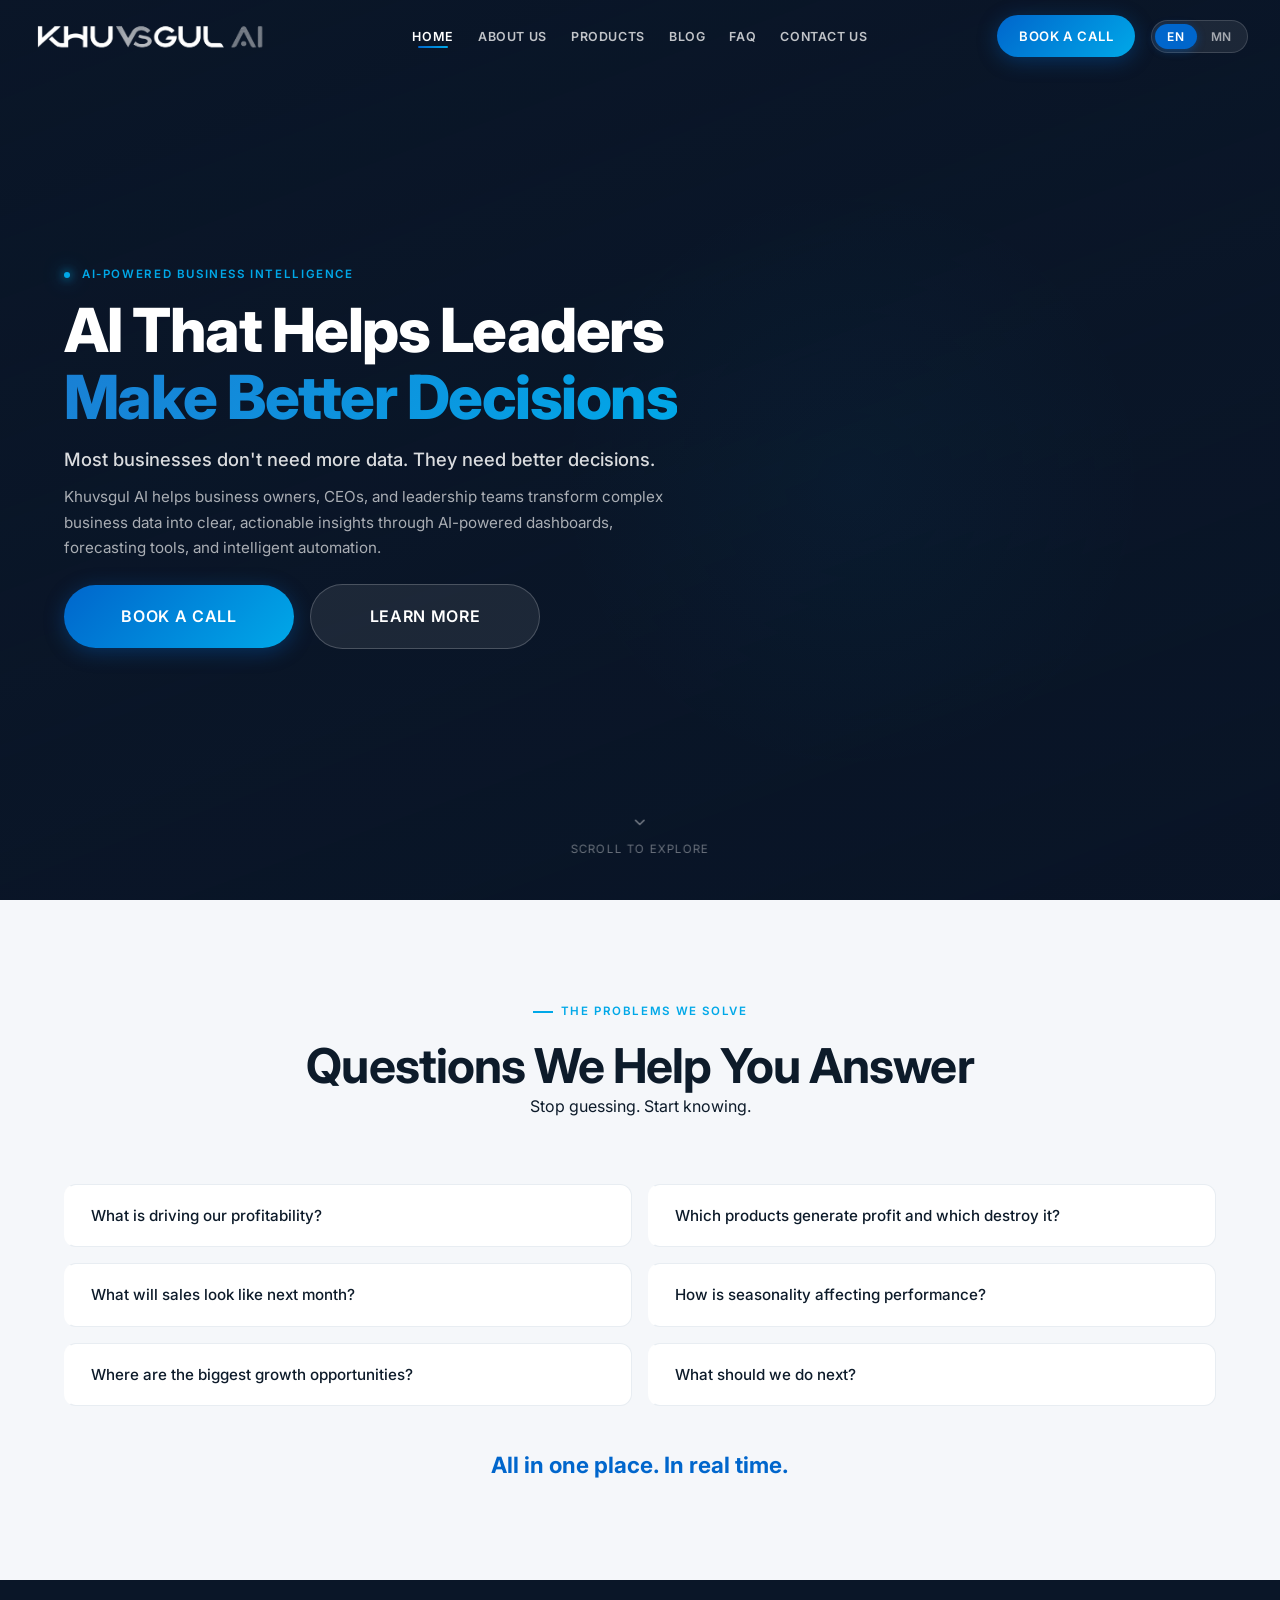
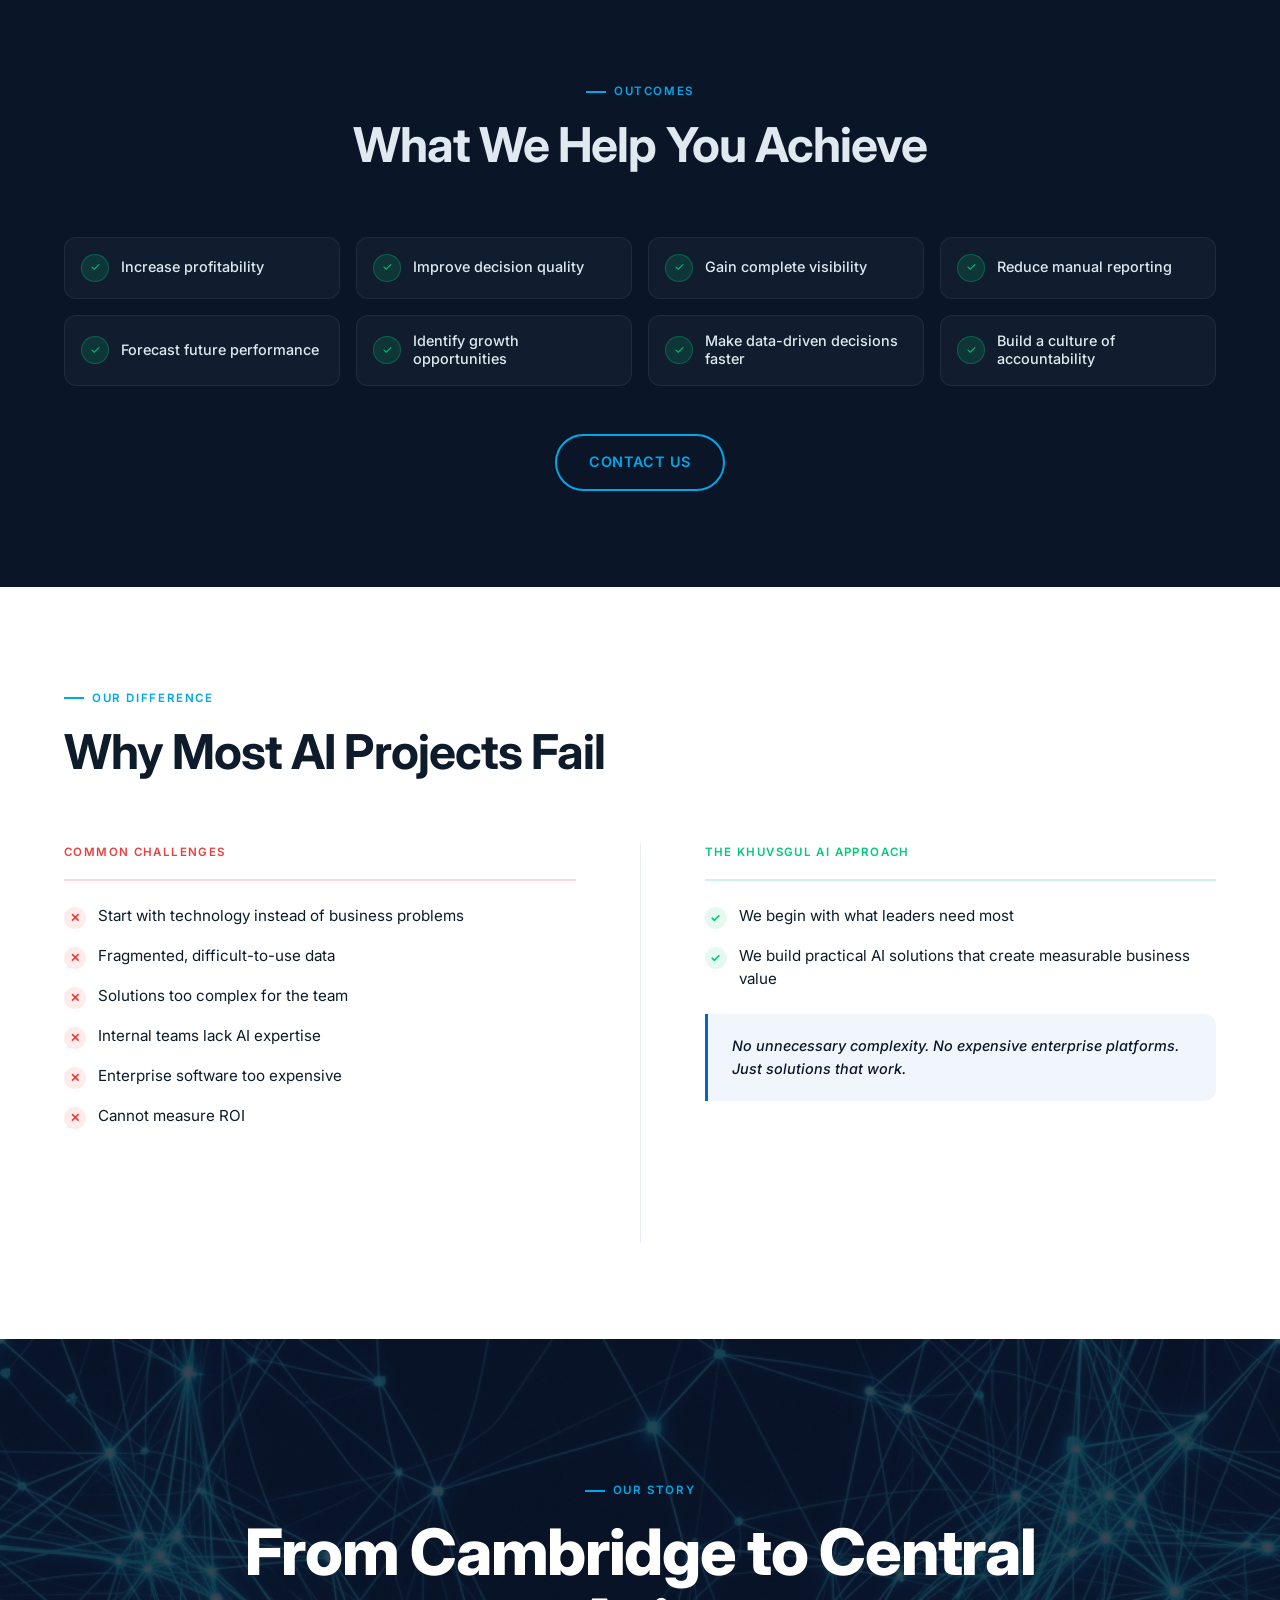
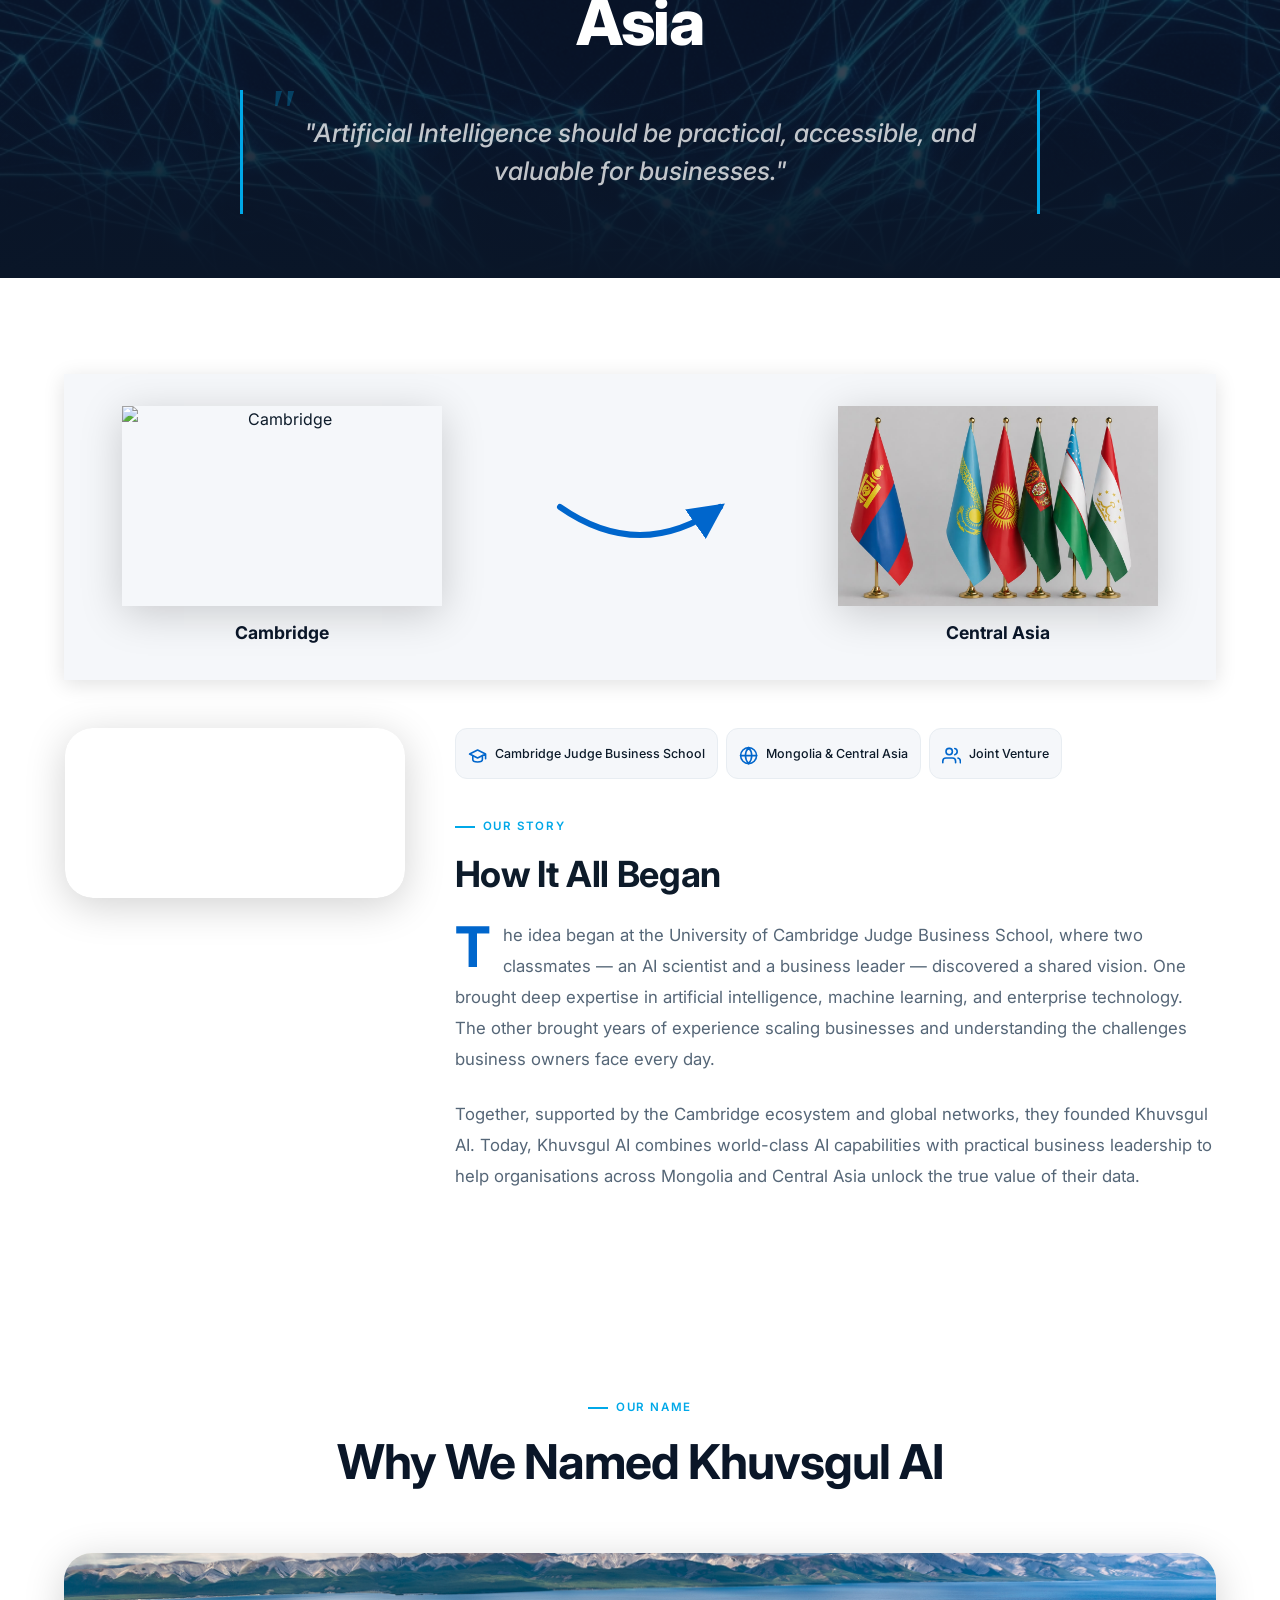
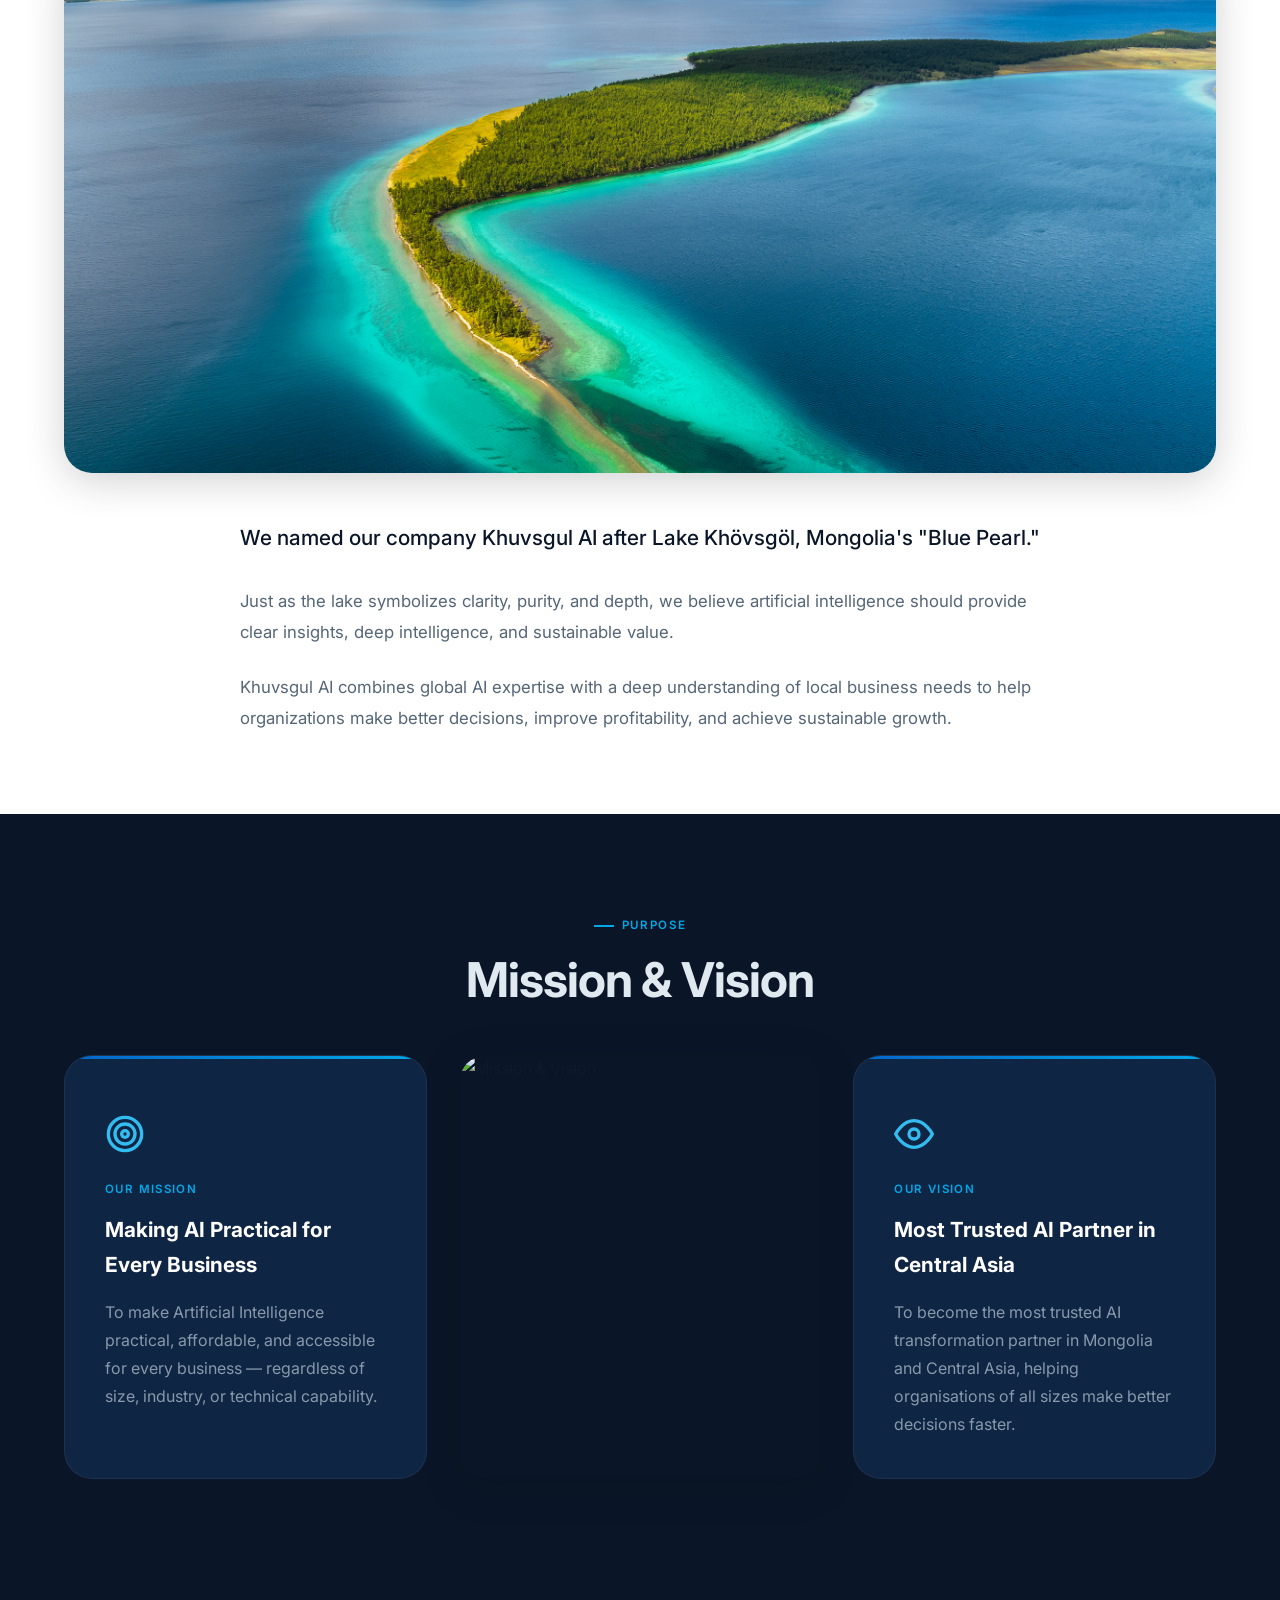
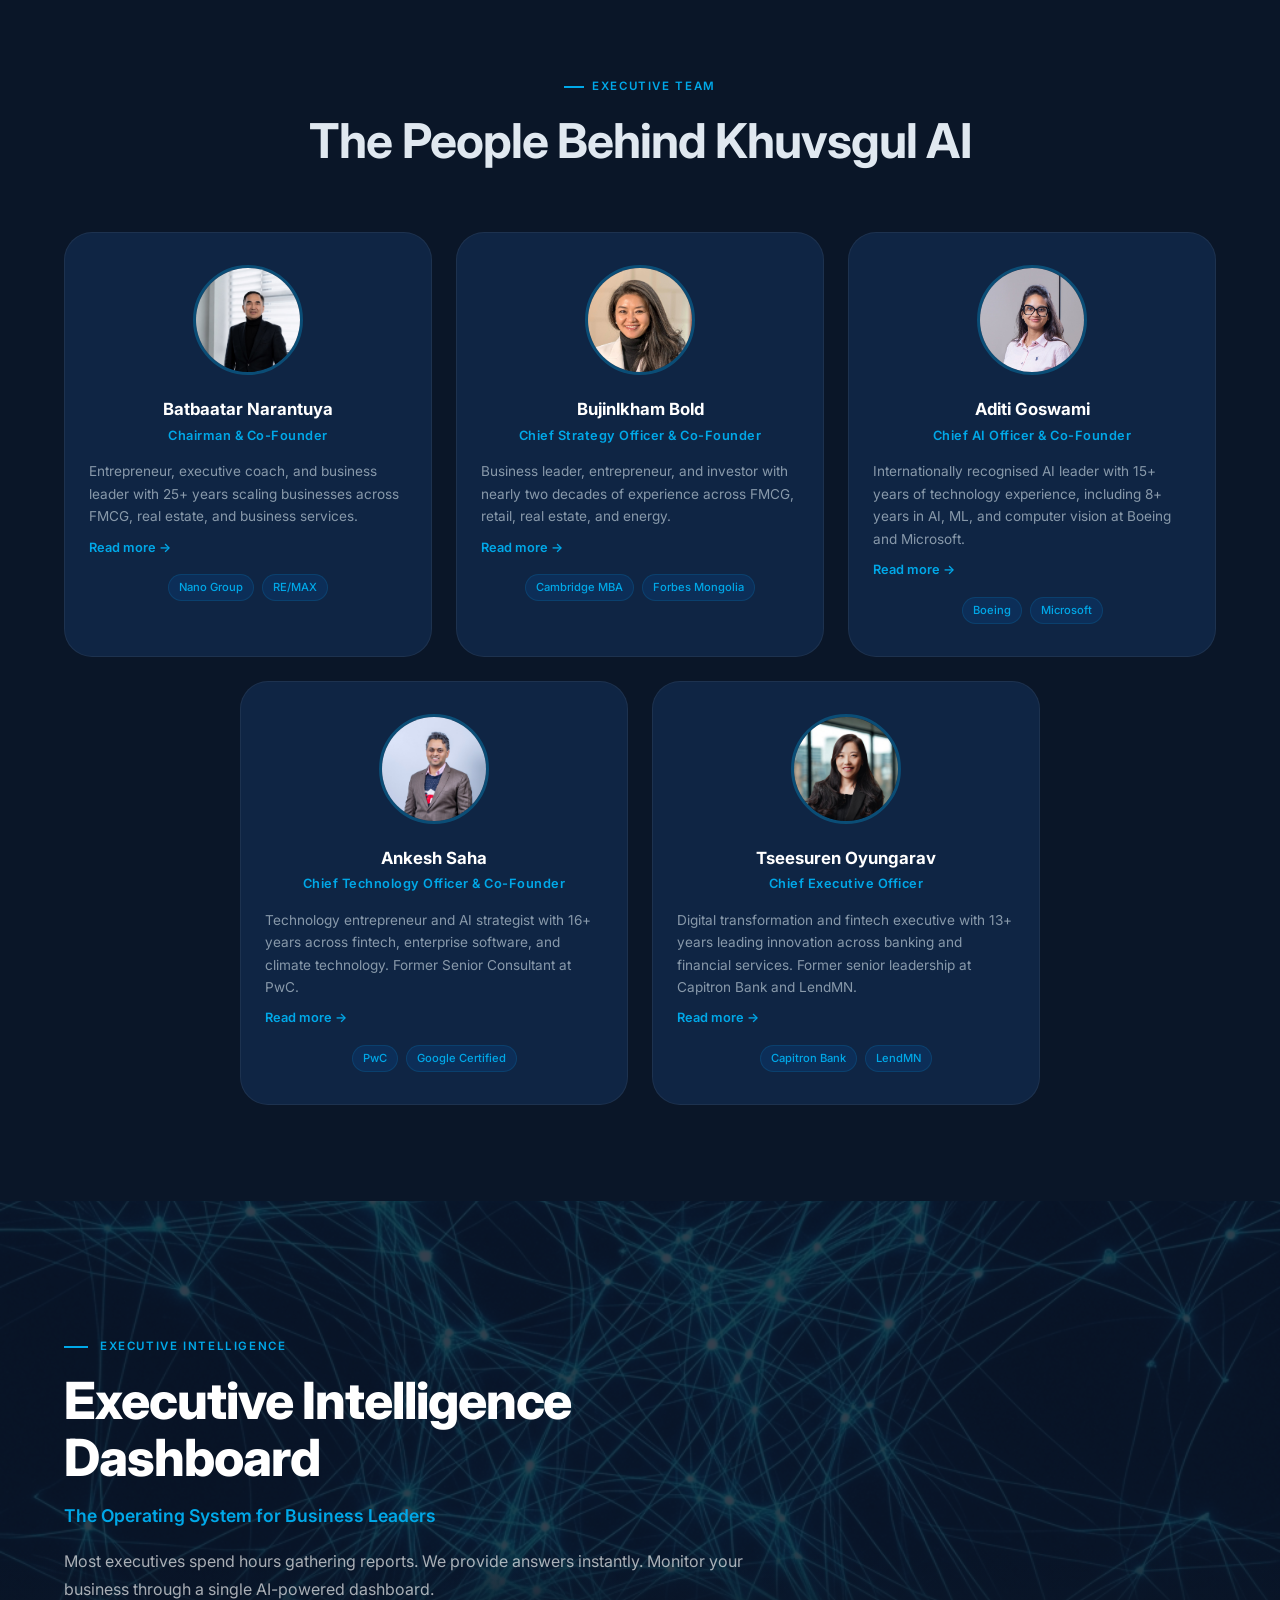
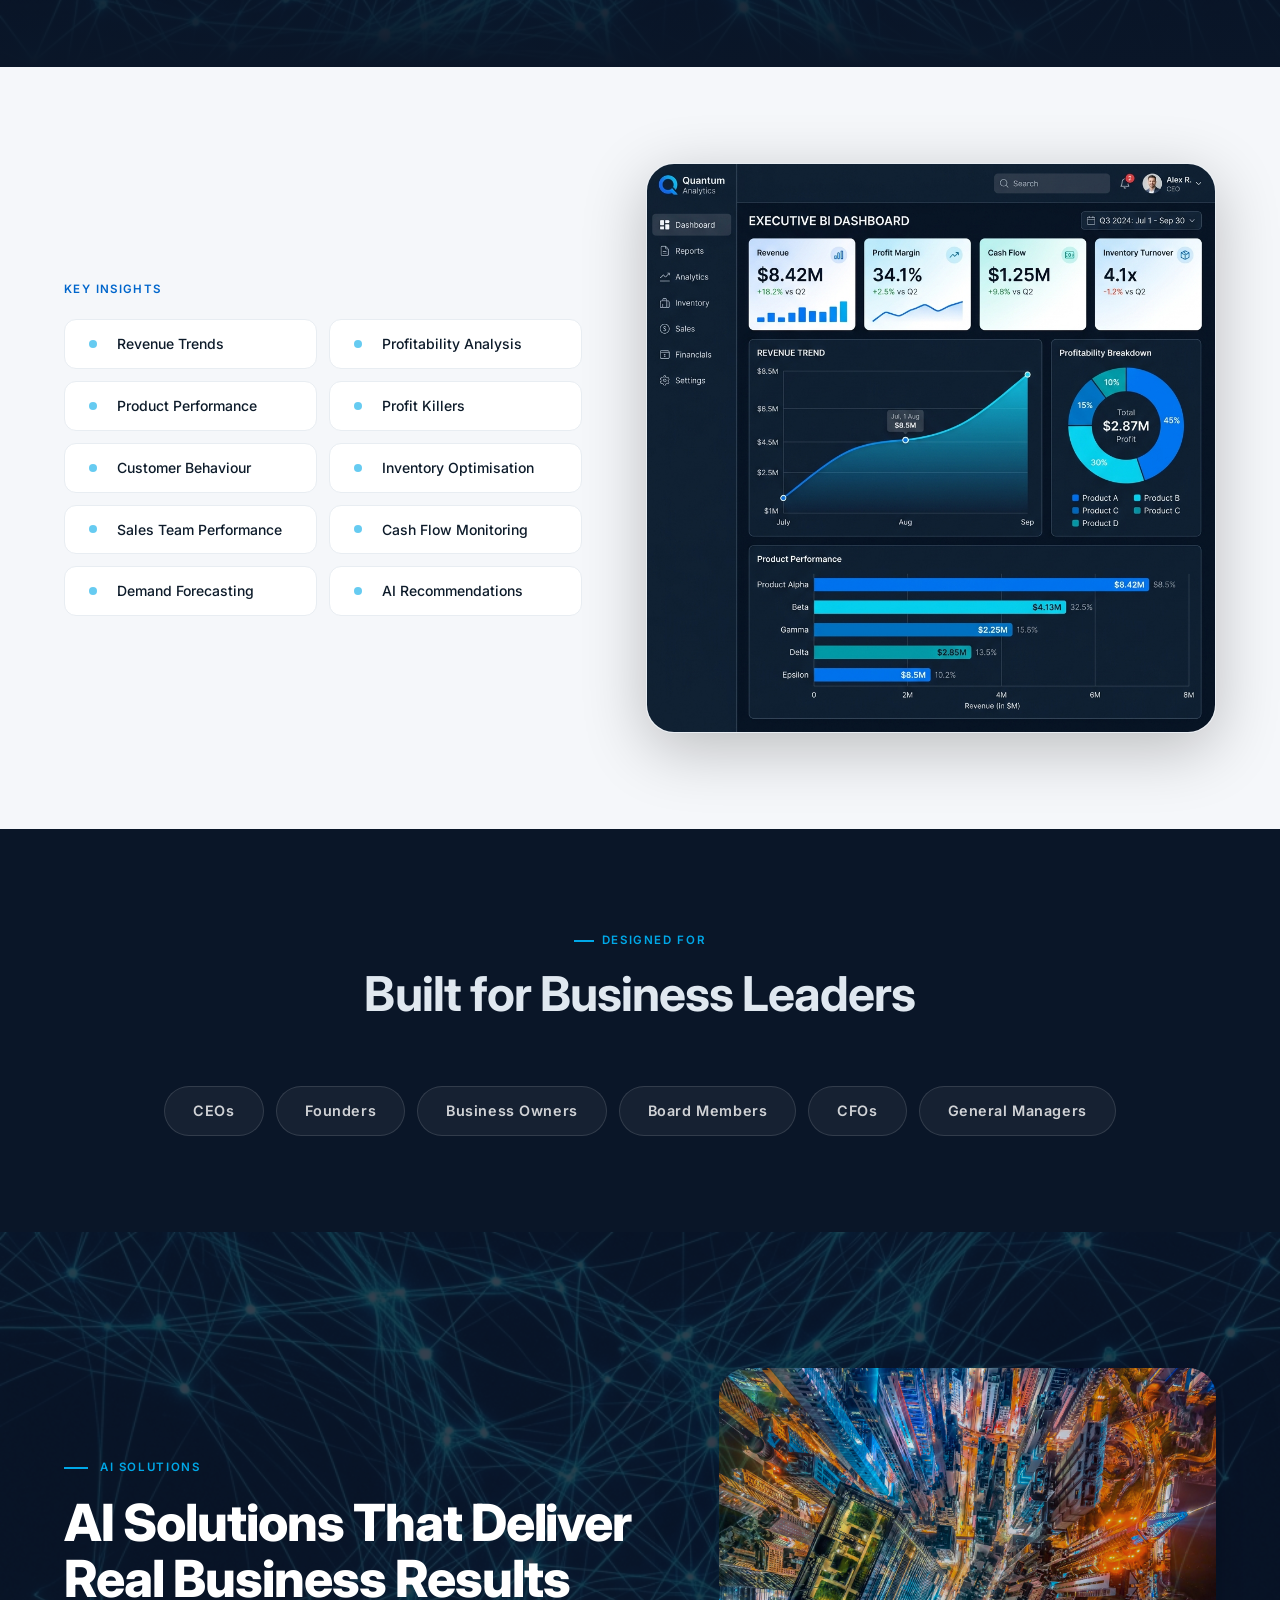
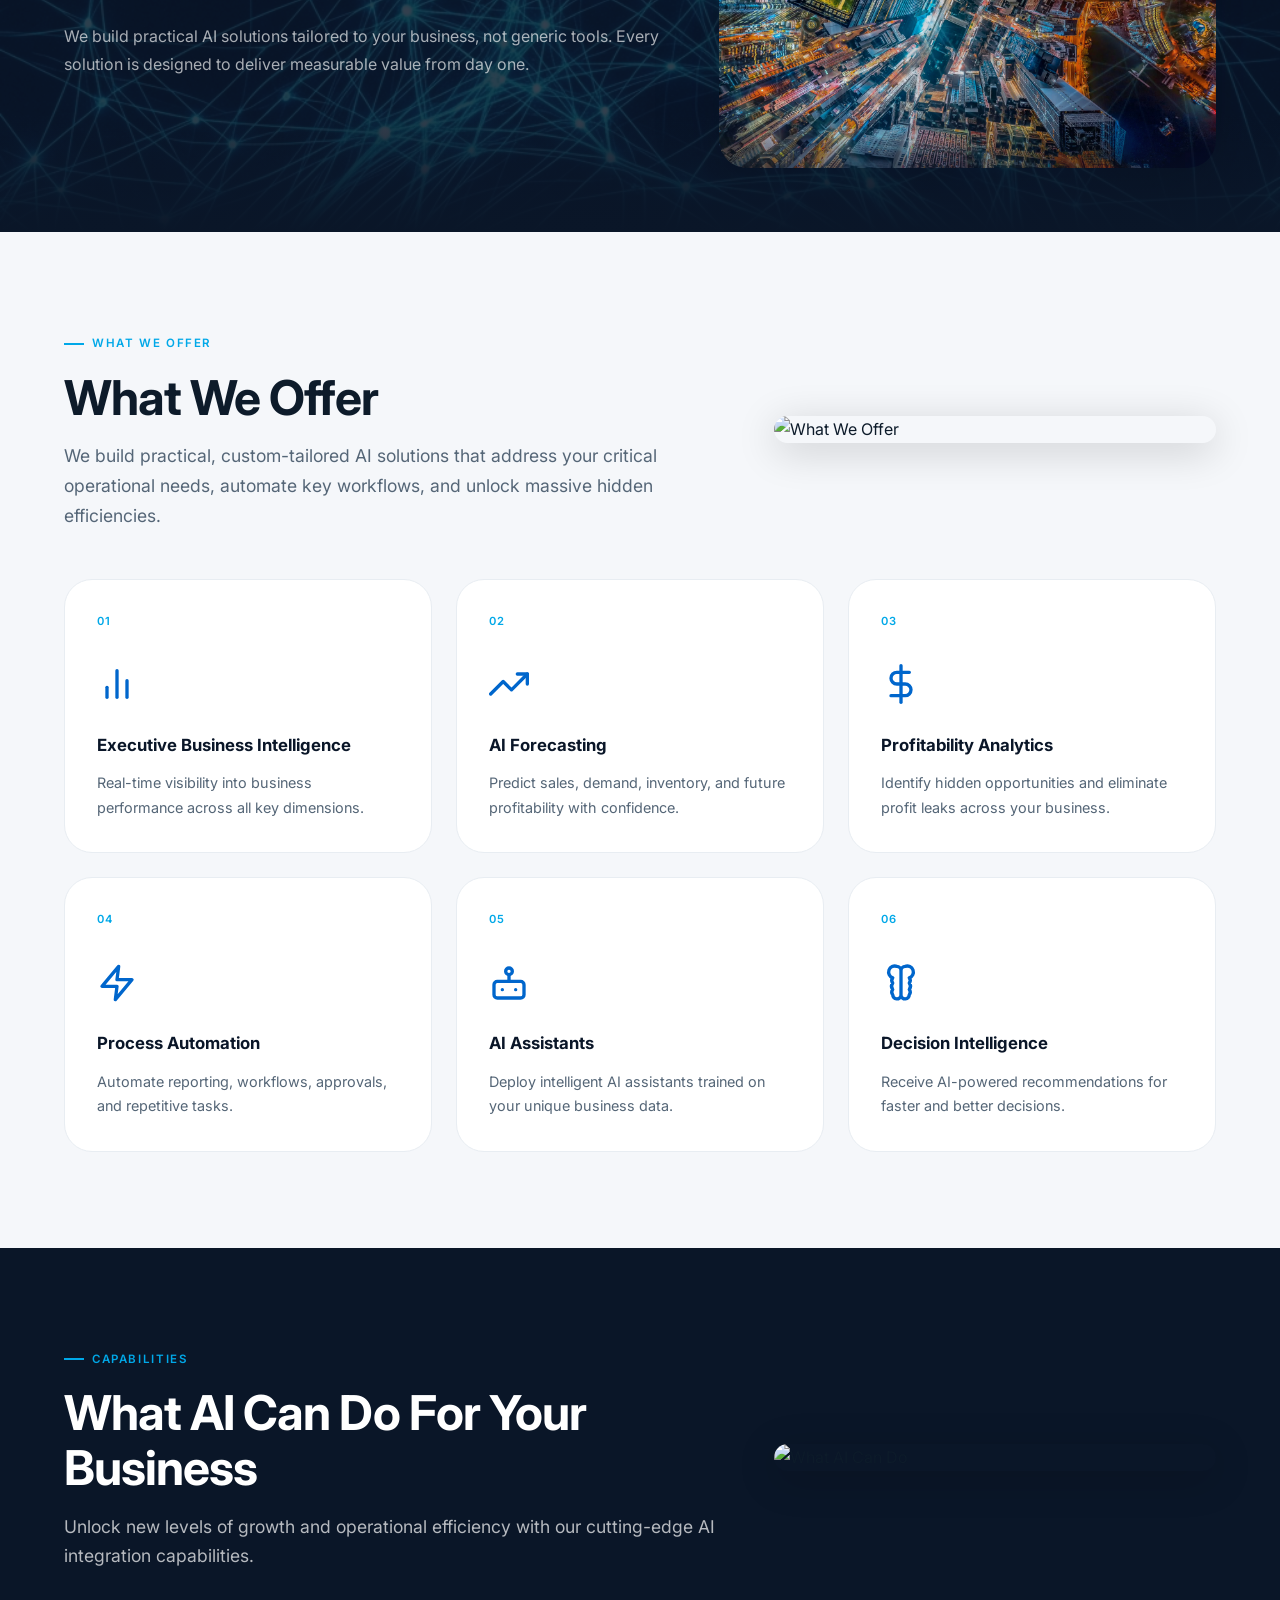
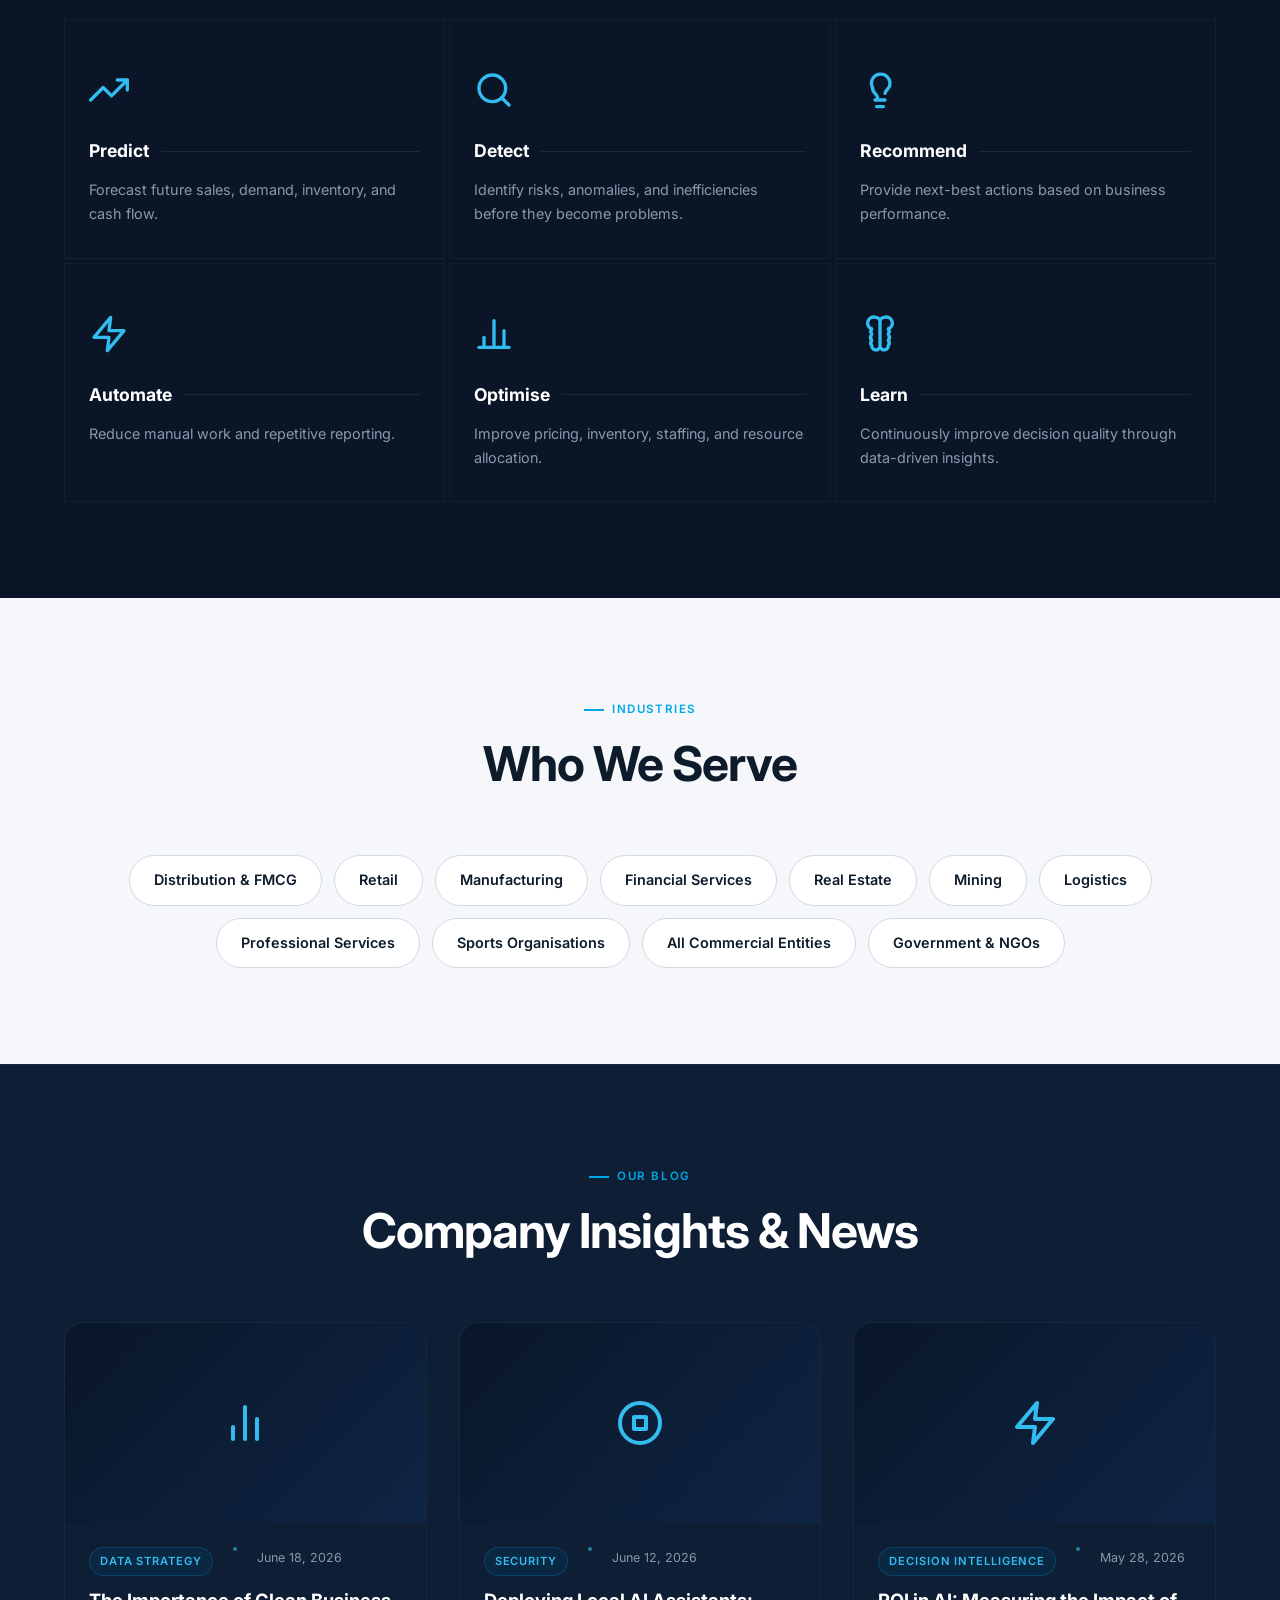
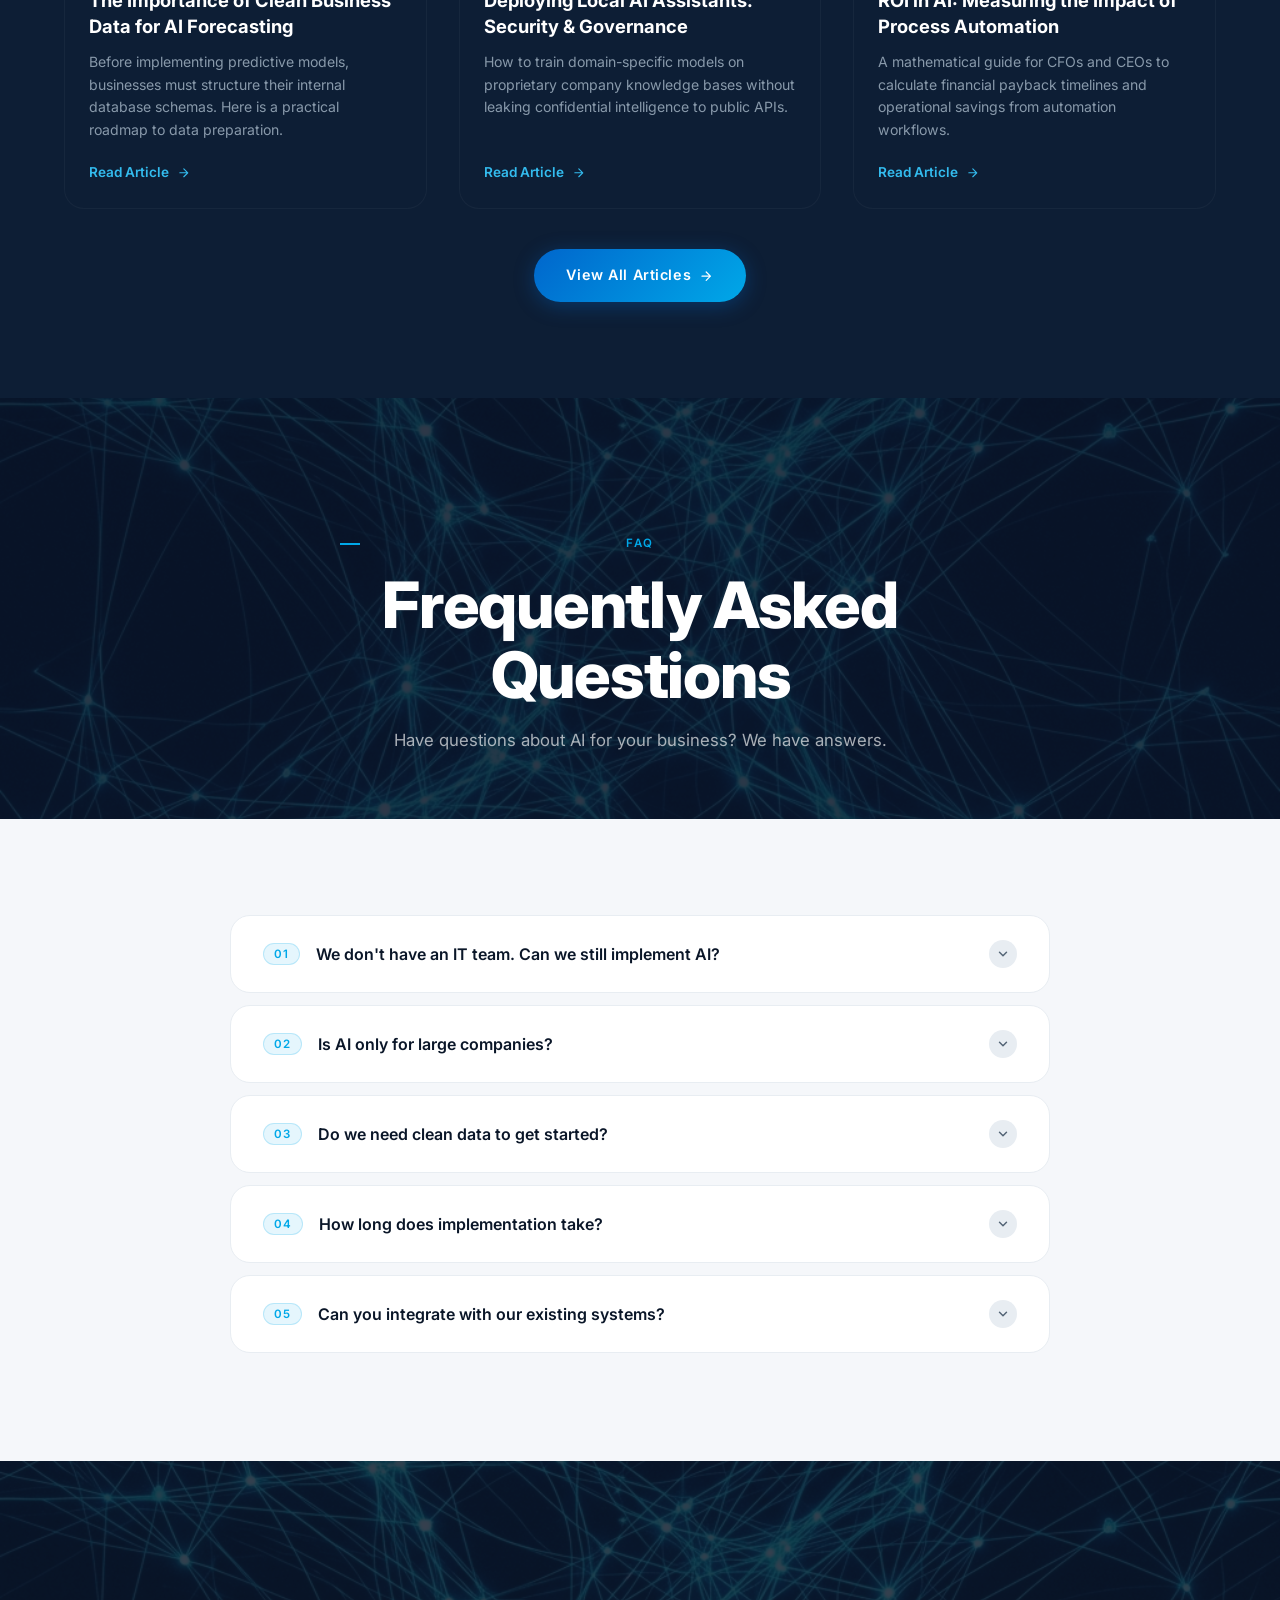
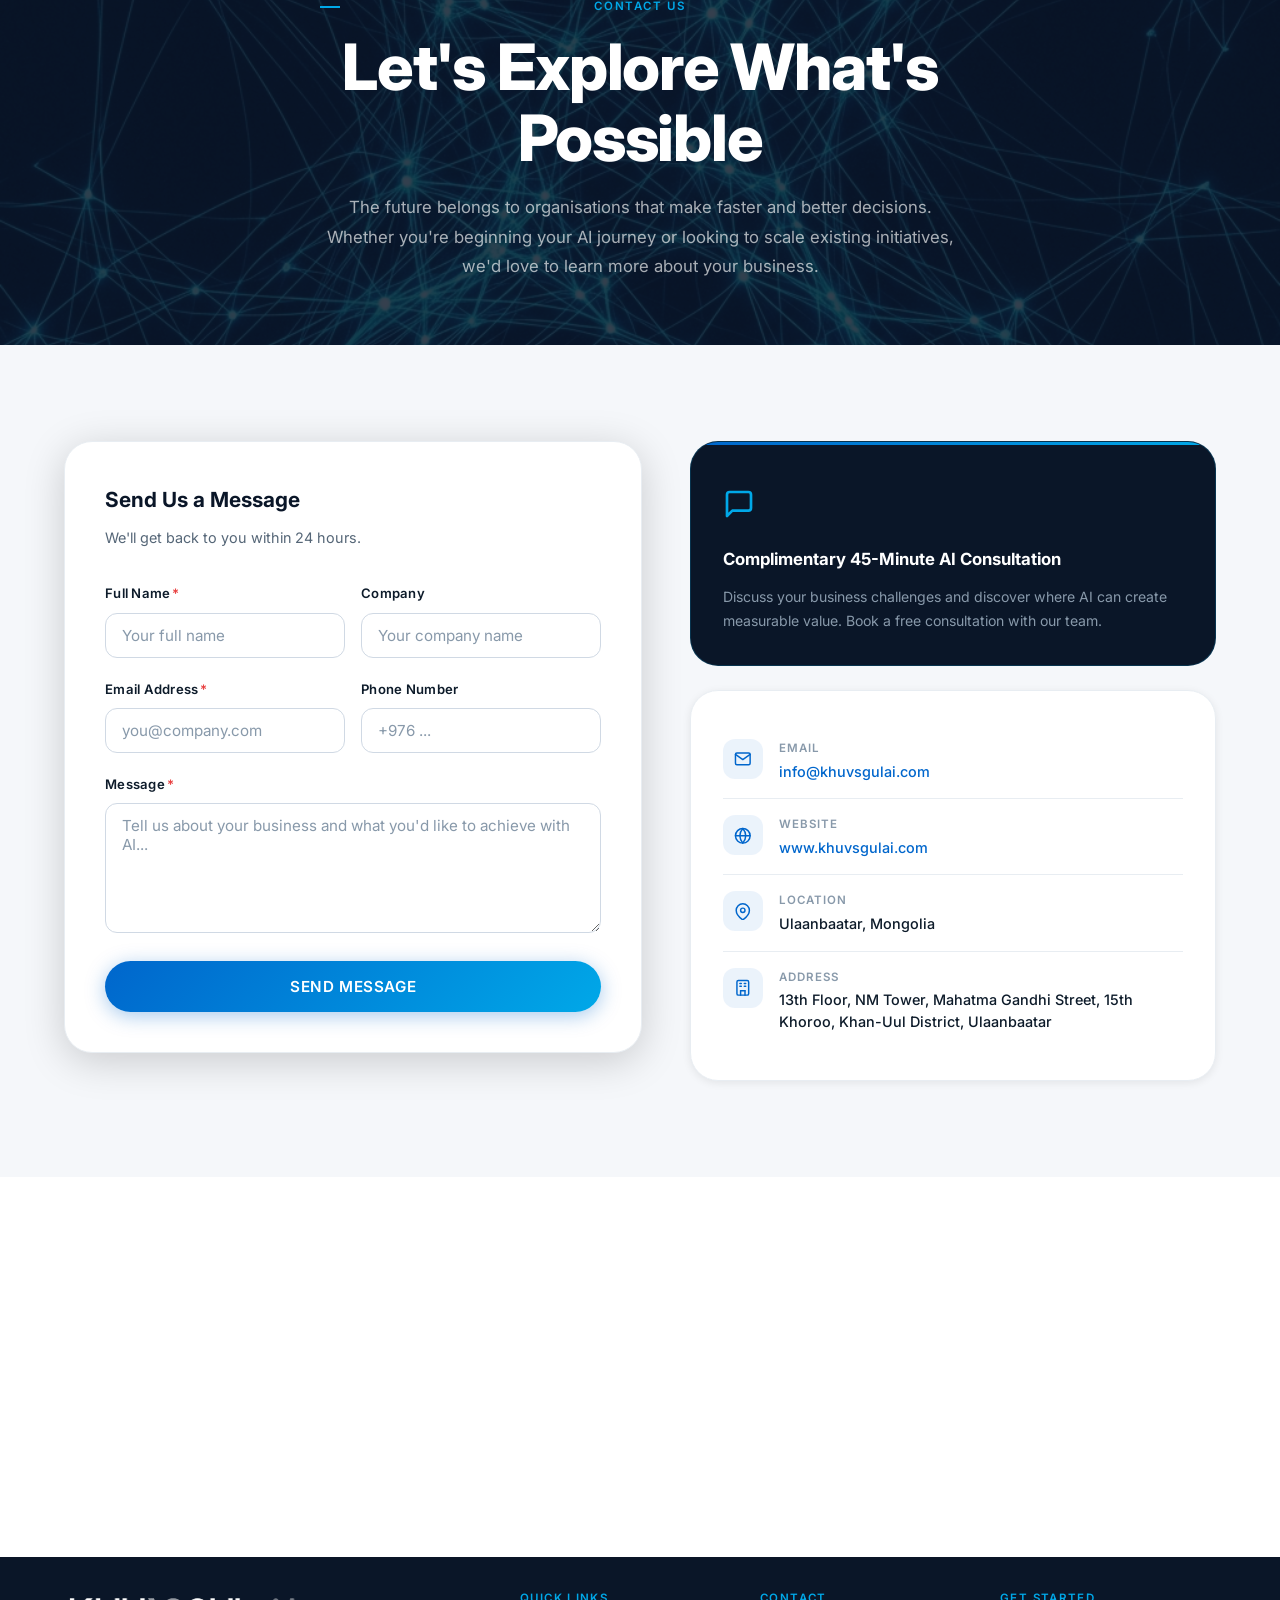
==== index.html @ 86adbc8b "new section updated" ====
<!DOCTYPE html>
<html lang="en">

<head>
  <meta charset="UTF-8" />
  <meta name="viewport" content="width=device-width, initial-scale=1.0" />
  <title>Khuvsgul AI — AI That Helps Leaders Make Better Decisions</title>
  <meta name="description"
    content="Khuvsgul AI helps business owners, CEOs, and leadership teams transform complex data into clear, actionable insights through AI-powered dashboards, forecasting tools, and intelligent automation." />
  <meta property="og:title" content="Khuvsgul AI — AI That Helps Leaders Make Better Decisions" />
  <meta property="og:description"
    content="AI-powered business intelligence for Mongolia and Central Asia. Executive dashboards, forecasting, and process automation." />
  <meta property="og:image" content="assets/images/og-image.png" />
  <meta property="og:url" content="https://khuvsgulai.mn/" />
  <meta property="og:type" content="website" />
  <meta name="twitter:card" content="summary_large_image" />
  <link rel="canonical" href="https://khuvsgulai.mn/" />
  <link rel="icon" type="image/png" href="assets/images/logo.png" />
  <link rel="preconnect" href="https://fonts.googleapis.com" />
  <link rel="preconnect" href="https://fonts.gstatic.com" crossorigin />
  <link href="https://fonts.googleapis.com/css2?family=Inter:wght@300;400;500;600;700;800;900&display=swap"
    rel="stylesheet" />
  <link rel="stylesheet" href="css/style.css" />
  <link rel="stylesheet" href="css/nav.css" />
  <link rel="stylesheet" href="css/animations.css" />
  <link rel="stylesheet" href="css/pages/home.css" />
  <link rel="stylesheet" href="css/pages/about.css" />
  <link rel="stylesheet" href="css/pages/products.css" />
  <link rel="stylesheet" href="css/pages/faq.css" />
  <link rel="stylesheet" href="css/pages/contact.css" />
  <link rel="stylesheet" href="css/pages/blog.css" />
  <style>
    /* ── Single-page scroll tweaks ─────────────────────────── */
    html {
      scroll-behavior: smooth;
    }

    /* Offset anchors so sticky nav doesn't cover headings */
    :target {
      scroll-margin-top: calc(var(--nav-height) + 16px);
    }

    /* Section scroll-margin for all sections */
    section[id] {
      scroll-margin-top: var(--nav-height);
    }

    /* Scroll-spy active link override */
    .nav__link.spy-active,
    .nav__drawer-link.spy-active {
      color: var(--white);
    }

    .nav__link.spy-active::after {
      transform: scaleX(1);
    }

    /* Remove page-hero forced height on sub-sections since they're in-page */
    #about.about-hero,
    #products.page-hero,
    #solutions.page-hero,
    #faq.faq-hero,
    #contact.contact-hero {
      min-height: unset;
      padding-top: calc(var(--nav-height) + var(--space-16));
      padding-bottom: var(--space-16);
    }

    /* Team grid bottom margin inside single page */
    .team-grid-bottom {
      margin-top: var(--space-6);
    }

    /* Contact map full-width */
    .map-section iframe {
      width: 100%;
      height: 380px;
      display: block;
      border: none;
    }
  </style>
</head>

<body>

  <!-- Skip to content -->
  <a href="#home" class="skip-link">Skip to main content</a>

  <!-- ═══════════════════════════════════════════════════════════
     NAVIGATION  (sticky, scroll-spy highlights active section)
═══════════════════════════════════════════════════════════════ -->
  <nav class="nav scrolled" id="main-nav" role="navigation" aria-label="Main navigation">
    <div class="nav__inner">
      <a href="#home" class="nav__logo" aria-label="Khuvsgul AI — back to top">
        <img src="assets/images/logo.png" alt="Khuvsgul AI" class="nav__logo-img" width="140" height="38" />
      </a>

      <ul class="nav__links" role="list">
        <li><a href="#home" class="nav__link spy-active" data-section="home" data-i18n="nav.home">HOME</a></li>
        <li><a href="#about" class="nav__link" data-section="about" data-i18n="nav.about">ABOUT US</a></li>
        <li><a href="#products" class="nav__link" data-section="products" data-i18n="nav.products">PRODUCTS</a></li>
        <li><a href="#blog" class="nav__link" data-section="blog" data-i18n="nav.blog">BLOG</a></li>
        <li><a href="#faq" class="nav__link" data-section="faq" data-i18n="nav.faq">FAQ</a></li>
        <li><a href="#contact" class="nav__link" data-section="contact" data-i18n="nav.contact">CONTACT US</a></li>
      </ul>

      <div class="nav__controls">
        <!-- INSERT CALENDLY LINK BELOW IF NEEDED -->
        <a href="#contact" class="btn btn--primary btn--sm" data-i18n="cta.book-demo">BOOK A CALL</a>
        <div class="lang-toggle" role="group" aria-label="Language selection">
          <button class="lang-btn active" data-lang="en">EN</button>
          <button class="lang-btn" data-lang="mn">MN</button>
        </div>
        <button class="nav__hamburger" id="hamburger" aria-label="Open menu" aria-expanded="false"
          aria-controls="nav-drawer">
          <span></span><span></span><span></span>
        </button>
      </div>
    </div>
  </nav>

  <!-- Mobile Drawer -->
  <div class="nav__drawer" id="nav-drawer" role="dialog" aria-label="Mobile navigation" aria-modal="true">
    <nav class="nav__drawer-links" aria-label="Mobile navigation links">
      <a href="#home" class="nav__drawer-link" data-section="home" data-i18n="nav.home">HOME</a>
      <a href="#about" class="nav__drawer-link" data-section="about" data-i18n="nav.about">ABOUT US</a>
      <a href="#products" class="nav__drawer-link" data-section="products" data-i18n="nav.products">PRODUCTS</a>
      <a href="#blog" class="nav__drawer-link" data-section="blog" data-i18n="nav.blog">BLOG</a>
      <a href="#faq" class="nav__drawer-link" data-section="faq" data-i18n="nav.faq">FAQ</a>
      <a href="#contact" class="nav__drawer-link" data-section="contact" data-i18n="nav.contact">CONTACT US</a>
    </nav>
    <div class="nav__drawer-footer">
      <!-- INSERT CALENDLY LINK BELOW IF NEEDED -->
      <a href="#contact" class="btn btn--primary btn--sm" data-i18n="cta.book-demo">BOOK A CALL</a>
      <div class="lang-toggle" role="group">
        <button class="lang-btn active" data-lang="en">EN</button>
        <button class="lang-btn" data-lang="mn">MN</button>
      </div>
    </div>
  </div>

  <!-- ═══════════════════════════════════════════════════════════
     MAIN — All sections stacked, each with an id for scroll nav
═══════════════════════════════════════════════════════════════ -->
  <main id="main-content">

    <!-- ─────────────────────────────────────────────────────────
     §1  HOME / HERO
───────────────────────────────────────────────────────────── -->
    <section class="hero" id="home" aria-label="Home hero">
      <canvas id="particle-canvas" aria-hidden="true"></canvas>
      <div class="hero__bg" aria-hidden="true">
        <video autoplay loop muted playsinline class="hero__video-bg">
          <source src="assets/videos/khuvsgul-lake-bg.mp4" type="video/mp4" />
        </video>
      </div>
      <div class="hero__overlay" aria-hidden="true"></div>
      <div class="hero__glow" aria-hidden="true"></div>

      <div class="container">
        <div class="hero__content">
          <div class="hero__eyebrow hero-animate hero-animate-1">
            <div class="glow-dot" aria-hidden="true"></div>
            <span class="hero__eyebrow-text" data-i18n="home.hero.eyebrow">AI-Powered Business Intelligence</span>
          </div>

          <h1 class="hero__headline hero-animate hero-animate-2">
            <span data-i18n="home.hero.headline1">AI That Helps Leaders</span><br />
            <span class="highlight" data-i18n="home.hero.headline2">Make Better Decisions</span>
          </h1>

          <p class="hero__sub hero-animate hero-animate-3" data-i18n="home.hero.sub">
            Most businesses don't need more data. They need better decisions.
          </p>

          <p class="hero__body hero-animate hero-animate-4" data-i18n="home.hero.body">
            Khuvsgul AI helps business owners, CEOs, and leadership teams transform complex business data into clear,
            actionable insights through AI-powered dashboards, forecasting tools, and intelligent automation.
          </p>

          <div class="hero__cta hero-animate hero-animate-5">
            <!-- INSERT CALENDLY LINK BELOW IF NEEDED -->
            <a href="#contact" class="btn btn--primary btn--lg" data-i18n="home.hero.cta1">BOOK A CALL</a>
            <a href="#about" class="btn btn--ghost-light btn--lg" data-i18n="home.hero.cta2">LEARN MORE</a>
          </div>
        </div>
      </div>

      <a href="#problems" class="hero__scroll scroll-indicator" aria-label="Scroll down">
        <svg viewBox="0 0 24 24" fill="none" aria-hidden="true">
          <path d="M7 10l5 5 5-5" stroke-width="2" stroke-linecap="round" stroke-linejoin="round" />
        </svg>
        <span data-i18n="home.hero.scroll">Scroll to explore</span>
      </a>
    </section>

    <!-- ─────────────────────────────────────────────────────────
     §2  PROBLEMS WE SOLVE
───────────────────────────────────────────────────────────── -->
    <section class="section questions-section" id="problems" aria-labelledby="questions-heading">
      <div class="container">
        <div class="section-header--center reveal">
          <span class="section-label" data-i18n="home.q.label">THE PROBLEMS WE SOLVE</span>
          <h2 class="heading-1" id="questions-heading" data-i18n="home.q.title">Questions We Help You Answer</h2>
          <p data-i18n="home.q.sub">Stop guessing. Start knowing.</p>
        </div>

        <div class="questions-grid">
          <div class="question-card reveal delay-1">
            <span class="question-card__text" data-i18n="home.q.1">What is driving our profitability?</span>
            <svg class="question-card__arrow" width="16" height="16" viewBox="0 0 24 24" fill="none"
              stroke="currentColor" stroke-width="2.5" aria-hidden="true">
              <path d="M5 12h14M12 5l7 7-7 7" />
            </svg>
          </div>
          <div class="question-card reveal delay-2">
            <span class="question-card__text" data-i18n="home.q.2">Which products generate profit and which destroy
              it?</span>
            <svg class="question-card__arrow" width="16" height="16" viewBox="0 0 24 24" fill="none"
              stroke="currentColor" stroke-width="2.5" aria-hidden="true">
              <path d="M5 12h14M12 5l7 7-7 7" />
            </svg>
          </div>
          <div class="question-card reveal delay-3">
            <span class="question-card__text" data-i18n="home.q.3">What will sales look like next month?</span>
            <svg class="question-card__arrow" width="16" height="16" viewBox="0 0 24 24" fill="none"
              stroke="currentColor" stroke-width="2.5" aria-hidden="true">
              <path d="M5 12h14M12 5l7 7-7 7" />
            </svg>
          </div>
          <div class="question-card reveal delay-4">
            <span class="question-card__text" data-i18n="home.q.4">How is seasonality affecting performance?</span>
            <svg class="question-card__arrow" width="16" height="16" viewBox="0 0 24 24" fill="none"
              stroke="currentColor" stroke-width="2.5" aria-hidden="true">
              <path d="M5 12h14M12 5l7 7-7 7" />
            </svg>
          </div>
          <div class="question-card reveal delay-5">
            <span class="question-card__text" data-i18n="home.q.5">Where are the biggest growth opportunities?</span>
            <svg class="question-card__arrow" width="16" height="16" viewBox="0 0 24 24" fill="none"
              stroke="currentColor" stroke-width="2.5" aria-hidden="true">
              <path d="M5 12h14M12 5l7 7-7 7" />
            </svg>
          </div>
          <div class="question-card reveal delay-6">
            <span class="question-card__text" data-i18n="home.q.6">What should we do next?</span>
            <svg class="question-card__arrow" width="16" height="16" viewBox="0 0 24 24" fill="none"
              stroke="currentColor" stroke-width="2.5" aria-hidden="true">
              <path d="M5 12h14M12 5l7 7-7 7" />
            </svg>
          </div>
        </div>

        <p class="questions-tagline reveal">
          <span data-i18n="home.q.tagline">All in one place.</span>
          <span class="text-blue" data-i18n="home.q.tagline2"> In real time.</span>
        </p>
      </div>
    </section>

    <!-- ─────────────────────────────────────────────────────────
     §3  ACHIEVEMENTS
───────────────────────────────────────────────────────────── -->
    <section class="section achievements-section bg-dark" aria-labelledby="achieve-heading">
      <div class="container">
        <div class="section-header--center reveal" style="color: var(--text-light);">
          <span class="section-label" data-i18n="home.achieve.label">OUTCOMES</span>
          <h2 class="heading-1" id="achieve-heading" data-i18n="home.achieve.title">What We Help You Achieve</h2>
        </div>
        <div class="achievements-grid">
          <div class="achievement-item reveal delay-1">
            <div class="achievement-check" aria-hidden="true">✓</div><span class="achievement-text"
              data-i18n="home.achieve.1">Increase profitability</span>
          </div>
          <div class="achievement-item reveal delay-2">
            <div class="achievement-check" aria-hidden="true">✓</div><span class="achievement-text"
              data-i18n="home.achieve.2">Improve decision quality</span>
          </div>
          <div class="achievement-item reveal delay-3">
            <div class="achievement-check" aria-hidden="true">✓</div><span class="achievement-text"
              data-i18n="home.achieve.3">Gain complete visibility</span>
          </div>
          <div class="achievement-item reveal delay-4">
            <div class="achievement-check" aria-hidden="true">✓</div><span class="achievement-text"
              data-i18n="home.achieve.4">Reduce manual reporting</span>
          </div>
          <div class="achievement-item reveal delay-5">
            <div class="achievement-check" aria-hidden="true">✓</div><span class="achievement-text"
              data-i18n="home.achieve.5">Forecast future performance</span>
          </div>
          <div class="achievement-item reveal delay-6">
            <div class="achievement-check" aria-hidden="true">✓</div><span class="achievement-text"
              data-i18n="home.achieve.6">Identify growth opportunities</span>
          </div>
          <div class="achievement-item reveal delay-7">
            <div class="achievement-check" aria-hidden="true">✓</div><span class="achievement-text"
              data-i18n="home.achieve.7">Make data-driven decisions faster</span>
          </div>
          <div class="achievement-item reveal delay-8">
            <div class="achievement-check" aria-hidden="true">✓</div><span class="achievement-text"
              data-i18n="home.achieve.8">Build a culture of accountability</span>
          </div>
        </div>
        <div class="text-center" style="margin-top:var(--space-12);">
          <a href="#contact" class="btn btn--outline" data-i18n="home.achieve.cta">CONTACT US</a>
        </div>
      </div>
    </section>

    <!-- ─────────────────────────────────────────────────────────
     §4  WHY AI FAILS
───────────────────────────────────────────────────────────── -->
    <section class="section why-fail-section" aria-labelledby="fail-heading">
      <div class="container">
        <div class="section-header reveal">
          <span class="section-label" data-i18n="home.fail.label">OUR DIFFERENCE</span>
          <h2 class="heading-1" id="fail-heading" data-i18n="home.fail.title">Why Most AI Projects Fail</h2>
        </div>
        <div class="why-fail-grid">
          <div class="reveal-left">
            <div class="why-fail-col__label problem" data-i18n="home.fail.col1">Common Challenges</div>
            <ul class="fail-list" role="list">
              <li class="fail-item">
                <div class="fail-icon x" aria-hidden="true">✕</div><span data-i18n="home.fail.p1">Start with technology
                  instead of business problems</span>
              </li>
              <li class="fail-item">
                <div class="fail-icon x" aria-hidden="true">✕</div><span data-i18n="home.fail.p2">Fragmented,
                  difficult-to-use data</span>
              </li>
              <li class="fail-item">
                <div class="fail-icon x" aria-hidden="true">✕</div><span data-i18n="home.fail.p3">Solutions too complex
                  for the team</span>
              </li>
              <li class="fail-item">
                <div class="fail-icon x" aria-hidden="true">✕</div><span data-i18n="home.fail.p4">Internal teams lack AI
                  expertise</span>
              </li>
              <li class="fail-item">
                <div class="fail-icon x" aria-hidden="true">✕</div><span data-i18n="home.fail.p5">Enterprise software
                  too expensive</span>
              </li>
              <li class="fail-item">
                <div class="fail-icon x" aria-hidden="true">✕</div><span data-i18n="home.fail.p6">Cannot measure
                  ROI</span>
              </li>
            </ul>
          </div>
          <div class="why-fail-divider" aria-hidden="true"></div>
          <div class="reveal-right">
            <div class="why-fail-col__label solution" data-i18n="home.fail.col2">The Khuvsgul AI Approach</div>
            <ul class="fail-list" role="list">
              <li class="fail-item">
                <div class="fail-icon check" aria-hidden="true">✓</div><span data-i18n="home.fail.s1">We begin with what
                  leaders need most</span>
              </li>
              <li class="fail-item">
                <div class="fail-icon check" aria-hidden="true">✓</div><span data-i18n="home.fail.s2">We build practical
                  AI solutions that create measurable business value</span>
              </li>
            </ul>
            <blockquote class="why-fail-statement" data-i18n="home.fail.s3">No unnecessary complexity. No expensive
              enterprise platforms. Just solutions that work.</blockquote>
          </div>
        </div>
      </div>
    </section>

    <!-- ─────────────────────────────────────────────────────────
     §5  ABOUT US
───────────────────────────────────────────────────────────── -->
    <section class="about-hero" id="about" aria-label="About us">
      <div class="container">
        <div class="about-hero__content">
          <span class="section-label reveal" style="justify-content:center;" data-i18n="about.origin.label">OUR
            STORY</span>
          <h2 class="heading-display about-hero__headline reveal" data-i18n="about.hero.headline">From Cambridge to
            Central Asia</h2>
          <blockquote class="about-hero__pullquote reveal" data-i18n="about.hero.pullquote">"Artificial Intelligence
            should be practical, accessible, and valuable for businesses."</blockquote>
        </div>
      </div>
    </section>

    <section class="section origin-section" aria-labelledby="origin-heading">
      <div class="container">
        <!-- Prominent Full-Width Journey Visual (100% width) -->
        <div class="origin-journey-banner reveal">
          <div class="journey-visual">
            <div class="journey-node">
              <img src="assets/images/about/cambridge.jpg" alt="Cambridge" class="journey-img" />
              <span class="journey-label" data-i18n="about.origin.journey.cambridge">Cambridge</span>
            </div>
            <div class="journey-connector">
              <!-- Curved dashed arrow representing the journey -->
              <svg viewBox="0 0 100 40" class="journey-arrow-svg">
                <defs>
                  <marker id="arrowhead" markerWidth="6" markerHeight="6" refX="5" refY="3" orient="auto">
                    <path d="M0,0 L6,3 L0,6 Z" fill="var(--blue-500)" />
                  </marker>
                </defs>
                <path d="M10,10 Q50,38 90,10" fill="none" stroke="var(--blue-500)" stroke-width="3" stroke-linecap="round" marker-end="url(#arrowhead)" />
              </svg>
            </div>
            <div class="journey-node">
              <img src="assets/images/about/central-asia.jpg" alt="Central Asia" class="journey-img" />
              <span class="journey-label" data-i18n="about.origin.journey.centralasia">Central Asia</span>
            </div>
          </div>
        </div>

        <div class="origin-inner">
          <div class="origin-media reveal-left">
            <!-- Autoplay & Looping Video Player (Original Quality) -->
            <div class="origin-video-container">
              <video class="origin-video" autoplay loop muted playsinline>
                <source src="assets/videos/cambridge-video.mp4" type="video/mp4" />
                Your browser does not support the video tag.
              </video>
            </div>
          </div>
          <div class="reveal-right">
            <div class="origin-badges-horizontal">
              <div class="origin-badge__item"><span class="icon"><svg class="svg-icon" viewBox="0 0 24 24"
                    aria-hidden="true">
                    <path d="M22 10v6M2 10l10-5 10 5-10 5z" />
                    <path d="M6 12v5c0 2 2 3 6 3s6-1 6-3v-5" />
                  </svg></span><span data-i18n="about.origin.badge1">Cambridge Judge Business School</span></div>
              <div class="origin-badge__item"><span class="icon"><svg class="svg-icon" viewBox="0 0 24 24"
                    aria-hidden="true">
                    <circle cx="12" cy="12" r="10" />
                    <path
                      d="M2 12h20M12 2a15.3 15.3 0 0 1 4 10 15.3 15.3 0 0 1-4 10 15.3 15.3 0 0 1-4-10 15.3 15.3 0 0 1 4-10z" />
                  </svg></span><span data-i18n="about.origin.badge2">Mongolia & Central Asia</span></div>
              <div class="origin-badge__item"><span class="icon"><svg class="svg-icon" viewBox="0 0 24 24"
                    aria-hidden="true">
                    <path d="M17 21v-2a4 4 0 0 0-4-4H5a4 4 0 0 0-4 4v2" />
                    <circle cx="9" cy="7" r="4" />
                    <path d="M23 21v-2a4 4 0 0 0-3-3.87M16 3.13a4 4 0 0 1 0 7.75" />
                  </svg></span><span data-i18n="about.origin.badge3">Joint Venture</span></div>
            </div>
            <span class="section-label" data-i18n="about.origin.label">OUR STORY</span>
            <h3 class="heading-2" id="origin-heading" style="margin-bottom:var(--space-6);"
              data-i18n="about.origin.title">How It All Began</h3>
            <div class="origin-prose">
              <p data-i18n="about.origin.p1">The idea began at the University of Cambridge Judge Business School, where
                two classmates — an AI scientist and a business leader — discovered a shared vision. One brought deep
                expertise in artificial intelligence, machine learning, and enterprise technology. The other brought
                years of experience scaling businesses and understanding the challenges business owners face every day.
              </p>
              <p data-i18n="about.origin.p2">Together, supported by the Cambridge ecosystem and global networks, they
                founded Khuvsgul AI. Today, Khuvsgul AI combines world-class AI capabilities with practical business
                leadership to help organisations across Mongolia and Central Asia unlock the true value of their data.
              </p>
            </div>
          </div>
        </div>
      </div>
    </section>

    <!-- Why We Named Khuvsgul AI -->
    <section class="section why-named-section" id="why-named" aria-labelledby="why-named-heading">
      <div class="container">
        <div class="why-named-inner">
          <div class="section-header--center reveal">
            <span class="section-label" style="justify-content: center;" data-i18n="about.named.label">OUR NAME</span>
            <h2 class="heading-1" id="why-named-heading" data-i18n="about.named.title" style="color: var(--navy-900);">Why We Named Khuvsgul AI</h2>
          </div>
          <div class="why-named-media reveal" style="margin-top: var(--space-8);">
            <img src="assets/images/about/khuvsgul-lake.jpg" alt="Lake Khuvsgul, Mongolia" class="why-named-image" />
          </div>
          <div class="why-named-prose reveal">
            <p data-i18n="about.named.p1">We named our company Khuvsgul AI after Lake Khövsgöl, Mongolia's "Blue Pearl."</p>
            <p data-i18n="about.named.p2">Just as the lake symbolizes clarity, purity, and depth, we believe artificial intelligence should provide clear insights, deep intelligence, and sustainable value.</p>
            <p data-i18n="about.named.p3">Khuvsgul AI combines global AI expertise with a deep understanding of local business needs to help organizations make better decisions, improve profitability, and achieve sustainable growth.</p>
          </div>
        </div>
      </div>
    </section>

    <!-- Mission & Vision -->
    <section class="section mission-section" aria-labelledby="mission-heading">
      <div class="container">
        <!-- Section Header Centered at Top -->
        <div class="section-header--center reveal" style="color:var(--text-light); text-align: center; margin-bottom: var(--space-12);">
          <span class="section-label" style="justify-content: center;" data-i18n="about.mission.label">PURPOSE</span>
          <h2 class="heading-1" id="mission-heading" data-i18n="about.mission.title">Mission & Vision</h2>
        </div>
        
        <!-- 3-Column Symmetric Grid -->
        <div class="mission-grid-layout">
          <!-- Card 1: Our Mission -->
          <div class="mission-card reveal-left">
            <div class="mission-card__icon" aria-hidden="true"><svg class="svg-icon" viewBox="0 0 24 24"
                aria-hidden="true">
                <circle cx="12" cy="12" r="10" />
                <circle cx="12" cy="12" r="6" />
                <circle cx="12" cy="12" r="2" />
              </svg></div>
            <div class="mission-card__label" data-i18n="about.mission.card1.label">OUR MISSION</div>
            <h3 class="mission-card__title" data-i18n="about.mission.card1.title">Making AI Practical for Every Business</h3>
            <p class="mission-card__text" data-i18n="about.mission.card1.text">To make Artificial Intelligence
              practical, affordable, and accessible for every business — regardless of size, industry, or technical
              capability.</p>
          </div>
          
          <!-- Center: High-Res Image -->
          <div class="mission-media-card reveal">
            <img src="assets/images/about/mission-vision.jpg" alt="Mission & Vision" class="mission-grid-image" />
          </div>
          
          <!-- Card 2: Our Vision -->
          <div class="mission-card reveal-right">
            <div class="mission-card__icon" aria-hidden="true"><svg class="svg-icon" viewBox="0 0 24 24"
                aria-hidden="true">
                <path d="M1 12s4-8 11-8 11 8 11 8-4 8-11 8-11-8-11-8z" />
                <circle cx="12" cy="12" r="3" />
              </svg></div>
            <div class="mission-card__label" data-i18n="about.mission.card2.label">OUR VISION</div>
            <h3 class="mission-card__title" data-i18n="about.mission.card2.title">Most Trusted AI Partner in Central Asia</h3>
            <p class="mission-card__text" data-i18n="about.mission.card2.text">To become the most trusted AI
              transformation partner in Mongolia and Central Asia, helping organisations of all sizes make better
              decisions faster.</p>
          </div>
        </div>
      </div>
    </section>

    <!-- Team -->
    <section class="section team-section" aria-labelledby="team-heading">
      <div class="container">
        <div class="section-header--center reveal" style="color:var(--text-light);">
          <span class="section-label" data-i18n="about.team.label">EXECUTIVE TEAM</span>
          <h2 class="heading-1" id="team-heading" data-i18n="about.team.title">The People Behind Khuvsgul AI</h2>
        </div>
        <div class="team-grid">
          <article class="team-card reveal delay-1">
            <div class="team-card__photo-wrap"><img src="assets/images/team/batbaatar.jpg" alt="Batbaatar Narantuya, Chairman"
                class="team-card__photo" width="110" height="110" loading="lazy" /></div>
            <h3 class="team-card__name" data-i18n="team.batbaatar.name">Batbaatar Narantuya</h3>
            <p class="team-card__title" data-i18n="team.batbaatar.title">Chairman & Co-Founder</p>
            <div class="team-card__bio">
              <span class="team-card__bio-short" data-i18n="team.batbaatar.short">Entrepreneur, executive coach, and
                business leader with 25+ years scaling businesses.</span>
              <span class="team-card__bio-full" data-i18n="team.batbaatar.full">As Chairman and Co-Founder of Nano
                Group, he successfully led the growth of multiple companies, including scaling Nano International more
                than 20x and helping build RE/MAX Mongolia into one of the largest RE/MAX regions in Asia-Pacific with
                more than 1,800 agents. He holds a Master's Degree in Applied Project Management from the University of
                Adelaide, Australia.</span>
              <button class="team-card__read-more" aria-expanded="false">Read more →</button>
            </div>
            <div class="team-card__badges"><span class="team-card__badge">Nano Group</span><span
                class="team-card__badge">RE/MAX</span></div>
          </article>
          <article class="team-card reveal delay-2">
            <div class="team-card__photo-wrap"><img src="assets/images/team/bujinlkham.jpg" alt="Bujinlkham Bold, CSO"
                class="team-card__photo team-card__photo--bujinlkham" width="110" height="110" loading="lazy" /></div>
            <h3 class="team-card__name" data-i18n="team.bujinlkham.name">Bujinlkham Bold</h3>
            <p class="team-card__title" data-i18n="team.bujinlkham.title">Chief Strategy Officer & Co-Founder</p>
            <div class="team-card__bio">
              <span class="team-card__bio-short" data-i18n="team.bujinlkham.short">Business leader, entrepreneur, and
                investor with nearly two decades of experience.</span>
              <span class="team-card__bio-full" data-i18n="team.bujinlkham.full">CEO & Co-Founder of Nano Group and
                Co-Regional Owner of RE/MAX Mongolia. Recognized among Forbes Mongolia's Top 50 Women Entrepreneurs.
                Executive MBA candidate at Cambridge Judge Business School.</span>
              <button class="team-card__read-more" aria-expanded="false">Read more →</button>
            </div>
            <div class="team-card__badges"><span class="team-card__badge">Cambridge MBA</span><span
                class="team-card__badge">Forbes Mongolia</span></div>
          </article>
          <article class="team-card reveal delay-3">
            <div class="team-card__photo-wrap"><img src="assets/images/team/aditi.jpg" alt="Aditi Goswami, CAIO"
                class="team-card__photo team-card__photo--aditi" width="110" height="110" loading="lazy" /></div>
            <h3 class="team-card__name" data-i18n="team.aditi.name">Aditi Goswami</h3>
            <p class="team-card__title" data-i18n="team.aditi.title">Chief AI Officer & Co-Founder</p>
            <div class="team-card__bio">
              <span class="team-card__bio-short" data-i18n="team.aditi.short">Internationally recognised AI leader with
                15+ years at Boeing and Microsoft.</span>
              <span class="team-card__bio-full" data-i18n="team.aditi.full">Former Machine Learning Lead at Boeing; AI &
                Azure Engineer at Microsoft. Master's in Artificial Intelligence with Distinction from the University of
                St Andrews. Executive MBA candidate at Cambridge Judge Business School.</span>
              <button class="team-card__read-more" aria-expanded="false">Read more →</button>
            </div>
            <div class="team-card__badges"><span class="team-card__badge">Boeing</span><span
                class="team-card__badge">Microsoft</span></div>
          </article>
        </div>
        <div class="team-grid-bottom">
          <article class="team-card reveal delay-4">
            <div class="team-card__photo-wrap"><img src="assets/images/team/ankesh.jpg" alt="Ankesh Saha, CTO"
                class="team-card__photo" width="110" height="110" loading="lazy" /></div>
            <h3 class="team-card__name" data-i18n="team.ankesh.name">Ankesh Saha</h3>
            <p class="team-card__title" data-i18n="team.ankesh.title">Chief Technology Officer & Co-Founder</p>
            <div class="team-card__bio">
              <span class="team-card__bio-short" data-i18n="team.ankesh.short">Technology entrepreneur with 16+ years in
                fintech and enterprise software. Former Senior Consultant at PwC.</span>
              <span class="team-card__bio-full" data-i18n="team.ankesh.full">Google Certified Data Analyst and B.Tech
                (Honours) from NIT India. Leads technology strategy, platform architecture, and product innovation at
                Khuvsgul AI.</span>
              <button class="team-card__read-more" aria-expanded="false">Read more →</button>
            </div>
            <div class="team-card__badges"><span class="team-card__badge">PwC</span><span
                class="team-card__badge">Google Certified</span></div>
          </article>
          <article class="team-card reveal delay-5">
            <div class="team-card__photo-wrap"><img src="assets/images/team/tseesuren.jpg" alt="Tseesuren Oyungarav, CEO"
                class="team-card__photo" width="110" height="110" loading="lazy" /></div>
            <h3 class="team-card__name" data-i18n="team.tseesuren.name">Tseesuren Oyungarav</h3>
            <p class="team-card__title" data-i18n="team.tseesuren.title">Chief Executive Officer</p>
            <div class="team-card__bio">
              <span class="team-card__bio-short" data-i18n="team.tseesuren.short">Digital transformation executive with
                13+ years in banking and fintech. Former senior leadership at Capitron Bank and LendMN.</span>
              <span class="team-card__bio-full" data-i18n="team.tseesuren.full">Master's in Economics from Saitama
                University, Japan. Combines strategic vision and operational excellence to help organisations unlock the
                full value of AI.</span>
              <button class="team-card__read-more" aria-expanded="false">Read more →</button>
            </div>
            <div class="team-card__badges"><span class="team-card__badge">Capitron Bank</span><span
                class="team-card__badge">LendMN</span></div>
          </article>
        </div>
      </div>
    </section>

    <!-- ─────────────────────────────────────────────────────────
     §6  PRODUCTS
───────────────────────────────────────────────────────────── -->
    <section class="page-hero" id="products" aria-label="Products">
      <div class="container">
        <div class="page-hero__content">
          <div class="page-hero__label reveal" data-i18n="products.hero.label">EXECUTIVE INTELLIGENCE</div>
          <h2 class="page-hero__headline reveal" data-i18n="products.hero.headline">Executive Intelligence Dashboard
          </h2>
          <p class="page-hero__sub reveal" data-i18n="products.hero.sub">The Operating System for Business Leaders</p>
          <p class="page-hero__body reveal" data-i18n="products.hero.body">Most executives spend hours gathering
            reports. We provide answers instantly. Monitor your business through a single AI-powered dashboard.</p>
        </div>
      </div>
    </section>

    <section class="section features-section" aria-labelledby="features-heading">
      <div class="container">
        <div class="features-layout">
          <div>
            <div class="features-list-title reveal" data-i18n="products.features.title">Key Insights</div>
            <div class="features-grid">
              <div class="feature-badge reveal delay-1"><span class="dot"></span><span data-i18n="products.f1">Revenue
                  Trends</span></div>
              <div class="feature-badge reveal delay-2"><span class="dot"></span><span
                  data-i18n="products.f2">Profitability Analysis</span></div>
              <div class="feature-badge reveal delay-3"><span class="dot"></span><span data-i18n="products.f3">Product
                  Performance</span></div>
              <div class="feature-badge reveal delay-4"><span class="dot"></span><span data-i18n="products.f4">Profit
                  Killers</span></div>
              <div class="feature-badge reveal delay-5"><span class="dot"></span><span data-i18n="products.f5">Customer
                  Behaviour</span></div>
              <div class="feature-badge reveal delay-6"><span class="dot"></span><span data-i18n="products.f6">Inventory
                  Optimisation</span></div>
              <div class="feature-badge reveal delay-1"><span class="dot"></span><span data-i18n="products.f7">Sales
                  Team Performance</span></div>
              <div class="feature-badge reveal delay-2"><span class="dot"></span><span data-i18n="products.f8">Cash Flow
                  Monitoring</span></div>
              <div class="feature-badge reveal delay-3"><span class="dot"></span><span data-i18n="products.f9">Demand
                  Forecasting</span></div>
              <div class="feature-badge reveal delay-4"><span class="dot"></span><span data-i18n="products.f10">AI
                  Recommendations</span></div>
            </div>
          </div>
          <div class="reveal-right">
            <img src="assets/images/solutions/dashboard-mockup.png" alt="Khuvsgul AI Executive Intelligence Dashboard"
              class="features-image float-anim" width="600" height="420" loading="lazy" />
          </div>
        </div>
      </div>
    </section>

    <section class="section designed-for-section" aria-labelledby="for-heading">
      <div class="container text-center">
        <div class="section-header--center reveal" style="color:var(--text-light);">
          <span class="section-label" data-i18n="products.for.label">DESIGNED FOR</span>
          <h2 class="heading-1" id="for-heading" data-i18n="products.for.title">Built for Business Leaders</h2>
        </div>
        <div class="designed-for-pills reveal">
          <span class="designed-for-pill" data-i18n="products.for.1">CEOs</span>
          <span class="designed-for-pill" data-i18n="products.for.2">Founders</span>
          <span class="designed-for-pill" data-i18n="products.for.3">Business Owners</span>
          <span class="designed-for-pill" data-i18n="products.for.4">Board Members</span>
          <span class="designed-for-pill" data-i18n="products.for.5">CFOs</span>
          <span class="designed-for-pill" data-i18n="products.for.6">General Managers</span>
        </div>
      </div>
    </section>

    <!-- ─────────────────────────────────────────────────────────
     §7  SOLUTIONS
───────────────────────────────────────────────────────────── -->
    <section class="page-hero" id="solutions" aria-label="Solutions">
      <div class="container">
        <div class="page-hero__layout">
          <div class="page-hero__content">
            <div class="page-hero__label reveal" data-i18n="solutions.hero.label">AI SOLUTIONS</div>
            <h2 class="page-hero__headline reveal" data-i18n="solutions.hero.headline">AI Solutions That Deliver Real
              Business Results</h2>
            <p class="page-hero__body reveal" data-i18n="solutions.hero.body">We build practical AI solutions tailored to
              your business, not generic tools. Every solution is designed to deliver measurable value from day one.</p>
          </div>
          <div class="page-hero__media reveal-right">
            <img src="assets/images/solutions/tech.jpg" alt="AI Technology" class="page-hero__image" />
          </div>
        </div>
      </div>
    </section>

    <section class="section bg-light" aria-labelledby="solutions-heading">
      <div class="container">
        <!-- New Non-Shrinked Header Layout: Title/Text on Left, Image on Right -->
        <div class="solutions-header-block reveal">
          <div class="solutions-header-text">
            <span class="section-label" data-i18n="solutions.cards.title">WHAT WE OFFER</span>
            <h2 class="heading-1" id="solutions-heading" data-i18n="solutions.cards.title">What We Offer</h2>
            <p class="solutions-header-desc" data-i18n="solutions.cards.desc">We build practical, custom-tailored AI solutions that address your critical operational needs, automate key workflows, and unlock massive hidden efficiencies.</p>
          </div>
          <div class="solutions-header-media">
            <img src="assets/images/solutions/what-we-offer.jpg" alt="What We Offer" class="solutions-header-image" />
          </div>
        </div>
        
        <!-- Full-Width spacious 3-column cards grid -->
        <div class="solutions-grid">
          <article class="solution-card reveal delay-1">
            <div class="solution-card__number">01</div><span class="solution-card__icon"><svg class="svg-icon"
                viewBox="0 0 24 24" aria-hidden="true">
                <line x1="18" y1="20" x2="18" y2="10" />
                <line x1="12" y1="20" x2="12" y2="4" />
                <line x1="6" y1="20" x2="6" y2="14" />
              </svg></span>
            <h3 class="solution-card__title" data-i18n="solutions.c1.title">Executive Business Intelligence</h3>
            <p class="solution-card__desc" data-i18n="solutions.c1.desc">Real-time visibility into business performance
              across all key dimensions.</p>
          </article>
          <article class="solution-card reveal delay-2">
            <div class="solution-card__number">02</div><span class="solution-card__icon"><svg class="svg-icon"
                viewBox="0 0 24 24" aria-hidden="true">
                <path d="M23 6l-9.5 9.5-5-5L1 18" />
                <path d="M17 6h6v6" />
              </svg></span>
            <h3 class="solution-card__title" data-i18n="solutions.c2.title">AI Forecasting</h3>
            <p class="solution-card__desc" data-i18n="solutions.c2.desc">Predict sales, demand, inventory, and future
              profitability with confidence.</p>
          </article>
          <article class="solution-card reveal delay-3">
            <div class="solution-card__number">03</div><span class="solution-card__icon"><svg class="svg-icon"
                viewBox="0 0 24 24" aria-hidden="true">
                <line x1="12" y1="1" x2="12" y2="23" />
                <path d="M17 5H9.5a3.5 3.5 0 0 0 0 7h5a3.5 3.5 0 0 1 0 7H6" />
              </svg></span>
            <h3 class="solution-card__title" data-i18n="solutions.c3.title">Profitability Analytics</h3>
            <p class="solution-card__desc" data-i18n="solutions.c3.desc">Identify hidden opportunities and eliminate
              profit leaks across your business.</p>
          </article>
          <article class="solution-card reveal delay-4">
            <div class="solution-card__number">04</div><span class="solution-card__icon"><svg class="svg-icon"
                viewBox="0 0 24 24" aria-hidden="true">
                <polygon points="13 2 3 14 12 14 11 22 21 10 12 10 13 2" />
              </svg></span>
            <h3 class="solution-card__title" data-i18n="solutions.c4.title">Process Automation</h3>
            <p class="solution-card__desc" data-i18n="solutions.c4.desc">Automate reporting, workflows, approvals, and
              repetitive tasks.</p>
          </article>
          <article class="solution-card reveal delay-5">
            <div class="solution-card__number">05</div><span class="solution-card__icon"><svg class="svg-icon"
                viewBox="0 0 24 24" aria-hidden="true">
                <rect x="3" y="11" width="18" height="10" rx="2" />
                <circle cx="12" cy="5" r="2" />
                <path d="M12 7v4M8 16h.01M16 16h.01" />
              </svg></span>
            <h3 class="solution-card__title" data-i18n="solutions.c5.title">AI Assistants</h3>
            <p class="solution-card__desc" data-i18n="solutions.c5.desc">Deploy intelligent AI assistants trained on
              your unique business data.</p>
          </article>
          <article class="solution-card reveal delay-6">
            <div class="solution-card__number">06</div><span class="solution-card__icon"><svg class="svg-icon"
                viewBox="0 0 24 24" aria-hidden="true">
                <path
                  d="M9.5 2A2.5 2.5 0 0 1 12 4.5v15a2.5 2.5 0 0 1-4.96-.44 2.5 2.5 0 0 1 0-3.12 3 3 0 0 1 0-3.88 2.5 2.5 0 0 1 0-3.12A2.5 2.5 0 0 1 9.5 2zM14.5 2A2.5 2.5 0 0 0 12 4.5v15a2.5 2.5 0 0 0 4.96-.44 2.5 2.5 0 0 0 0-3.12 3 3 0 0 0 0-3.88 2.5 2.5 0 0 0 0-3.12A2.5 2.5 0 0 0 14.5 2z" />
              </svg></span>
            <h3 class="solution-card__title" data-i18n="solutions.c6.title">Decision Intelligence</h3>
            <p class="solution-card__desc" data-i18n="solutions.c6.desc">Receive AI-powered recommendations for faster
              and better decisions.</p>
          </article>
        </div>
      </div>
    </section>

    <section class="section what-ai-section" aria-labelledby="ai-heading">
      <div class="container">
        <!-- New Non-Shrinked Header Layout: Title/Text on Left, Image on Right -->
        <div class="what-ai-header-block reveal">
          <div class="what-ai-header-text">
            <span class="section-label" data-i18n="solutions.ai.label">CAPABILITIES</span>
            <h2 class="heading-1" id="ai-heading" data-i18n="solutions.ai.title" style="color: var(--white);">What AI Can Do For Your Business</h2>
            <p class="what-ai-header-desc" data-i18n="solutions.ai.desc">Unlock new levels of growth and operational efficiency with our cutting-edge AI integration capabilities.</p>
          </div>
          <div class="what-ai-header-media">
            <img src="assets/images/solutions/what-ai-can-do.jpg" alt="What AI Can Do" class="what-ai-header-image" />
          </div>
        </div>
        
        <!-- Full-Width spacious 3-column items grid -->
        <div class="what-ai-grid">
          <div class="what-ai-item reveal delay-1"><span class="what-ai-item__icon"><svg class="svg-icon"
                viewBox="0 0 24 24" aria-hidden="true">
                <path d="M23 6l-9.5 9.5-5-5L1 18" />
                <path d="M17 6h6v6" />
              </svg></span>
            <div class="what-ai-item__verb" data-i18n="solutions.ai.1.verb">Predict</div>
            <p class="what-ai-item__desc" data-i18n="solutions.ai.1.desc">Forecast future sales, demand, inventory, and
              cash flow.</p>
          </div>
          <div class="what-ai-item reveal delay-2"><span class="what-ai-item__icon"><svg class="svg-icon"
                viewBox="0 0 24 24" aria-hidden="true">
                <circle cx="11" cy="11" r="8" />
                <line x1="21" y1="21" x2="16.65" y2="16.65" />
              </svg></span>
            <div class="what-ai-item__verb" data-i18n="solutions.ai.2.verb">Detect</div>
            <p class="what-ai-item__desc" data-i18n="solutions.ai.2.desc">Identify risks, anomalies, and inefficiencies
              before they become problems.</p>
          </div>
          <div class="what-ai-item reveal delay-3"><span class="what-ai-item__icon"><svg class="svg-icon"
                viewBox="0 0 24 24" aria-hidden="true">
                <path
                  d="M15 14c.2-1 .7-1.7 1.5-2.5 1-.9 1.5-2.2 1.5-3.5A5.5 5.5 0 0 0 12.5 2.5a5.5 5.5 0 0 0-5 8c0 1.3.5 2.6 1.5 3.5.8.8 1.3 1.5 1.5 2.5M9 18h6M10 22h4" />
              </svg></span>
            <div class="what-ai-item__verb" data-i18n="solutions.ai.3.verb">Recommend</div>
            <p class="what-ai-item__desc" data-i18n="solutions.ai.3.desc">Provide next-best actions based on business
              performance.</p>
          </div>
          <div class="what-ai-item reveal delay-4"><span class="what-ai-item__icon"><svg class="svg-icon"
                viewBox="0 0 24 24" aria-hidden="true">
                <polygon points="13 2 3 14 12 14 11 22 21 10 12 10 13 2" />
              </svg></span>
            <div class="what-ai-item__verb" data-i18n="solutions.ai.4.verb">Automate</div>
            <p class="what-ai-item__desc" data-i18n="solutions.ai.4.desc">Reduce manual work and repetitive reporting.
            </p>
          </div>
          <div class="what-ai-item reveal delay-5"><span class="what-ai-item__icon"><svg class="svg-icon"
                viewBox="0 0 24 24" aria-hidden="true">
                <line x1="18" y1="20" x2="18" y2="10" />
                <line x1="12" y1="20" x2="12" y2="4" />
                <line x1="6" y1="20" x2="6" y2="14" />
                <path d="M3 20h18" />
              </svg></span>
            <div class="what-ai-item__verb" data-i18n="solutions.ai.5.verb">Optimise</div>
            <p class="what-ai-item__desc" data-i18n="solutions.ai.5.desc">Improve pricing, inventory, staffing, and
              resource allocation.</p>
          </div>
          <div class="what-ai-item reveal delay-6"><span class="what-ai-item__icon"><svg class="svg-icon"
                viewBox="0 0 24 24" aria-hidden="true">
                <path
                  d="M9.5 2A2.5 2.5 0 0 1 12 4.5v15a2.5 2.5 0 0 1-4.96-.44 2.5 2.5 0 0 1 0-3.12 3 3 0 0 1 0-3.88 2.5 2.5 0 0 1 0-3.12A2.5 2.5 0 0 1 9.5 2zM14.5 2A2.5 2.5 0 0 0 12 4.5v15a2.5 2.5 0 0 0 4.96-.44 2.5 2.5 0 0 0 0-3.12 3 3 0 0 0 0-3.88 2.5 2.5 0 0 0 0-3.12A2.5 2.5 0 0 0 14.5 2z" />
              </svg></span>
            <div class="what-ai-item__verb" data-i18n="solutions.ai.6.verb">Learn</div>
            <p class="what-ai-item__desc" data-i18n="solutions.ai.6.desc">Continuously improve decision quality through
              data-driven insights.</p>
          </div>
        </div>
      </div>
    </section>

    <section class="section serve-section" aria-labelledby="serve-heading">
      <div class="container text-center">
        <div class="section-header--center reveal">
          <span class="section-label" data-i18n="solutions.serve.label">INDUSTRIES</span>
          <h2 class="heading-1" id="serve-heading" data-i18n="solutions.serve.title">Who We Serve</h2>
        </div>
        <div class="serve-tags reveal">
          <span class="serve-tag" data-i18n="solutions.serve.1">Distribution & FMCG</span>
          <span class="serve-tag" data-i18n="solutions.serve.2">Retail</span>
          <span class="serve-tag" data-i18n="solutions.serve.3">Manufacturing</span>
          <span class="serve-tag" data-i18n="solutions.serve.4">Financial Services</span>
          <span class="serve-tag" data-i18n="solutions.serve.5">Real Estate</span>
          <span class="serve-tag" data-i18n="solutions.serve.6">Mining</span>
          <span class="serve-tag" data-i18n="solutions.serve.7">Logistics</span>
          <span class="serve-tag" data-i18n="solutions.serve.8">Professional Services</span>
          <span class="serve-tag" data-i18n="solutions.serve.9">Sports Organisations</span>
          <span class="serve-tag" data-i18n="solutions.serve.10">All Commercial Entities</span>
          <span class="serve-tag" data-i18n="solutions.serve.11">Government & NGOs</span>
        </div>
      </div>
    </section>

    <!-- ─────────────────────────────────────────────────────────
     §7.5  BLOG PREVIEW
───────────────────────────────────────────────────────────── -->
    <section class="section bg-dark-2" id="blog" aria-labelledby="blog-section-heading"
      style="border-top: 1px solid rgba(255, 255, 255, 0.03);">
      <div class="container">
        <div class="section-header--center reveal">
          <span class="section-label" data-i18n="blog.label">OUR BLOG</span>
          <h2 class="heading-1" id="blog-section-heading" data-i18n="blog.title" style="color:var(--white);">Company
            Insights & News</h2>
        </div>

        <div class="recent-grid" style="margin-top: var(--space-8);">
          <!-- Post 1 -->
          <article class="blog-card reveal delay-1">
            <div class="blog-card__image">
              <div class="blog-card__image-placeholder"></div>
              <svg class="svg-icon" viewBox="0 0 24 24" fill="none" style="stroke: var(--cyan-300);">
                <line x1="18" y1="20" x2="18" y2="10" />
                <line x1="12" y1="20" x2="12" y2="4" />
                <line x1="6" y1="20" x2="6" y2="14" />
              </svg>
            </div>
            <div class="blog-card__content">
              <div class="blog-card__meta">
                <span class="blog-badge" style="margin-bottom:0;" data-i18n="blog.post1.cat">DATA STRATEGY</span>
                <span class="dot"></span>
                <span data-i18n="blog.post1.date">June 18, 2026</span>
              </div>
              <h3 class="blog-card__title"><a href="blog/post/index.html" data-i18n="blog.post1.title">The Importance of
                  Clean Business Data for AI Forecasting</a></h3>
              <p class="blog-card__desc" data-i18n="blog.post1.desc">Before implementing predictive models, businesses
                must structure their internal database schemas. Here is a practical roadmap to data preparation.</p>
              <a href="blog/post/index.html" class="blog-card__link">
                <span data-i18n="blog.read-more">Read Article</span>
                <svg class="svg-icon" width="16" height="16" viewBox="0 0 24 24" fill="none">
                  <path d="M5 12h14M12 5l7 7-7 7" />
                </svg>
              </a>
            </div>
          </article>

          <!-- Post 2 -->
          <article class="blog-card reveal delay-2">
            <div class="blog-card__image">
              <div class="blog-card__image-placeholder"></div>
              <svg class="svg-icon" viewBox="0 0 24 24" fill="none" style="stroke: var(--cyan-300);">
                <circle cx="12" cy="12" r="10" />
                <rect x="9" y="9" width="6" height="6" />
              </svg>
            </div>
            <div class="blog-card__content">
              <div class="blog-card__meta">
                <span class="blog-badge" style="margin-bottom:0;" data-i18n="blog.post2.cat">SECURITY</span>
                <span class="dot"></span>
                <span data-i18n="blog.post2.date">June 12, 2026</span>
              </div>
              <h3 class="blog-card__title"><a href="blog/post/index.html" data-i18n="blog.post2.title">Deploying Local
                  AI Assistants: Security & Governance</a></h3>
              <p class="blog-card__desc" data-i18n="blog.post2.desc">How to train domain-specific models on proprietary
                company knowledge bases without leaking confidential intelligence to public APIs.</p>
              <a href="blog/post/index.html" class="blog-card__link">
                <span data-i18n="blog.read-more">Read Article</span>
                <svg class="svg-icon" width="16" height="16" viewBox="0 0 24 24" fill="none">
                  <path d="M5 12h14M12 5l7 7-7 7" />
                </svg>
              </a>
            </div>
          </article>

          <!-- Post 3 -->
          <article class="blog-card reveal delay-3">
            <div class="blog-card__image">
              <div class="blog-card__image-placeholder"></div>
              <svg class="svg-icon" viewBox="0 0 24 24" fill="none" style="stroke: var(--cyan-300);">
                <polygon points="13 2 3 14 12 14 11 22 21 10 12 10 13 2" />
              </svg>
            </div>
            <div class="blog-card__content">
              <div class="blog-card__meta">
                <span class="blog-badge" style="margin-bottom:0;" data-i18n="blog.post3.cat">DECISION
                  INTELLIGENCE</span>
                <span class="dot"></span>
                <span data-i18n="blog.post3.date">May 28, 2026</span>
              </div>
              <h3 class="blog-card__title"><a href="blog/post/index.html" data-i18n="blog.post3.title">ROI in AI:
                  Measuring the Impact of Process Automation</a></h3>
              <p class="blog-card__desc" data-i18n="blog.post3.desc">A mathematical guide for CFOs and CEOs to calculate
                financial payback timelines and operational savings from automation workflows.</p>
              <a href="blog/post/index.html" class="blog-card__link">
                <span data-i18n="blog.read-more">Read Article</span>
                <svg class="svg-icon" width="16" height="16" viewBox="0 0 24 24" fill="none">
                  <path d="M5 12h14M12 5l7 7-7 7" />
                </svg>
              </a>
            </div>
          </article>
        </div>

        <div class="text-center" style="margin-top: var(--space-10);">
          <a href="blog/index.html" class="btn btn--primary">
            <span data-i18n="blog.view-all">View All Articles</span>
            <svg class="svg-icon" width="16" height="16" viewBox="0 0 24 24" fill="none"
              style="stroke: currentColor; stroke-width: 2;">
              <path d="M5 12h14M12 5l7 7-7 7" />
            </svg>
          </a>
        </div>
      </div>
    </section>

    <!-- ─────────────────────────────────────────────────────────
     §8  FAQ
───────────────────────────────────────────────────────────── -->
    <section class="faq-hero" id="faq" aria-label="FAQ hero">
      <div class="container">
        <div class="faq-hero__content">
          <span class="section-label reveal" style="display:block;text-align:center;padding-left:0;"
            data-i18n="faq.label">FAQ</span>
          <h2 class="heading-display reveal" data-i18n="faq.hero.headline">Frequently Asked Questions</h2>
          <p class="reveal" data-i18n="faq.hero.sub">Have questions about AI for your business? We have answers.</p>
        </div>
      </div>
    </section>

    <section class="section faq-section" aria-labelledby="faq-heading">
      <div class="container">
        <div class="faq-wrapper" role="list">
          <div class="faq-item reveal delay-1" role="listitem">
            <button class="faq-question" type="button">
              <span class="faq-question__number" aria-hidden="true">01</span>
              <span class="faq-question__text" data-i18n="faq.q1">We don't have an IT team. Can we still implement
                AI?</span>
              <span class="faq-chevron" aria-hidden="true"><svg viewBox="0 0 24 24">
                  <path d="M6 9l6 6 6-6" />
                </svg></span>
            </button>
            <div class="faq-answer">
              <div class="faq-answer__inner">
                <p class="faq-answer__lead" data-i18n="faq.a1.lead">Absolutely.</p>
                <p class="faq-answer__body" data-i18n="faq.a1.body">Many of our clients have no in-house IT department.
                  We manage the entire implementation process and provide ongoing support, ensuring your team can use
                  the solution with confidence from day one.</p>
              </div>
            </div>
          </div>
          <div class="faq-item reveal delay-2" role="listitem">
            <button class="faq-question" type="button">
              <span class="faq-question__number" aria-hidden="true">02</span>
              <span class="faq-question__text" data-i18n="faq.q2">Is AI only for large companies?</span>
              <span class="faq-chevron" aria-hidden="true"><svg viewBox="0 0 24 24">
                  <path d="M6 9l6 6 6-6" />
                </svg></span>
            </button>
            <div class="faq-answer">
              <div class="faq-answer__inner">
                <p class="faq-answer__lead" data-i18n="faq.a2.lead">No.</p>
                <p class="faq-answer__body" data-i18n="faq.a2.body">Our solutions are specifically designed to be
                  affordable and practical for SMEs as well as larger organisations. Enterprise AI should not be limited
                  to large corporations — our pricing reflects that.</p>
              </div>
            </div>
          </div>
          <div class="faq-item reveal delay-3" role="listitem">
            <button class="faq-question" type="button">
              <span class="faq-question__number" aria-hidden="true">03</span>
              <span class="faq-question__text" data-i18n="faq.q3">Do we need clean data to get started?</span>
              <span class="faq-chevron" aria-hidden="true"><svg viewBox="0 0 24 24">
                  <path d="M6 9l6 6 6-6" />
                </svg></span>
            </button>
            <div class="faq-answer">
              <div class="faq-answer__inner">
                <p class="faq-answer__lead" data-i18n="faq.a3.lead">Not necessarily.</p>
                <p class="faq-answer__body" data-i18n="faq.a3.body">Most businesses have imperfect data. We help
                  organise and prepare it for meaningful analysis. We don't need all your data — just the key data
                  points needed for decision-making.</p>
              </div>
            </div>
          </div>
          <div class="faq-item reveal delay-4" role="listitem">
            <button class="faq-question" type="button">
              <span class="faq-question__number" aria-hidden="true">04</span>
              <span class="faq-question__text" data-i18n="faq.q4">How long does implementation take?</span>
              <span class="faq-chevron" aria-hidden="true"><svg viewBox="0 0 24 24">
                  <path d="M6 9l6 6 6-6" />
                </svg></span>
            </button>
            <div class="faq-answer">
              <div class="faq-answer__inner">
                <p class="faq-answer__lead" data-i18n="faq.a4.lead">4–8 weeks.</p>
                <p class="faq-answer__body" data-i18n="faq.a4.body">Most dashboard solutions can be deployed within 4–8
                  weeks. More complex implementations may take longer, but we always aim to deliver value as quickly as
                  possible.</p>
              </div>
            </div>
          </div>
          <div class="faq-item reveal delay-5" role="listitem">
            <button class="faq-question" type="button">
              <span class="faq-question__number" aria-hidden="true">05</span>
              <span class="faq-question__text" data-i18n="faq.q5">Can you integrate with our existing systems?</span>
              <span class="faq-chevron" aria-hidden="true"><svg viewBox="0 0 24 24">
                  <path d="M6 9l6 6 6-6" />
                </svg></span>
            </button>
            <div class="faq-answer">
              <div class="faq-answer__inner">
                <p class="faq-answer__lead" data-i18n="faq.a5.lead">Yes.</p>
                <p class="faq-answer__body" data-i18n="faq.a5.body">We work with ERP, accounting software, CRM, POS,
                  Excel, and custom-built systems. Our team handles the technical integration so you don't have to.</p>
              </div>
            </div>
          </div>
        </div>
      </div>
    </section>

    <!-- ─────────────────────────────────────────────────────────
     §9  CONTACT US
───────────────────────────────────────────────────────────── -->
    <section class="contact-hero" id="contact" aria-label="Contact hero">
      <div class="container">
        <div class="contact-hero__content">
          <span class="section-label reveal" style="display:block;text-align:center;padding-left:0;"
            data-i18n="nav.contact">CONTACT US</span>
          <h2 class="heading-display reveal" data-i18n="contact.hero.headline">Let's Explore What's Possible</h2>
          <p class="reveal" data-i18n="contact.hero.body">The future belongs to organisations that make faster and
            better decisions. Whether you're beginning your AI journey or looking to scale existing initiatives, we'd
            love to learn more about your business.</p>
        </div>
      </div>
    </section>

    <section class="section contact-section" aria-labelledby="contact-form-heading">
      <div class="container">
        <div class="contact-grid">
          <div class="reveal-left">
            <div class="contact-form-card">
              <h2 class="form-title" id="contact-form-heading" data-i18n="contact.form.title">Send Us a Message</h2>
              <p class="form-subtitle" data-i18n="contact.form.sub">We'll get back to you within 24 hours.</p>
              <div class="form-success" id="form-success" role="alert" aria-live="polite">
                <div class="form-success__icon" aria-hidden="true"><svg class="svg-icon" viewBox="0 0 24 24"
                    aria-hidden="true">
                    <path d="M22 11.08V12a10 10 0 1 1-5.93-9.14" />
                    <polyline points="22 4 12 14.01 9 11.01" />
                  </svg></div>
                <h3 class="form-success__title" data-i18n="contact.success.title">Message Sent!</h3>
                <p class="form-success__body" data-i18n="contact.success.body">Thank you for reaching out. We'll be in
                  touch within 24 hours.</p>
              </div>
              <!-- Replace YOUR_FORM_ID with your Formspree endpoint -->
              <form id="contact-form-el" novalidate>
                <!-- Sleek inline error notification -->
                <div class="form-error-banner" id="form-error-banner" role="alert" aria-live="assertive"
                  style="display:none; align-items:center; gap:var(--space-3); background:rgba(235,87,87,0.1); border:1px solid #EB5757; padding:var(--space-3) var(--space-4); border-radius:var(--radius-md); color:#EB5757; margin-bottom:var(--space-4); font-size:0.9rem;">
                  <span style="font-size:1.1rem; line-height:1;">⚠️</span>
                  <span id="form-error-msg" data-i18n="contact.error.message">Something went wrong. Please email us at
                    info@khuvsgulai.com</span>
                </div>
                <div class="form-row">
                  <div class="form-group">
                    <label class="form-label" for="field-name"><span data-i18n="contact.form.name">Full Name</span><span
                        class="required">*</span></label>
                    <input type="text" id="field-name" name="name" class="form-input" required autocomplete="name"
                      placeholder="Your full name" data-i18n-attr="placeholder" data-i18n="contact.form.ph.name" />
                    <p class="form-error-msg" id="err-name">Please enter your full name.</p>
                  </div>
                  <div class="form-group">
                    <label class="form-label" for="field-company"><span
                        data-i18n="contact.form.company">Company</span></label>
                    <input type="text" id="field-company" name="company" class="form-input" autocomplete="organization"
                      placeholder="Your company name" data-i18n-attr="placeholder"
                      data-i18n="contact.form.ph.company" />
                  </div>
                </div>
                <div class="form-row">
                  <div class="form-group">
                    <label class="form-label" for="field-email"><span data-i18n="contact.form.email">Email
                        Address</span><span class="required">*</span></label>
                    <input type="email" id="field-email" name="email" class="form-input" required autocomplete="email"
                      placeholder="you@company.com" data-i18n-attr="placeholder" data-i18n="contact.form.ph.email" />
                    <p class="form-error-msg" id="err-email">Please enter a valid email address.</p>
                  </div>
                  <div class="form-group">
                    <label class="form-label" for="field-phone"><span data-i18n="contact.form.phone">Phone
                        Number</span></label>
                    <input type="tel" id="field-phone" name="phone" class="form-input" autocomplete="tel"
                      placeholder="+976 ..." data-i18n-attr="placeholder" data-i18n="contact.form.ph.phone" />
                  </div>
                </div>
                <div class="form-group">
                  <label class="form-label" for="field-message"><span
                      data-i18n="contact.form.message">Message</span><span class="required">*</span></label>
                  <textarea id="field-message" name="message" class="form-textarea" required rows="5"
                    placeholder="Tell us about your business and what you'd like to achieve with AI..."
                    data-i18n-attr="placeholder" data-i18n="contact.form.ph.message"></textarea>
                  <p class="form-error-msg" id="err-message">Please enter your message.</p>
                </div>
                <input type="text" name="_gotcha" style="display:none;" tabindex="-1" autocomplete="off" />
                <button type="submit" class="btn btn--primary form-submit" id="btn-submit"
                  data-i18n="contact.form.submit">SEND MESSAGE</button>
              </form>
            </div>
          </div>

          <div class="contact-aside reveal-right">
            <div class="consult-card">
              <div class="consult-card__icon" aria-hidden="true"><svg class="svg-icon" viewBox="0 0 24 24"
                  aria-hidden="true">
                  <path d="M21 15a2 2 0 0 1-2 2H7l-4 4V5a2 2 0 0 1 2-2h14a2 2 0 0 1 2 2z" />
                </svg></div>
              <h3 class="consult-card__title" data-i18n="contact.consult.title">Complimentary 45-Minute AI Consultation
              </h3>
              <p class="consult-card__text" data-i18n="contact.consult.text">Discuss your business challenges and
                discover where AI can create measurable value.</p>
            </div>
            <div class="contact-details-card">
              <div class="contact-detail-item">
                <div class="contact-detail-item__icon" aria-hidden="true"><svg class="svg-icon" viewBox="0 0 24 24"
                    aria-hidden="true">
                    <path d="M4 4h16c1.1 0 2 .9 2 2v12c0 1.1-.9 2-2 2H4c-1.1 0-2-.9-2-2V6c0-1.1.9-2 2-2z" />
                    <polyline points="22,6 12,13 2,6" />
                  </svg></div>
                <div>
                  <div class="contact-detail-item__label">Email</div>
                  <div class="contact-detail-item__value"><a href="mailto:info@khuvsgulai.com"
                      data-i18n="contact.details.email">info@khuvsgulai.com</a></div>
                </div>
              </div>
              <div class="contact-detail-item">
                <div class="contact-detail-item__icon" aria-hidden="true"><svg class="svg-icon" viewBox="0 0 24 24"
                    aria-hidden="true">
                    <circle cx="12" cy="12" r="10" />
                    <path
                      d="M2 12h20M12 2a15.3 15.3 0 0 1 4 10 15.3 15.3 0 0 1-4 10 15.3 15.3 0 0 1-4-10 15.3 15.3 0 0 1 4-10z" />
                  </svg></div>
                <div>
                  <div class="contact-detail-item__label">Website</div>
                  <div class="contact-detail-item__value"><a href="https://www.khuvsgulai.com" target="_blank"
                      rel="noopener">www.khuvsgulai.com</a></div>
                </div>
              </div>
              <div class="contact-detail-item">
                <div class="contact-detail-item__icon" aria-hidden="true"><svg class="svg-icon" viewBox="0 0 24 24"
                    aria-hidden="true">
                    <path d="M21 10c0 7-9 13-9 13s-9-6-9-13a9 9 0 0 1 18 0z" />
                    <circle cx="12" cy="10" r="3" />
                  </svg></div>
                <div>
                  <div class="contact-detail-item__label">Location</div>
                  <div class="contact-detail-item__value" data-i18n="contact.details.city">Ulaanbaatar, Mongolia</div>
                </div>
              </div>
              <div class="contact-detail-item">
                <div class="contact-detail-item__icon" aria-hidden="true"><svg class="svg-icon" viewBox="0 0 24 24"
                    aria-hidden="true">
                    <rect x="4" y="2" width="16" height="20" rx="2" ry="2" />
                    <line x1="9" y1="22" x2="9" y2="16" />
                    <line x1="15" y1="22" x2="15" y2="16" />
                    <line x1="9" y1="16" x2="15" y2="16" />
                    <path d="M8 6h2M14 6h2M8 10h2M14 10h2" />
                  </svg></div>
                <div>
                  <div class="contact-detail-item__label">Address</div>
                  <div class="contact-detail-item__value" data-i18n="contact.details.address">13th Floor, NM Tower,
                    Mahatma Gandhi Street, Khan-Uul District, Ulaanbaatar</div>
                </div>
              </div>
            </div>
          </div>
        </div>
      </div>
    </section>

    <div class="map-section">
      <iframe
        src="https://www.google.com/maps/embed?pb=!1m18!1m12!1m3!1d2675.1!2d106.9178!3d47.8864!2m3!1f0!2f0!3f0!3m2!1i1024!2i768!4f13.1!3m3!1m2!1s0x5d9693f6b6b6b6b6%3A0x1234567890!2sKhan-Uul+District%2C+Ulaanbaatar!5e0!3m2!1sen!2smn!4v1234567890"
        title="Khuvsgul AI — NM Tower, Ulaanbaatar" loading="lazy" referrerpolicy="no-referrer-when-downgrade"></iframe>
    </div>

  </main>

  <!-- ═══════════════════════════════════════════════════════════
     FOOTER
═══════════════════════════════════════════════════════════════ -->
  <footer class="bg-dark site-footer" role="contentinfo">
    <div class="container">
      <div class="footer-grid">
        <div>
          <a href="#home"><img src="assets/images/logo.png" alt="Khuvsgul AI" class="nav__logo-img" height="36"
              loading="lazy" /></a>
          <p style="font-size:0.88rem;color:var(--text-muted-dark);margin-top:var(--space-4);max-width:280px;line-height:1.7;"
            data-i18n="footer.tagline">AI doesn't replace leaders. It empowers them to make better decisions.</p>
        </div>
        <div>
          <div
            style="font-size:0.72rem;font-weight:600;letter-spacing:0.12em;text-transform:uppercase;color:var(--cyan-400);margin-bottom:var(--space-5);"
            data-i18n="footer.links">Quick Links</div>
          <ul style="display:flex;flex-direction:column;gap:var(--space-3);">
            <li><a href="#home" style="font-size:0.88rem;color:rgba(255,255,255,0.6);transition:color 0.2s;"
                data-i18n="nav.home">HOME</a></li>
            <li><a href="#about" style="font-size:0.88rem;color:rgba(255,255,255,0.6);transition:color 0.2s;"
                data-i18n="nav.about">ABOUT US</a></li>
            <li><a href="#products" style="font-size:0.88rem;color:rgba(255,255,255,0.6);transition:color 0.2s;"
                data-i18n="nav.products">PRODUCTS</a></li>
            <li><a href="#solutions" style="font-size:0.88rem;color:rgba(255,255,255,0.6);transition:color 0.2s;"
                data-i18n="nav.solutions">SOLUTIONS</a></li>
            <li><a href="#blog" style="font-size:0.88rem;color:rgba(255,255,255,0.6);transition:color 0.2s;"
                data-i18n="nav.blog">BLOG</a></li>
            <li><a href="#faq" style="font-size:0.88rem;color:rgba(255,255,255,0.6);transition:color 0.2s;"
                data-i18n="nav.faq">FAQ</a></li>
            <li><a href="#contact" style="font-size:0.88rem;color:rgba(255,255,255,0.6);transition:color 0.2s;"
                data-i18n="nav.contact">CONTACT US</a></li>
          </ul>
        </div>
        <div>
          <div
            style="font-size:0.72rem;font-weight:600;letter-spacing:0.12em;text-transform:uppercase;color:var(--cyan-400);margin-bottom:var(--space-5);"
            data-i18n="footer.contact-title">Contact</div>
          <ul style="display:flex;flex-direction:column;gap:var(--space-3);">
            <li><a href="mailto:info@khuvsgulai.com"
                style="font-size:0.88rem;color:rgba(255,255,255,0.6);">info@khuvsgulai.com</a></li>
            <li><a href="https://www.khuvsgulai.com"
                style="font-size:0.88rem;color:rgba(255,255,255,0.6);">www.khuvsgulai.com</a></li>
            <li style="font-size:0.88rem;color:rgba(255,255,255,0.5);" data-i18n="contact.details.city">Ulaanbaatar,
              Mongolia</li>
          </ul>
        </div>
        <div>
          <div
            style="font-size:0.72rem;font-weight:600;letter-spacing:0.12em;text-transform:uppercase;color:var(--cyan-400);margin-bottom:var(--space-5);">
            Get Started</div>
          <!-- INSERT CALENDLY LINK BELOW IF NEEDED -->
          <a href="#contact" class="btn btn--primary btn--sm" style="width:100%;justify-content:center;"
            data-i18n="cta.book-demo">BOOK A CALL</a>
        </div>
      </div>
      <div class="footer-bottom">
        <p style="font-size:0.8rem;color:rgba(255,255,255,0.3);">
          &copy; <span class="footer-year">2025</span> <span data-i18n="footer.copyright">Khuvsgul AI. All rights
            reserved.</span>
        </p>
        <p style="font-size:0.8rem;color:rgba(255,255,255,0.3);">khuvsgulai.mn</p>
      </div>
    </div>
  </footer>

  <!-- ═══════════════════════════════════════════════════════════
     SCRIPTS
═══════════════════════════════════════════════════════════════ -->
  <script src="js/lang.js"></script>
  <script src="js/particles.js"></script>
  <script src="js/faq.js"></script>
  <script src="js/main.js"></script>
  <script>
    /* ── Scroll-spy: highlight the active nav link as user scrolls ── */
    (function scrollSpy() {
      const sections = ['home', 'problems', 'about', 'products', 'solutions', 'blog', 'faq', 'contact'];
      // Map sections to nav links (problems section → "home" is still selected, about → about, etc.)
      const sectionToNav = {
        home: 'home', problems: 'home',
        about: 'about', origin: 'about',
        products: 'products',
        solutions: 'products',
        blog: 'blog',
        faq: 'faq',
        contact: 'contact'
      };

      const navLinks = document.querySelectorAll('.nav__link[data-section], .nav__drawer-link[data-section]');

      function setActive(sectionId) {
        const navKey = sectionToNav[sectionId] ?? sectionId;
        navLinks.forEach(link => {
          const isActive = link.dataset.section === navKey;
          link.classList.toggle('spy-active', isActive);
        });
      }

      const observer = new IntersectionObserver((entries) => {
        entries.forEach(entry => {
          if (entry.isIntersecting) {
            setActive(entry.target.id);
          }
        });
      }, {
        rootMargin: '-30% 0px -60% 0px',  // triggers when section is ~40% visible
        threshold: 0
      });

      // Observe all sections that have an id matching nav sections
      document.querySelectorAll('section[id]').forEach(sec => observer.observe(sec));
    })();

    /* ── Contact form submission (Formspree) ── */
    document.addEventListener('DOMContentLoaded', () => {
      const form = document.getElementById('contact-form-el');
      const success = document.getElementById('form-success');
      const btn = document.getElementById('btn-submit');
      if (!form) return;

      form.addEventListener('submit', (e) => {
        e.preventDefault();
        const errorBanner = document.getElementById('form-error-banner');
        if (errorBanner) errorBanner.style.display = 'none';
        let valid = true;

        ['name', 'email', 'message'].forEach(f => {
          const el = form.elements[f];
          const err = document.getElementById(`err-${f}`);
          if (!el?.value.trim()) {
            el?.classList.add('error'); err?.classList.add('visible'); valid = false;
          } else {
            el?.classList.remove('error'); err?.classList.remove('visible');
          }
        });

        const emailEl = form.elements['email'];
        if (emailEl?.value && !/^[^\s@]+@[^\s@]+\.[^\s@]+$/.test(emailEl.value)) {
          emailEl.classList.add('error');
          document.getElementById('err-email')?.classList.add('visible');
          valid = false;
        }

        if (!valid) return;

        // Use mailto submission fallback
        const name = form.elements['name']?.value || '';
        const company = form.elements['company']?.value || '';
        const email = form.elements['email']?.value || '';
        const phone = form.elements['phone']?.value || '';
        const message = form.elements['message']?.value || '';

        const subject = encodeURIComponent(`Khuvsgul AI Contact Request from ${name}`);
        let bodyText = `Name: ${name}\n`;
        if (company) bodyText += `Company: ${company}\n`;
        bodyText += `Email: ${email}\n`;
        if (phone) bodyText += `Phone: ${phone}\n`;
        bodyText += `\nMessage:\n${message}`;
        const body = encodeURIComponent(bodyText);

        window.location.href = `mailto:info@khuvsgulai.com?subject=${subject}&body=${body}`;

        // Display success panel
        form.style.display = 'none';
        success.classList.add('visible');
      });

      form.querySelectorAll('.form-input, .form-textarea').forEach(el => {
        el.addEventListener('input', () => {
          el.classList.remove('error');
          document.getElementById(`err-${el.name}`)?.classList.remove('visible');
        });
      });
    });
  </script>
</body>

</html>
---- css/style.css ----
/* ============================================================
   KHUVSGUL AI — GLOBAL DESIGN SYSTEM
   style.css
   ============================================================ */

/* ── Google Fonts ─────────────────────────────────────────── */
@import url('https://fonts.googleapis.com/css2?family=Inter:wght@300;400;500;600;700;800;900&display=swap');

/* ── CSS Custom Properties ────────────────────────────────── */
:root {
  /* Colors */
  --navy-900:    #0A1628;
  --navy-800:    #0D1E35;
  --navy-700:    #0F2544;
  --navy-600:    #142d52;
  --blue-600:    #0055AA;
  --blue-500:    #0066CC;
  --blue-400:    #1a7fd4;
  --cyan-400:    #00A8E8;
  --cyan-300:    #33BCEF;
  --cyan-200:    #7DDEF8;
  --cyan-glow:   rgba(0,168,232,0.25);
  --white:       #FFFFFF;
  --offwhite:    #F5F7FA;
  --gray-100:    #E8EDF2;
  --gray-200:    #D0D9E4;
  --gray-400:    #8899AA;
  --gray-600:    #556677;
  --text-dark:   #0D1B2A;
  --text-light:  #E0E8F0;
  --text-muted-dark: #8899AA;
  --text-muted-light: #667788;
  --danger:      #E84040;
  --success:     #00C97A;

  /* Typography */
  --font-base:   'Inter', -apple-system, BlinkMacSystemFont, 'Segoe UI', sans-serif;
  --fw-regular:  400;
  --fw-medium:   500;
  --fw-semibold: 600;
  --fw-bold:     700;
  --fw-extrabold:800;

  /* Spacing */
  --space-1:  4px;
  --space-2:  8px;
  --space-3:  12px;
  --space-4:  16px;
  --space-5:  20px;
  --space-6:  24px;
  --space-8:  32px;
  --space-10: 40px;
  --space-12: 48px;
  --space-16: 64px;
  --space-20: 80px;
  --space-24: 96px;
  --space-32: 128px;

  /* Border Radius */
  --radius-sm:  6px;
  --radius-md:  12px;
  --radius-lg:  20px;
  --radius-xl:  28px;
  --radius-full:9999px;

  /* Shadows */
  --shadow-sm:  0 2px 8px rgba(0,0,0,0.08);
  --shadow-md:  0 4px 20px rgba(0,0,0,0.12);
  --shadow-lg:  0 8px 40px rgba(0,0,0,0.18);
  --shadow-xl:  0 16px 64px rgba(0,0,0,0.24);
  --shadow-blue:0 0 30px rgba(0,168,232,0.3);
  --shadow-blue-sm: 0 0 15px rgba(0,168,232,0.2);

  /* Transitions */
  --transition-fast: 150ms cubic-bezier(0.4,0,0.2,1);
  --transition-base: 250ms cubic-bezier(0.4,0,0.2,1);
  --transition-slow: 400ms cubic-bezier(0.4,0,0.2,1);

  /* Layout */
  --container-max: 1200px;
  --container-wide: 1400px;
  --section-py: var(--space-24);

  /* Nav */
  --nav-height: 72px;
}

/* ── Reset & Base ─────────────────────────────────────────── */
*, *::before, *::after {
  box-sizing: border-box;
  margin: 0;
  padding: 0;
}

html {
  font-size: 16px;
  scroll-behavior: smooth;
  -webkit-text-size-adjust: 100%;
}

section[id] {
  scroll-margin-top: calc(var(--nav-height) + 12px);
}

body {
  font-family: var(--font-base);
  font-weight: var(--fw-regular);
  color: var(--text-dark);
  background: var(--white);
  line-height: 1.7;
  overflow-x: hidden;
  -webkit-font-smoothing: antialiased;
  -moz-osx-font-smoothing: grayscale;
}

img, video {
  max-width: 100%;
  height: auto;
  display: block;
}

.svg-icon {
  width: 1em;
  height: 1em;
  display: inline-block;
  fill: none;
  stroke: currentColor;
  stroke-width: 2;
  stroke-linecap: round;
  stroke-linejoin: round;
  vertical-align: middle;
}

a {
  color: inherit;
  text-decoration: none;
  transition: color var(--transition-fast);
}

button {
  font-family: var(--font-base);
  cursor: pointer;
  border: none;
  background: none;
}

ul, ol {
  list-style: none;
}

/* ── Skip Link (Accessibility) ────────────────────────────── */
.skip-link {
  position: absolute;
  top: -100px;
  left: 16px;
  background: var(--blue-500);
  color: var(--white);
  padding: 8px 16px;
  border-radius: var(--radius-sm);
  font-weight: var(--fw-semibold);
  z-index: 9999;
  transition: top var(--transition-fast);
}
.skip-link:focus {
  top: 16px;
}

/* ── Layout Utilities ─────────────────────────────────────── */
.container {
  width: 100%;
  max-width: var(--container-max);
  margin: 0 auto;
  padding: 0 var(--space-6);
}

.container--wide {
  max-width: var(--container-wide);
}

.section {
  padding: var(--section-py) 0;
}

.section--sm {
  padding: var(--space-16) 0;
}

.section--lg {
  padding: var(--space-32) 0;
}

/* Backgrounds */
.bg-dark    { background: var(--navy-900); color: var(--text-light); }
.bg-dark-2  { background: var(--navy-800); color: var(--text-light); }
.bg-dark-3  { background: var(--navy-700); color: var(--text-light); }
.bg-light   { background: var(--offwhite); }
.bg-white   { background: var(--white); }
.bg-gradient-dark {
  background: linear-gradient(135deg, var(--navy-900) 0%, var(--navy-700) 100%);
  color: var(--text-light);
}
.bg-gradient-dark-blue {
  background: linear-gradient(135deg, var(--navy-900) 0%, #0a2040 60%, #0d2d5a 100%);
  color: var(--text-light);
}

/* Grid */
.grid-2 {
  display: grid;
  grid-template-columns: repeat(2, 1fr);
  gap: var(--space-8);
}
.grid-3 {
  display: grid;
  grid-template-columns: repeat(3, 1fr);
  gap: var(--space-6);
}
.grid-4 {
  display: grid;
  grid-template-columns: repeat(4, 1fr);
  gap: var(--space-6);
}
.grid-auto {
  display: grid;
  grid-template-columns: repeat(auto-fill, minmax(280px, 1fr));
  gap: var(--space-6);
}

/* Flex utilities */
.flex        { display: flex; }
.flex-center { display: flex; align-items: center; justify-content: center; }
.flex-between{ display: flex; align-items: center; justify-content: space-between; }
.flex-col    { flex-direction: column; }
.gap-2       { gap: var(--space-2); }
.gap-3       { gap: var(--space-3); }
.gap-4       { gap: var(--space-4); }
.gap-6       { gap: var(--space-6); }
.gap-8       { gap: var(--space-8); }

/* Text alignment */
.text-center  { text-align: center; }
.text-left    { text-align: left; }
.text-right   { text-align: right; }

/* ── Typography ───────────────────────────────────────────── */
.heading-display {
  font-size: clamp(2.5rem, 5vw, 4rem);
  font-weight: var(--fw-extrabold);
  line-height: 1.1;
  letter-spacing: -0.02em;
}

.heading-1 {
  font-size: clamp(2rem, 4vw, 3rem);
  font-weight: var(--fw-bold);
  line-height: 1.15;
  letter-spacing: -0.02em;
}

.heading-2 {
  font-size: clamp(1.5rem, 3vw, 2.25rem);
  font-weight: var(--fw-bold);
  line-height: 1.2;
  letter-spacing: -0.01em;
}

.heading-3 {
  font-size: clamp(1.2rem, 2vw, 1.6rem);
  font-weight: var(--fw-semibold);
  line-height: 1.3;
}

.heading-4 {
  font-size: 1.1rem;
  font-weight: var(--fw-semibold);
  line-height: 1.4;
}

.body-lg {
  font-size: 1.125rem;
  line-height: 1.75;
}

.body-md {
  font-size: 1rem;
  line-height: 1.7;
}

.body-sm {
  font-size: 0.875rem;
  line-height: 1.6;
}

.label {
  font-size: 0.75rem;
  font-weight: var(--fw-semibold);
  letter-spacing: 0.12em;
  text-transform: uppercase;
}

.text-accent  { color: var(--cyan-400); }
.text-blue    { color: var(--blue-500); }
.text-muted   { color: var(--gray-600); }
.text-muted-light { color: var(--gray-400); }
.text-white   { color: var(--white); }

/* Section label */
.section-label {
  display: inline-block;
  font-size: 0.72rem;
  font-weight: var(--fw-semibold);
  letter-spacing: 0.14em;
  text-transform: uppercase;
  color: var(--cyan-400);
  margin-bottom: var(--space-4);
  position: relative;
  padding-left: 28px;
}
.section-label::before {
  content: '';
  position: absolute;
  left: 0;
  top: 50%;
  transform: translateY(-50%);
  width: 20px;
  height: 2px;
  background: var(--cyan-400);
}

/* ── Buttons ──────────────────────────────────────────────── */
.btn {
  display: inline-flex;
  align-items: center;
  justify-content: center;
  gap: var(--space-2);
  padding: 14px 32px;
  border-radius: var(--radius-full);
  font-size: 0.9rem;
  font-weight: var(--fw-semibold);
  letter-spacing: 0.04em;
  transition: all var(--transition-base);
  white-space: nowrap;
  position: relative;
  overflow: hidden;
}

.btn--primary {
  background: linear-gradient(135deg, var(--blue-500), var(--cyan-400));
  color: var(--white);
  box-shadow: 0 4px 20px rgba(0,102,204,0.35);
}
.btn--primary:hover {
  transform: translateY(-2px);
  box-shadow: 0 8px 32px rgba(0,102,204,0.5), 0 0 20px rgba(0,168,232,0.3);
}
.btn--primary:active {
  transform: translateY(0);
}

.btn--outline {
  background: transparent;
  border: 2px solid var(--cyan-400);
  color: var(--cyan-400);
}
.btn--outline:hover {
  background: var(--cyan-400);
  color: var(--navy-900);
  transform: translateY(-2px);
  box-shadow: var(--shadow-blue-sm);
}

.btn--ghost-light {
  background: rgba(255,255,255,0.08);
  border: 1px solid rgba(255,255,255,0.2);
  color: var(--white);
  backdrop-filter: blur(8px);
}
.btn--ghost-light:hover {
  background: rgba(255,255,255,0.15);
  border-color: rgba(255,255,255,0.4);
  transform: translateY(-2px);
}

.btn--sm {
  padding: 10px 22px;
  font-size: 0.82rem;
}

.btn--lg {
  padding: 18px 42px;
  font-size: 1rem;
}

/* Ripple inner element */
.btn::after {
  content: '';
  position: absolute;
  inset: 0;
  background: rgba(255,255,255,0);
  transition: background var(--transition-fast);
}
.btn:hover::after {
  background: rgba(255,255,255,0.04);
}

/* ── Cards ────────────────────────────────────────────────── */
.card {
  background: var(--white);
  border-radius: var(--radius-lg);
  padding: var(--space-8);
  box-shadow: var(--shadow-md);
  transition: transform var(--transition-base), box-shadow var(--transition-base);
}
.card:hover {
  transform: translateY(-4px);
  box-shadow: var(--shadow-lg);
}

.dark-card {
  background: var(--navy-700);
  border: 1px solid rgba(255,255,255,0.06);
  border-radius: var(--radius-lg);
  padding: var(--space-8);
  transition: transform var(--transition-base), border-color var(--transition-base), box-shadow var(--transition-base);
}
.dark-card:hover {
  transform: translateY(-4px);
  border-color: var(--cyan-400);
  box-shadow: 0 0 20px rgba(0,168,232,0.15);
}

.glass-card {
  background: rgba(255,255,255,0.06);
  backdrop-filter: blur(16px);
  -webkit-backdrop-filter: blur(16px);
  border: 1px solid rgba(255,255,255,0.12);
  border-radius: var(--radius-lg);
  padding: var(--space-8);
  transition: border-color var(--transition-base), box-shadow var(--transition-base);
}
.glass-card:hover {
  border-color: rgba(0,168,232,0.4);
  box-shadow: 0 0 25px rgba(0,168,232,0.12);
}

.glass-card--light {
  background: rgba(255,255,255,0.7);
  backdrop-filter: blur(16px);
  border: 1px solid rgba(0,102,204,0.12);
  border-radius: var(--radius-lg);
  padding: var(--space-8);
  box-shadow: var(--shadow-sm);
}

/* ── Badge / Pill ─────────────────────────────────────────── */
.badge {
  display: inline-flex;
  align-items: center;
  padding: 6px 14px;
  border-radius: var(--radius-full);
  font-size: 0.82rem;
  font-weight: var(--fw-medium);
  transition: all var(--transition-fast);
}

.badge--blue {
  background: rgba(0,102,204,0.12);
  color: var(--blue-500);
  border: 1px solid rgba(0,102,204,0.2);
}
.badge--blue:hover {
  background: var(--blue-500);
  color: var(--white);
}

.badge--cyan {
  background: rgba(0,168,232,0.12);
  color: var(--cyan-400);
  border: 1px solid rgba(0,168,232,0.2);
}

.badge--dark {
  background: var(--navy-700);
  color: var(--text-light);
  border: 1px solid rgba(255,255,255,0.08);
}
.badge--dark:hover {
  background: var(--blue-500);
  border-color: var(--blue-500);
}

.badge--light {
  background: var(--gray-100);
  color: var(--text-dark);
  border: 1px solid var(--gray-200);
}

/* ── Section Header ───────────────────────────────────────── */
.section-header {
  margin-bottom: var(--space-16);
}

.section-header--center {
  text-align: center;
  max-width: 680px;
  margin: 0 auto var(--space-16);
}

.section-header p {
  margin-top: var(--space-4);
  color: var(--gray-600);
  font-size: 1.05rem;
}

.section-header.dark p {
  color: var(--text-muted-dark);
}

/* ── Divider ──────────────────────────────────────────────── */
.divider {
  width: 60px;
  height: 3px;
  background: linear-gradient(90deg, var(--blue-500), var(--cyan-400));
  border-radius: var(--radius-full);
  margin: var(--space-4) 0;
}

.divider--center {
  margin: var(--space-4) auto;
}

/* ── CTA Strip ────────────────────────────────────────────── */
.cta-strip {
  padding: var(--space-20) 0;
  background: linear-gradient(135deg, var(--navy-900), var(--navy-700));
  text-align: center;
}

.cta-strip .heading-2 {
  color: var(--white);
  margin-bottom: var(--space-4);
}

.cta-strip p {
  color: var(--text-muted-dark);
  margin-bottom: var(--space-8);
  font-size: 1.05rem;
}

.cta-strip .btn-group {
  display: flex;
  gap: var(--space-4);
  justify-content: center;
  flex-wrap: wrap;
}

/* ── Icon circle ──────────────────────────────────────────── */
.icon-circle {
  width: 56px;
  height: 56px;
  border-radius: var(--radius-full);
  background: rgba(0,168,232,0.12);
  border: 1px solid rgba(0,168,232,0.25);
  display: flex;
  align-items: center;
  justify-content: center;
  font-size: 1.5rem;
  flex-shrink: 0;
  transition: background var(--transition-base);
}

.icon-circle--lg {
  width: 72px;
  height: 72px;
  font-size: 2rem;
}

/* ── Glow Elements ────────────────────────────────────────── */
.glow-dot {
  width: 6px;
  height: 6px;
  background: var(--cyan-400);
  border-radius: 50%;
  box-shadow: 0 0 10px var(--cyan-400), 0 0 20px var(--cyan-400);
}

/* ── Site Footer ──────────────────────────────────────────── */
.site-footer {
  padding: var(--space-8) 0 var(--space-6);
}

.footer-grid {
  display: grid;
  grid-template-columns: 2fr 1fr 1fr 1fr;
  gap: var(--space-6);
  margin-bottom: var(--space-6);
}

.footer-bottom {
  border-top: 1px solid rgba(255, 255, 255, 0.06);
  padding-top: var(--space-4);
  display: flex;
  align-items: center;
  justify-content: space-between;
  flex-wrap: wrap;
  gap: var(--space-4);
}

/* ── Responsive ───────────────────────────────────────────── */
@media (max-width: 1024px) {
  :root {
    --section-py: var(--space-20);
  }
  .grid-4 {
    grid-template-columns: repeat(2, 1fr);
  }
}

@media (max-width: 768px) {
  :root {
    --section-py: var(--space-16);
  }
  .grid-2,
  .grid-3 {
    grid-template-columns: 1fr;
  }
  .grid-4 {
    grid-template-columns: repeat(2, 1fr);
  }
  .container {
    padding: 0 var(--space-5);
  }
  .btn--lg {
    padding: 14px 28px;
    font-size: 0.9rem;
  }
  .footer-grid {
    grid-template-columns: 1fr 1fr;
    gap: var(--space-8);
  }
}

@media (max-width: 480px) {
  .grid-4 {
    grid-template-columns: 1fr;
  }
  .footer-grid {
    grid-template-columns: 1fr;
    gap: var(--space-6);
  }
}

/* ── Print ────────────────────────────────────────────────── */
@media (prefers-reduced-motion: reduce) {
  *, *::before, *::after {
    animation-duration: 0.01ms !important;
    transition-duration: 0.01ms !important;
  }
}
---- css/nav.css ----
/* ============================================================
   NAVIGATION
   nav.css
   ============================================================ */

/* ── Nav Shell ────────────────────────────────────────────── */
.nav {
  position: fixed;
  top: 0;
  left: 0;
  right: 0;
  z-index: 1000;
  height: var(--nav-height);
  display: flex;
  align-items: center;
  transition: background var(--transition-base), box-shadow var(--transition-base);
}

.nav.scrolled {
  background: var(--navy-900);
  backdrop-filter: blur(20px);
  -webkit-backdrop-filter: blur(20px);
  box-shadow: 0 1px 0 rgba(255, 255, 255, 0.05), 0 8px 24px rgba(0, 0, 0, 0.3);
}

.nav__inner {
  display: flex;
  align-items: center;
  justify-content: space-between;
  width: 100%;
  max-width: 1440px;
  margin: 0 auto;
  padding: 0 var(--space-8);
}

/* ── Logo ─────────────────────────────────────────────────── */
.nav__logo {
  display: flex;
  align-items: center;
  gap: var(--space-3);
  text-decoration: none;
  flex: 1;
  justify-content: flex-start;
}

.nav__logo-img {
  height: 38px;
  width: auto;
  object-fit: contain;
  filter: brightness(0) invert(1);
}

.nav__logo-text {
  display: flex;
  flex-direction: column;
  line-height: 1;
}

.nav__logo-name {
  font-size: 1.15rem;
  font-weight: var(--fw-bold);
  color: var(--white);
  letter-spacing: -0.01em;
}

.nav__logo-name span {
  color: var(--cyan-400);
}

.nav__logo-tagline {
  font-size: 0.62rem;
  color: var(--gray-400);
  letter-spacing: 0.08em;
  text-transform: uppercase;
  margin-top: 1px;
}

/* ── Links ────────────────────────────────────────────────── */
.nav__links {
  display: flex;
  align-items: center;
  gap: 18px;
}

.nav__link {
  position: relative;
  padding: 8px 14px;
  font-size: 0.82rem;
  font-weight: var(--fw-semibold);
  letter-spacing: 0.05em;
  color: rgba(255, 255, 255, 0.75);
  text-transform: uppercase;
  transition: color var(--transition-fast);
  border-radius: var(--radius-sm);
  line-height: 1.25;
  text-align: center;
}

.nav__link::after {
  content: '';
  position: absolute;
  bottom: 2px;
  left: 14px;
  right: 14px;
  height: 2px;
  background: linear-gradient(90deg, var(--blue-500), var(--cyan-400));
  border-radius: var(--radius-full);
  transform: scaleX(0);
  transition: transform var(--transition-base);
}

.nav__link:hover,
.nav__link.active {
  color: var(--white);
}

.nav__link:hover::after,
.nav__link.active::after {
  transform: scaleX(1);
}

/* ── Right Controls ───────────────────────────────────────── */
.nav__controls {
  display: flex;
  align-items: center;
  gap: var(--space-4);
  flex: 1;
  justify-content: flex-end;
}

/* ── Language Toggle ──────────────────────────────────────── */
.lang-toggle {
  display: flex;
  align-items: center;
  background: rgba(255, 255, 255, 0.08);
  border: 1px solid rgba(255, 255, 255, 0.15);
  border-radius: var(--radius-full);
  padding: 3px;
  gap: 2px;
}

.lang-btn {
  padding: 5px 12px;
  border-radius: var(--radius-full);
  font-size: 0.75rem;
  font-weight: var(--fw-semibold);
  letter-spacing: 0.06em;
  color: rgba(255, 255, 255, 0.6);
  cursor: pointer;
  transition: all var(--transition-fast);
  border: none;
  background: none;
}

.lang-btn.active {
  background: var(--blue-500);
  color: var(--white);
  box-shadow: 0 2px 8px rgba(0, 102, 204, 0.4);
}

.lang-btn:hover:not(.active) {
  color: var(--white);
  background: rgba(255, 255, 255, 0.1);
}

/* ── Hamburger ────────────────────────────────────────────── */
.nav__hamburger {
  display: none;
  flex-direction: column;
  justify-content: center;
  gap: 5px;
  width: 36px;
  height: 36px;
  cursor: pointer;
  padding: 4px;
  background: none;
  border: none;
}

.nav__hamburger span {
  display: block;
  height: 2px;
  background: var(--white);
  border-radius: var(--radius-full);
  transition: all var(--transition-base);
  transform-origin: center;
}

.nav__hamburger.open span:nth-child(1) {
  transform: translateY(7px) rotate(45deg);
}

.nav__hamburger.open span:nth-child(2) {
  opacity: 0;
  transform: scaleX(0);
}

.nav__hamburger.open span:nth-child(3) {
  transform: translateY(-7px) rotate(-45deg);
}

/* ── Mobile Drawer ────────────────────────────────────────── */
.nav__drawer {
  display: none;
  position: fixed;
  top: var(--nav-height);
  left: 0;
  right: 0;
  bottom: 0;
  background: rgba(10, 22, 40, 0.97);
  backdrop-filter: blur(24px);
  -webkit-backdrop-filter: blur(24px);
  z-index: 999;
  flex-direction: column;
  padding: var(--space-8) var(--space-6) var(--space-12);
  opacity: 0;
  transform: translateY(-10px);
  transition: opacity var(--transition-base), transform var(--transition-base);
  pointer-events: none;
  overflow-y: auto;
}

.nav__drawer.open {
  opacity: 1;
  transform: translateY(0);
  pointer-events: all;
}

.nav__drawer-links {
  display: flex;
  flex-direction: column;
  gap: var(--space-2);
  flex: 1;
}

.nav__drawer-link {
  padding: var(--space-4) var(--space-4);
  font-size: 1rem;
  font-weight: var(--fw-semibold);
  letter-spacing: 0.06em;
  text-transform: uppercase;
  color: rgba(255, 255, 255, 0.75);
  border-radius: var(--radius-md);
  transition: background var(--transition-fast), color var(--transition-fast);
  border-bottom: 1px solid rgba(255, 255, 255, 0.05);
}

.nav__drawer-link:hover,
.nav__drawer-link.active {
  background: rgba(0, 168, 232, 0.1);
  color: var(--white);
  padding-left: var(--space-5);
}

.nav__drawer-footer {
  padding-top: var(--space-8);
  border-top: 1px solid rgba(255, 255, 255, 0.08);
  display: flex;
  align-items: center;
  justify-content: space-between;
}

.nav__drawer-footer .lang-toggle {
  border-color: rgba(255, 255, 255, 0.2);
}

/* ── Body push-down for fixed nav ─────────────────────────── */
.nav-spacer {
  height: var(--nav-height);
}

/* ── Responsive ───────────────────────────────────────────── */
@media (min-width: 1025px) and (max-width: 1280px) {
  .nav__links {
    gap: 8px;
  }

  .nav__link {
    padding: 6px 8px;
    font-size: 0.78rem;
  }
}

@media (max-width: 1024px) {
  .nav__links {
    display: none;
  }

  .nav__controls .btn {
    display: none;
  }

  .nav__hamburger {
    display: flex;
  }

  .nav__drawer {
    display: flex;
  }
}

@media (max-width: 480px) {
  .nav__inner {
    padding: 0 var(--space-4);
  }

  .nav__logo-tagline {
    display: none;
  }
}
---- css/animations.css ----
/* ============================================================
   ANIMATIONS & SCROLL REVEAL
   animations.css
   ============================================================ */

/* ── Scroll Reveal Base ───────────────────────────────────── */
.reveal {
  opacity: 0;
  transform: translateY(28px);
  transition: opacity 0.65s cubic-bezier(0.4, 0, 0.2, 1),
    transform 0.65s cubic-bezier(0.4, 0, 0.2, 1);
}

.reveal.visible {
  opacity: 1;
  transform: none;
}

.reveal-left {
  opacity: 0;
  transform: translateX(-32px);
  transition: opacity 0.65s cubic-bezier(0.4, 0, 0.2, 1),
    transform 0.65s cubic-bezier(0.4, 0, 0.2, 1);
}

.reveal-left.visible {
  opacity: 1;
  transform: none;
}

.reveal-right {
  opacity: 0;
  transform: translateX(32px);
  transition: opacity 0.65s cubic-bezier(0.4, 0, 0.2, 1),
    transform 0.65s cubic-bezier(0.4, 0, 0.2, 1);
}

.reveal-right.visible {
  opacity: 1;
  transform: none;
}

.reveal-scale {
  opacity: 0;
  transform: scale(0.92);
  transition: opacity 0.6s cubic-bezier(0.4, 0, 0.2, 1),
    transform 0.6s cubic-bezier(0.4, 0, 0.2, 1);
}

.reveal-scale.visible {
  opacity: 1;
  transform: none;
}

/* Stagger delays */
.delay-1 {
  transition-delay: 80ms;
}

.delay-2 {
  transition-delay: 160ms;
}

.delay-3 {
  transition-delay: 240ms;
}

.delay-4 {
  transition-delay: 320ms;
}

.delay-5 {
  transition-delay: 400ms;
}

.delay-6 {
  transition-delay: 480ms;
}

.delay-7 {
  transition-delay: 560ms;
}

.delay-8 {
  transition-delay: 640ms;
}

/* ── Hero Entrance ────────────────────────────────────────── */
@keyframes heroFadeUp {
  from {
    opacity: 0;
    transform: translateY(40px);
  }

  to {
    opacity: 1;
    transform: translateY(0);
  }
}

@keyframes heroFadeIn {
  from {
    opacity: 0;
  }

  to {
    opacity: 1;
  }
}

.hero-animate {
  animation: heroFadeUp 0.9s cubic-bezier(0.4, 0, 0.2, 1) both;
}

.hero-animate-1 {
  animation-delay: 0.1s;
}

.hero-animate-2 {
  animation-delay: 0.25s;
}

.hero-animate-3 {
  animation-delay: 0.4s;
}

.hero-animate-4 {
  animation-delay: 0.55s;
}

.hero-animate-5 {
  animation-delay: 0.7s;
}

/* ── Pulse Glow (CTA buttons) ─────────────────────────────── */
@keyframes pulseGlow {

  0%,
  100% {
    box-shadow: 0 4px 20px rgba(0, 102, 204, 0.35), 0 0 0 0 rgba(0, 168, 232, 0);
  }

  50% {
    box-shadow: 0 4px 20px rgba(0, 102, 204, 0.35), 0 0 0 8px rgba(0, 168, 232, 0.08);
  }
}

.btn--primary {
  animation: pulseGlow 3s ease-in-out infinite;
}

.btn--primary:hover {
  animation: none;
}

/* ── Floating (dashboard mockup) ──────────────────────────── */
@keyframes floatY {

  0%,
  100% {
    transform: translate3d(0, 0, 0);
  }

  50% {
    transform: translate3d(0, -10px, 0);
  }
}

.float-anim {
  animation: floatY 16s ease-in-out infinite;
  will-change: transform;
  backface-visibility: hidden;
  -webkit-backface-visibility: hidden;
  transform: translate3d(0, 0, 0);
  transform-style: preserve-3d;
}

/* ── Scroll Chevron Bounce ────────────────────────────────── */
@keyframes bounceDown {

  0%,
  100% {
    transform: translate3d(-50%, 0, 0);
    opacity: 0.6;
  }

  50% {
    transform: translate3d(-50%, 8px, 0);
    opacity: 1;
  }
}

.scroll-indicator {
  animation: bounceDown 8s ease-in-out infinite;
  will-change: transform;
  backface-visibility: hidden;
  -webkit-backface-visibility: hidden;
  transform: translate3d(-50%, 0, 0);
  transform-style: preserve-3d;
}

.scroll-indicator span,
.scroll-indicator svg {
  display: inline-block;
  will-change: transform;
  transform: translate3d(0, 0, 0);
  -webkit-font-smoothing: antialiased;
  -moz-osx-font-smoothing: grayscale;
  backface-visibility: hidden;
  -webkit-backface-visibility: hidden;
}

/* ── Timeline Step Reveal ─────────────────────────────────── */
@keyframes stepPop {
  from {
    opacity: 0;
    transform: scale(0.7);
  }

  to {
    opacity: 1;
    transform: scale(1);
  }
}

/* ── Shimmer (loading skeleton) ───────────────────────────── */
@keyframes shimmer {
  0% {
    background-position: -200% 0;
  }

  100% {
    background-position: 200% 0;
  }
}

.shimmer {
  background: linear-gradient(90deg,
      rgba(255, 255, 255, 0.04) 0%,
      rgba(255, 255, 255, 0.12) 50%,
      rgba(255, 255, 255, 0.04) 100%);
  background-size: 200% 100%;
  animation: shimmer 2s linear infinite;
}

/* ── Particle Canvas ──────────────────────────────────────── */
#particle-canvas {
  position: absolute;
  inset: 0;
  width: 100%;
  height: 100%;
  pointer-events: none;
  display: none;
  opacity: 0.5;
  z-index: 2;
  /* above overlay (z:1), below content (z:3) */
}

/* ── Glow border rotate (section accents) ─────────────────── */
@keyframes rotateBorder {
  to {
    background-position: 300% center;
  }
}

.border-glow-anim {
  background: linear-gradient(90deg,
      var(--blue-500),
      var(--cyan-400),
      var(--blue-500));
  background-size: 200% auto;
  animation: rotateBorder 3s linear infinite;
}

/* ── Number Counter (stats) ───────────────────────────────── */
@keyframes countUp {
  from {
    opacity: 0;
    transform: translateY(20px);
  }

  to {
    opacity: 1;
    transform: translateY(0);
  }
}

/* ── Typing cursor for hero headline ──────────────────────── */
@keyframes blink {

  0%,
  100% {
    opacity: 1;
  }

  50% {
    opacity: 0;
  }
}
---- css/pages/home.css ----
/* ============================================================
   HOME PAGE STYLES
   css/pages/home.css
   ============================================================ */

/* ── Hero ─────────────────────────────────────────────────── */
.hero {
  position: relative;
  min-height: 100vh;
  display: flex;
  align-items: center;
  background: var(--navy-900);
  overflow: hidden;
  padding-top: calc(var(--nav-height) + var(--space-4));
  padding-bottom: calc(var(--space-10) + 40px);
}

/* Full-bleed background image/video — covers every pixel */
.hero__bg {
  position: absolute;
  inset: 0;
  width: 100%;
  height: 100%;
  overflow: hidden;
  z-index: 0;
}

.hero__video-bg {
  width: 100%;
  height: 100%;
  object-fit: cover;
  opacity: 0.80;
}

/* Subtle gradient overlay so text stays readable */
.hero__overlay {
  position: absolute;
  inset: 0;
  z-index: 1;
  background: linear-gradient(
    160deg,
    rgba(10,22,40,0.40) 0%,
    rgba(10,22,40,0.15) 55%,
    rgba(8,18,36,0.30) 100%
  );
}

.hero__glow {
  position: absolute;
  top: 20%;
  right: 10%;
  width: 600px;
  height: 600px;
  background: radial-gradient(circle, rgba(0,168,232,0.04) 0%, transparent 70%);
  pointer-events: none;
  z-index: 2;
}

.hero__content {
  position: relative;
  z-index: 3;   /* above bg, overlay, glow, and particle canvas */
  max-width: 780px;
}

.hero__eyebrow {
  display: inline-flex;
  align-items: center;
  gap: var(--space-3);
  margin-bottom: var(--space-3);
}

.hero__eyebrow-text {
  font-size: 0.72rem;
  font-weight: var(--fw-semibold);
  letter-spacing: 0.14em;
  text-transform: uppercase;
  color: var(--cyan-400);
}

.hero__headline {
  font-size: clamp(2.0rem, 4.8vw, 3.8rem);
  font-weight: var(--fw-extrabold);
  line-height: 1.1;
  letter-spacing: -0.025em;
  color: var(--white);
  margin-bottom: var(--space-4);
}

.hero__headline .highlight {
  background: linear-gradient(135deg, var(--blue-400), var(--cyan-400));
  -webkit-background-clip: text;
  -webkit-text-fill-color: transparent;
  background-clip: text;
}

.hero__sub {
  font-size: 1.15rem;
  font-weight: var(--fw-medium);
  color: rgba(255,255,255,0.85);
  margin-bottom: var(--space-3);
  line-height: 1.4;
}

.hero__body {
  font-size: 0.95rem;
  color: rgba(255,255,255,0.65);
  max-width: 620px;
  margin-bottom: var(--space-6);
  line-height: 1.65;
}

.hero__cta {
  display: flex;
  gap: var(--space-4);
  flex-wrap: wrap;
  align-items: center;
}

.hero__cta .btn {
  min-width: 230px;
}

.hero__scroll {
  position: absolute;
  bottom: var(--space-10);
  left: 50%;
  transform: translateX(-50%);
  z-index: 2;
  display: flex;
  flex-direction: column;
  align-items: center;
  gap: var(--space-2);
  color: rgba(255,255,255,0.4);
  font-size: 0.72rem;
  letter-spacing: 0.1em;
  text-transform: uppercase;
}

.hero__scroll svg {
  width: 20px;
  height: 20px;
  stroke: rgba(255,255,255,0.4);
}

/* ── Questions Section ────────────────────────────────────── */
.questions-section {
  background: var(--offwhite);
}

.questions-grid {
  display: grid;
  grid-template-columns: repeat(2, 1fr);
  gap: var(--space-4);
  margin-bottom: var(--space-10);
}

.question-card {
  background: var(--white);
  border: 1px solid var(--gray-100);
  border-radius: var(--radius-md);
  padding: var(--space-5) var(--space-6);
  display: flex;
  align-items: center;
  justify-content: space-between;
  gap: var(--space-4);
  transition: all var(--transition-base);
  cursor: default;
  border-left: 3px solid transparent;
}

.question-card:hover {
  border-left-color: var(--cyan-400);
  background: var(--white);
  box-shadow: var(--shadow-md);
  transform: translateX(4px);
}

.question-card__text {
  font-size: 0.95rem;
  font-weight: var(--fw-medium);
  color: var(--text-dark);
  line-height: 1.4;
}

.question-card__arrow {
  color: var(--blue-500);
  opacity: 0;
  transition: opacity var(--transition-fast), transform var(--transition-fast);
  flex-shrink: 0;
}

.question-card:hover .question-card__arrow {
  opacity: 1;
  transform: translateX(4px);
}

.questions-tagline {
  text-align: center;
  font-size: 1.4rem;
  font-weight: var(--fw-bold);
  color: var(--navy-900);
  margin-top: var(--space-6);
}

.questions-tagline span {
  color: var(--blue-500);
}

/* ── Achievements Section ─────────────────────────────────── */
.achievements-section {
  background: var(--navy-900);
}

.achievements-grid {
  display: grid;
  grid-template-columns: repeat(4, 1fr);
  gap: var(--space-4);
}

.achievement-item {
  display: flex;
  align-items: center;
  gap: var(--space-3);
  padding: var(--space-4);
  border-radius: var(--radius-md);
  background: rgba(255,255,255,0.03);
  border: 1px solid rgba(255,255,255,0.06);
  transition: background var(--transition-base), border-color var(--transition-base);
}

.achievement-item:hover {
  background: rgba(0,168,232,0.08);
  border-color: rgba(0,168,232,0.2);
}

.achievement-check {
  width: 28px;
  height: 28px;
  border-radius: var(--radius-full);
  background: rgba(0,201,122,0.15);
  border: 1px solid rgba(0,201,122,0.3);
  display: flex;
  align-items: center;
  justify-content: center;
  flex-shrink: 0;
  font-size: 0.75rem;
  color: var(--success);
}

.achievement-text {
  font-size: 0.9rem;
  font-weight: var(--fw-medium);
  color: var(--text-light);
  line-height: 1.3;
}

/* ── Why Fail Section ─────────────────────────────────────── */
.why-fail-section {
  background: var(--white);
}

.why-fail-grid {
  display: grid;
  grid-template-columns: 1fr 1px 1fr;
  gap: 0 var(--space-16);
  align-items: start;
}

.why-fail-divider {
  background: var(--gray-100);
  align-self: stretch;
  min-height: 400px;
}

.why-fail-col__label {
  font-size: 0.72rem;
  font-weight: var(--fw-semibold);
  letter-spacing: 0.12em;
  text-transform: uppercase;
  margin-bottom: var(--space-6);
  padding-bottom: var(--space-4);
  border-bottom: 2px solid var(--gray-100);
}

.why-fail-col__label.problem {
  color: var(--danger);
  border-bottom-color: rgba(232,64,64,0.2);
}

.why-fail-col__label.solution {
  color: var(--success);
  border-bottom-color: rgba(0,201,122,0.2);
}

.fail-list {
  display: flex;
  flex-direction: column;
  gap: var(--space-4);
}

.fail-item {
  display: flex;
  align-items: flex-start;
  gap: var(--space-3);
  font-size: 0.95rem;
  color: var(--text-dark);
  line-height: 1.5;
}

.fail-icon {
  width: 22px;
  height: 22px;
  border-radius: var(--radius-full);
  display: flex;
  align-items: center;
  justify-content: center;
  font-size: 0.75rem;
  font-weight: var(--fw-bold);
  flex-shrink: 0;
  margin-top: 2px;
}

.fail-icon.x {
  background: rgba(232,64,64,0.1);
  color: var(--danger);
}

.fail-icon.check {
  background: rgba(0,201,122,0.1);
  color: var(--success);
}

.why-fail-statement {
  margin-top: var(--space-6);
  padding: var(--space-5) var(--space-6);
  background: rgba(0,102,204,0.06);
  border-left: 3px solid var(--blue-500);
  border-radius: 0 var(--radius-md) var(--radius-md) 0;
  font-size: 0.9rem;
  font-weight: var(--fw-medium);
  color: var(--navy-900);
  font-style: italic;
  line-height: 1.6;
}

/* ── Dashboard Demo Section ───────────────────────────────── */
.demo-section {
  background: linear-gradient(135deg, var(--navy-900) 0%, #0a2040 60%, #081830 100%);
  position: relative;
  overflow: hidden;
}

.demo-section::before {
  content: '';
  position: absolute;
  top: -100px;
  right: -100px;
  width: 500px;
  height: 500px;
  background: radial-gradient(circle, rgba(0,168,232,0.12) 0%, transparent 70%);
  pointer-events: none;
}

.demo-grid {
  display: grid;
  grid-template-columns: 1fr 1.2fr;
  gap: var(--space-16);
  align-items: center;
}

.demo-content .section-label {
  color: var(--cyan-400);
}

.demo-content .heading-2 {
  color: var(--white);
  margin: var(--space-4) 0;
}

.demo-content > p {
  color: var(--text-muted-dark);
  margin-bottom: var(--space-8);
  font-size: 1rem;
}

.demo-pills {
  display: flex;
  flex-wrap: wrap;
  gap: var(--space-2);
  margin-bottom: var(--space-10);
}

.demo-pill {
  padding: 6px 14px;
  border-radius: var(--radius-full);
  font-size: 0.78rem;
  font-weight: var(--fw-medium);
  background: rgba(0,168,232,0.12);
  border: 1px solid rgba(0,168,232,0.25);
  color: var(--cyan-400);
}

.demo-image-wrap {
  position: relative;
}

.demo-image-glow {
  position: absolute;
  inset: -20px;
  background: radial-gradient(ellipse at center, rgba(0,102,204,0.25) 0%, transparent 70%);
  pointer-events: none;
}

.demo-image {
  border-radius: var(--radius-xl);
  box-shadow: 0 20px 80px rgba(0,0,0,0.5), 0 0 40px rgba(0,168,232,0.2);
  position: relative;
  z-index: 1;
  border: 1px solid rgba(255,255,255,0.06);
}

/* ── Responsive ───────────────────────────────────────────── */
@media (max-width: 1024px) {
  .demo-grid {
    grid-template-columns: 1fr;
    gap: var(--space-12);
  }
  .demo-image-wrap {
    order: -1;
  }
  .achievements-grid {
    grid-template-columns: repeat(2, 1fr);
  }
}

@media (max-width: 768px) {
  .hero__headline {
    font-size: clamp(2rem, 8vw, 3rem);
  }
  .hero__sub {
    font-size: 1.05rem;
  }
  .hero__body {
    font-size: 0.95rem;
  }
  .questions-grid {
    grid-template-columns: 1fr;
  }
  .why-fail-grid {
    grid-template-columns: 1fr;
    gap: var(--space-10);
  }
  .why-fail-divider {
    display: none;
  }
  .achievements-grid {
    grid-template-columns: 1fr 1fr;
  }
}

@media (max-width: 480px) {
  .hero__cta {
    flex-direction: column;
    align-items: stretch;
  }
  .achievements-grid {
    grid-template-columns: 1fr;
  }
}
---- css/pages/about.css ----
/* ============================================================
   ABOUT PAGE STYLES
   css/pages/about.css
   ============================================================ */

/* ── About Hero ───────────────────────────────────────────── */
.about-hero {
  background: var(--navy-900);
  min-height: 60vh;
  display: flex;
  align-items: center;
  position: relative;
  overflow: hidden;
}

.about-hero::before {
  content: '';
  position: absolute;
  inset: 0;
  background-image: url('../../assets/images/hero-bg.png');
  background-size: cover;
  background-position: center top;
  opacity: 0.2;
}

.about-hero::after {
  content: '';
  position: absolute;
  bottom: 0;
  left: 0;
  right: 0;
  height: 200px;
  background: linear-gradient(to bottom, transparent, var(--navy-900));
}

.about-hero__content {
  position: relative;
  z-index: 2;
  text-align: center;
  max-width: 800px;
  margin: 0 auto;
}

.about-hero__headline {
  color: var(--white);
  margin-bottom: var(--space-8);
}

.about-hero__pullquote {
  font-size: clamp(1.15rem, 2.5vw, 1.6rem);
  font-weight: var(--fw-medium);
  color: rgba(255, 255, 255, 0.75);
  font-style: italic;
  line-height: 1.5;
  padding: var(--space-6) var(--space-8);
  border-left: 3px solid var(--cyan-400);
  border-right: 3px solid var(--cyan-400);
  text-align: center;
  position: relative;
}

.about-hero__pullquote::before {
  content: '"';
  position: absolute;
  top: -10px;
  left: var(--space-6);
  font-size: 4rem;
  color: var(--cyan-400);
  opacity: 0.3;
  font-family: Georgia, serif;
  line-height: 1;
}

/* ── Origin Story ─────────────────────────────────────────── */
.origin-section {
  background: var(--white);
}

.origin-inner {
  display: grid;
  grid-template-columns: 0.9fr 2fr;
  gap: var(--space-12);
  align-items: flex-start;
}

.origin-media {
  width: 100%;
}

.origin-image {
  width: 100%;
  max-height: 520px;
  object-fit: cover;
  border-radius: var(--radius-xl);
  box-shadow: var(--shadow-lg);
  transition: transform var(--transition-base);
}

.origin-image:hover {
  transform: scale(1.02);
}

.origin-badges-horizontal {
  display: flex;
  flex-wrap: nowrap;
  gap: var(--space-2);
  margin-bottom: var(--space-8);
  width: 100%;
}

.origin-badge__item {
  display: flex;
  align-items: center;
  gap: var(--space-2);
  padding: var(--space-2) var(--space-3);
  background: var(--offwhite);
  border-radius: var(--radius-md);
  border: 1px solid var(--gray-100);
  font-size: 0.78rem;
  font-weight: var(--fw-medium);
  color: var(--text-dark);
  white-space: nowrap;
}

.origin-badge__item .icon {
  font-size: 1.2rem;
  color: var(--blue-500);
}

.origin-prose {
  font-size: 1.05rem;
  line-height: 1.85;
  color: var(--gray-600);
}

.origin-prose p {
  margin-bottom: var(--space-6);
}

.origin-prose p:first-child::first-letter {
  font-size: 3.5rem;
  font-weight: var(--fw-bold);
  color: var(--blue-500);
  float: left;
  margin: 4px var(--space-3) 0 0;
  line-height: 0.85;
}

/* ── Mission & Vision ─────────────────────────────────────── */
.mission-section {
  background: var(--navy-900);
}

.mission-cards {
  display: grid;
  grid-template-columns: repeat(2, 1fr);
  gap: var(--space-8);
}

.mission-card {
  background: var(--navy-700);
  border: 1px solid rgba(255, 255, 255, 0.06);
  border-radius: var(--radius-xl);
  padding: var(--space-10);
  position: relative;
  overflow: hidden;
  transition: border-color var(--transition-base), box-shadow var(--transition-base);
}

.mission-card:hover {
  border-color: rgba(0, 168, 232, 0.3);
  box-shadow: 0 0 30px rgba(0, 168, 232, 0.1);
}

.mission-card::before {
  content: '';
  position: absolute;
  top: 0;
  left: 0;
  right: 0;
  height: 3px;
  background: linear-gradient(90deg, var(--blue-500), var(--cyan-400));
}

.mission-card__icon {
  font-size: 2.5rem;
  margin-bottom: var(--space-4);
  color: var(--cyan-300);
}

.mission-card__icon svg {
  stroke: var(--cyan-300);
}

.mission-card__label {
  font-size: 0.72rem;
  font-weight: var(--fw-semibold);
  letter-spacing: 0.12em;
  text-transform: uppercase;
  color: var(--cyan-400);
  margin-bottom: var(--space-3);
}

.mission-card__title {
  font-size: 1.3rem;
  font-weight: var(--fw-bold);
  color: var(--white);
  margin-bottom: var(--space-4);
}

.mission-card__text {
  color: var(--text-muted-dark);
  line-height: 1.75;
  font-size: 1rem;
}

/* ── Why Choose ───────────────────────────────────────────── */
.why-choose-section {
  background: var(--offwhite);
}

.why-choose-grid {
  display: grid;
  grid-template-columns: repeat(auto-fill, minmax(300px, 1fr));
  gap: var(--space-6);
}

.why-card {
  background: var(--white);
  border: 1px solid var(--gray-100);
  border-radius: var(--radius-lg);
  padding: var(--space-8);
  transition: all var(--transition-base);
  position: relative;
}

.why-card:hover {
  transform: translateY(-4px);
  box-shadow: var(--shadow-lg);
  border-color: rgba(0, 102, 204, 0.15);
}

.why-card__icon {
  font-size: 2.2rem;
  margin-bottom: var(--space-4);
}

.why-card__title {
  font-size: 1rem;
  font-weight: var(--fw-bold);
  color: var(--navy-900);
  margin-bottom: var(--space-3);
  line-height: 1.3;
}

.why-card__text {
  font-size: 0.9rem;
  color: var(--gray-600);
  line-height: 1.7;
}

/* ── Team Section ─────────────────────────────────────────── */
.team-section {
  background: var(--navy-900);
}

.team-grid {
  display: grid;
  grid-template-columns: repeat(3, 1fr);
  gap: var(--space-6);
}

.team-grid-bottom {
  display: grid;
  grid-template-columns: repeat(2, 1fr);
  gap: var(--space-6);
  max-width: 800px;
  margin: var(--space-6) auto 0;
}

.team-card {
  background: var(--navy-700);
  border: 1px solid rgba(255, 255, 255, 0.06);
  border-radius: var(--radius-xl);
  padding: var(--space-8) var(--space-6);
  text-align: center;
  transition: all var(--transition-base);
  position: relative;
  overflow: hidden;
}

.team-card:hover {
  border-color: rgba(0, 168, 232, 0.25);
  box-shadow: 0 8px 40px rgba(0, 0, 0, 0.3), 0 0 20px rgba(0, 168, 232, 0.1);
  transform: translateY(-4px);
}

.team-card__photo-wrap {
  position: relative;
  width: 110px;
  height: 110px;
  margin: 0 auto var(--space-5);
  border-radius: var(--radius-full);
  border: 3px solid rgba(0, 168, 232, 0.3);
  overflow: hidden;
  transition: border-color var(--transition-base);
}

.team-card__photo {
  width: 100%;
  height: 100%;
  object-fit: cover;
  object-position: top;
  display: block;
}

.team-card__photo--bujinlkham {
  object-position: center 50%;
}

.team-card__photo--aditi {
  transform: scale(1.5);
  transform-origin: center 25%;
}

.team-card:hover .team-card__photo-wrap {
  border-color: var(--cyan-400);
}

.team-card__photo-ring {
  position: absolute;
  inset: -6px;
  border-radius: var(--radius-full);
  border: 1px solid rgba(0, 168, 232, 0.15);
  animation: rotateBorder 4s linear infinite;
}

.team-card__name {
  font-size: 1.05rem;
  font-weight: var(--fw-bold);
  color: var(--white);
  margin-bottom: var(--space-1);
}

.team-card__title {
  font-size: 0.8rem;
  font-weight: var(--fw-semibold);
  color: var(--cyan-400);
  letter-spacing: 0.04em;
  margin-bottom: var(--space-4);
  line-height: 1.3;
}

.team-card__bio {
  font-size: 0.85rem;
  color: var(--text-muted-dark);
  line-height: 1.65;
  text-align: left;
}

.team-card__bio-short {
  display: block;
}

.team-card__bio-full {
  display: none;
}

.team-card__bio-full.visible {
  display: block;
}

.team-card__read-more {
  display: inline-flex;
  align-items: center;
  gap: 4px;
  margin-top: var(--space-3);
  font-size: 0.8rem;
  font-weight: var(--fw-semibold);
  color: var(--cyan-400);
  cursor: pointer;
  background: none;
  border: none;
  transition: gap var(--transition-fast);
}

.team-card__read-more:hover {
  gap: 8px;
}

.team-card__badges {
  display: flex;
  flex-wrap: wrap;
  gap: var(--space-2);
  justify-content: center;
  margin-top: var(--space-4);
}

.team-card__badge {
  padding: 3px 10px;
  border-radius: var(--radius-full);
  font-size: 0.7rem;
  font-weight: var(--fw-medium);
  background: rgba(0, 102, 204, 0.15);
  color: var(--cyan-400);
  border: 1px solid rgba(0, 168, 232, 0.15);
}

.team-card__linkedin {
  position: absolute;
  top: var(--space-4);
  right: var(--space-4);
  width: 32px;
  height: 32px;
  border-radius: var(--radius-md);
  background: rgba(255, 255, 255, 0.05);
  border: 1px solid rgba(255, 255, 255, 0.1);
  display: flex;
  align-items: center;
  justify-content: center;
  color: rgba(255, 255, 255, 0.4);
  font-size: 0.85rem;
  transition: all var(--transition-fast);
}

.team-card__linkedin:hover {
  background: rgba(0, 119, 181, 0.3);
  color: var(--white);
  border-color: rgba(0, 119, 181, 0.5);
}

/* ── Approach Timeline ────────────────────────────────────── */
.approach-section {
  background: var(--offwhite);
}

.timeline {
  display: flex;
  align-items: flex-start;
  gap: 0;
  position: relative;
  margin-bottom: var(--space-12);
}

.timeline-step {
  flex: 1;
  display: flex;
  flex-direction: column;
  align-items: center;
  position: relative;
}

.timeline-step:not(:last-child)::after {
  content: '';
  position: absolute;
  top: 24px;
  left: 50%;
  right: -50%;
  height: 2px;
  background: linear-gradient(90deg, var(--cyan-400), rgba(0, 168, 232, 0.2));
}

.timeline-step__node {
  width: 48px;
  height: 48px;
  border-radius: var(--radius-full);
  background: linear-gradient(135deg, var(--blue-500), var(--cyan-400));
  display: flex;
  align-items: center;
  justify-content: center;
  font-size: 1rem;
  font-weight: var(--fw-extrabold);
  color: var(--white);
  position: relative;
  z-index: 1;
  box-shadow: 0 0 20px rgba(0, 168, 232, 0.4);
  margin-bottom: var(--space-5);
  flex-shrink: 0;
}

.timeline-step__content {
  text-align: center;
  padding: 0 var(--space-3);
}

.timeline-step__title {
  font-size: 0.9rem;
  font-weight: var(--fw-bold);
  color: var(--navy-900);
  margin-bottom: var(--space-2);
  line-height: 1.3;
}

.timeline-step__sub {
  font-size: 0.78rem;
  color: var(--gray-600);
  line-height: 1.4;
}

.timeline-callout {
  max-width: 600px;
  margin: 0 auto;
  text-align: center;
  padding: var(--space-6) var(--space-8);
  background: var(--white);
  border-radius: var(--radius-lg);
  border: 1px solid var(--gray-100);
  border-left: 4px solid var(--cyan-400);
  box-shadow: var(--shadow-sm);
}

.timeline-callout p {
  font-size: 1rem;
  font-weight: var(--fw-medium);
  color: var(--navy-900);
  font-style: italic;
}

/* ── Responsive ───────────────────────────────────────────── */
@media (max-width: 1024px) {
  .origin-inner {
    grid-template-columns: 1fr;
    gap: var(--space-8);
  }

  .origin-badges-horizontal {
    display: flex;
    flex-wrap: wrap;
    gap: var(--space-3);
  }

  .origin-badges-horizontal .origin-badge__item {
    flex: 1 1 45%;
  }

  .team-grid {
    grid-template-columns: repeat(2, 1fr);
  }
}

@media (max-width: 768px) {
  .origin-badges-horizontal {
    flex-direction: column;
    gap: var(--space-2);
  }

  .origin-badges-horizontal .origin-badge__item {
    width: 100%;
  }

  .mission-cards {
    grid-template-columns: 1fr;
  }

  .team-grid,
  .team-grid-bottom {
    grid-template-columns: 1fr;
    max-width: 400px;
    margin: 0 auto;
  }

  .team-grid-bottom {
    margin-top: 0;
  }

  .timeline {
    flex-direction: column;
    align-items: center;
    gap: var(--space-8);
  }

  .timeline-step {
    width: 100%;
    flex-direction: row;
    align-items: flex-start;
    gap: var(--space-5);
  }

  .timeline-step::after {
    display: none;
  }

  .timeline-step__content {
    text-align: left;
    padding: 0;
  }

  .timeline-step__node {
    margin-bottom: 0;
  }
}

/* ── Revisions & Enhancements (June 2026) ─────────────────── */

.origin-video {
  width: 100%;
  border-radius: var(--radius-xl);
  box-shadow: var(--shadow-lg);
  display: block;
}

.origin-subimage-wrap img {
  width: 100%;
  max-height: 250px;
  object-fit: cover;
  border-radius: var(--radius-xl);
  box-shadow: var(--shadow-md);
  transition: transform var(--transition-base);
}

.origin-subimage-wrap img:hover {
  transform: scale(1.02);
}

.why-named-section {
  background: var(--white);
  padding: var(--space-20) 0;
}

.why-named-image {
  width: 100%;
  max-height: 520px;
  object-fit: cover;
  border-radius: var(--radius-xl);
  box-shadow: var(--shadow-lg);
  transition: transform var(--transition-base);
}

.why-named-image:hover {
  transform: scale(1.01);
}

.why-named-prose {
  max-width: 800px;
  margin: var(--space-12) auto 0;
  text-align: left;
}

.why-named-prose p {
  font-size: 1.05rem;
  line-height: 1.85;
  color: var(--gray-600);
  margin-bottom: var(--space-6);
}

.why-named-prose p:last-child {
  margin-bottom: 0;
}

/* Premium Lead Paragraph Style (First sentence/paragraph) */
.why-named-prose p:first-child {
  font-size: 1.3rem;
  font-weight: var(--fw-medium);
  color: var(--navy-900);
  line-height: 1.6;
  margin-bottom: var(--space-8);
}

/* ── Cambridge Journey Visual (100% Horizontal Screen Width Banner) ── */
.origin-journey-banner {
  width: 100%;
  margin-bottom: var(--space-12);
}

.origin-video-container {
  width: 100%;
  max-width: 340px; /* Constrained vertical video player width inside columns */
  margin: 0 auto;
  border-radius: var(--radius-xl);
  overflow: hidden;
  box-shadow: var(--shadow-lg);
}

.origin-video {
  width: 100%;
  height: auto;
  display: block;
}

.journey-visual {
  display: flex;
  align-items: center;
  justify-content: space-between;
  background: var(--offwhite);
  padding: var(--space-8); /* Expanded padding for spacious feel */
  border-radius: var(--radius-2xl);
  border: 1px solid var(--gray-150);
  box-shadow: var(--shadow-md);
  width: 100%;
}

.journey-node {
  display: flex;
  flex-direction: column;
  align-items: center;
  gap: var(--space-3);
  flex: 1;
  text-align: center;
}

.journey-img {
  width: 100%;
  max-width: 320px; /* Significantly larger high-res images */
  height: 200px;    /* Taller height for landscape proportions */
  object-fit: cover;
  border-radius: var(--radius-2xl);
  box-shadow: var(--shadow-lg);
  transition: transform var(--transition-base);
}

.journey-img:hover {
  transform: scale(1.03);
}

.journey-label {
  font-size: 1.1rem; /* Bolder, larger labels */
  font-weight: var(--fw-bold);
  color: var(--navy-900);
}

.journey-connector {
  flex: 0.8;
  display: flex;
  align-items: center;
  justify-content: center;
  padding: 0 var(--space-6);
}

.journey-arrow-svg {
  width: 100%;
  max-width: 200px; /* Larger connecting dash curve arrow */
  height: auto;
  overflow: visible;
}

/* ── Redesigned Mission & Vision Grid (Symmetric 3-Column) ─ */
.mission-grid-layout {
  display: grid;
  grid-template-columns: 1fr 1fr 1fr;
  gap: var(--space-8);
  align-items: stretch;
}

.mission-media-card {
  height: 100%;
  display: flex;
  align-items: center;
  justify-content: center;
}

.mission-grid-image {
  width: 100%;
  height: 100%;
  min-height: 320px;
  object-fit: cover;
  border-radius: var(--radius-xl);
  box-shadow: var(--shadow-lg);
  transition: transform var(--transition-base);
}

.mission-grid-image:hover {
  transform: scale(1.01);
}

@media (max-width: 992px) {
  .mission-grid-layout {
    grid-template-columns: 1fr;
    gap: var(--space-6);
  }
  .mission-media-card {
    order: -1;
    height: 280px;
  }
  .mission-grid-image {
    min-height: 100%;
  }
}
---- css/pages/products.css ----
/* ============================================================
   PRODUCTS & SOLUTIONS PAGE STYLES
   css/pages/products.css
   ============================================================ */

/* ── Page Hero (reused for products + solutions) ──────────── */
.page-hero {
  background: var(--navy-900);
  min-height: auto;
  display: block;
  padding-top: calc(var(--nav-height) + var(--space-8));
  padding-bottom: var(--space-12);
  position: relative;
  overflow: hidden;
}

.page-hero::before {
  content: '';
  position: absolute;
  inset: 0;
  background-image: url('../../assets/images/hero-bg.png');
  background-size: cover;
  background-position: center;
  opacity: 0.18;
}

.page-hero::after {
  content: '';
  position: absolute;
  bottom: 0;
  left: 0;
  right: 0;
  height: 120px;
  background: linear-gradient(to bottom, transparent, var(--navy-900));
}

.page-hero__content {
  position: relative;
  z-index: 2;
  max-width: 700px;
}

.page-hero__label {
  font-size: 0.72rem;
  font-weight: var(--fw-semibold);
  letter-spacing: 0.14em;
  text-transform: uppercase;
  color: var(--cyan-400);
  margin-bottom: var(--space-4);
  display: flex;
  align-items: center;
  gap: var(--space-3);
}

.page-hero__label::before {
  content: '';
  width: 24px;
  height: 2px;
  background: var(--cyan-400);
}

.page-hero__headline {
  font-size: clamp(2rem, 4.5vw, 3.2rem);
  font-weight: var(--fw-extrabold);
  color: var(--white);
  line-height: 1.1;
  letter-spacing: -0.02em;
  margin-bottom: var(--space-4);
}

.page-hero__sub {
  font-size: 1.1rem;
  font-weight: var(--fw-semibold);
  color: var(--cyan-400);
  margin-bottom: var(--space-4);
}

.page-hero__body {
  font-size: 1rem;
  color: rgba(255,255,255,0.65);
  line-height: 1.75;
}

/* ── Dashboard Features Grid ──────────────────────────────── */
.features-section {
  background: var(--offwhite);
}

.features-layout {
  display: grid;
  grid-template-columns: 1fr 1.1fr;
  gap: var(--space-16);
  align-items: center;
}

.features-list-title {
  font-size: 0.72rem;
  font-weight: var(--fw-semibold);
  letter-spacing: 0.12em;
  text-transform: uppercase;
  color: var(--blue-500);
  margin-bottom: var(--space-5);
}

.features-grid {
  display: grid;
  grid-template-columns: repeat(2, 1fr);
  gap: var(--space-3);
}

.feature-badge {
  display: flex;
  align-items: center;
  gap: var(--space-3);
  padding: var(--space-3) var(--space-4);
  background: var(--white);
  border: 1px solid var(--gray-100);
  border-radius: var(--radius-md);
  font-size: 0.875rem;
  font-weight: var(--fw-medium);
  color: var(--text-dark);
  transition: all var(--transition-fast);
}

.feature-badge:hover {
  border-color: var(--cyan-400);
  background: rgba(0,168,232,0.04);
  color: var(--navy-900);
}

.feature-badge .dot {
  width: 8px;
  height: 8px;
  border-radius: 50%;
  background: var(--cyan-400);
  flex-shrink: 0;
}

.features-image {
  border-radius: var(--radius-xl);
  box-shadow: var(--shadow-xl);
  border: 1px solid var(--gray-100);
}

/* ── Designed For ─────────────────────────────────────────── */
.designed-for-section {
  background: var(--navy-900);
}

.designed-for-pills {
  display: flex;
  flex-wrap: wrap;
  gap: var(--space-3);
  justify-content: center;
  margin-top: var(--space-8);
}

.designed-for-pill {
  padding: 12px 28px;
  border-radius: var(--radius-full);
  font-size: 0.9rem;
  font-weight: var(--fw-semibold);
  letter-spacing: 0.04em;
  background: rgba(255,255,255,0.05);
  border: 1px solid rgba(255,255,255,0.12);
  color: rgba(255,255,255,0.8);
  transition: all var(--transition-base);
}

.designed-for-pill:hover {
  background: var(--blue-500);
  border-color: var(--blue-500);
  color: var(--white);
  transform: translateY(-2px);
  box-shadow: 0 4px 16px rgba(0,102,204,0.3);
}

/* ── Solution Cards ───────────────────────────────────────── */
.solutions-grid {
  display: grid;
  grid-template-columns: repeat(3, 1fr);
  gap: var(--space-6);
}

.solution-card {
  background: var(--white);
  border: 1px solid var(--gray-100);
  border-radius: var(--radius-xl);
  padding: var(--space-8);
  transition: all var(--transition-base);
  position: relative;
  overflow: hidden;
}

.solution-card::before {
  content: '';
  position: absolute;
  top: 0;
  left: 0;
  right: 0;
  height: 3px;
  background: linear-gradient(90deg, var(--blue-500), var(--cyan-400));
  transform: scaleX(0);
  transition: transform var(--transition-base);
}

.solution-card:hover {
  transform: translateY(-6px);
  box-shadow: var(--shadow-xl);
  border-color: rgba(0,102,204,0.15);
}

.solution-card:hover::before {
  transform: scaleX(1);
}

.solution-card__number {
  font-size: 0.7rem;
  font-weight: var(--fw-semibold);
  letter-spacing: 0.1em;
  color: var(--cyan-400);
  margin-bottom: var(--space-4);
}

.solution-card__icon {
  font-size: 2.5rem;
  margin-bottom: var(--space-4);
  display: block;
  color: var(--blue-500);
}

.solution-card__title {
  font-size: 1.05rem;
  font-weight: var(--fw-bold);
  color: var(--navy-900);
  margin-bottom: var(--space-3);
}

.solution-card__desc {
  font-size: 0.9rem;
  color: var(--gray-600);
  line-height: 1.7;
}

/* ── What AI Can Do ───────────────────────────────────────── */
.what-ai-section {
  background: var(--navy-900);
}

.what-ai-grid {
  display: grid;
  grid-template-columns: repeat(3, 1fr);
  gap: var(--space-1);
}

.what-ai-item {
  padding: var(--space-8) var(--space-6);
  border: 1px solid rgba(255,255,255,0.04);
  transition: all var(--transition-base);
  position: relative;
  overflow: hidden;
}

.what-ai-item::before {
  content: '';
  position: absolute;
  inset: 0;
  background: linear-gradient(135deg, rgba(0,168,232,0.05), transparent);
  opacity: 0;
  transition: opacity var(--transition-base);
}

.what-ai-item:hover {
  background: rgba(255,255,255,0.03);
  border-color: rgba(0,168,232,0.15);
}

.what-ai-item:hover::before {
  opacity: 1;
}

.what-ai-item__icon {
  font-size: 2.5rem;
  margin-bottom: var(--space-4);
  display: block;
  color: var(--cyan-300);
}

.what-ai-item__icon svg {
  stroke: var(--cyan-300);
}

.what-ai-item__verb {
  font-size: 1.1rem;
  font-weight: var(--fw-bold);
  color: var(--white);
  margin-bottom: var(--space-3);
  display: flex;
  align-items: center;
  gap: var(--space-3);
}

.what-ai-item__verb::after {
  content: '';
  flex: 1;
  height: 1px;
  background: rgba(255,255,255,0.08);
}

.what-ai-item__desc {
  font-size: 0.9rem;
  color: var(--text-muted-dark);
  line-height: 1.65;
}

/* ── Who We Serve ─────────────────────────────────────────── */
.serve-section {
  background: var(--offwhite);
}

.serve-tags {
  display: flex;
  flex-wrap: wrap;
  gap: var(--space-3);
  justify-content: center;
  margin-top: var(--space-8);
}

.serve-tag {
  padding: 12px 24px;
  border-radius: var(--radius-full);
  font-size: 0.9rem;
  font-weight: var(--fw-semibold);
  background: var(--white);
  border: 1.5px solid var(--gray-200);
  color: var(--text-dark);
  cursor: default;
  transition: all var(--transition-base);
}

.serve-tag:hover {
  background: var(--navy-900);
  border-color: var(--navy-900);
  color: var(--white);
  transform: translateY(-2px);
  box-shadow: var(--shadow-md);
}

/* ── Responsive ───────────────────────────────────────────── */
@media (max-width: 1024px) {
  .solutions-grid {
    grid-template-columns: repeat(2, 1fr);
  }
  .what-ai-grid {
    grid-template-columns: repeat(2, 1fr);
  }
  .features-layout {
    grid-template-columns: 1fr;
  }
  .features-image {
    order: -1;
  }
}

@media (max-width: 768px) {
  .solutions-grid {
    grid-template-columns: 1fr;
  }
  .what-ai-grid {
    grid-template-columns: 1fr;
  }
  .features-grid {
    grid-template-columns: 1fr;
  }
}

/* ── Solutions Revisions (June 2026) ───────────────────────── */

.page-hero__layout {
  display: grid;
  grid-template-columns: 1.1fr 0.9fr;
  gap: var(--space-12);
  align-items: center;
}

.page-hero__image {
  width: 100%;
  border-radius: var(--radius-xl);
  box-shadow: var(--shadow-xl);
  max-height: 400px;
  object-fit: cover;
}

.solutions-header-block {
  display: grid;
  grid-template-columns: 1.2fr 0.8fr;
  gap: var(--space-12);
  align-items: center;
  margin-bottom: var(--space-12);
}

.solutions-header-image {
  width: 100%;
  border-radius: var(--radius-xl);
  box-shadow: var(--shadow-lg);
  max-height: 280px;
  object-fit: cover;
  transition: transform var(--transition-base);
}

.solutions-header-image:hover {
  transform: scale(1.01);
}

.solutions-header-desc {
  font-size: 1.1rem;
  color: var(--gray-600);
  line-height: 1.7;
  margin-top: var(--space-4);
}

.what-ai-header-block {
  display: grid;
  grid-template-columns: 1.2fr 0.8fr;
  gap: var(--space-12);
  align-items: center;
  margin-bottom: var(--space-12);
}

.what-ai-header-image {
  width: 100%;
  border-radius: var(--radius-xl);
  box-shadow: var(--shadow-lg);
  max-height: 280px;
  object-fit: cover;
  transition: transform var(--transition-base);
}

.what-ai-header-image:hover {
  transform: scale(1.01);
}

.what-ai-header-desc {
  font-size: 1.1rem;
  color: rgba(255, 255, 255, 0.7);
  line-height: 1.7;
  margin-top: var(--space-4);
}

@media (max-width: 1024px) {
  .page-hero__layout,
  .solutions-header-block,
  .what-ai-header-block {
    grid-template-columns: 1fr;
    gap: var(--space-8);
  }
  .page-hero__media,
  .solutions-header-media,
  .what-ai-header-media {
    order: -1;
  }
  .page-hero__image,
  .solutions-header-image,
  .what-ai-header-image {
    max-height: 320px;
  }
}
---- css/pages/faq.css ----
/* ============================================================
   FAQ PAGE STYLES
   css/pages/faq.css
   ============================================================ */

.faq-hero {
  background: var(--navy-900);
  min-height: auto;
  display: block;
  padding-top: calc(var(--nav-height) + var(--space-8));
  padding-bottom: var(--space-12);
  position: relative;
  overflow: hidden;
}

.faq-hero::before {
  content: '';
  position: absolute;
  inset: 0;
  background-image: url('../../assets/images/hero-bg.png');
  background-size: cover;
  background-position: center;
  opacity: 0.15;
}

.faq-hero__content {
  position: relative;
  z-index: 1;
  text-align: center;
  max-width: 600px;
  margin: 0 auto;
}

.faq-hero__content h2 {
  color: var(--white);
  margin-bottom: var(--space-4);
}

.faq-hero__content p {
  color: rgba(255,255,255,0.65);
  font-size: 1.05rem;
}

/* ── Accordion ────────────────────────────────────────────── */
.faq-section {
  background: var(--offwhite);
}

.faq-wrapper {
  max-width: 820px;
  margin: 0 auto;
}

.faq-item {
  background: var(--white);
  border: 1px solid var(--gray-100);
  border-radius: var(--radius-lg);
  margin-bottom: var(--space-3);
  overflow: hidden;
  transition: box-shadow var(--transition-base), border-color var(--transition-base);
}

.faq-item.open {
  border-color: rgba(0,102,204,0.2);
  box-shadow: var(--shadow-md);
}

.faq-item.open .faq-question {
  border-bottom: 1px solid var(--gray-100);
  background: rgba(0,102,204,0.02);
}

.faq-question {
  width: 100%;
  display: flex;
  align-items: center;
  justify-content: space-between;
  gap: var(--space-4);
  padding: var(--space-6) var(--space-8);
  cursor: pointer;
  background: none;
  border: none;
  font-family: var(--font-base);
  text-align: left;
  transition: background var(--transition-fast);
}

.faq-question:hover {
  background: rgba(0,102,204,0.03);
}

.faq-question__text {
  font-size: 1rem;
  font-weight: var(--fw-semibold);
  color: var(--navy-900);
  line-height: 1.4;
  flex: 1;
}

.faq-question__number {
  font-size: 0.72rem;
  font-weight: var(--fw-semibold);
  letter-spacing: 0.08em;
  color: var(--cyan-400);
  background: rgba(0,168,232,0.1);
  border: 1px solid rgba(0,168,232,0.2);
  padding: 3px 10px;
  border-radius: var(--radius-full);
  flex-shrink: 0;
}

.faq-chevron {
  width: 28px;
  height: 28px;
  border-radius: var(--radius-full);
  background: var(--gray-100);
  border: none;
  display: flex;
  align-items: center;
  justify-content: center;
  flex-shrink: 0;
  transition: all var(--transition-base);
  color: var(--gray-600);
}

.faq-item.open .faq-chevron {
  background: var(--blue-500);
  color: var(--white);
  transform: rotate(180deg);
}

.faq-chevron svg {
  width: 14px;
  height: 14px;
  stroke: currentColor;
  stroke-width: 2.5;
  fill: none;
  stroke-linecap: round;
  stroke-linejoin: round;
}

.faq-answer {
  max-height: 0;
  overflow: hidden;
  transition: max-height 0.4s cubic-bezier(0.4,0,0.2,1);
}

.faq-item.open .faq-answer {
  max-height: 500px;
}

.faq-answer__inner {
  padding: var(--space-6) var(--space-8) var(--space-8);
  border-left: 3px solid var(--cyan-400);
  margin: 0 var(--space-4) var(--space-4);
  border-radius: 0 0 var(--radius-md) 0;
}

.faq-answer__lead {
  font-size: 1rem;
  font-weight: var(--fw-semibold);
  color: var(--blue-500);
  margin-bottom: var(--space-2);
}

.faq-answer__body {
  font-size: 0.95rem;
  color: var(--gray-600);
  line-height: 1.8;
}

/* ── Still have questions? ────────────────────────────────── */
.faq-cta {
  background: var(--navy-900);
}

/* ── Responsive ───────────────────────────────────────────── */
@media (max-width: 768px) {
  .faq-question {
    padding: var(--space-5) var(--space-5);
  }
  .faq-answer__inner {
    padding: var(--space-4) var(--space-5) var(--space-6);
    margin: 0 var(--space-3) var(--space-3);
  }
}
---- css/pages/contact.css ----
/* ============================================================
   CONTACT PAGE STYLES
   css/pages/contact.css
   ============================================================ */

/* ── Contact Hero ─────────────────────────────────────────── */
.contact-hero {
  background: var(--navy-900);
  min-height: 45vh;
  display: flex;
  align-items: center;
  position: relative;
  overflow: hidden;
}

.contact-hero::before {
  content: '';
  position: absolute;
  inset: 0;
  background-image: url('../../assets/images/hero-bg.png');
  background-size: cover;
  background-position: center;
  opacity: 0.18;
}

.contact-hero__content {
  position: relative;
  z-index: 1;
  text-align: center;
  max-width: 640px;
  margin: 0 auto;
}

.contact-hero__content h2 {
  color: var(--white);
  margin-bottom: var(--space-5);
}

.contact-hero__content p {
  color: rgba(255,255,255,0.65);
  font-size: 1.05rem;
  line-height: 1.75;
}

/* ── Contact Layout ───────────────────────────────────────── */
.contact-section {
  background: var(--offwhite);
}

.contact-grid {
  display: grid;
  grid-template-columns: 1.1fr 1fr;
  gap: var(--space-12);
  align-items: start;
}

/* ── Form ─────────────────────────────────────────────────── */
.contact-form-card {
  background: var(--white);
  border-radius: var(--radius-xl);
  padding: var(--space-10);
  box-shadow: var(--shadow-lg);
  border: 1px solid var(--gray-100);
}

.form-title {
  font-size: 1.3rem;
  font-weight: var(--fw-bold);
  color: var(--navy-900);
  margin-bottom: var(--space-2);
}

.form-subtitle {
  font-size: 0.9rem;
  color: var(--gray-600);
  margin-bottom: var(--space-8);
}

.form-row {
  display: grid;
  grid-template-columns: 1fr 1fr;
  gap: var(--space-4);
}

.form-group {
  margin-bottom: var(--space-5);
}

.form-label {
  display: block;
  font-size: 0.82rem;
  font-weight: var(--fw-semibold);
  color: var(--text-dark);
  margin-bottom: var(--space-2);
  letter-spacing: 0.02em;
}

.form-label .required {
  color: var(--danger);
  margin-left: 2px;
}

.form-input,
.form-textarea,
.form-select {
  width: 100%;
  padding: 12px 16px;
  border: 1.5px solid var(--gray-200);
  border-radius: var(--radius-md);
  font-family: var(--font-base);
  font-size: 0.95rem;
  color: var(--text-dark);
  background: var(--white);
  transition: border-color var(--transition-fast), box-shadow var(--transition-fast);
  outline: none;
  appearance: none;
}

.form-input:focus,
.form-textarea:focus,
.form-select:focus {
  border-color: var(--blue-500);
  box-shadow: 0 0 0 3px rgba(0,102,204,0.1);
}

.form-input::placeholder,
.form-textarea::placeholder {
  color: var(--gray-400);
}

.form-textarea {
  min-height: 130px;
  resize: vertical;
}

.form-input.error,
.form-textarea.error {
  border-color: var(--danger);
}

.form-error-msg {
  font-size: 0.78rem;
  color: var(--danger);
  margin-top: var(--space-1);
  display: none;
}

.form-error-msg.visible {
  display: block;
}

.form-submit {
  width: 100%;
  padding: 16px;
  font-size: 0.95rem;
  font-weight: var(--fw-semibold);
  letter-spacing: 0.04em;
}

/* Success state */
.form-success {
  display: none;
  text-align: center;
  padding: var(--space-12) var(--space-8);
}

.form-success.visible {
  display: block;
}

.form-success__icon {
  font-size: 3rem;
  margin-bottom: var(--space-4);
  color: var(--success);
}

.form-success__title {
  font-size: 1.2rem;
  font-weight: var(--fw-bold);
  color: var(--success);
  margin-bottom: var(--space-3);
}

.form-success__body {
  font-size: 0.95rem;
  color: var(--gray-600);
}

/* ── Right Column ─────────────────────────────────────────── */
.contact-aside {
  display: flex;
  flex-direction: column;
  gap: var(--space-6);
  position: sticky;
  top: calc(var(--nav-height) + var(--space-8));
}

/* ── Consultation Offer Card ──────────────────────────────── */
.consult-card {
  background: var(--navy-900);
  border-radius: var(--radius-xl);
  padding: var(--space-8);
  border: 1px solid rgba(0,168,232,0.2);
  position: relative;
  overflow: hidden;
}

.consult-card::before {
  content: '';
  position: absolute;
  top: 0;
  left: 0;
  right: 0;
  height: 3px;
  background: linear-gradient(90deg, var(--blue-500), var(--cyan-400));
}

.consult-card__icon {
  font-size: 2rem;
  margin-bottom: var(--space-4);
  color: var(--cyan-400);
}

.consult-card__title {
  font-size: 1.05rem;
  font-weight: var(--fw-bold);
  color: var(--white);
  margin-bottom: var(--space-3);
}

.consult-card__text {
  font-size: 0.88rem;
  color: var(--text-muted-dark);
  line-height: 1.7;
}

/* ── Contact Details Card ─────────────────────────────────── */
.contact-details-card {
  background: var(--white);
  border-radius: var(--radius-xl);
  padding: var(--space-8);
  box-shadow: var(--shadow-sm);
  border: 1px solid var(--gray-100);
}

.contact-detail-item {
  display: flex;
  align-items: flex-start;
  gap: var(--space-4);
  padding: var(--space-4) 0;
  border-bottom: 1px solid var(--gray-100);
}

.contact-detail-item:last-child {
  border-bottom: none;
}

.contact-detail-item__icon {
  width: 40px;
  height: 40px;
  border-radius: var(--radius-md);
  background: rgba(0,102,204,0.08);
  display: flex;
  align-items: center;
  justify-content: center;
  font-size: 1.1rem;
  flex-shrink: 0;
  color: var(--blue-500);
}

.contact-detail-item__label {
  font-size: 0.72rem;
  font-weight: var(--fw-semibold);
  letter-spacing: 0.08em;
  text-transform: uppercase;
  color: var(--gray-400);
  margin-bottom: 2px;
}

.contact-detail-item__value {
  font-size: 0.9rem;
  font-weight: var(--fw-medium);
  color: var(--text-dark);
  line-height: 1.5;
}

.contact-detail-item__value a {
  color: var(--blue-500);
  transition: color var(--transition-fast);
}

.contact-detail-item__value a:hover {
  color: var(--cyan-400);
}

/* ── Map ──────────────────────────────────────────────────── */
.map-section {
  padding: 0;
}

.map-section iframe {
  width: 100%;
  height: 400px;
  border: none;
  display: block;
}

/* ── Responsive ───────────────────────────────────────────── */
@media (max-width: 1024px) {
  .contact-grid {
    grid-template-columns: 1fr;
  }
  .contact-aside {
    position: static;
    flex-direction: row;
    flex-wrap: wrap;
  }
  .consult-card,
  .contact-details-card {
    flex: 1;
    min-width: 280px;
  }
}

@media (max-width: 768px) {
  .contact-form-card {
    padding: var(--space-6);
  }
  .form-row {
    grid-template-columns: 1fr;
  }
  .contact-aside {
    flex-direction: column;
  }
}
---- css/pages/blog.css ----
/* ============================================================
   BLOG STYLES — blog index & single post templates
   css/pages/blog.css
   ============================================================ */

/* ── Common Blog Elements ───────────────────────────────── */
.blog-hero {
  background: var(--navy-900);
  border-bottom: 1px solid rgba(255, 255, 255, 0.05);
  padding-top: calc(var(--nav-height) + var(--space-8));
}

.blog-badge {
  display: inline-block;
  padding: 4px 10px;
  background: rgba(0, 168, 232, 0.08);
  border: 1px solid rgba(0, 168, 232, 0.2);
  border-radius: var(--radius-full);
  color: var(--cyan-300);
  font-size: 0.7rem;
  font-weight: var(--fw-semibold);
  letter-spacing: 0.08em;
  text-transform: uppercase;
  margin-bottom: var(--space-4);
}

.dot {
  display: inline-block;
  width: 4px;
  height: 4px;
  background-color: var(--cyan-300);
  border-radius: var(--radius-full);
  opacity: 0.6;
  margin: 0 var(--space-2);
  flex-shrink: 0;
}

/* ── Blog Index layout ──────────────────────────────────── */
.featured-section {
  background: var(--navy-900);
  padding-bottom: var(--space-12);
}

.featured-card {
  display: grid;
  grid-template-columns: 1.2fr 1fr;
  gap: var(--space-8);
  background: var(--navy-800);
  border: 1px solid rgba(255, 255, 255, 0.05);
  border-radius: var(--radius-xl);
  overflow: hidden;
  position: relative;
  transition: border-color var(--transition-base), box-shadow var(--transition-base);
}

.featured-card:hover {
  border-color: rgba(0, 168, 232, 0.2);
  box-shadow: 0 0 30px rgba(0, 168, 232, 0.08);
}

.featured-card__image-container {
  min-height: 380px;
  background: linear-gradient(135deg, var(--navy-700) 0%, var(--navy-900) 100%);
  position: relative;
  overflow: hidden;
  display: flex;
  align-items: center;
  justify-content: center;
  border-right: 1px solid rgba(255, 255, 255, 0.03);
}

.featured-card__image-placeholder {
  position: absolute;
  inset: 0;
  opacity: 0.15;
  background-image: radial-gradient(var(--cyan-300) 1px, transparent 1px);
  background-size: 20px 20px;
}

.featured-card__image-graphic {
  position: relative;
  width: 140px;
  height: 140px;
  border-radius: 50%;
  background: linear-gradient(135deg, rgba(0, 102, 204, 0.2), rgba(0, 168, 232, 0.1));
  border: 1px solid rgba(0, 168, 232, 0.25);
  display: flex;
  align-items: center;
  justify-content: center;
  box-shadow: 0 0 40px rgba(0, 168, 232, 0.15);
}

.featured-card__image-graphic svg {
  width: 64px;
  height: 64px;
  stroke: var(--cyan-300);
}

.featured-card__content {
  padding: var(--space-8);
  display: flex;
  flex-direction: column;
  justify-content: center;
}

.featured-card__meta {
  font-size: 0.8rem;
  color: var(--gray-400);
  margin-bottom: var(--space-4);
  display: flex;
  gap: var(--space-4);
  align-items: center;
}

.featured-card__title {
  font-size: 1.8rem;
  font-weight: var(--fw-bold);
  color: var(--white);
  line-height: 1.3;
  margin-bottom: var(--space-4);
}

.featured-card__desc {
  color: var(--text-muted-dark);
  line-height: 1.7;
  font-size: 0.95rem;
  margin-bottom: var(--space-6);
}

/* Recent Grid */
.recent-grid {
  display: grid;
  grid-template-columns: repeat(3, 1fr);
  gap: var(--space-8);
}

.blog-card {
  background: var(--navy-800);
  border: 1px solid rgba(255, 255, 255, 0.04);
  border-radius: var(--radius-lg);
  overflow: hidden;
  display: flex;
  flex-direction: column;
  height: 100%;
  transition: transform var(--transition-base), border-color var(--transition-base), box-shadow var(--transition-base);
}

.blog-card:hover {
  transform: translateY(-4px);
  border-color: rgba(0, 168, 232, 0.25);
  box-shadow: 0 8px 30px rgba(0, 0, 0, 0.15);
}

.blog-card__image {
  height: 200px;
  background: linear-gradient(135deg, var(--navy-900) 0%, var(--navy-700) 100%);
  display: flex;
  align-items: center;
  justify-content: center;
  position: relative;
}

.blog-card__image-placeholder {
  position: absolute;
  inset: 0;
  opacity: 0.1;
  background-image: linear-gradient(0deg, transparent 24%, rgba(0,168,232,.05) 25%, rgba(0,168,232,.05) 26%, transparent 27%, transparent 74%, rgba(0,168,232,.05) 75%, rgba(0,168,232,.05) 76%, transparent 77%, transparent), linear-gradient(90deg, transparent 24%, rgba(0,168,232,.05) 25%, rgba(0,168,232,.05) 26%, transparent 27%, transparent 74%, rgba(0,168,232,.05) 75%, rgba(0,168,232,.05) 76%, transparent 77%, transparent);
  background-size: 30px 30px;
}

.blog-card__image svg {
  width: 48px;
  height: 48px;
  stroke: rgba(0, 168, 232, 0.4);
}

.blog-card__content {
  padding: var(--space-6);
  display: flex;
  flex-direction: column;
  flex: 1;
}

.blog-card__meta {
  font-size: 0.78rem;
  color: var(--gray-400);
  margin-bottom: var(--space-3);
  display: flex;
  gap: var(--space-3);
}

.blog-card__title {
  font-size: 1.15rem;
  font-weight: var(--fw-bold);
  color: var(--white);
  line-height: 1.4;
  margin-bottom: var(--space-3);
  flex: 0 0 auto;
}

.blog-card__desc {
  font-size: 0.88rem;
  color: var(--text-muted-dark);
  line-height: 1.6;
  margin-bottom: var(--space-5);
  flex: 1 1 auto;
}

.blog-card__link {
  font-size: 0.85rem;
  font-weight: var(--fw-semibold);
  color: var(--cyan-300);
  display: inline-flex;
  align-items: center;
  gap: var(--space-2);
  margin-top: auto;
}

.blog-card__link svg {
  transition: transform var(--transition-fast);
}

.blog-card:hover .blog-card__link svg {
  transform: translateX(4px);
}

/* ── Single Blog Post Layout ────────────────────────────── */
.post-section {
  background: var(--navy-900);
  padding-bottom: var(--space-20);
}

.post-container {
  max-width: 780px;
  margin: 0 auto;
}

.post-back-link {
  display: inline-flex;
  align-items: center;
  gap: var(--space-2);
  color: var(--gray-400);
  font-size: 0.9rem;
  margin-bottom: var(--space-8);
  transition: color var(--transition-fast);
}

.post-back-link:hover {
  color: var(--cyan-300);
}

.post-header {
  margin-bottom: var(--space-10);
}

.post-title {
  font-size: 2.5rem;
  font-weight: var(--fw-bold);
  color: var(--white);
  line-height: 1.25;
  margin-bottom: var(--space-6);
  letter-spacing: -0.02em;
}

.post-meta {
  display: flex;
  align-items: center;
  gap: var(--space-6);
  padding-bottom: var(--space-6);
  border-bottom: 1px solid rgba(255, 255, 255, 0.05);
}

.post-meta .blog-badge,
.featured-card__meta .blog-badge,
.blog-card__meta .blog-badge {
  margin-bottom: 0;
}

.post-author {
  display: flex;
  align-items: center;
  gap: var(--space-3);
}

.post-author__avatar {
  width: 44px;
  height: 44px;
  border-radius: 50%;
  background: var(--navy-700);
  overflow: hidden;
  border: 1px solid rgba(0, 168, 232, 0.2);
}

.post-author__info {
  display: flex;
  flex-direction: column;
}

.post-author__name {
  font-size: 0.88rem;
  font-weight: var(--fw-semibold);
  color: var(--white);
}

.post-author__role {
  font-size: 0.75rem;
  color: var(--gray-400);
}

.post-date-info {
  font-size: 0.82rem;
  color: var(--gray-400);
  margin-left: auto;
}

/* Post content typography styles (CMS-like markup) */
.post-content {
  font-size: 1.05rem;
  color: var(--text-light);
  line-height: 1.8;
}

.post-content p {
  margin-bottom: var(--space-6);
}

.post-content h2, .post-content h3 {
  color: var(--white);
  font-weight: var(--fw-bold);
  margin-top: var(--space-10);
  margin-bottom: var(--space-4);
  line-height: 1.3;
}

.post-content h2 {
  font-size: 1.65rem;
  border-bottom: 1px solid rgba(255, 255, 255, 0.03);
  padding-bottom: var(--space-2);
}

.post-content h3 {
  font-size: 1.3rem;
}

.post-content ul, .post-content ol {
  margin-bottom: var(--space-6);
  padding-left: var(--space-6);
}

.post-content li {
  margin-bottom: var(--space-2);
}

.post-content blockquote {
  border-left: 4px solid var(--cyan-300);
  background: rgba(0, 168, 232, 0.03);
  padding: var(--space-6) var(--space-8);
  border-radius: 0 var(--radius-md) var(--radius-md) 0;
  margin: var(--space-8) 0;
  font-style: italic;
  color: var(--white);
  font-size: 1.1rem;
}

.post-content blockquote p {
  margin-bottom: 0;
}

.post-content img {
  width: 100%;
  height: auto;
  border-radius: var(--radius-lg);
  border: 1px solid rgba(255, 255, 255, 0.05);
  margin: var(--space-8) 0;
}

.post-content code {
  font-family: monospace;
  background: rgba(255, 255, 255, 0.06);
  padding: 2px 6px;
  border-radius: var(--radius-sm);
  font-size: 0.9rem;
}

/* Post footer action block */
.post-footer-cta {
  margin-top: var(--space-16);
  padding: var(--space-10);
  background: linear-gradient(135deg, var(--navy-800) 0%, var(--navy-700) 100%);
  border: 1px solid rgba(0, 168, 232, 0.15);
  border-radius: var(--radius-xl);
  text-align: center;
  box-shadow: 0 10px 40px rgba(0, 0, 0, 0.15);
}

.post-footer-cta h3 {
  font-size: 1.4rem;
  font-weight: var(--fw-bold);
  color: var(--white);
  margin-bottom: var(--space-3);
}

.post-footer-cta p {
  font-size: 0.95rem;
  color: var(--text-muted-dark);
  margin-bottom: var(--space-6);
  max-width: 500px;
  margin-left: auto;
  margin-right: auto;
}

/* ── Responsive adjustments ────────────────────────────── */
@media (max-width: 1024px) {
  .featured-card {
    grid-template-columns: 1fr;
    gap: 0;
  }
  .featured-card__image-container {
    min-height: 260px;
  }
  .recent-grid {
    grid-template-columns: repeat(2, 1fr);
  }
}

@media (max-width: 768px) {
  .recent-grid {
    grid-template-columns: 1fr;
    gap: var(--space-6);
  }
  .post-title {
    font-size: 1.85rem;
  }
  .post-meta {
    flex-wrap: wrap;
    gap: var(--space-4);
  }
  .post-date-info {
    margin-left: 0;
    width: 100%;
  }
}
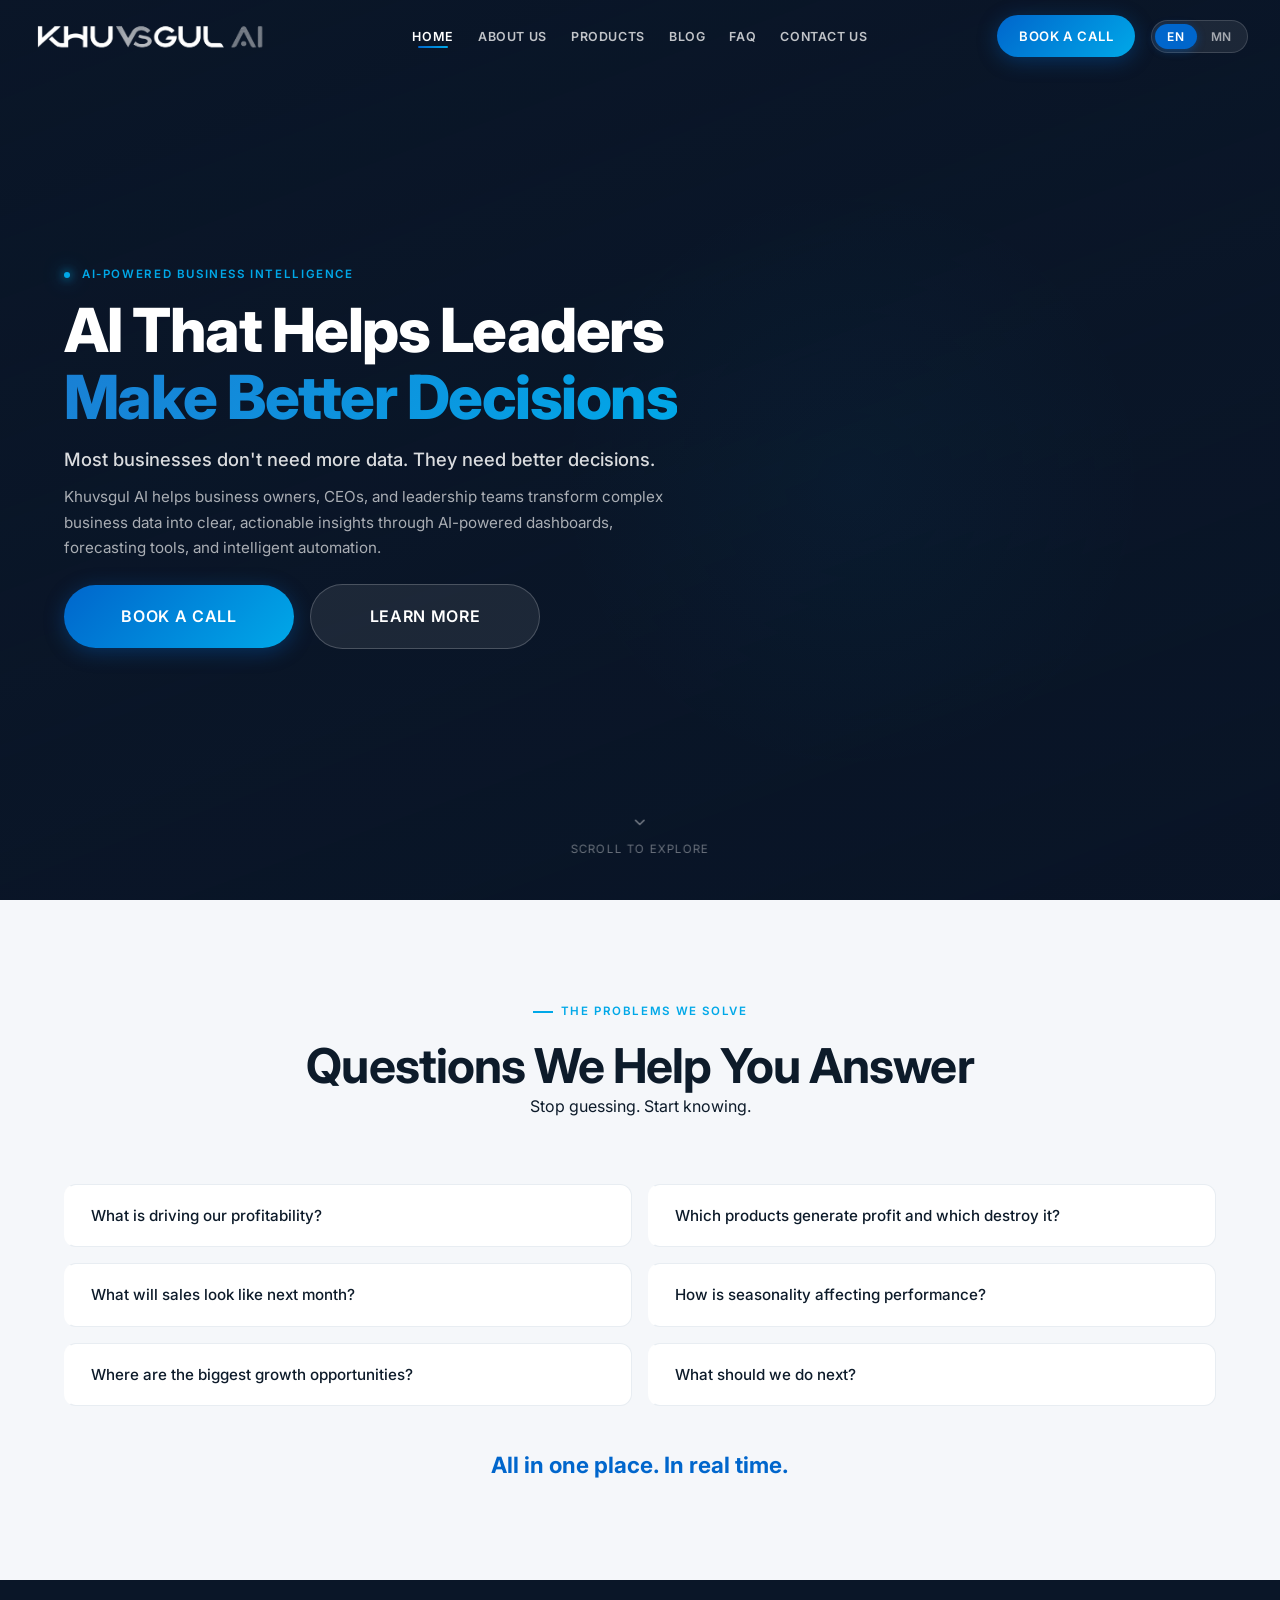
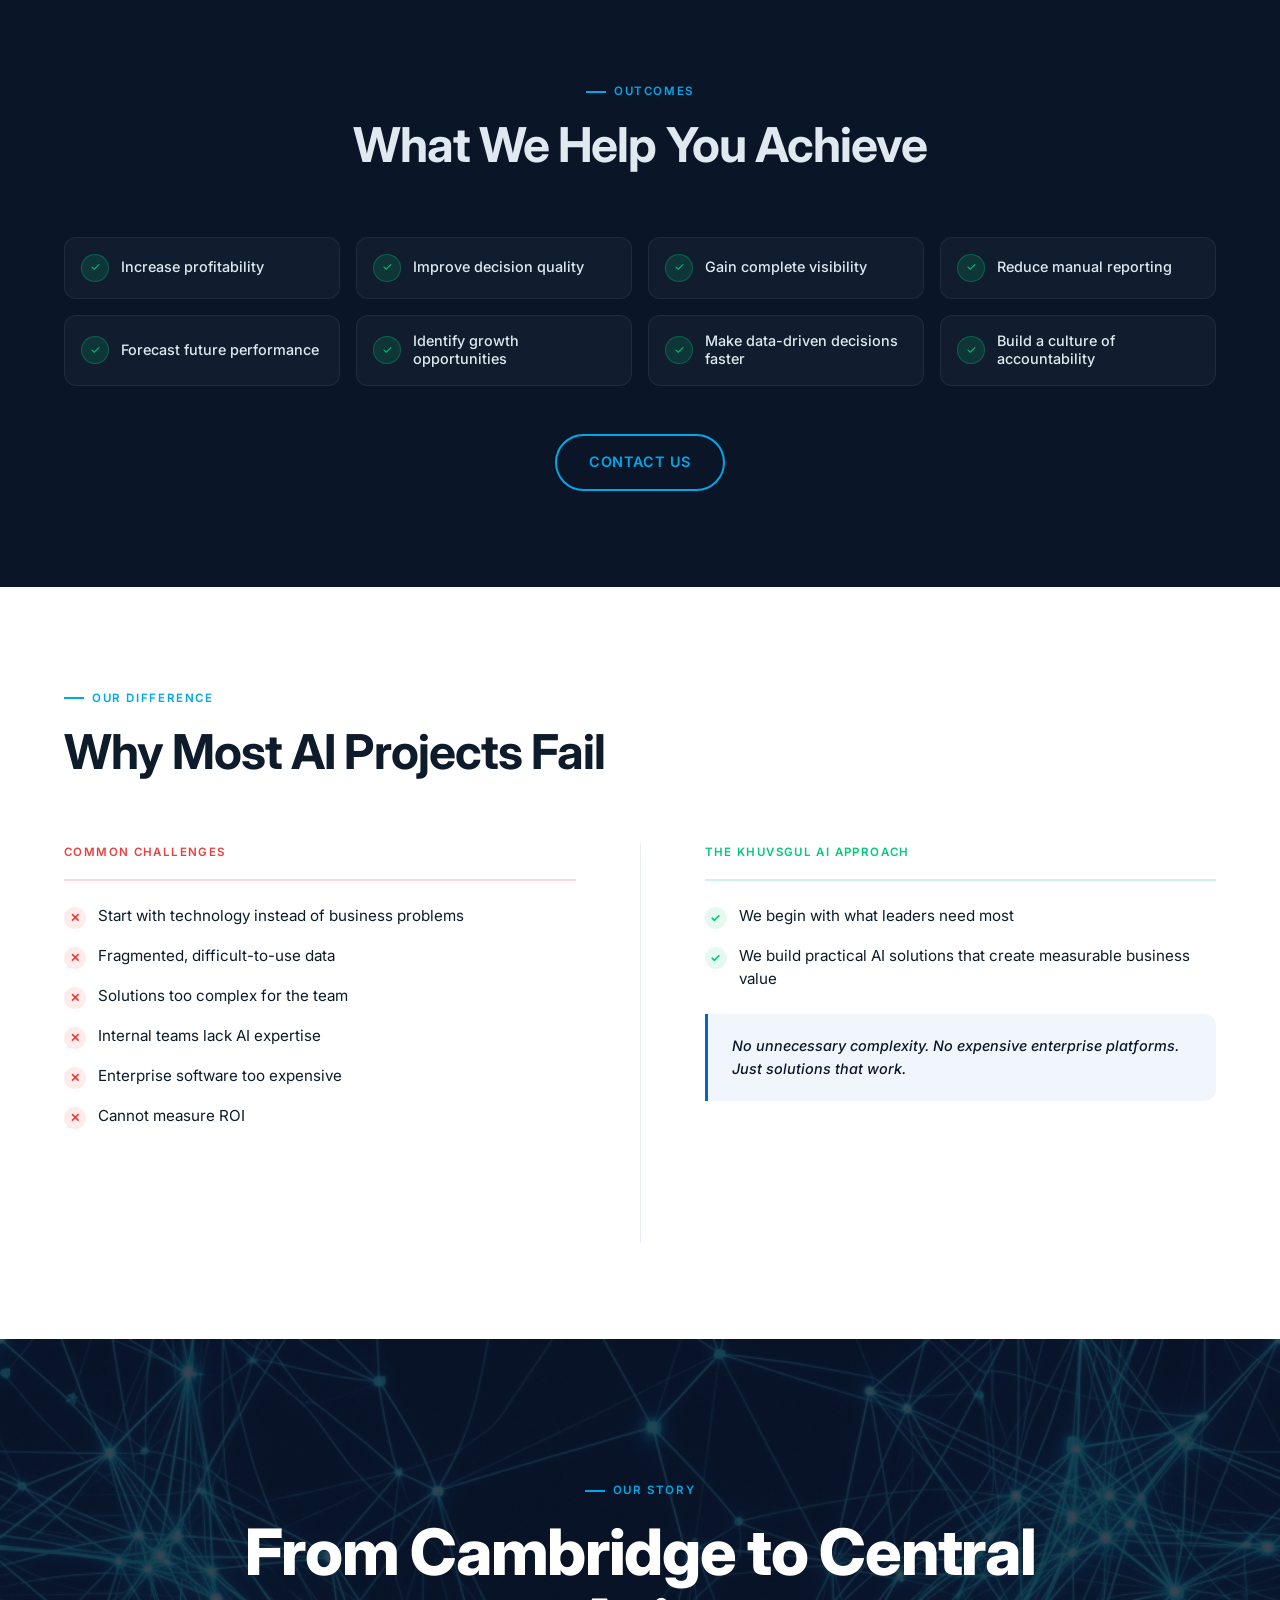
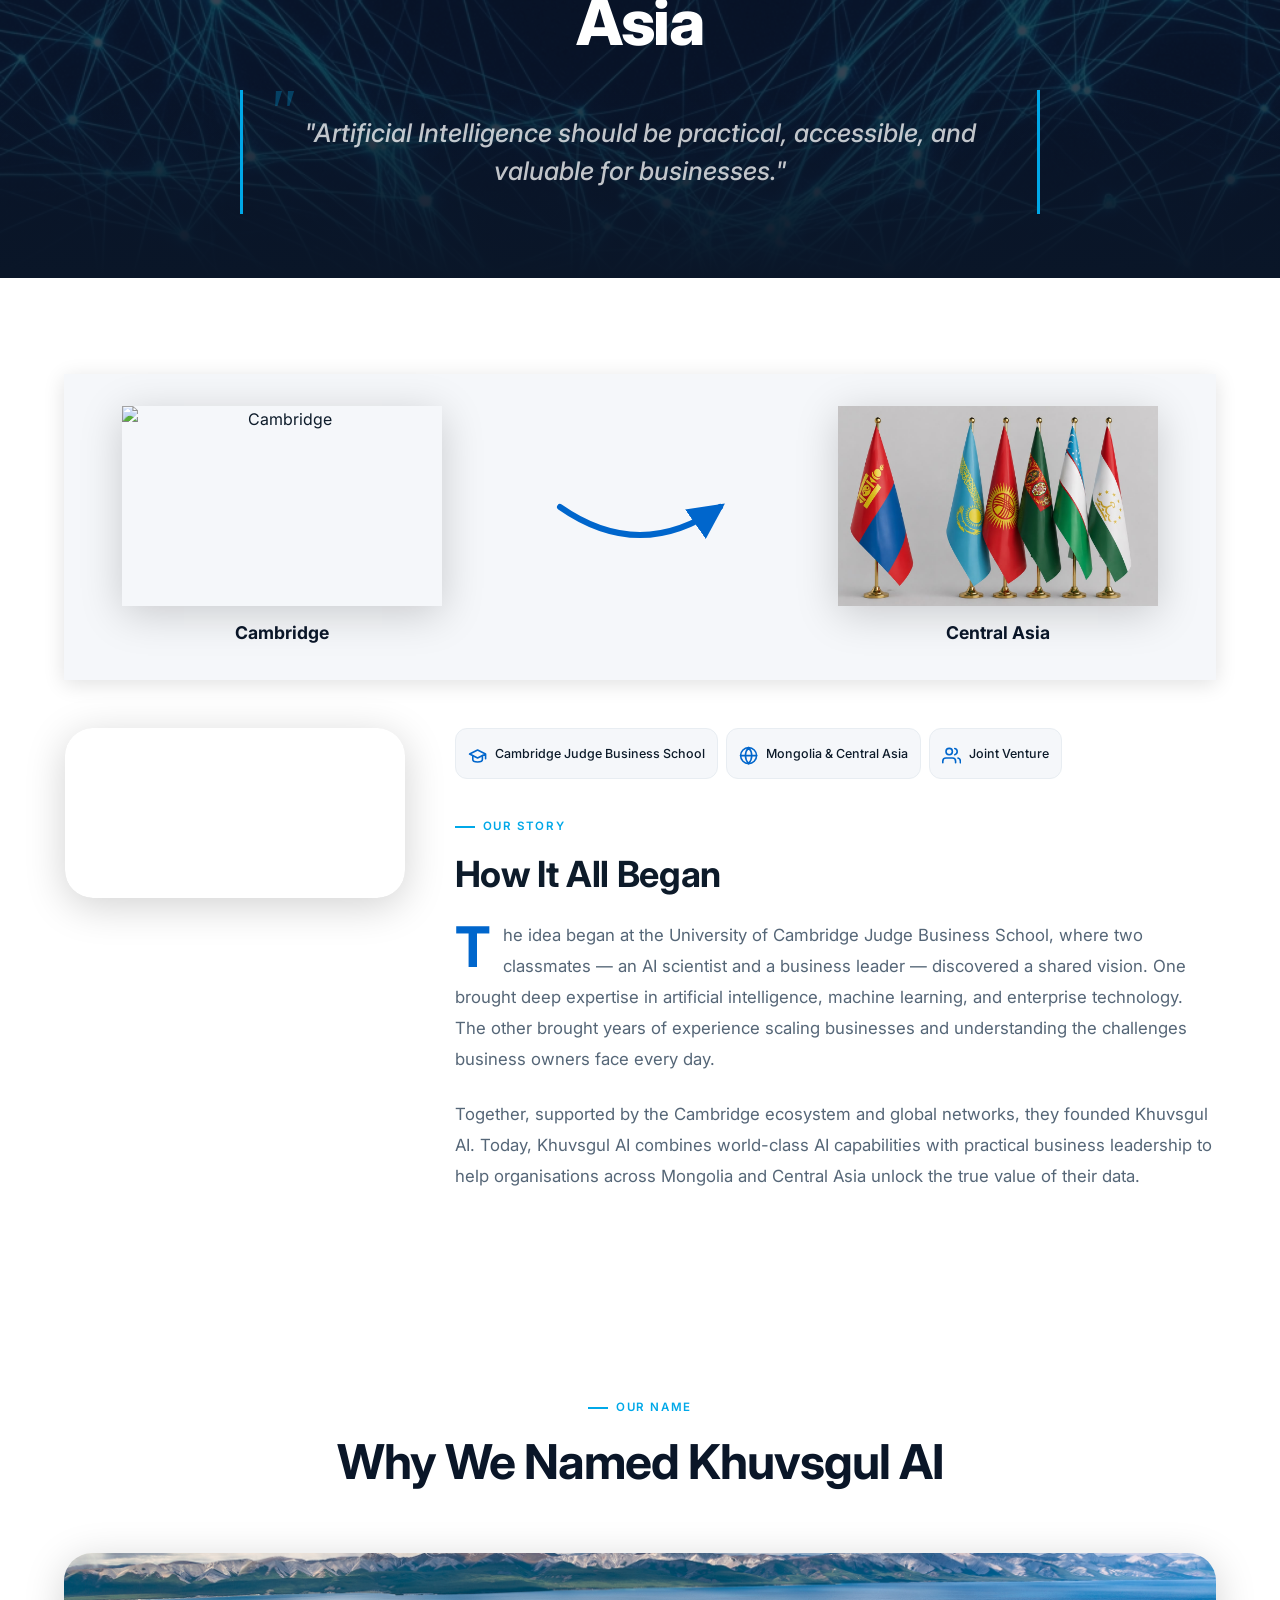
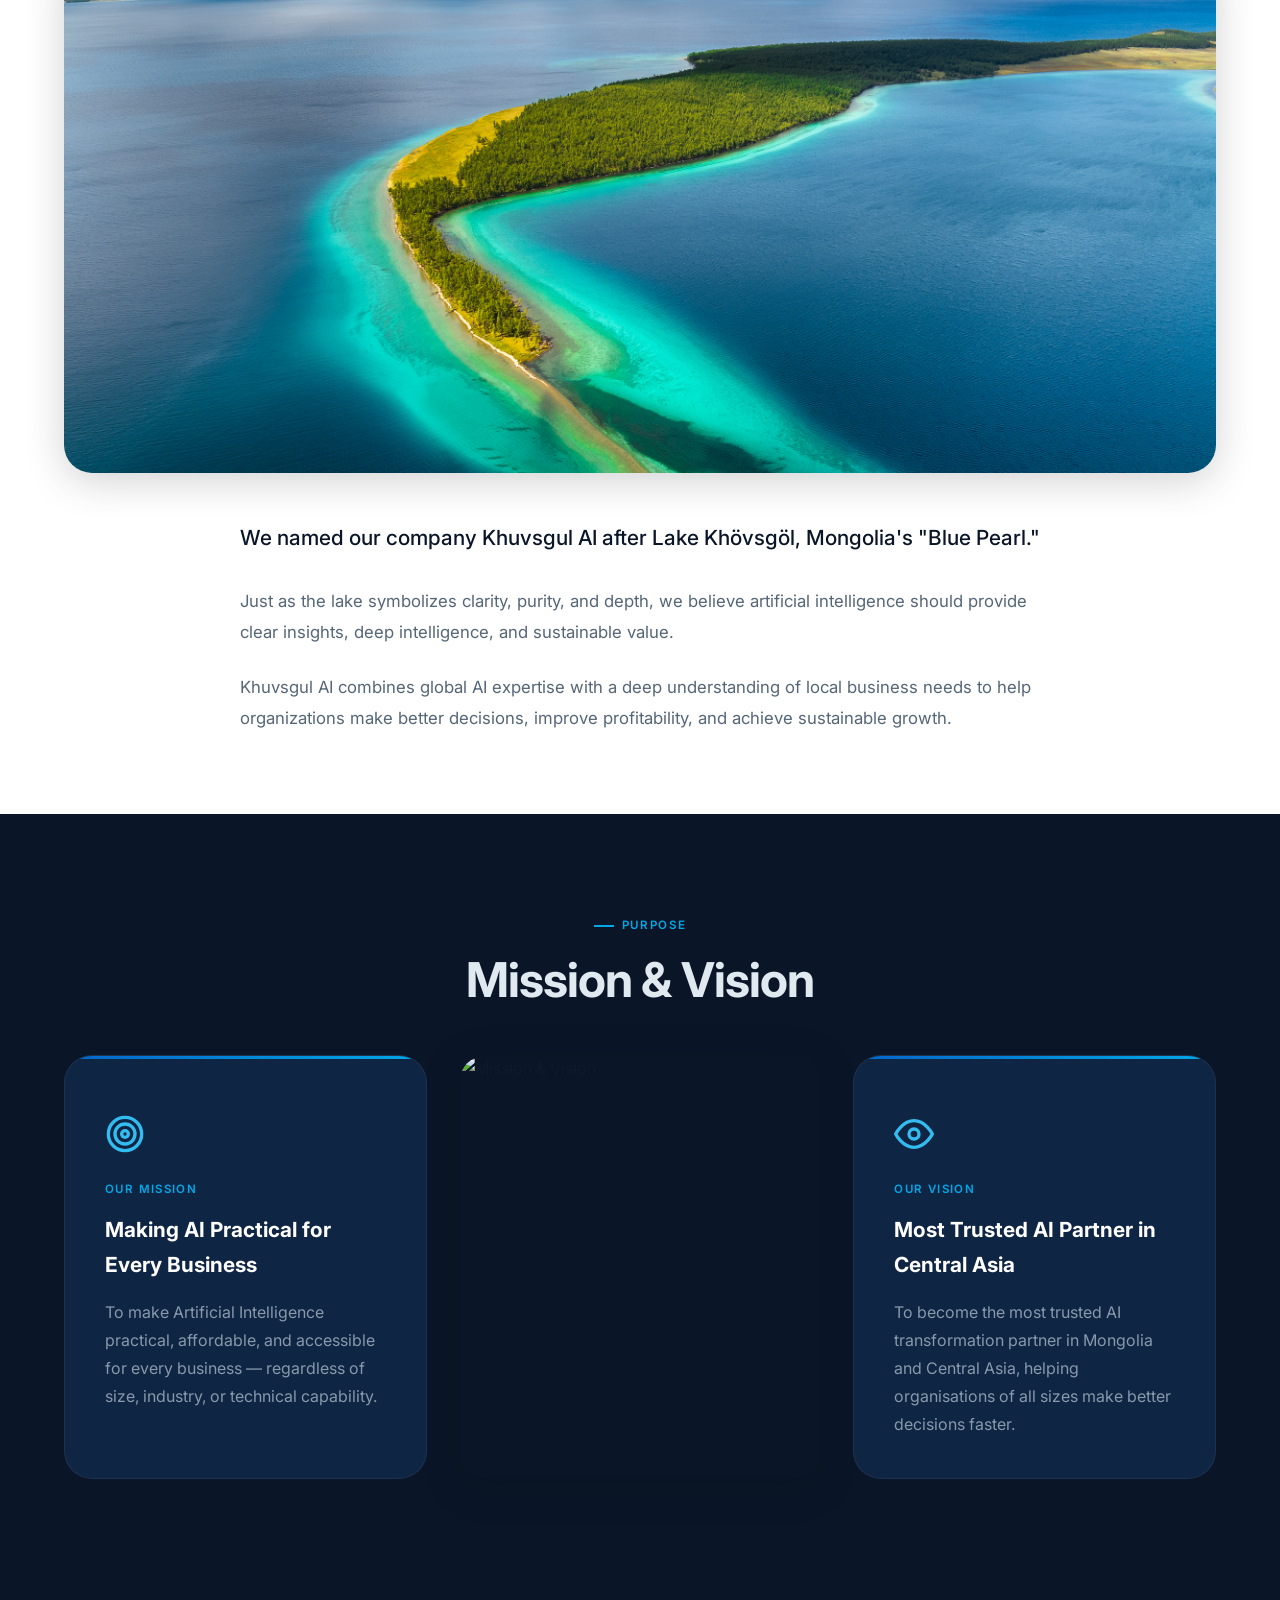
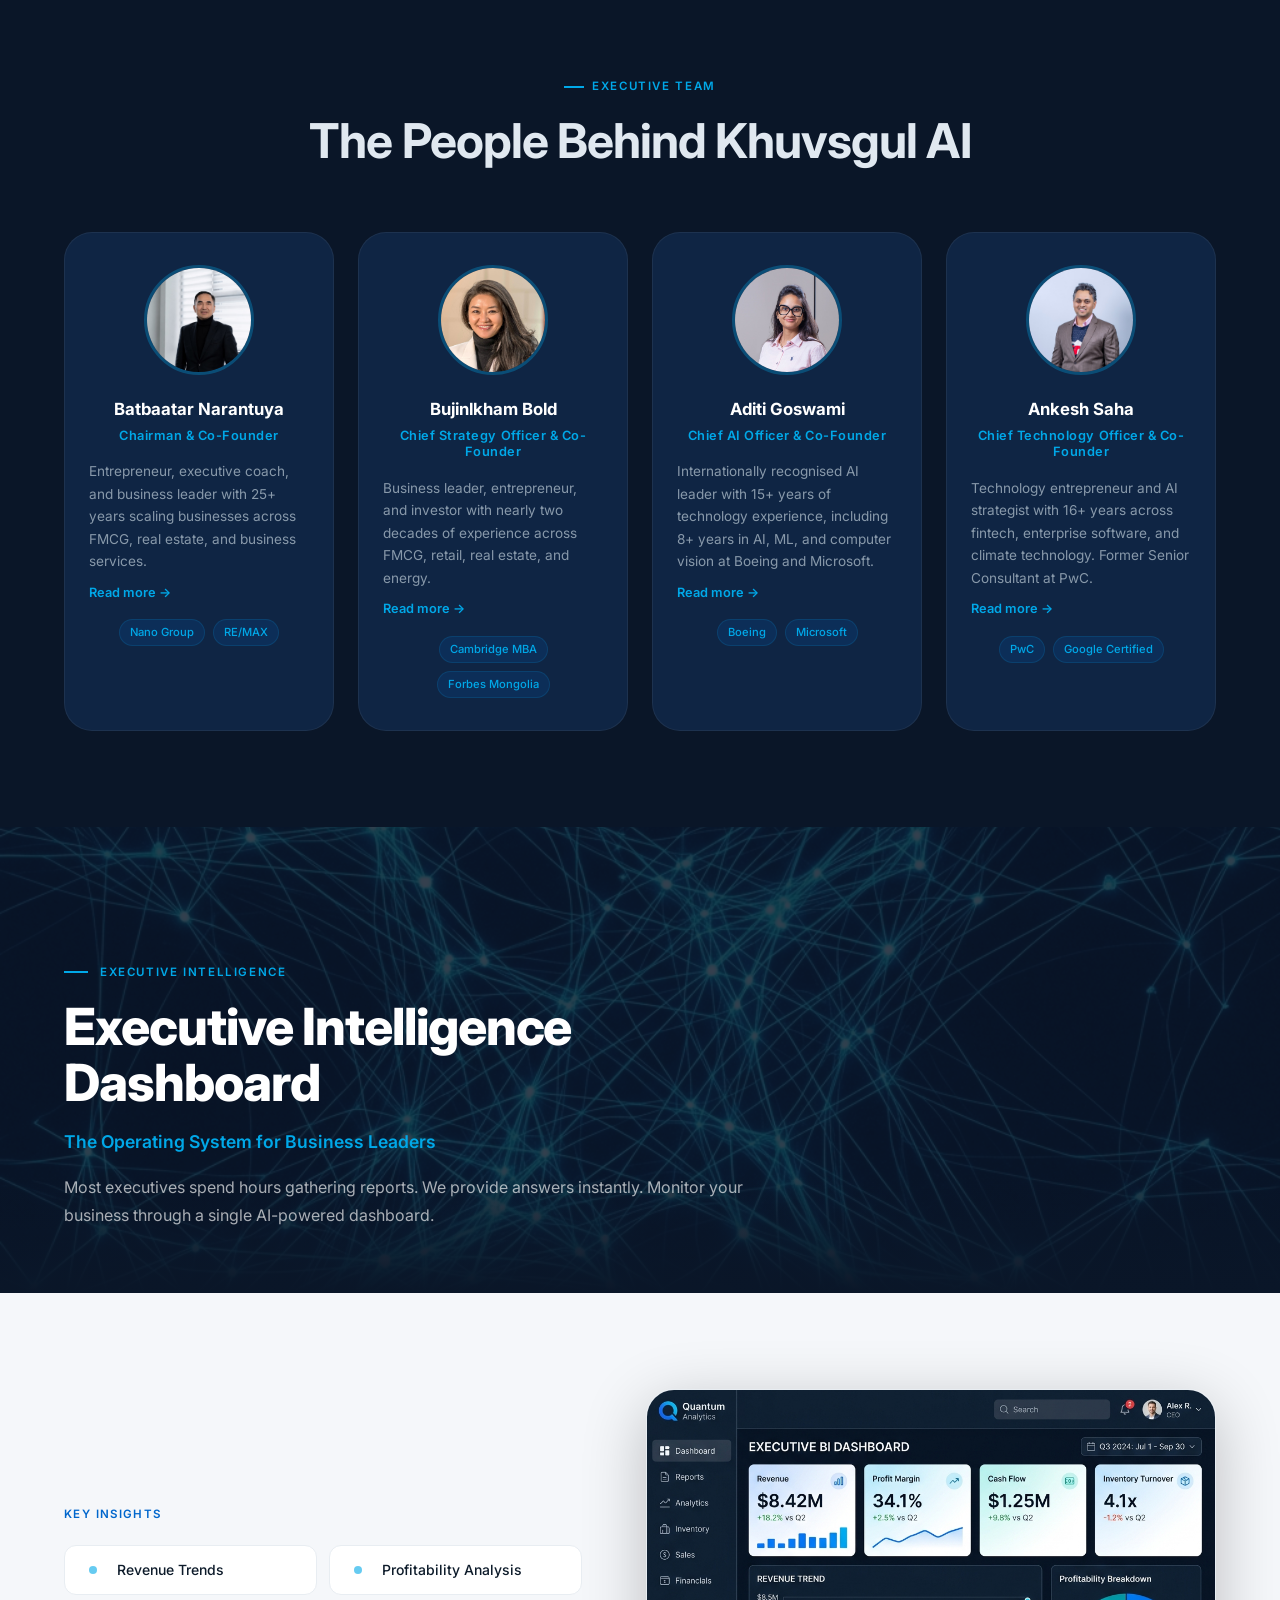
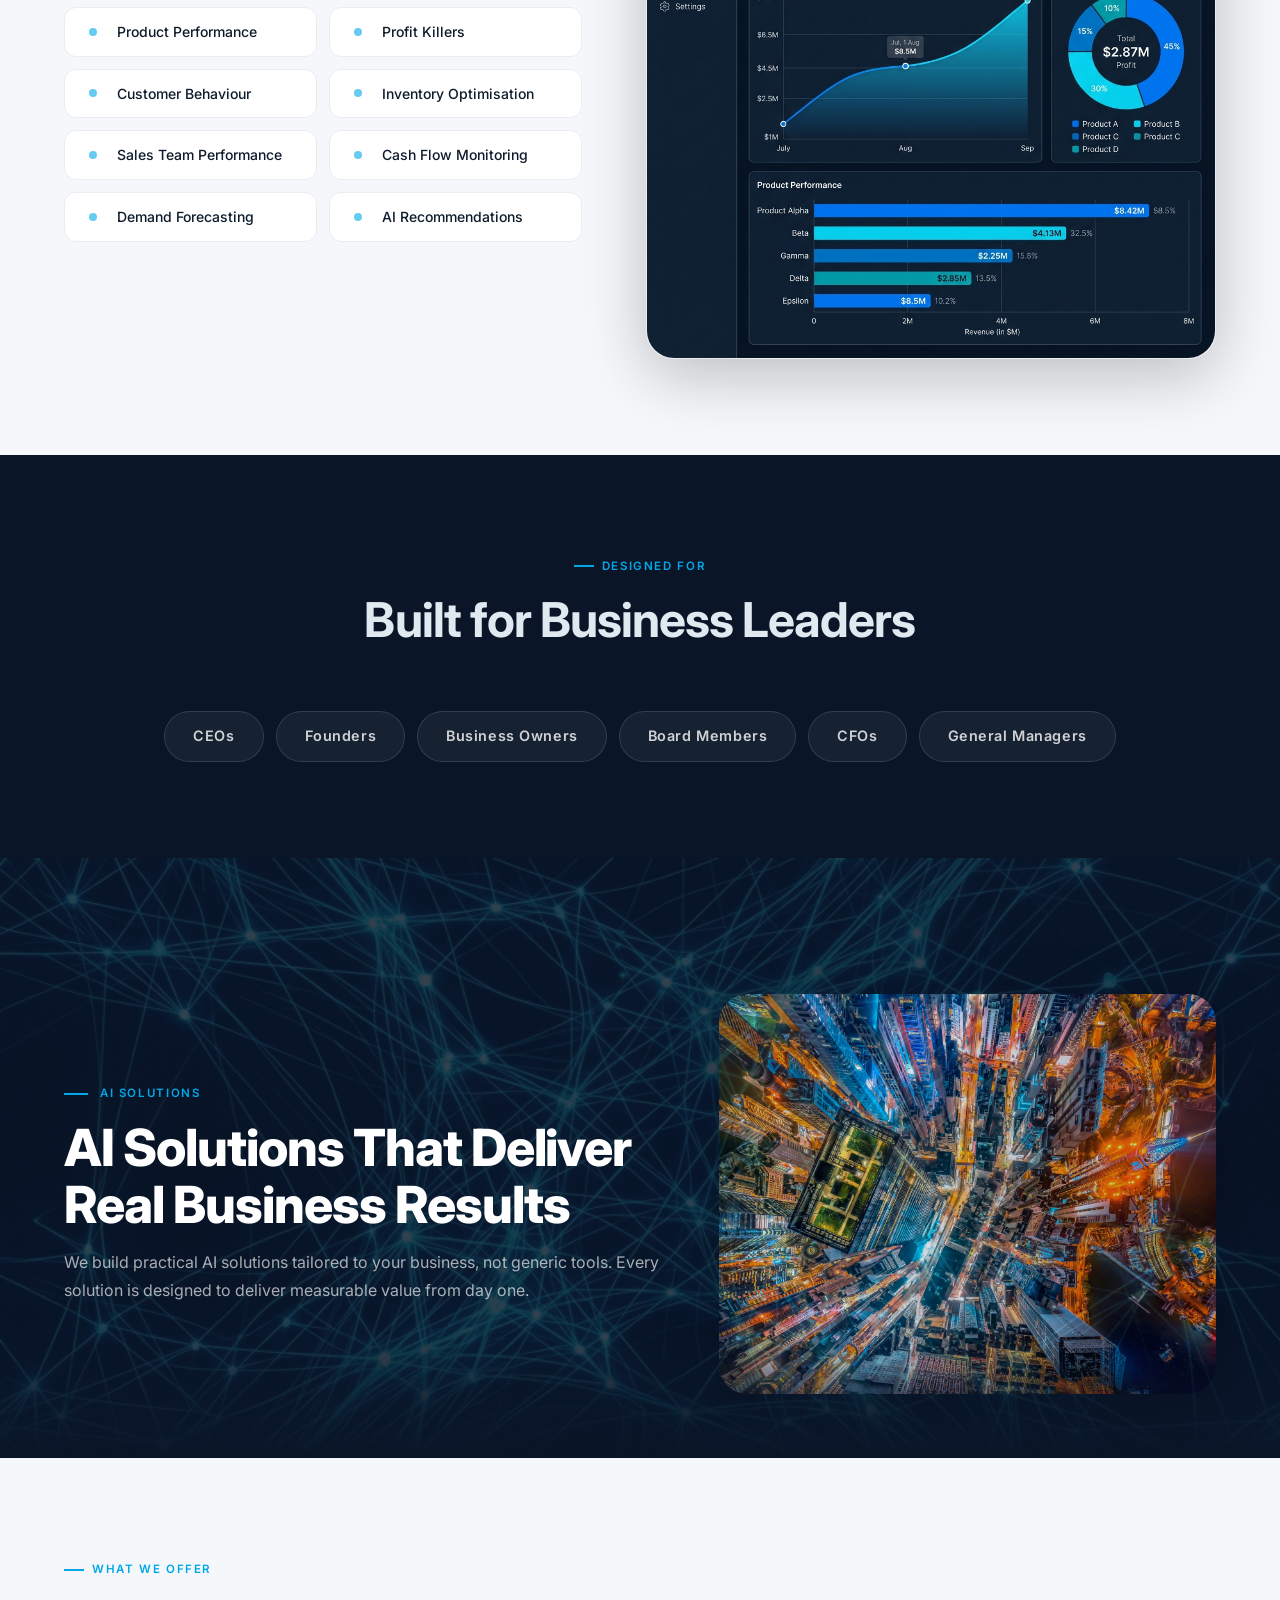
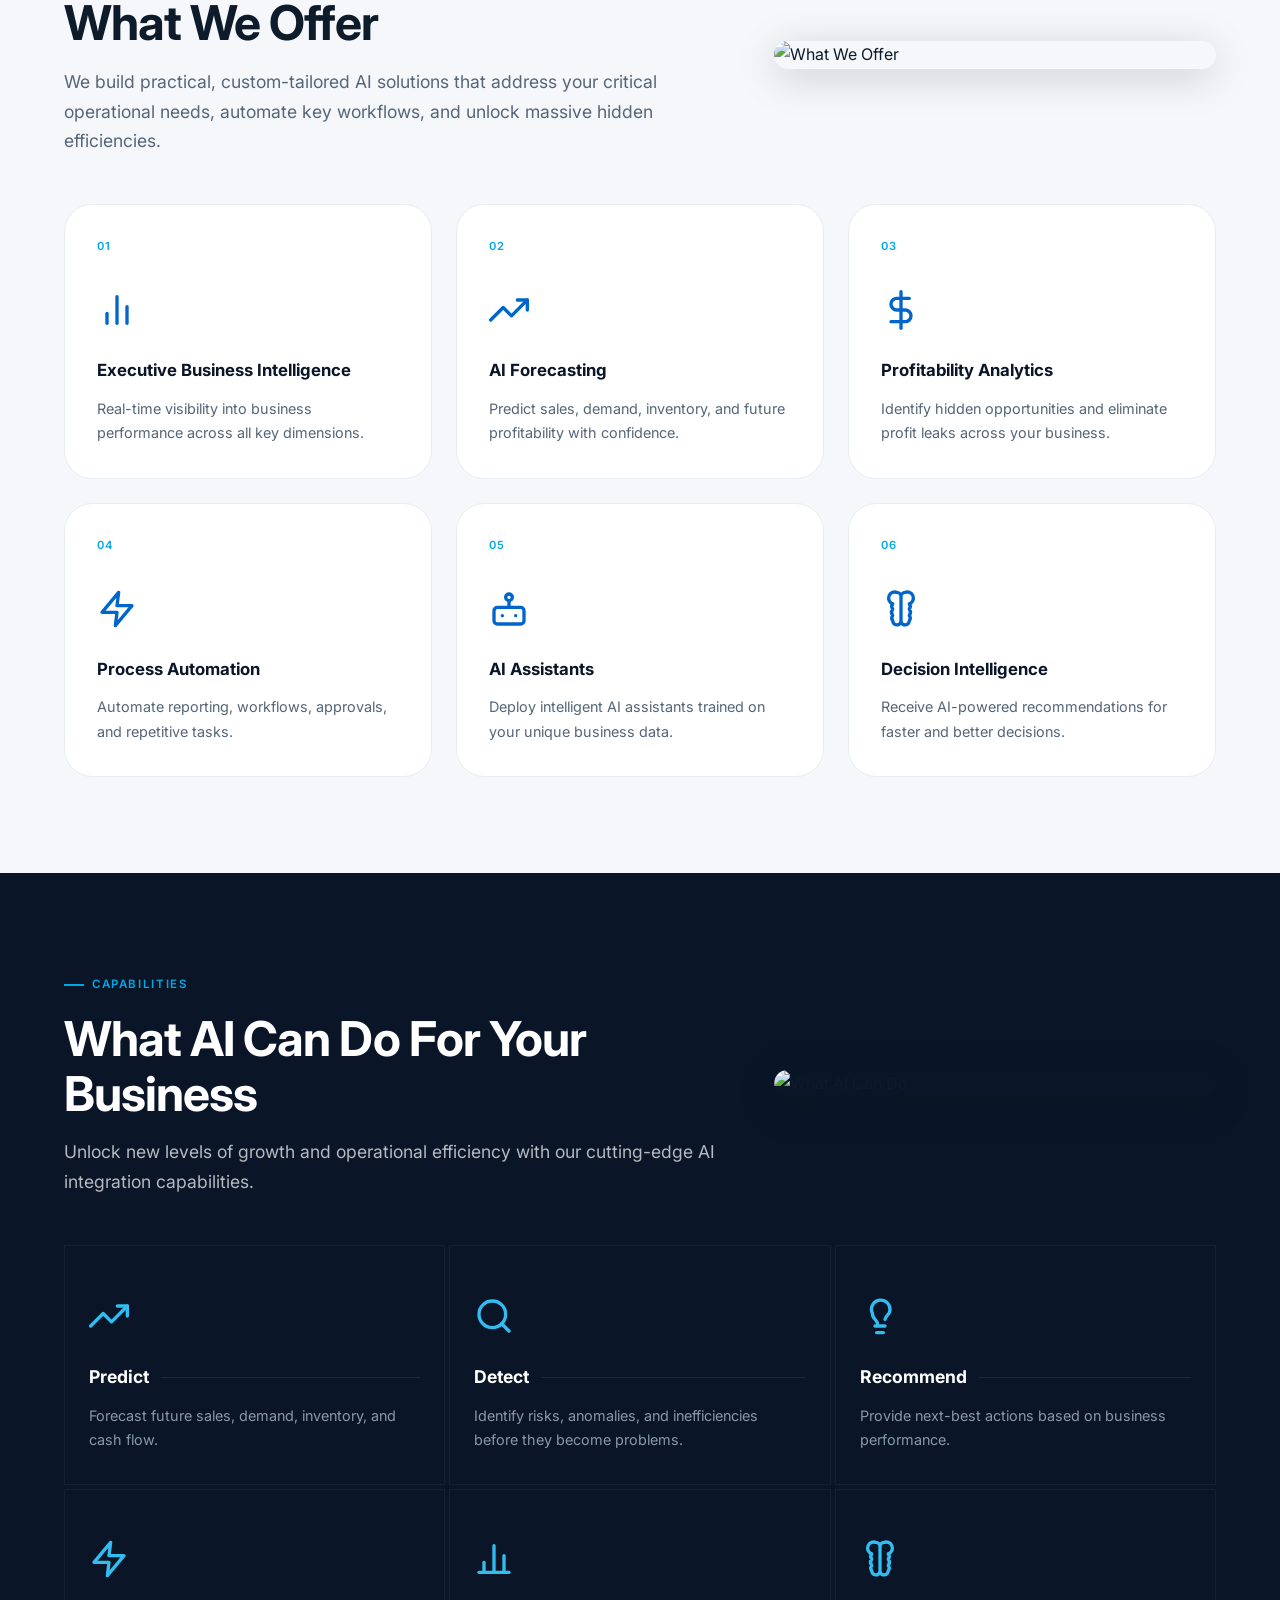
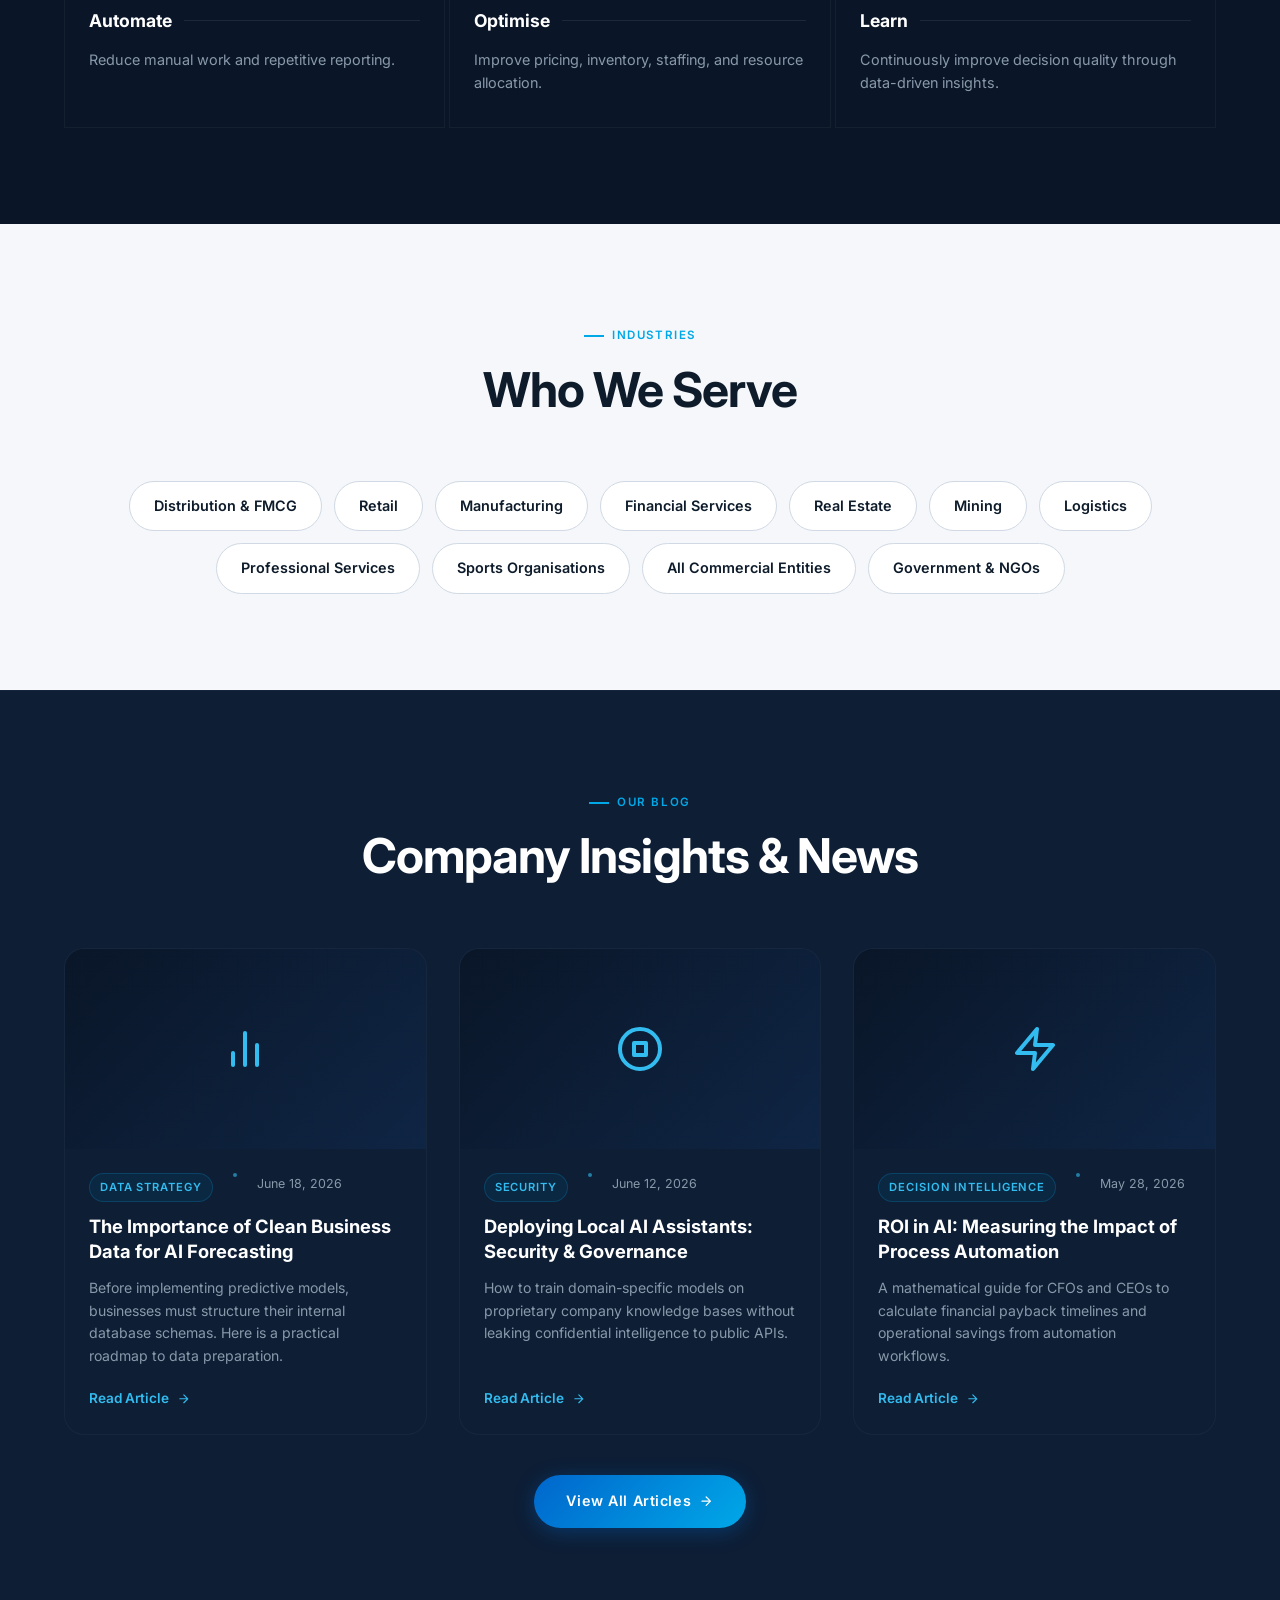
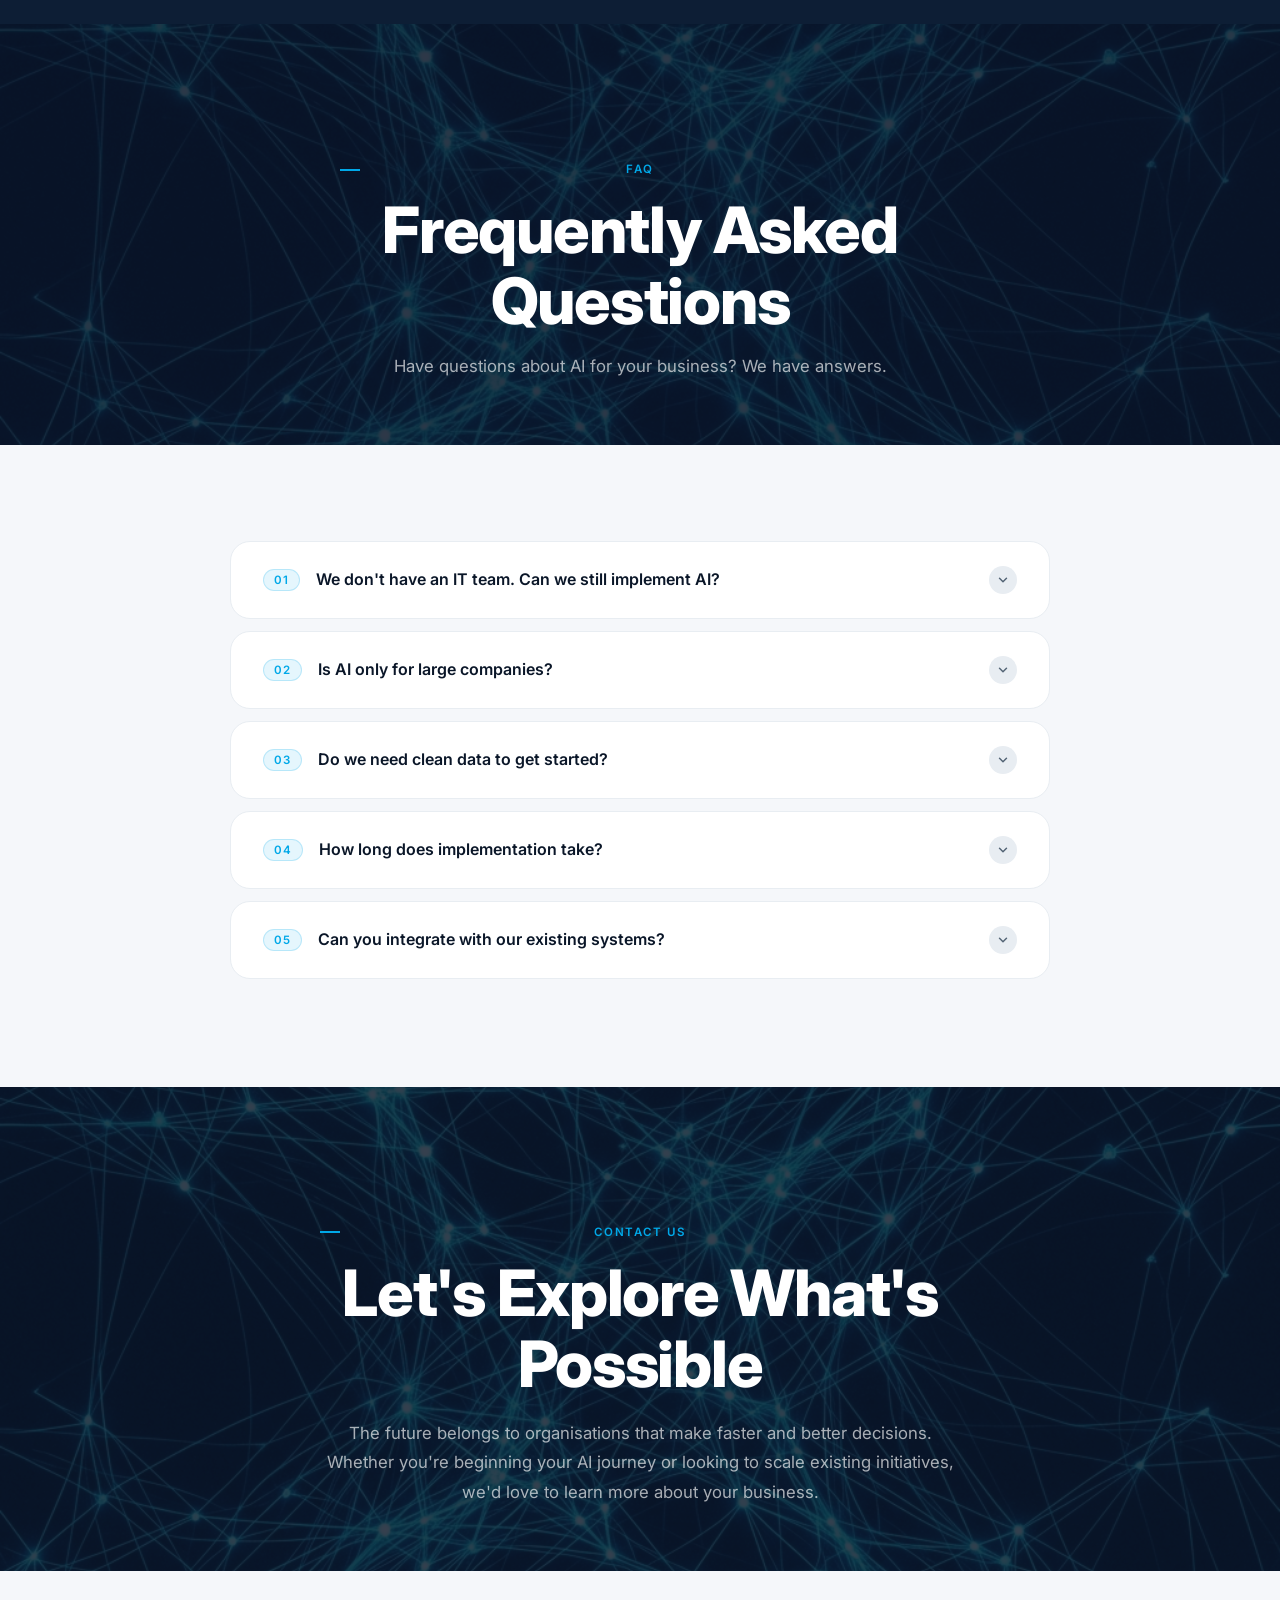
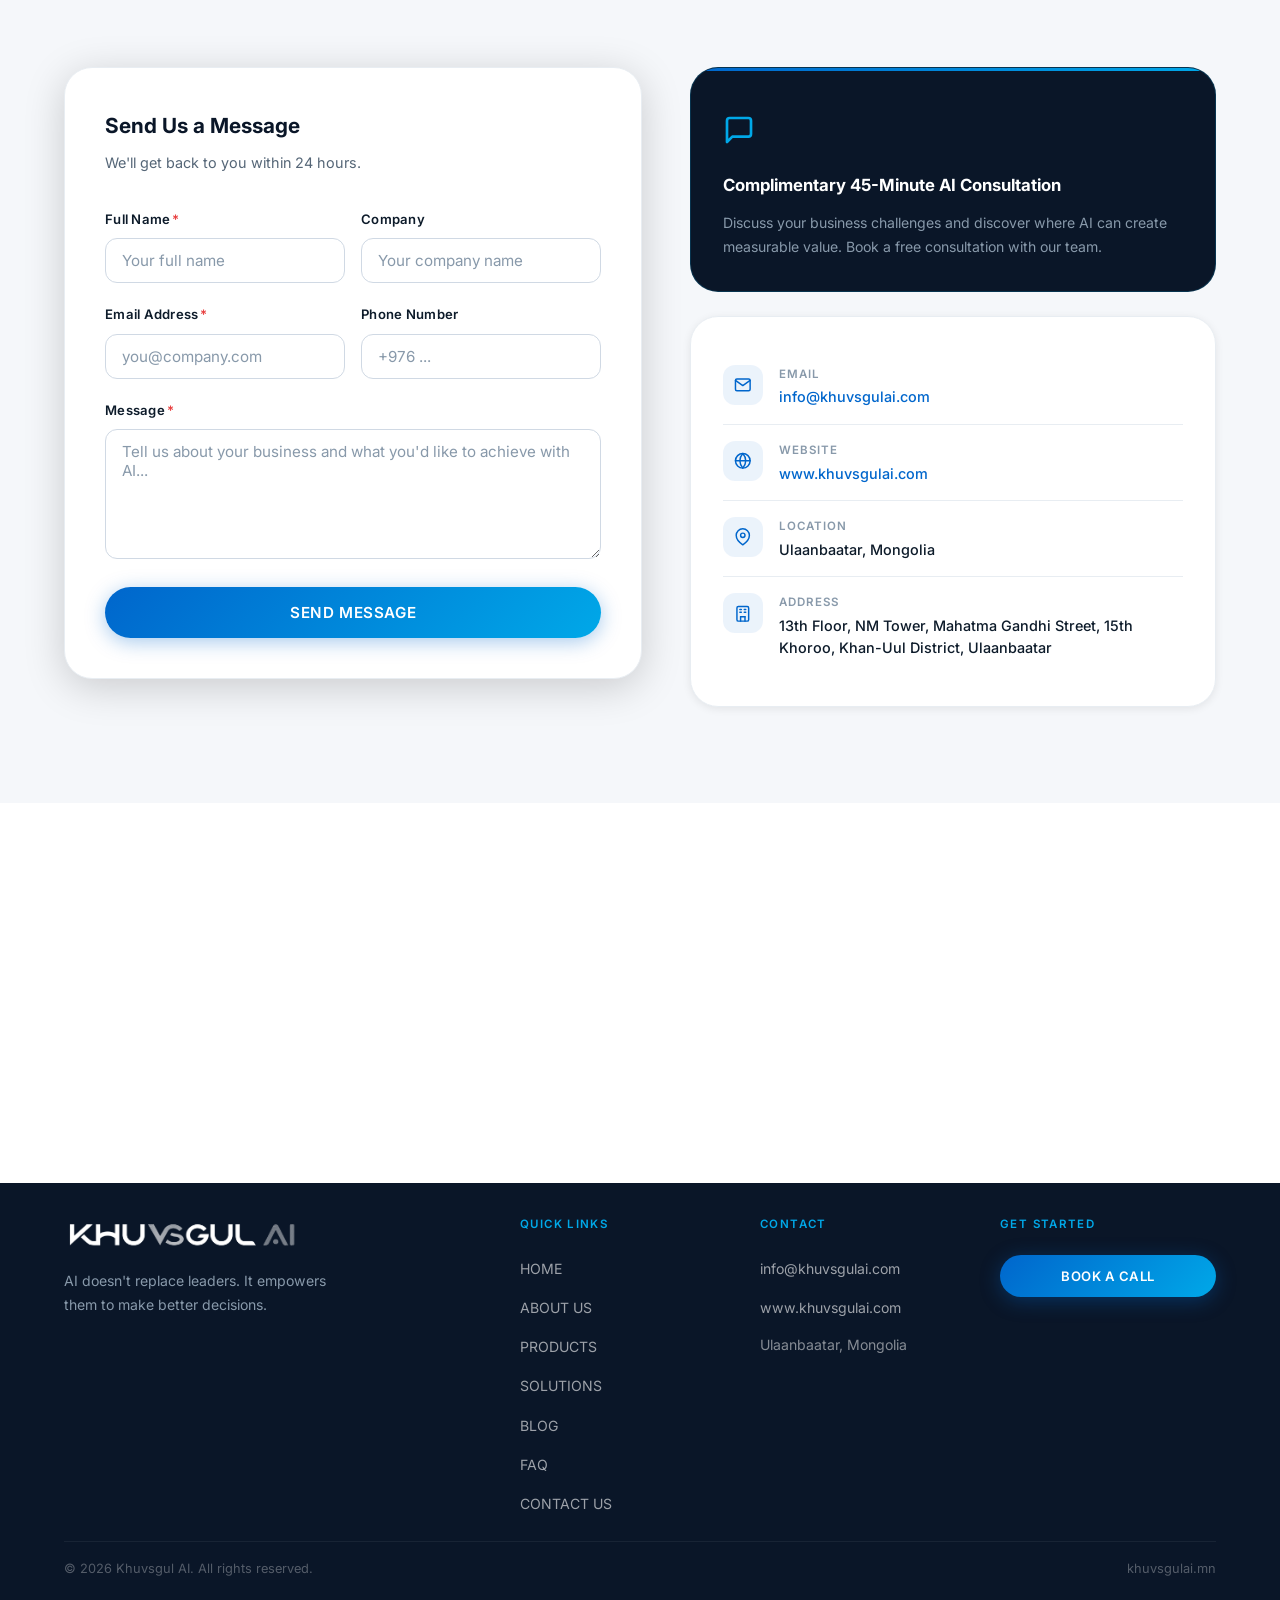
==== commit 7f361fff: "Update executive team: remove Tseesuren and align Ankesh inline" ====
--- a/index.html
+++ b/index.html
@@ -584,8 +584,6 @@
             <div class="team-card__badges"><span class="team-card__badge">Boeing</span><span
                 class="team-card__badge">Microsoft</span></div>
           </article>
-        </div>
-        <div class="team-grid-bottom">
           <article class="team-card reveal delay-4">
             <div class="team-card__photo-wrap"><img src="assets/images/team/ankesh.jpg" alt="Ankesh Saha, CTO"
                 class="team-card__photo" width="110" height="110" loading="lazy" /></div>
@@ -601,22 +599,6 @@
             </div>
             <div class="team-card__badges"><span class="team-card__badge">PwC</span><span
                 class="team-card__badge">Google Certified</span></div>
-          </article>
-          <article class="team-card reveal delay-5">
-            <div class="team-card__photo-wrap"><img src="assets/images/team/tseesuren.jpg" alt="Tseesuren Oyungarav, CEO"
-                class="team-card__photo" width="110" height="110" loading="lazy" /></div>
-            <h3 class="team-card__name" data-i18n="team.tseesuren.name">Tseesuren Oyungarav</h3>
-            <p class="team-card__title" data-i18n="team.tseesuren.title">Chief Executive Officer</p>
-            <div class="team-card__bio">
-              <span class="team-card__bio-short" data-i18n="team.tseesuren.short">Digital transformation executive with
-                13+ years in banking and fintech. Former senior leadership at Capitron Bank and LendMN.</span>
-              <span class="team-card__bio-full" data-i18n="team.tseesuren.full">Master's in Economics from Saitama
-                University, Japan. Combines strategic vision and operational excellence to help organisations unlock the
-                full value of AI.</span>
-              <button class="team-card__read-more" aria-expanded="false">Read more →</button>
-            </div>
-            <div class="team-card__badges"><span class="team-card__badge">Capitron Bank</span><span
-                class="team-card__badge">LendMN</span></div>
           </article>
         </div>
       </div>
--- a/css/pages/about.css
+++ b/css/pages/about.css
@@ -266,7 +266,7 @@
 
 .team-grid {
   display: grid;
-  grid-template-columns: repeat(3, 1fr);
+  grid-template-columns: repeat(4, 1fr);
   gap: var(--space-6);
 }
 
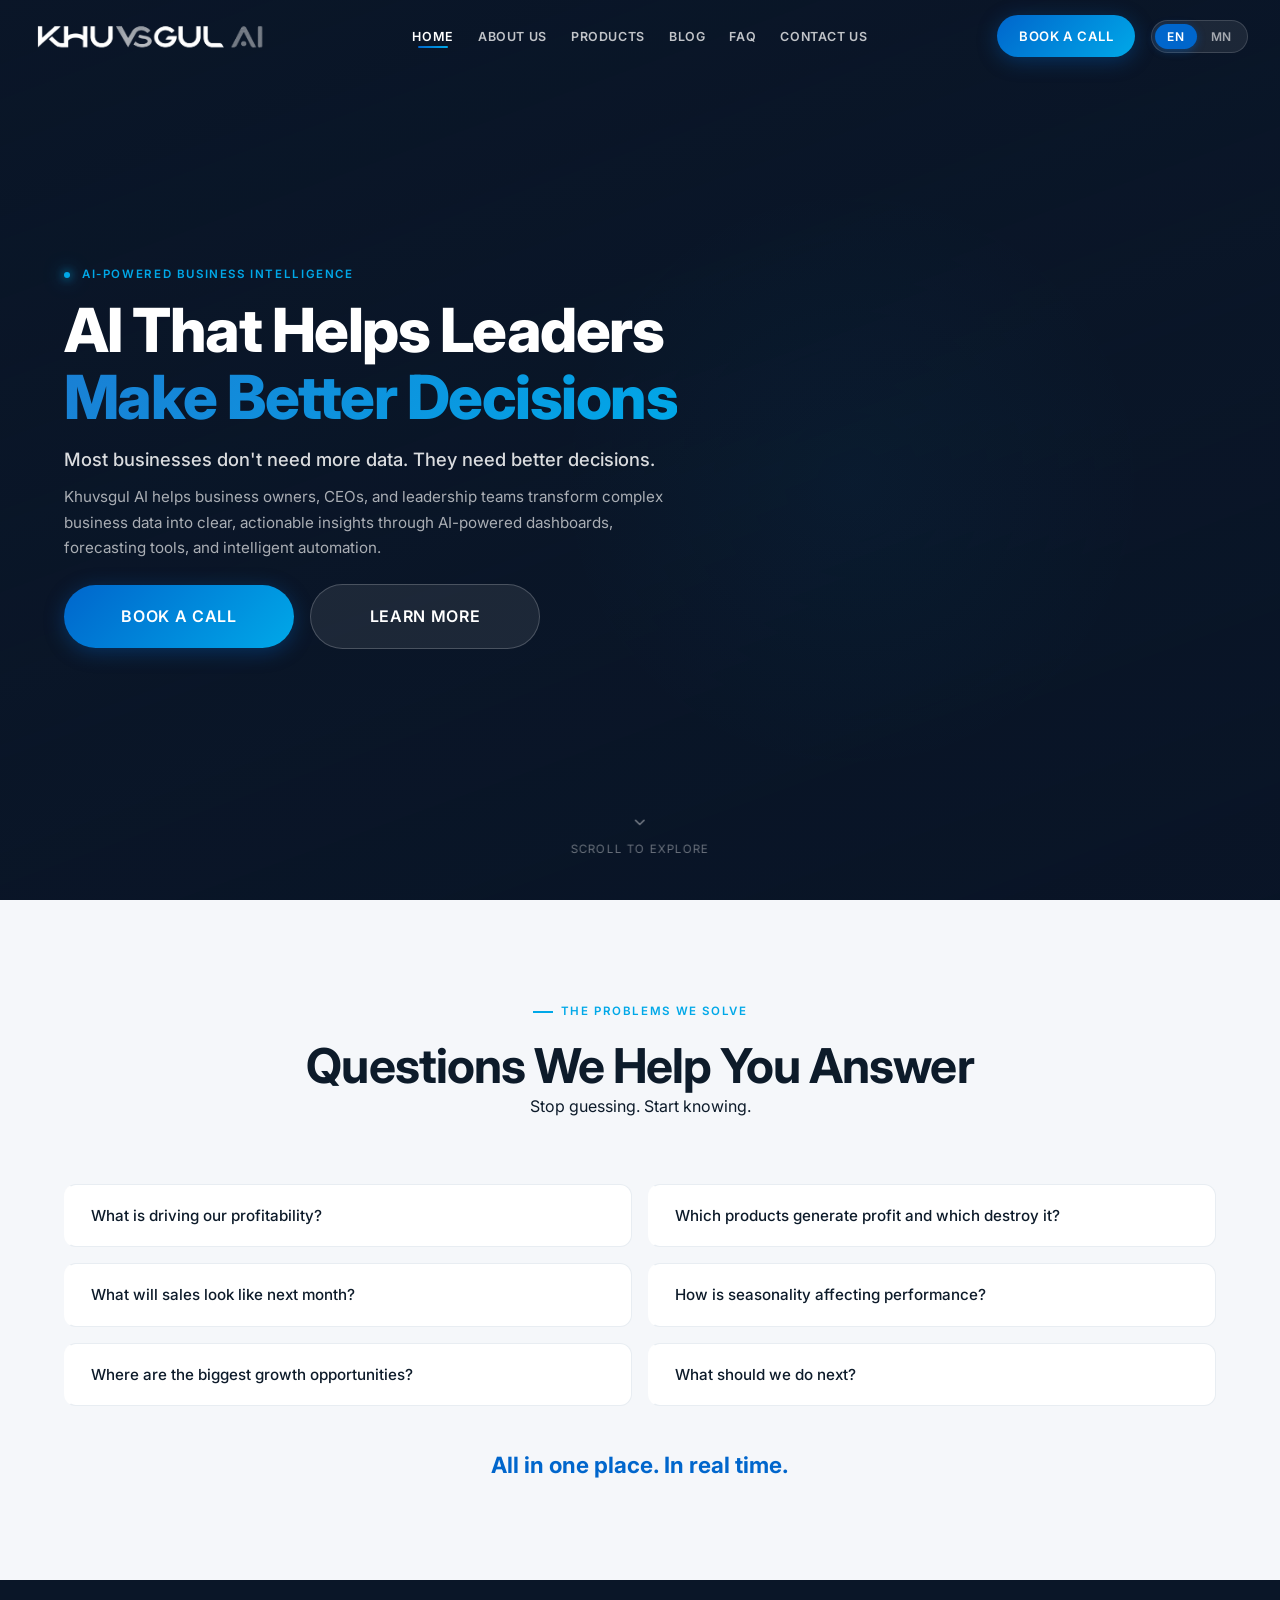
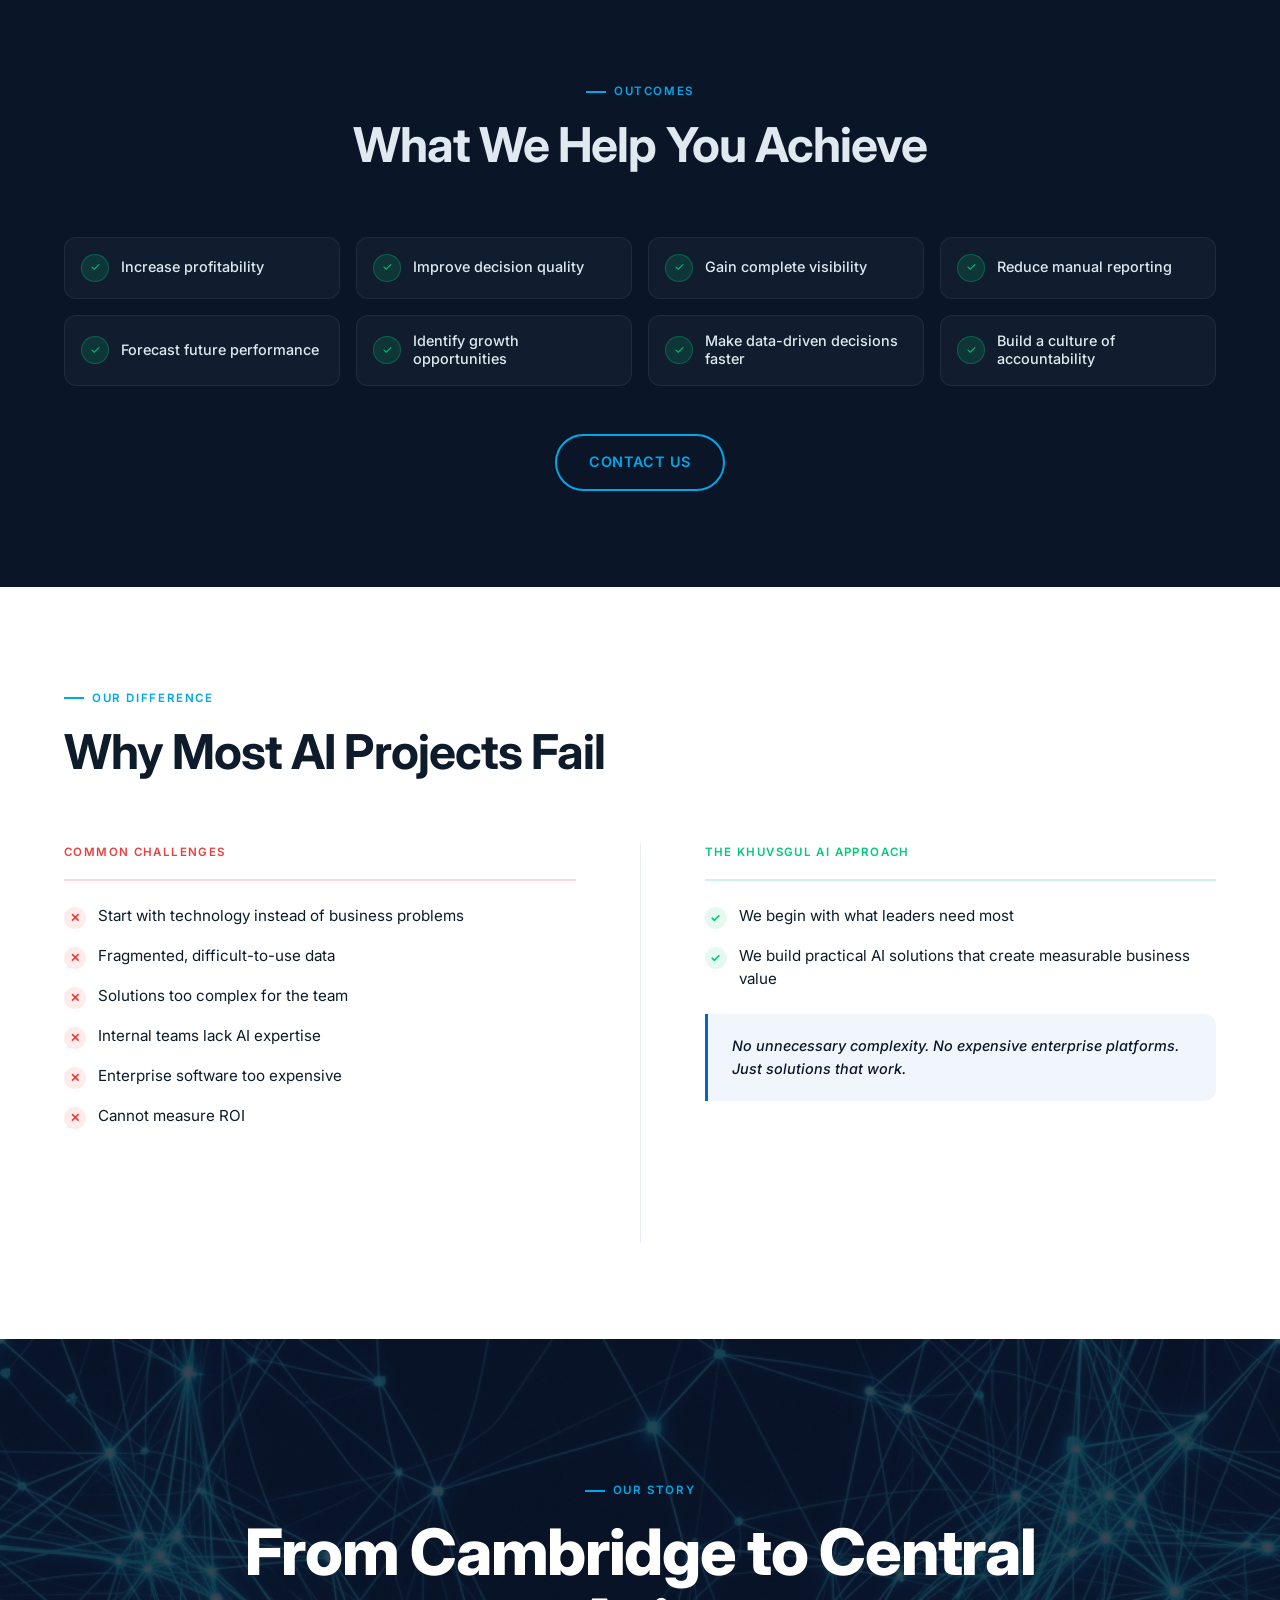
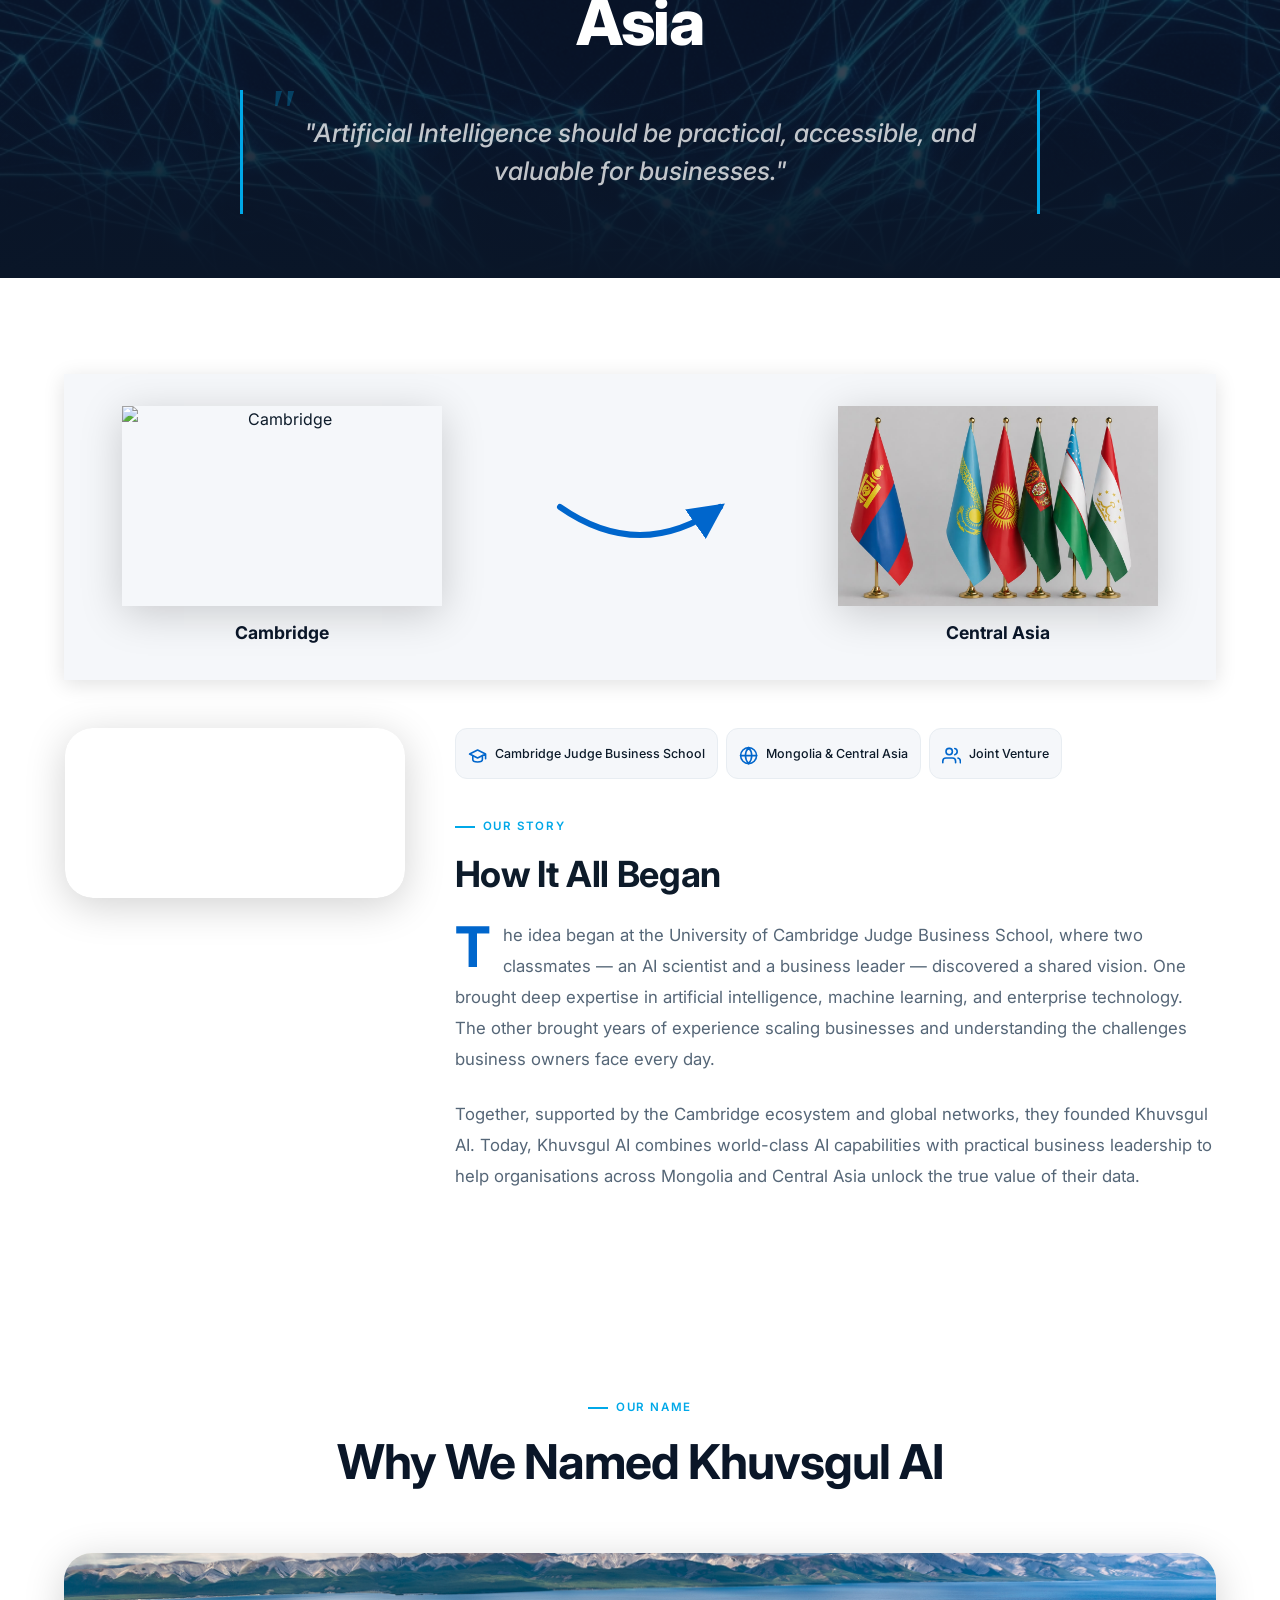
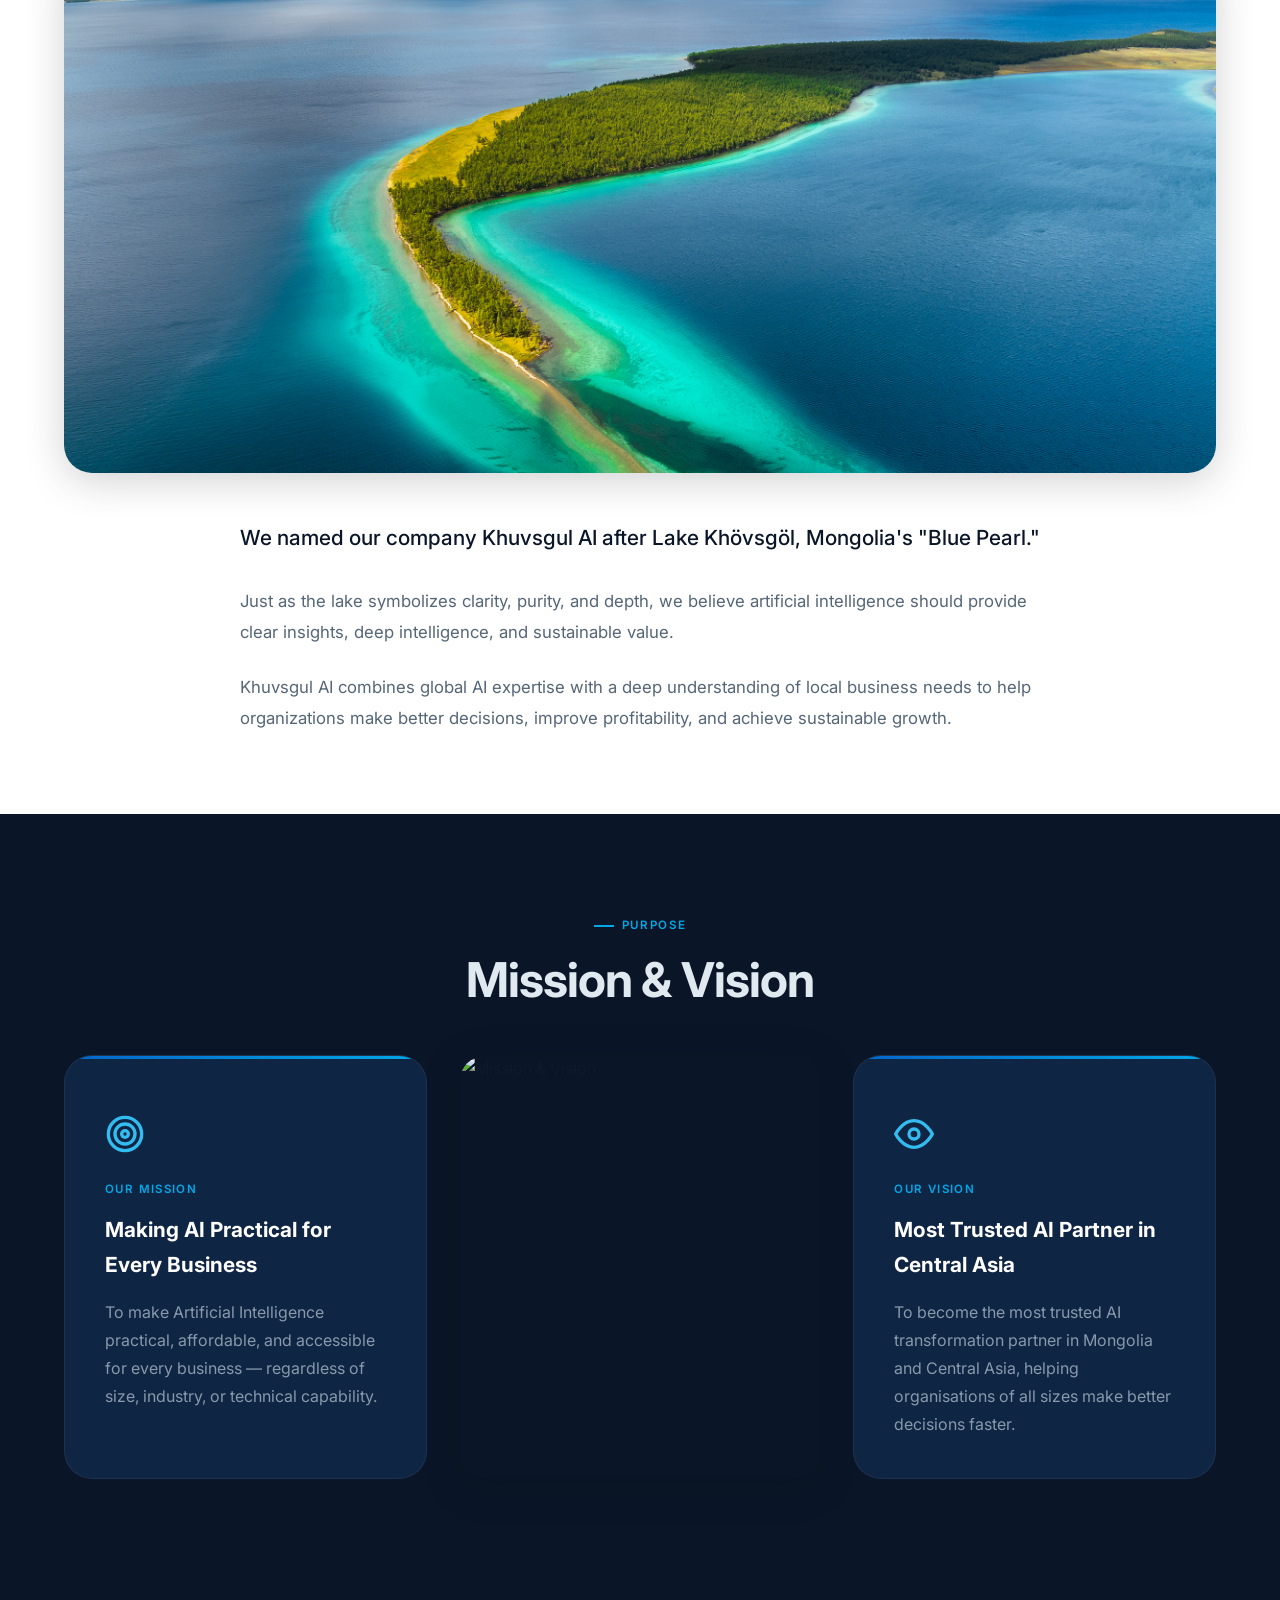
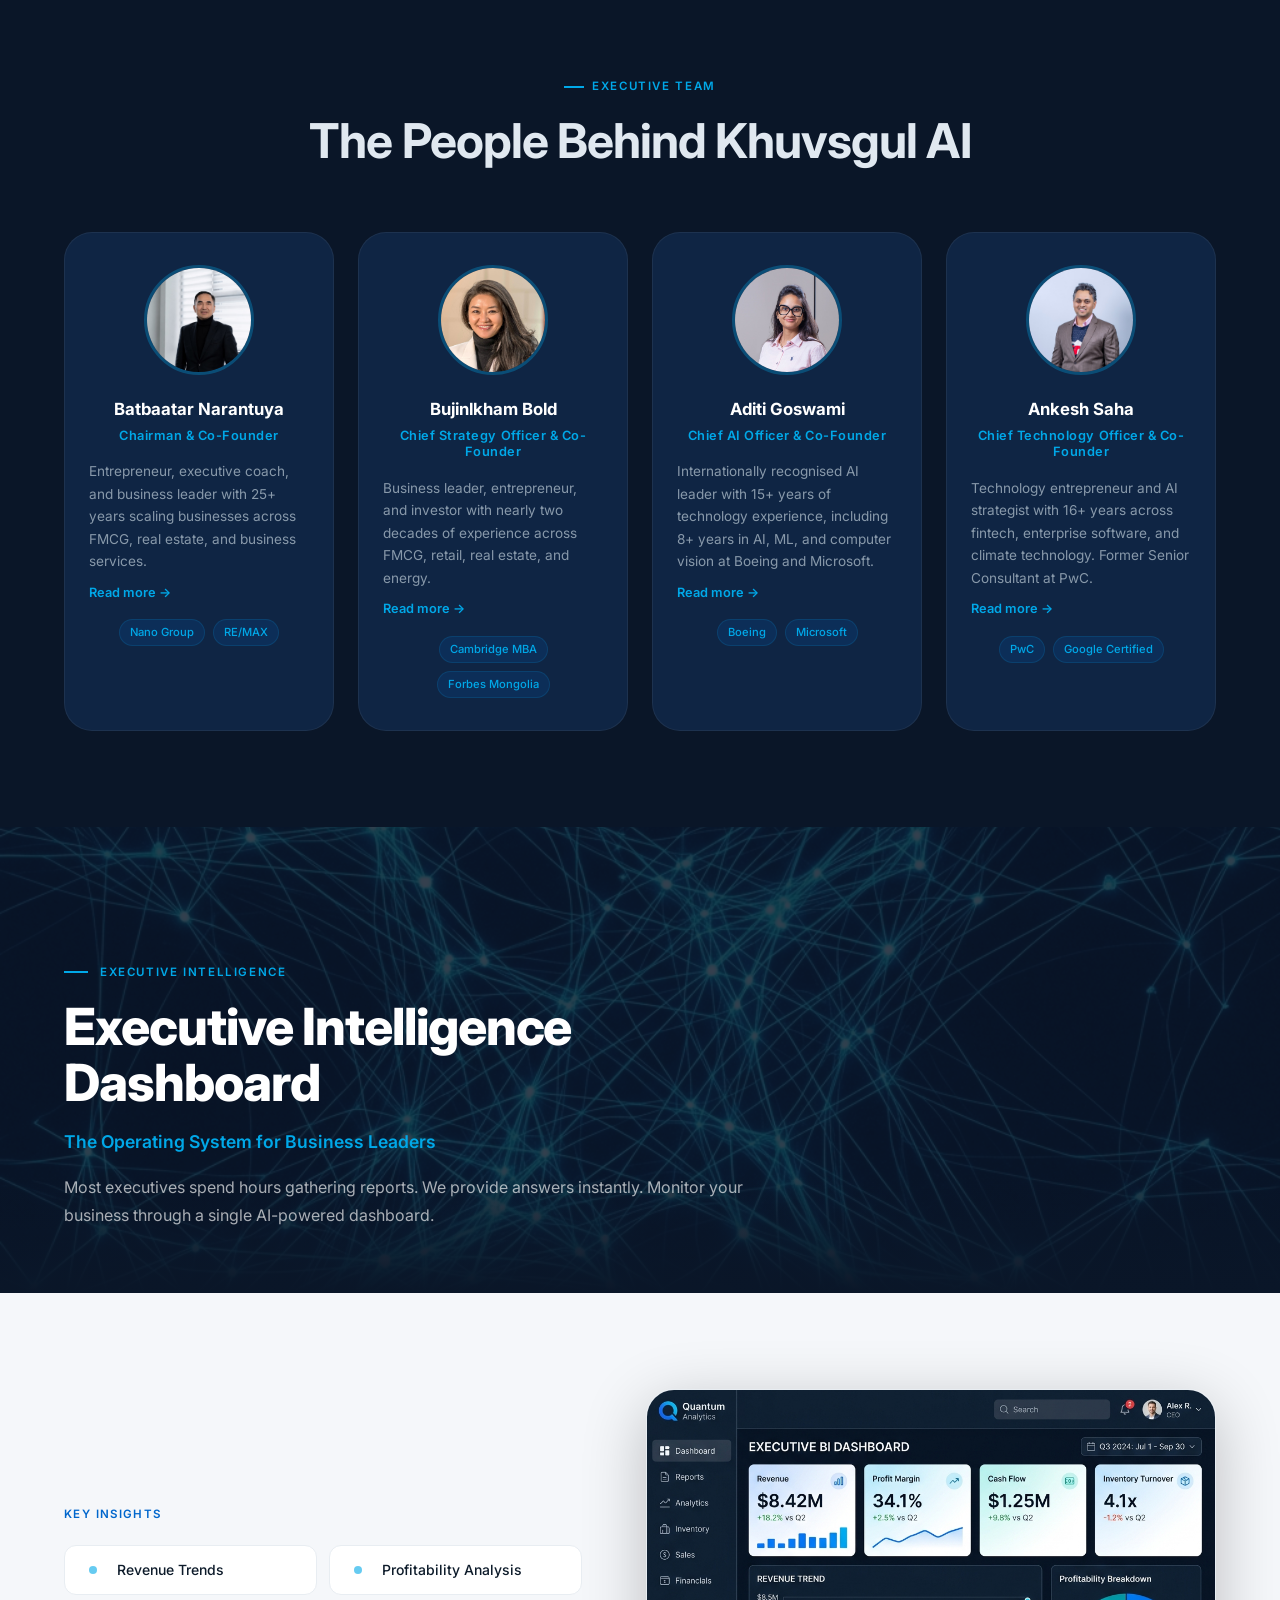
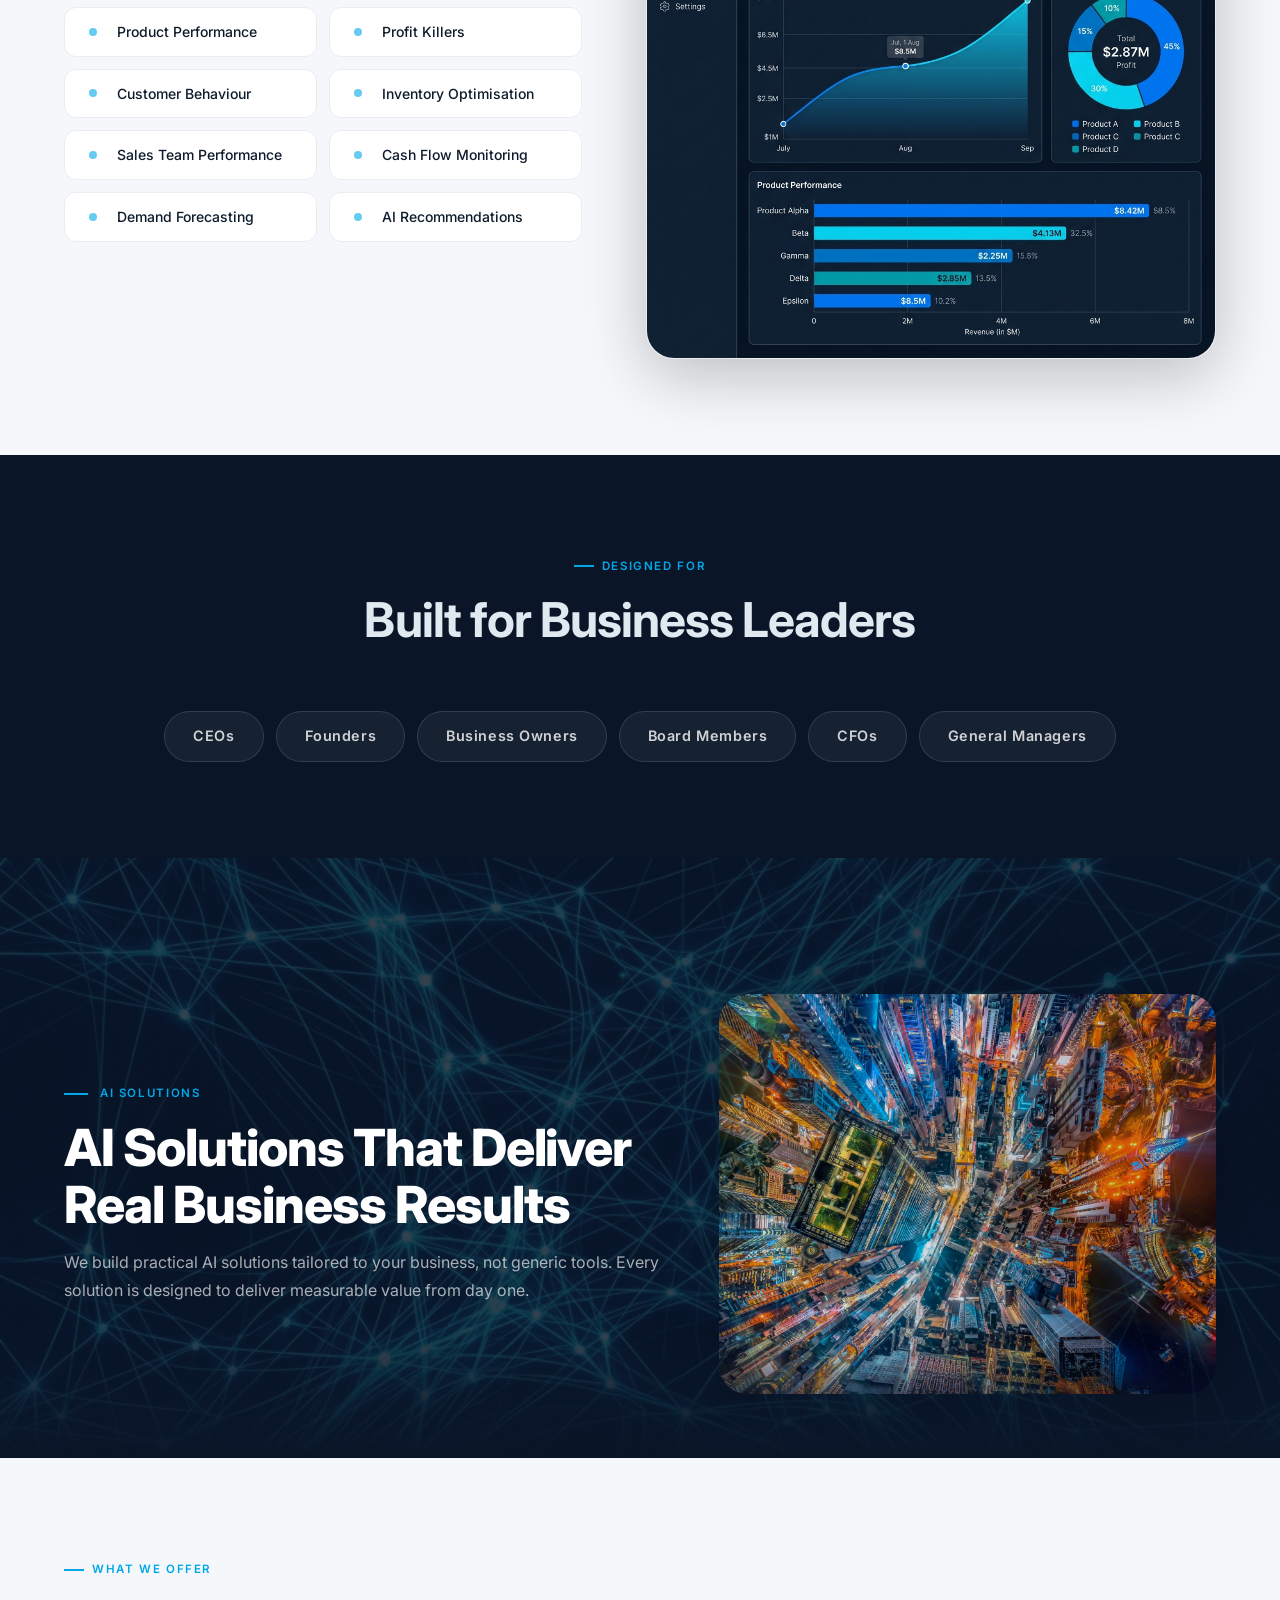
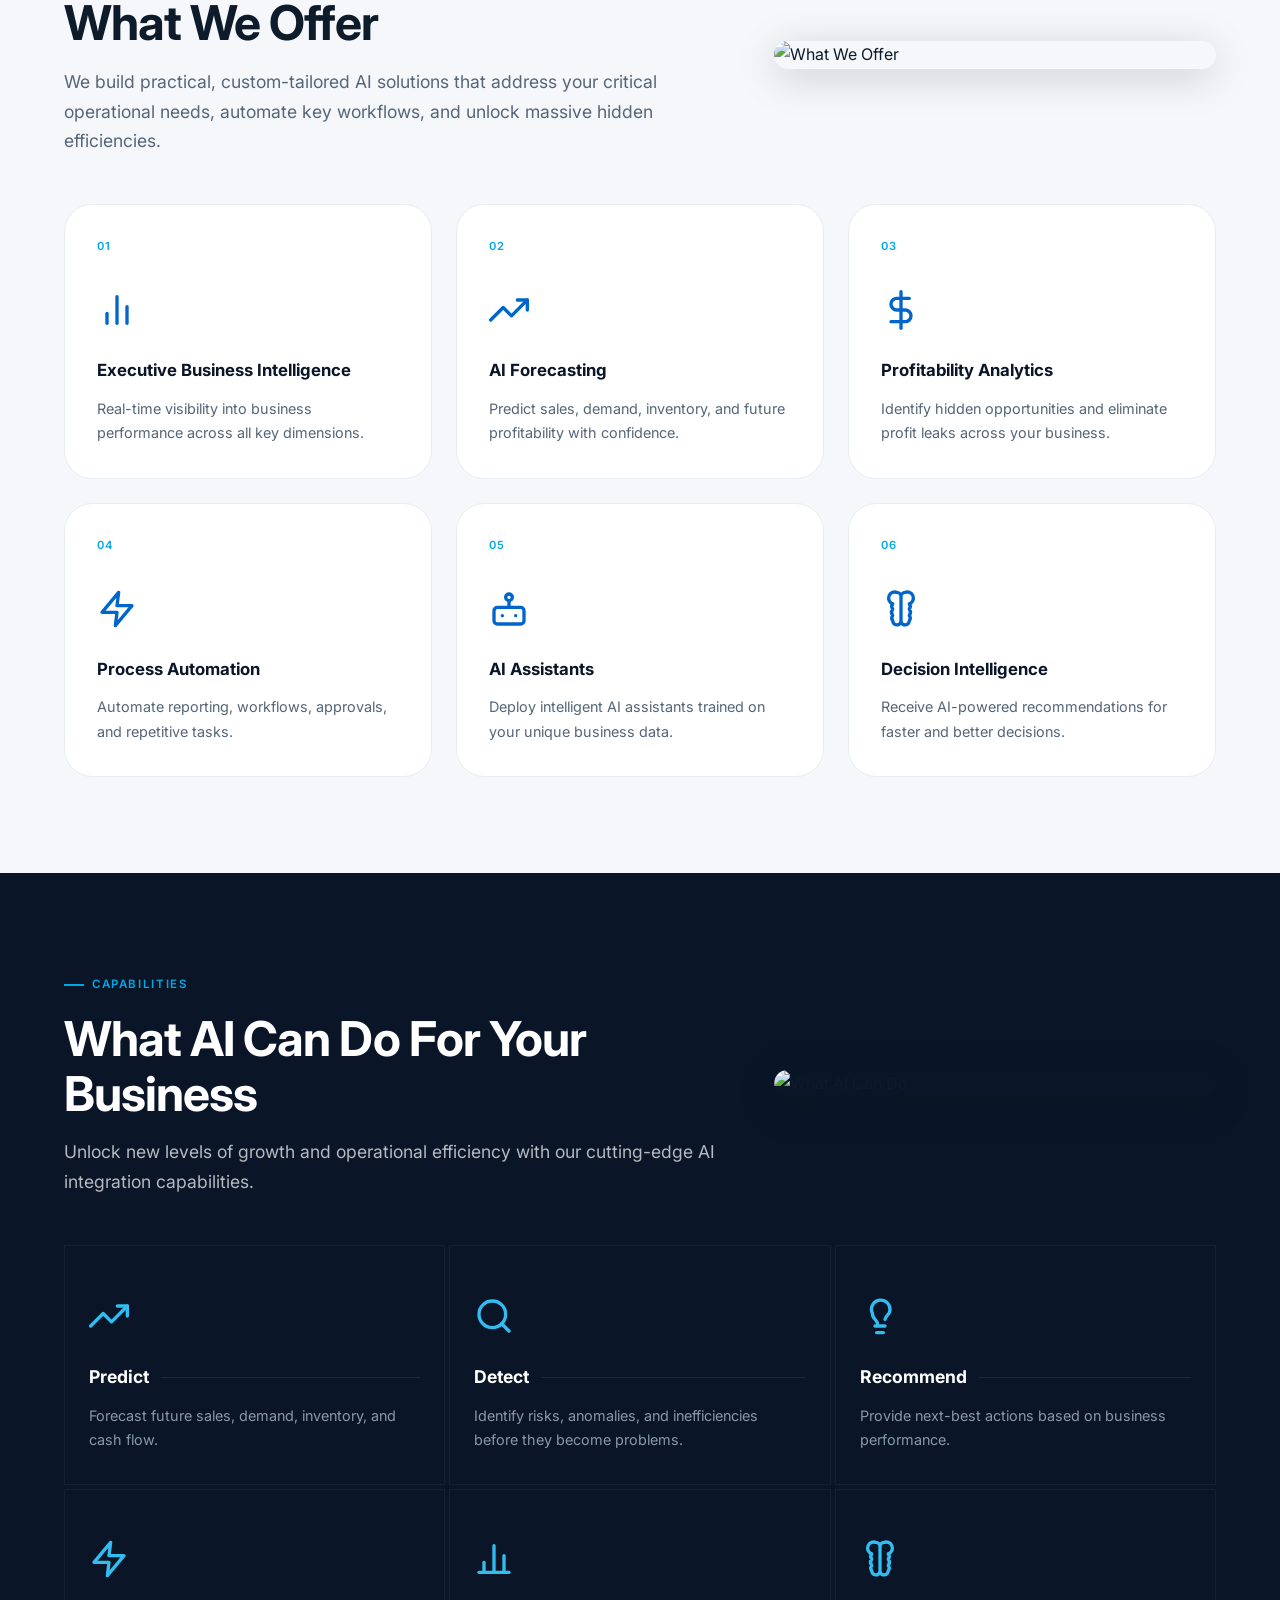
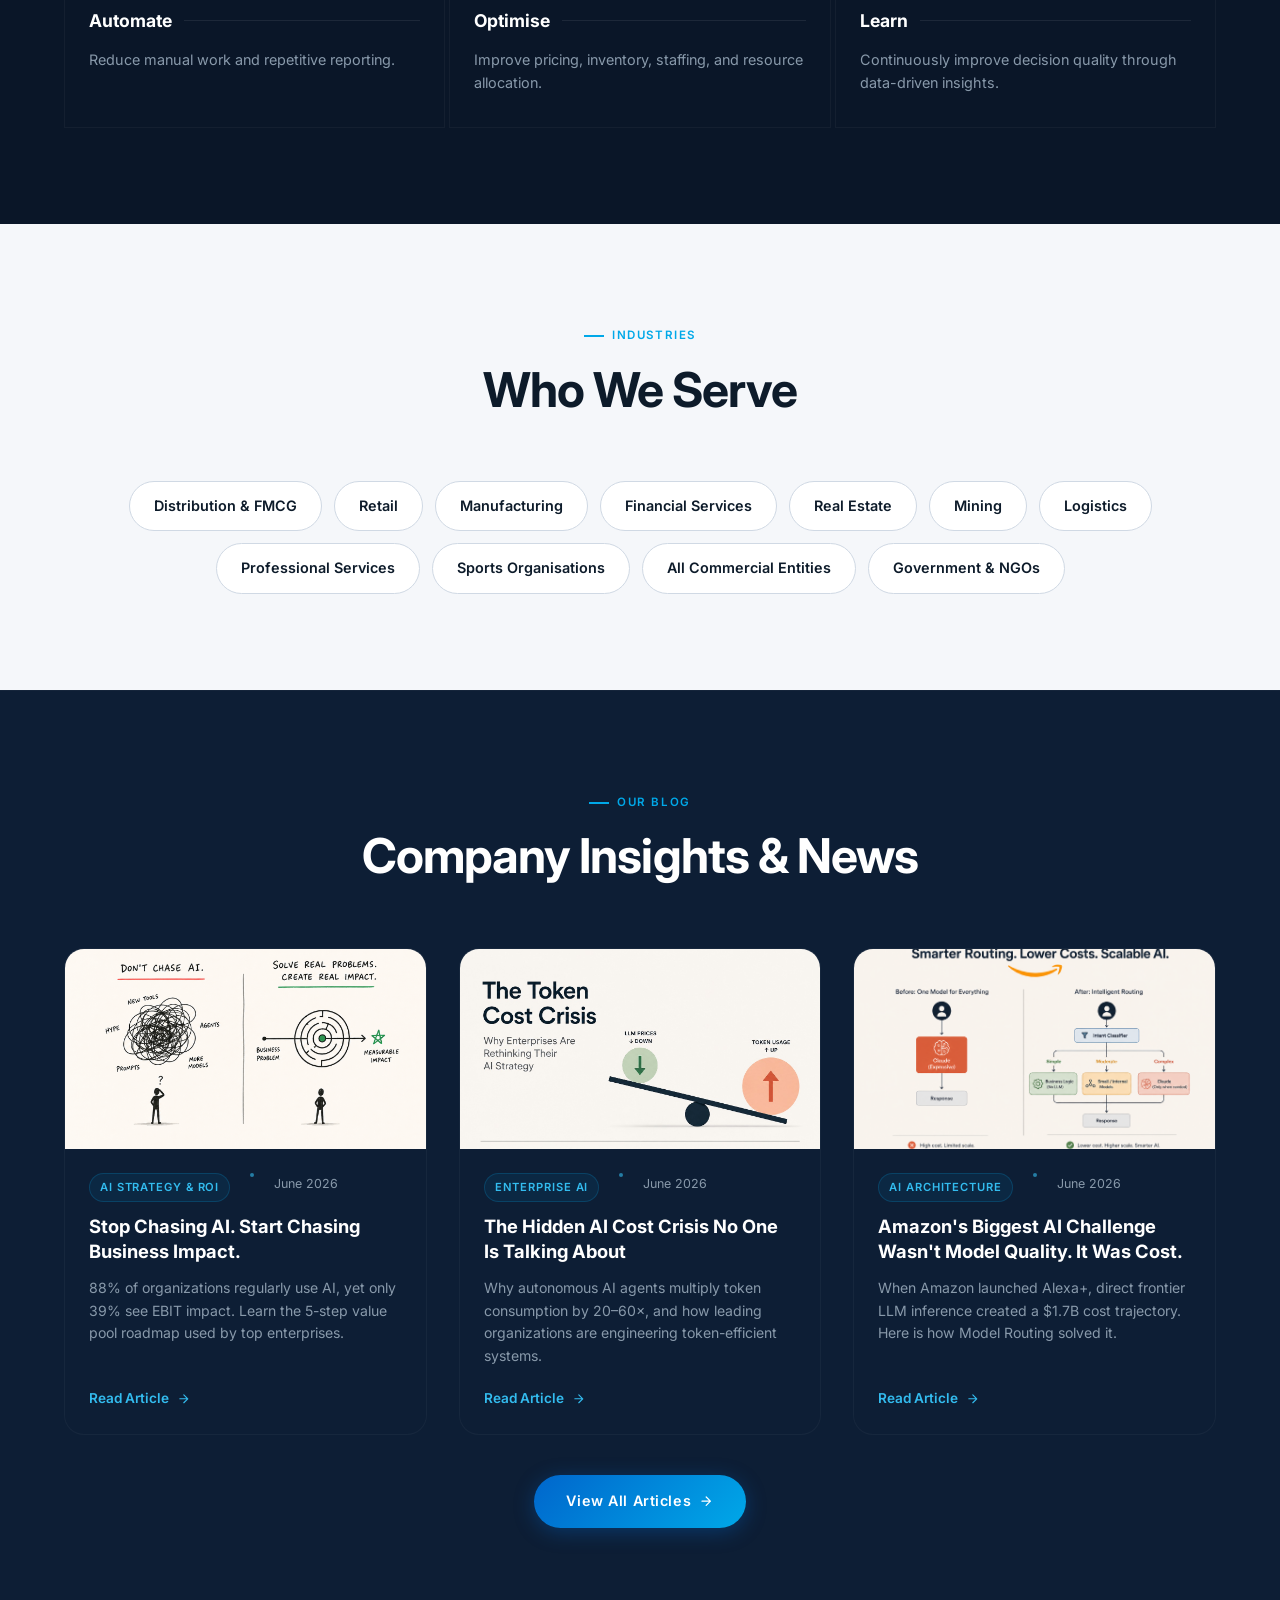
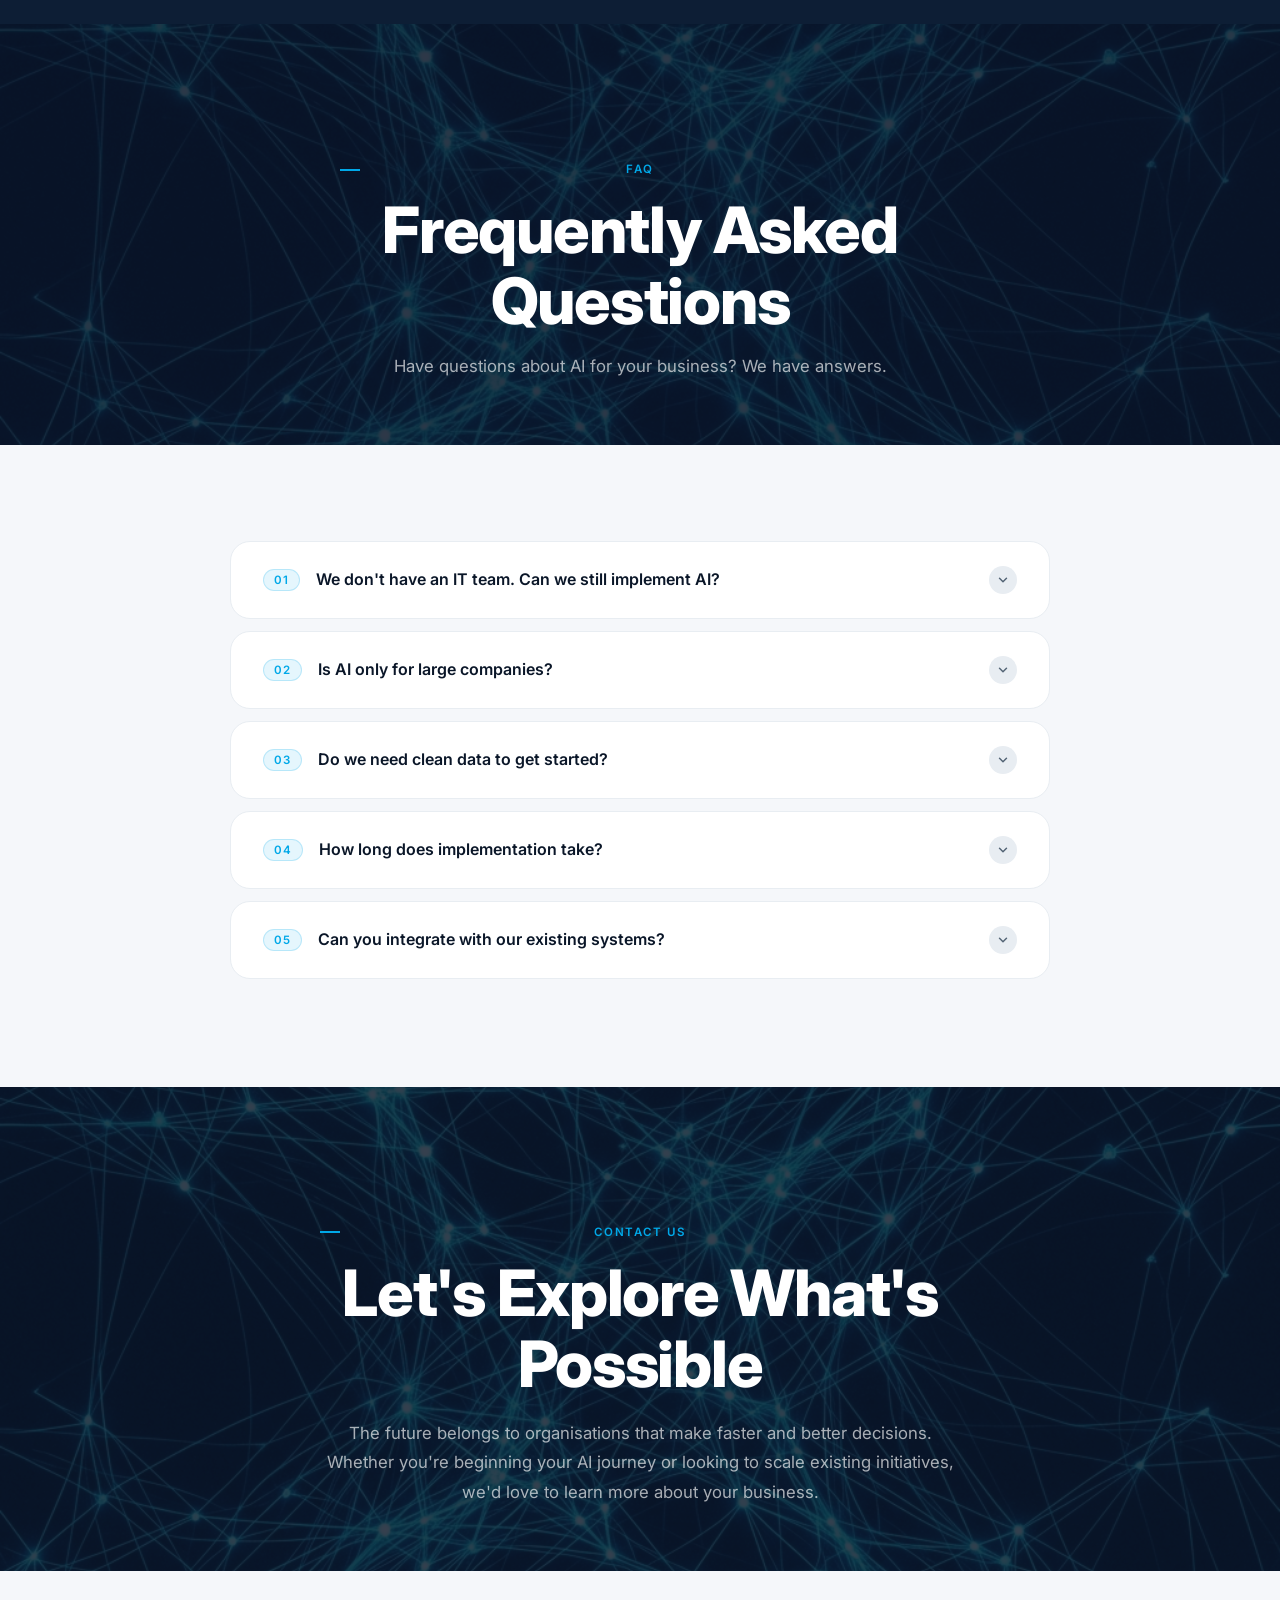
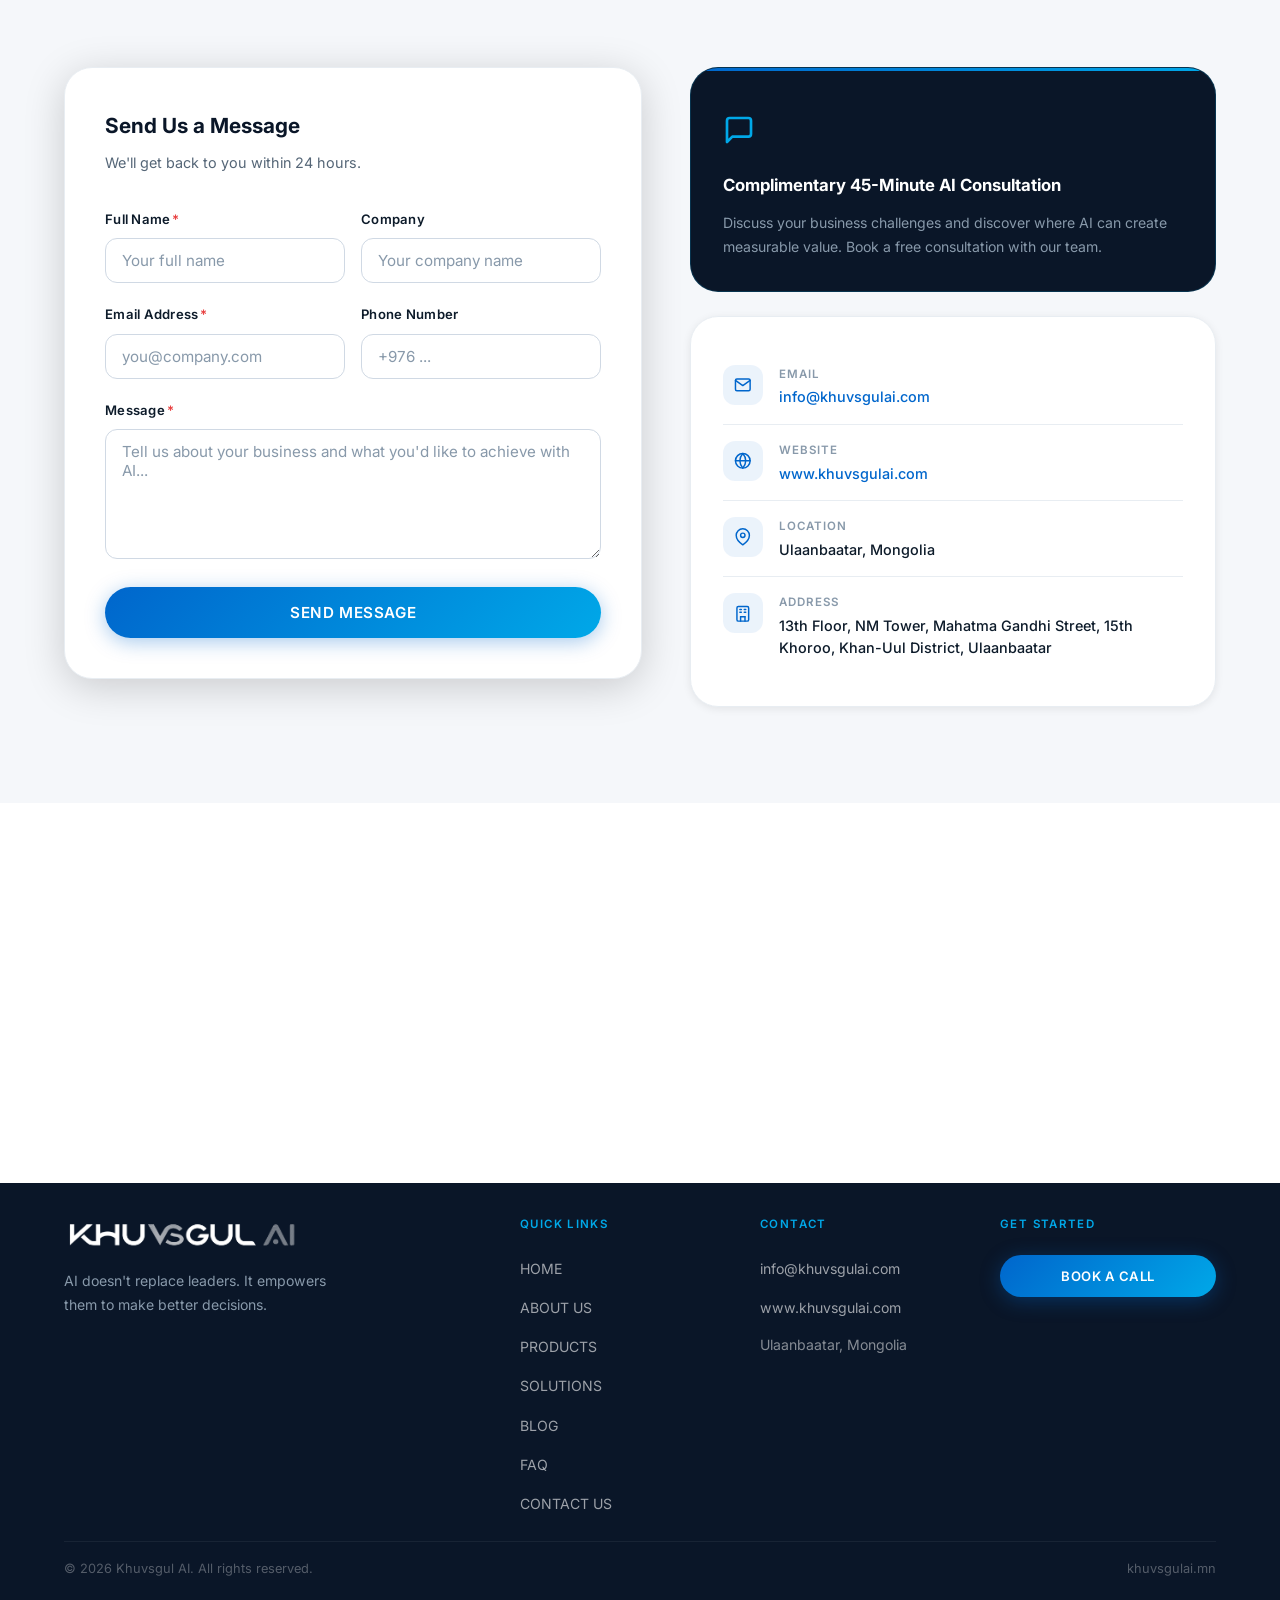
==== commit de530174: "feat(blog): publish 5 enterprise AI articles with images, responsive cards, and updated homepage pre" ====
--- a/index.html
+++ b/index.html
@@ -884,27 +884,20 @@
         </div>
 
         <div class="recent-grid" style="margin-top: var(--space-8);">
-          <!-- Post 1 -->
+          <!-- Post 5 (Flagship) -->
           <article class="blog-card reveal delay-1">
             <div class="blog-card__image">
-              <div class="blog-card__image-placeholder"></div>
-              <svg class="svg-icon" viewBox="0 0 24 24" fill="none" style="stroke: var(--cyan-300);">
-                <line x1="18" y1="20" x2="18" y2="10" />
-                <line x1="12" y1="20" x2="12" y2="4" />
-                <line x1="6" y1="20" x2="6" y2="14" />
-              </svg>
+              <img src="assets/images/blog/post-5.png" alt="Stop Chasing AI. Start Chasing Business Impact." />
             </div>
             <div class="blog-card__content">
               <div class="blog-card__meta">
-                <span class="blog-badge" style="margin-bottom:0;" data-i18n="blog.post1.cat">DATA STRATEGY</span>
+                <span class="blog-badge" style="margin-bottom:0;">AI STRATEGY & ROI</span>
                 <span class="dot"></span>
-                <span data-i18n="blog.post1.date">June 18, 2026</span>
+                <span>June 2026</span>
               </div>
-              <h3 class="blog-card__title"><a href="blog/post/index.html" data-i18n="blog.post1.title">The Importance of
-                  Clean Business Data for AI Forecasting</a></h3>
-              <p class="blog-card__desc" data-i18n="blog.post1.desc">Before implementing predictive models, businesses
-                must structure their internal database schemas. Here is a practical roadmap to data preparation.</p>
-              <a href="blog/post/index.html" class="blog-card__link">
+              <h3 class="blog-card__title"><a href="blog/stop-chasing-ai-start-chasing-business-impact/index.html">Stop Chasing AI. Start Chasing Business Impact.</a></h3>
+              <p class="blog-card__desc">88% of organizations regularly use AI, yet only 39% see EBIT impact. Learn the 5-step value pool roadmap used by top enterprises.</p>
+              <a href="blog/stop-chasing-ai-start-chasing-business-impact/index.html" class="blog-card__link">
                 <span data-i18n="blog.read-more">Read Article</span>
                 <svg class="svg-icon" width="16" height="16" viewBox="0 0 24 24" fill="none">
                   <path d="M5 12h14M12 5l7 7-7 7" />
@@ -913,26 +906,20 @@
             </div>
           </article>
 
-          <!-- Post 2 -->
+          <!-- Post 1 -->
           <article class="blog-card reveal delay-2">
             <div class="blog-card__image">
-              <div class="blog-card__image-placeholder"></div>
-              <svg class="svg-icon" viewBox="0 0 24 24" fill="none" style="stroke: var(--cyan-300);">
-                <circle cx="12" cy="12" r="10" />
-                <rect x="9" y="9" width="6" height="6" />
-              </svg>
+              <img src="assets/images/blog/post-1.jpg" alt="The Hidden AI Cost Crisis" />
             </div>
             <div class="blog-card__content">
               <div class="blog-card__meta">
-                <span class="blog-badge" style="margin-bottom:0;" data-i18n="blog.post2.cat">SECURITY</span>
+                <span class="blog-badge" style="margin-bottom:0;">ENTERPRISE AI</span>
                 <span class="dot"></span>
-                <span data-i18n="blog.post2.date">June 12, 2026</span>
+                <span>June 2026</span>
               </div>
-              <h3 class="blog-card__title"><a href="blog/post/index.html" data-i18n="blog.post2.title">Deploying Local
-                  AI Assistants: Security & Governance</a></h3>
-              <p class="blog-card__desc" data-i18n="blog.post2.desc">How to train domain-specific models on proprietary
-                company knowledge bases without leaking confidential intelligence to public APIs.</p>
-              <a href="blog/post/index.html" class="blog-card__link">
+              <h3 class="blog-card__title"><a href="blog/hidden-ai-cost-crisis/index.html">The Hidden AI Cost Crisis No One Is Talking About</a></h3>
+              <p class="blog-card__desc">Why autonomous AI agents multiply token consumption by 20–60×, and how leading organizations are engineering token-efficient systems.</p>
+              <a href="blog/hidden-ai-cost-crisis/index.html" class="blog-card__link">
                 <span data-i18n="blog.read-more">Read Article</span>
                 <svg class="svg-icon" width="16" height="16" viewBox="0 0 24 24" fill="none">
                   <path d="M5 12h14M12 5l7 7-7 7" />
@@ -941,26 +928,20 @@
             </div>
           </article>
 
-          <!-- Post 3 -->
+          <!-- Post 2 -->
           <article class="blog-card reveal delay-3">
             <div class="blog-card__image">
-              <div class="blog-card__image-placeholder"></div>
-              <svg class="svg-icon" viewBox="0 0 24 24" fill="none" style="stroke: var(--cyan-300);">
-                <polygon points="13 2 3 14 12 14 11 22 21 10 12 10 13 2" />
-              </svg>
+              <img src="assets/images/blog/post-2.png" alt="Amazon's AI Architecture Challenge" />
             </div>
             <div class="blog-card__content">
               <div class="blog-card__meta">
-                <span class="blog-badge" style="margin-bottom:0;" data-i18n="blog.post3.cat">DECISION
-                  INTELLIGENCE</span>
+                <span class="blog-badge" style="margin-bottom:0;">AI ARCHITECTURE</span>
                 <span class="dot"></span>
-                <span data-i18n="blog.post3.date">May 28, 2026</span>
+                <span>June 2026</span>
               </div>
-              <h3 class="blog-card__title"><a href="blog/post/index.html" data-i18n="blog.post3.title">ROI in AI:
-                  Measuring the Impact of Process Automation</a></h3>
-              <p class="blog-card__desc" data-i18n="blog.post3.desc">A mathematical guide for CFOs and CEOs to calculate
-                financial payback timelines and operational savings from automation workflows.</p>
-              <a href="blog/post/index.html" class="blog-card__link">
+              <h3 class="blog-card__title"><a href="blog/amazons-biggest-ai-challenge-cost/index.html">Amazon's Biggest AI Challenge Wasn't Model Quality. It Was Cost.</a></h3>
+              <p class="blog-card__desc">When Amazon launched Alexa+, direct frontier LLM inference created a $1.7B cost trajectory. Here is how Model Routing solved it.</p>
+              <a href="blog/amazons-biggest-ai-challenge-cost/index.html" class="blog-card__link">
                 <span data-i18n="blog.read-more">Read Article</span>
                 <svg class="svg-icon" width="16" height="16" viewBox="0 0 24 24" fill="none">
                   <path d="M5 12h14M12 5l7 7-7 7" />
--- a/css/pages/blog.css
+++ b/css/pages/blog.css
@@ -374,12 +374,73 @@
   margin: var(--space-8) 0;
 }
 
-.post-content code {
+.post-content table {
+  width: 100%;
+  border-collapse: collapse;
+  margin: var(--space-8) 0;
+  background: var(--navy-800);
+  border: 1px solid rgba(255, 255, 255, 0.08);
+  border-radius: var(--radius-md);
+  overflow: hidden;
+}
+
+.post-content th,
+.post-content td {
+  padding: 12px 16px;
+  text-align: left;
+  border-bottom: 1px solid rgba(255, 255, 255, 0.05);
+  font-size: 0.95rem;
+}
+
+.post-content th {
+  background: rgba(0, 168, 232, 0.1);
+  color: var(--cyan-300);
+  font-weight: var(--fw-semibold);
+  text-transform: uppercase;
+  font-size: 0.8rem;
+  letter-spacing: 0.05em;
+}
+
+.post-content tr:last-child td {
+  border-bottom: none;
+}
+
+.post-content tr:hover td {
+  background: rgba(255, 255, 255, 0.02);
+}
+
+.post-tags {
+  display: flex;
+  flex-wrap: wrap;
+  gap: var(--space-2);
+  margin-top: var(--space-8);
+  padding-top: var(--space-6);
+  border-top: 1px solid rgba(255, 255, 255, 0.06);
+}
+
+.post-tag {
+  display: inline-block;
+  padding: 4px 10px;
+  background: rgba(255, 255, 255, 0.04);
+  border: 1px solid rgba(255, 255, 255, 0.08);
+  border-radius: var(--radius-full);
+  color: var(--text-muted-dark);
+  font-size: 0.75rem;
   font-family: monospace;
-  background: rgba(255, 255, 255, 0.06);
-  padding: 2px 6px;
-  border-radius: var(--radius-sm);
-  font-size: 0.9rem;
+}
+
+.featured-card__image-container img,
+.blog-card__image img {
+  width: 100%;
+  height: 100%;
+  object-fit: cover;
+  display: block;
+  transition: transform var(--transition-base);
+}
+
+.featured-card:hover .featured-card__image-container img,
+.blog-card:hover .blog-card__image img {
+  transform: scale(1.04);
 }
 
 /* Post footer action block */
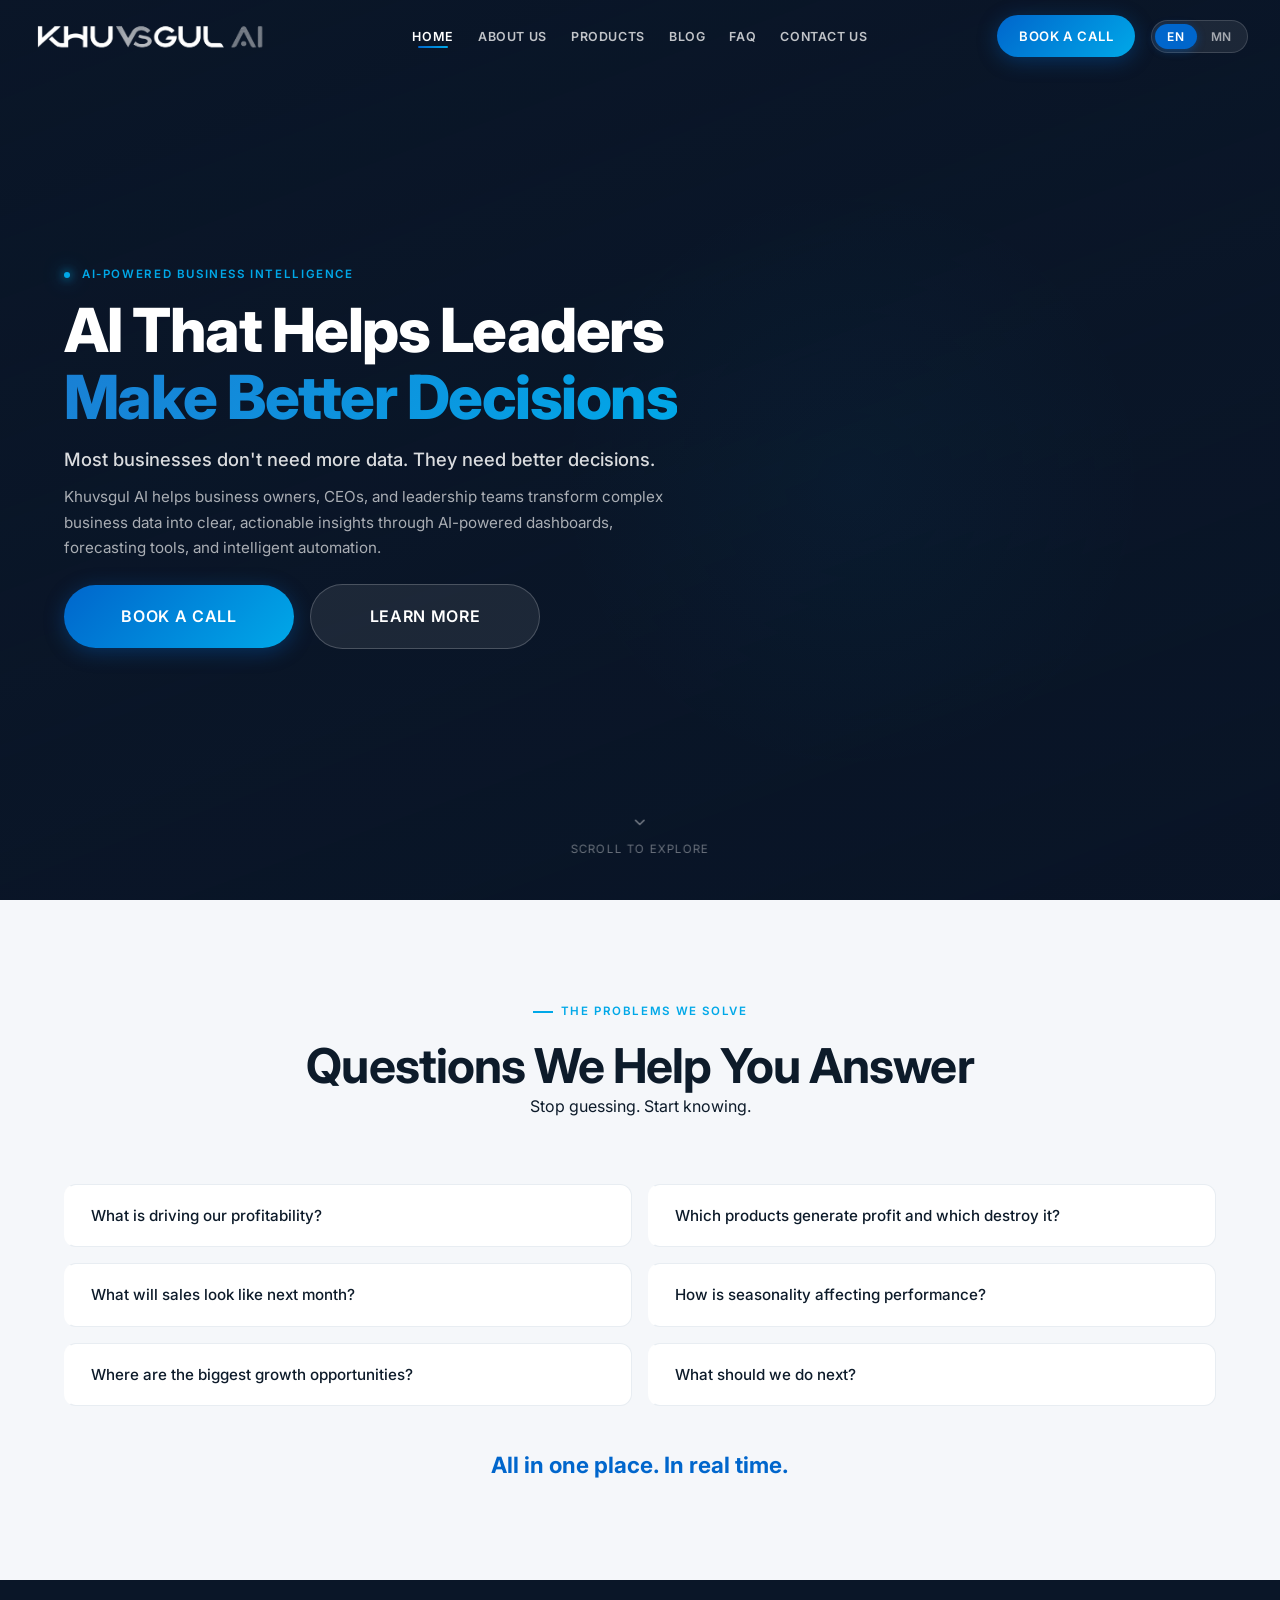
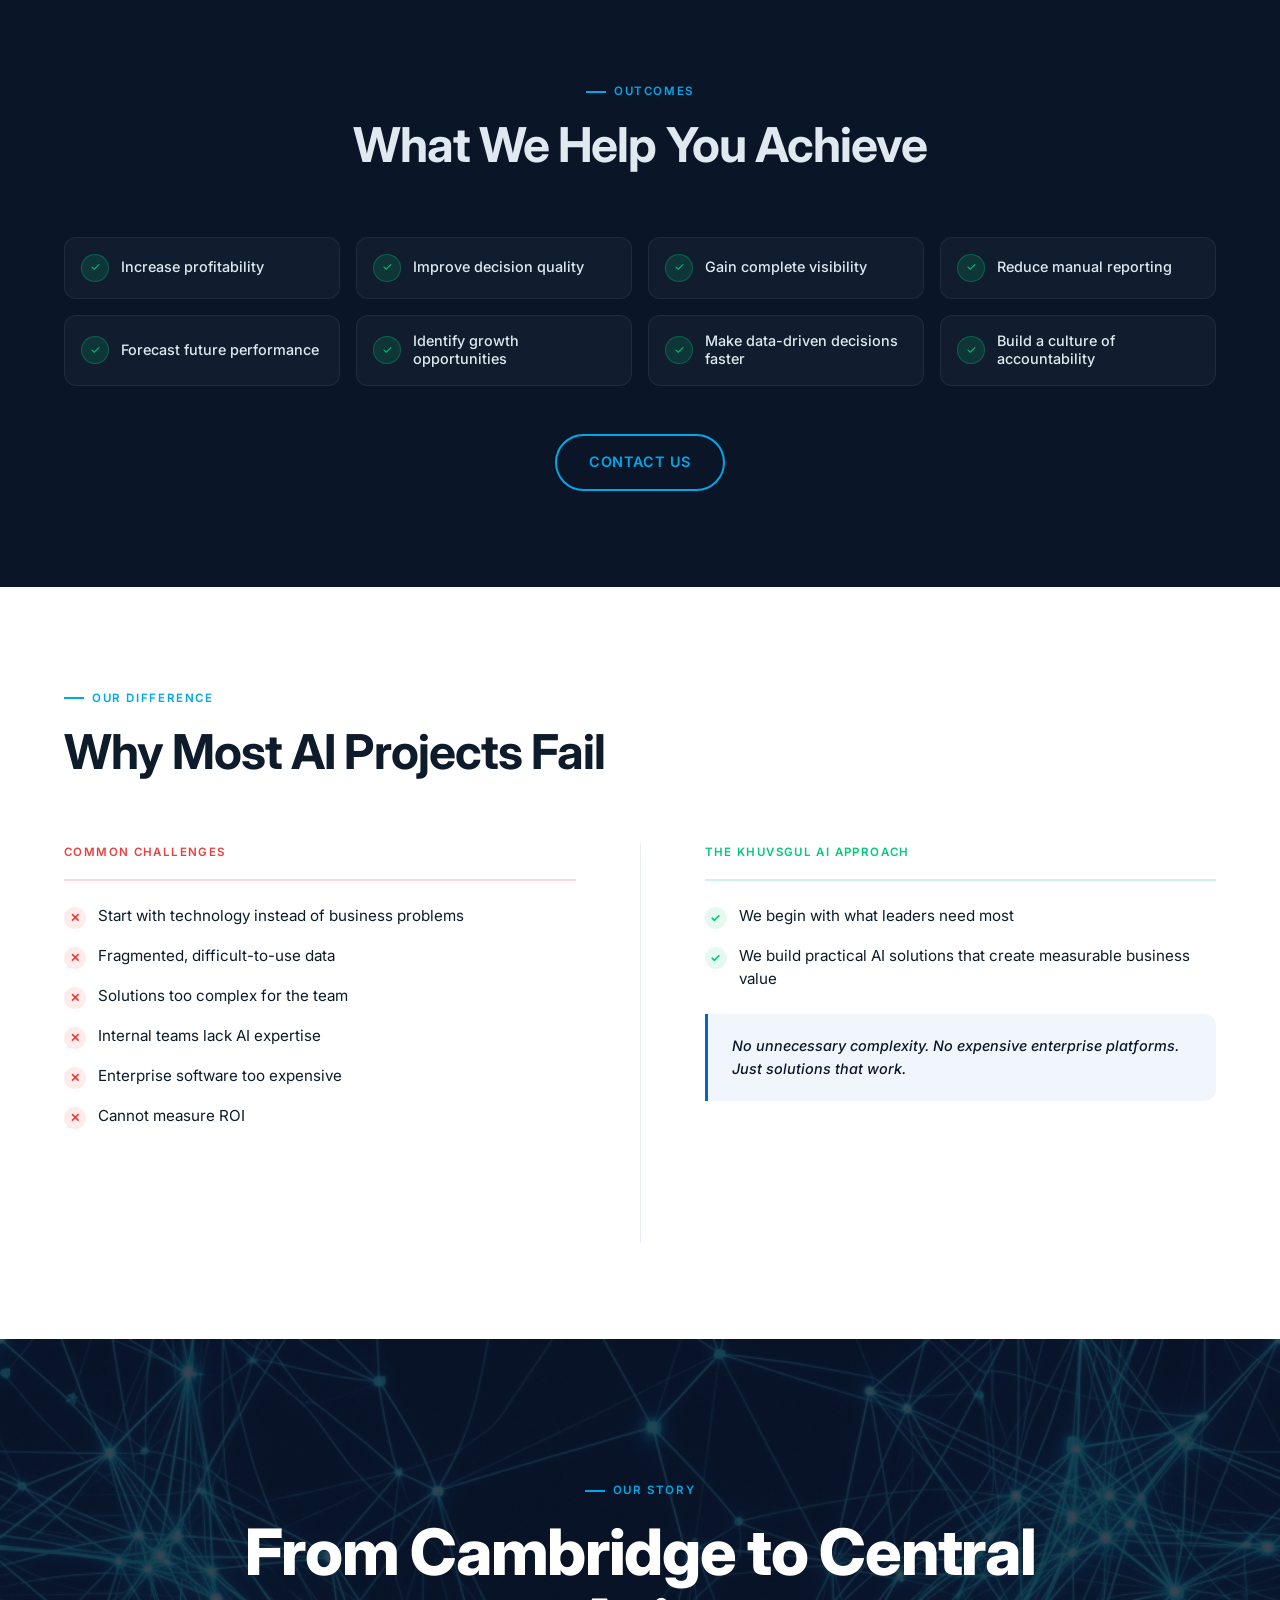
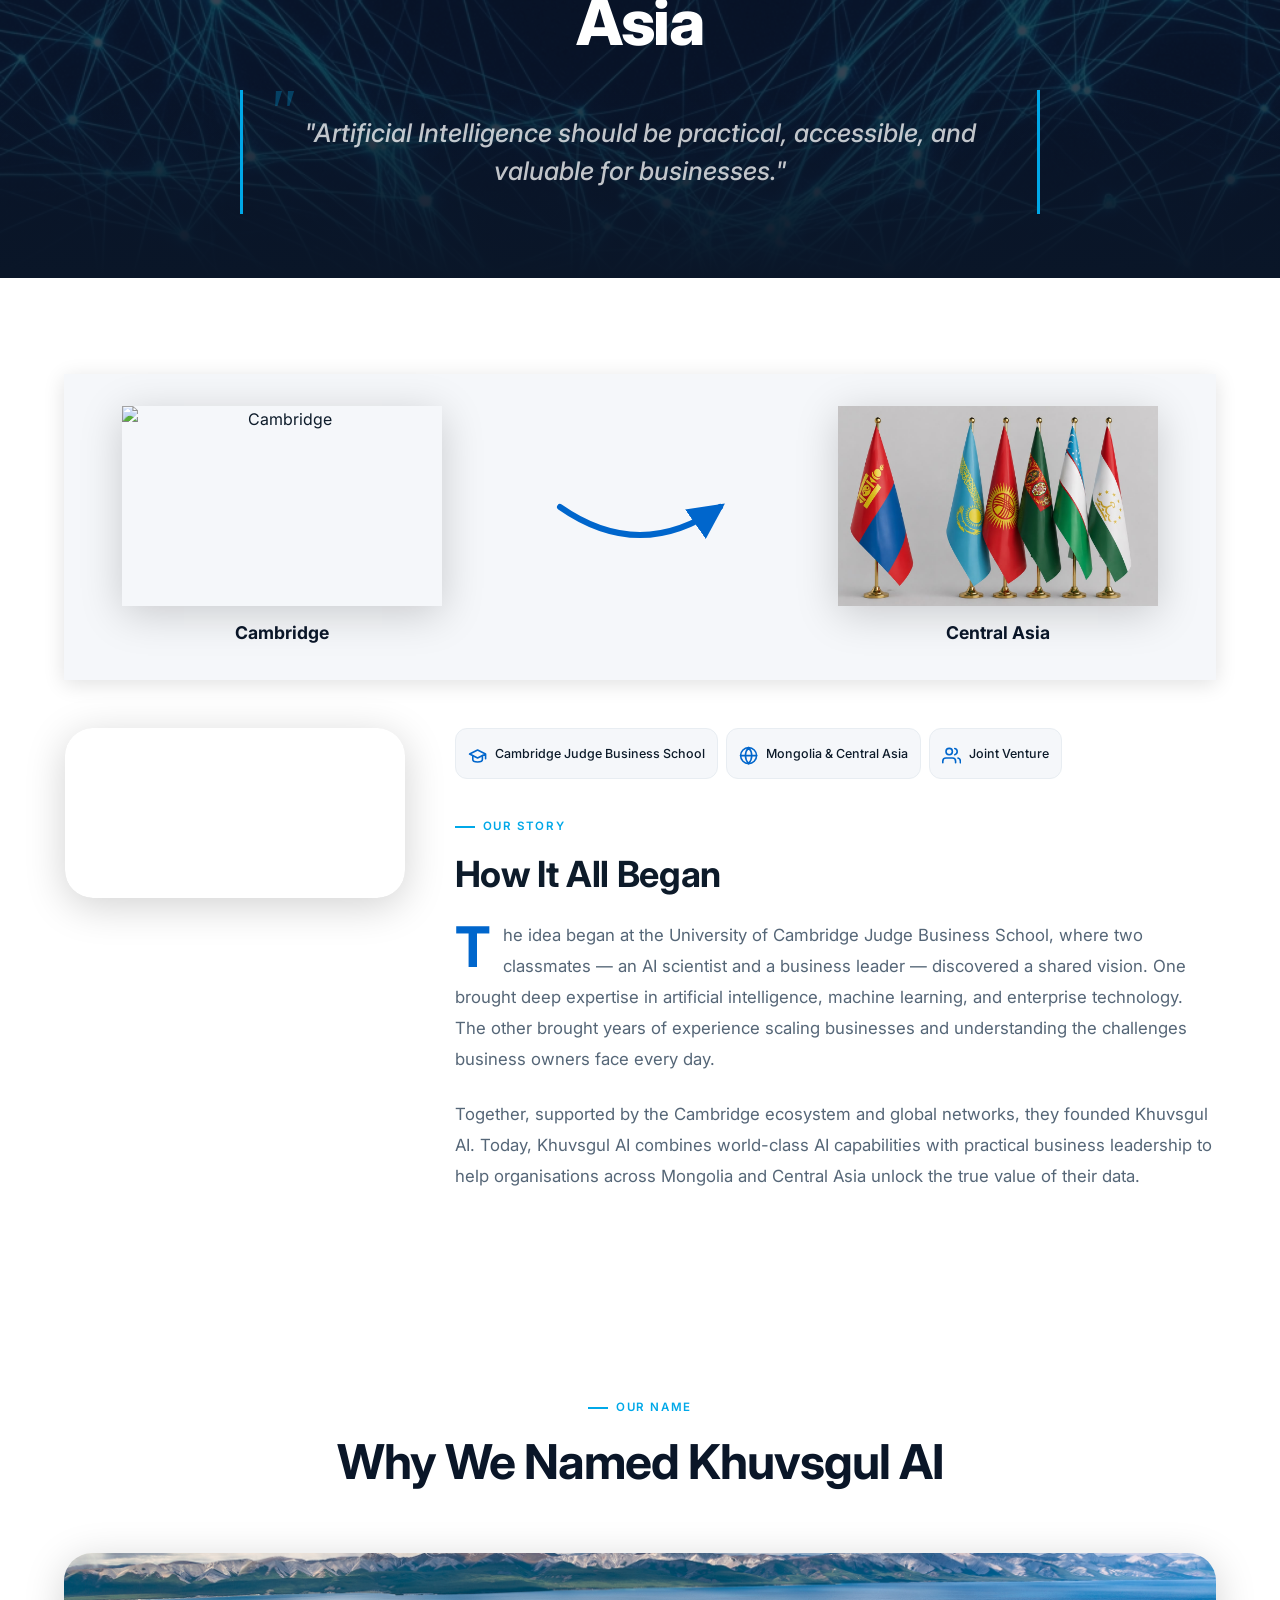
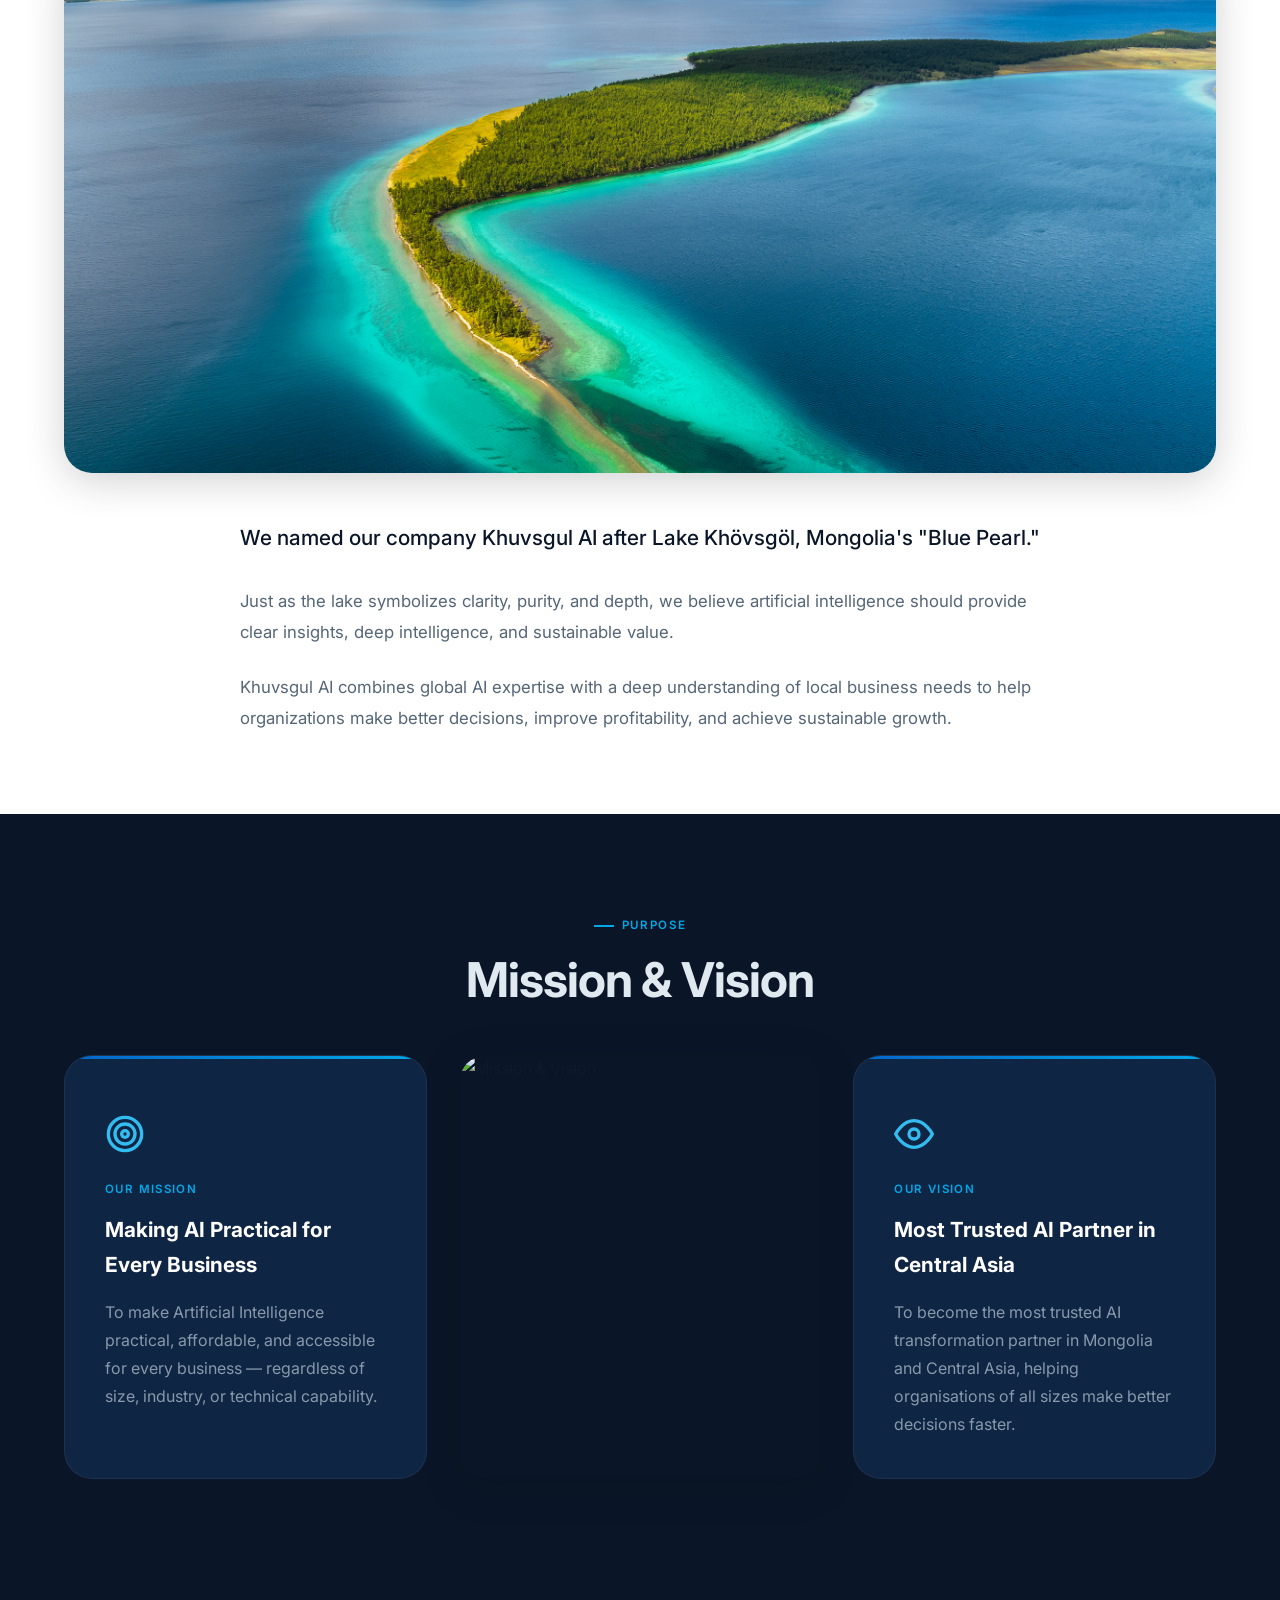
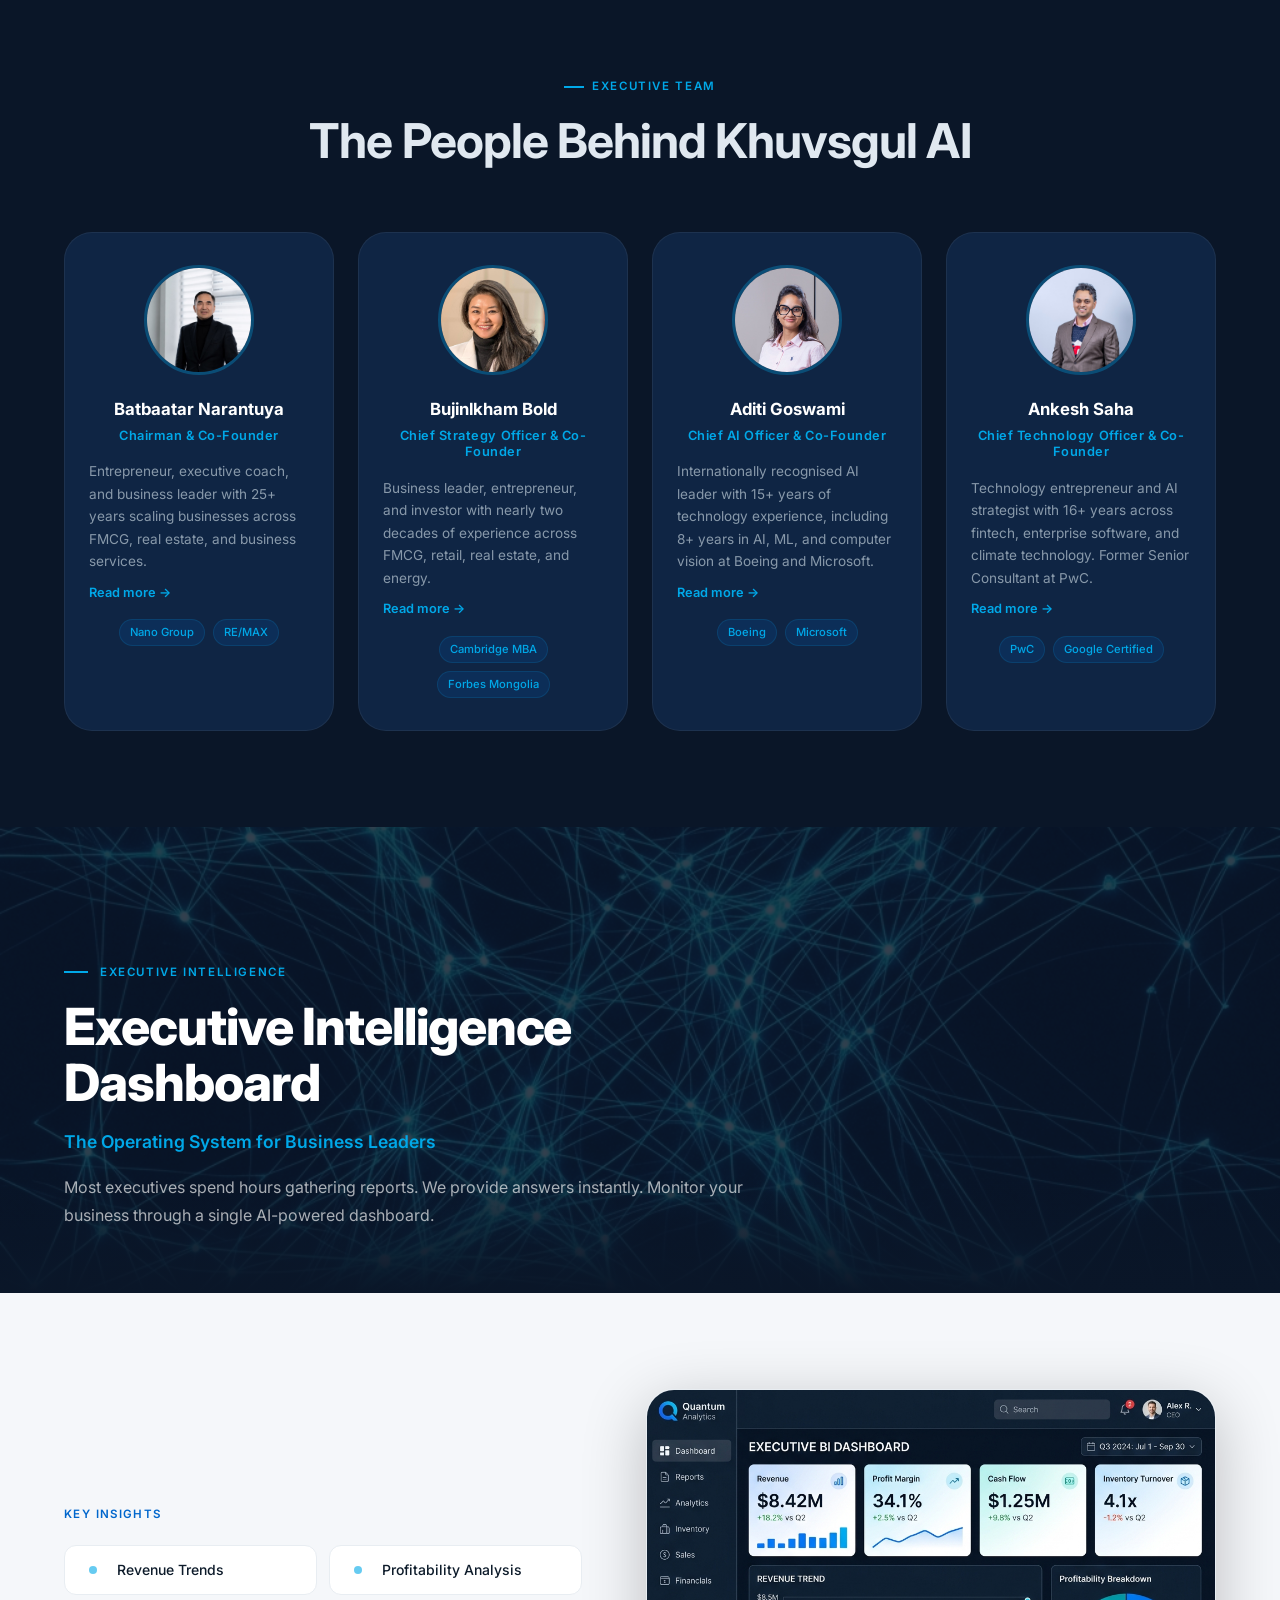
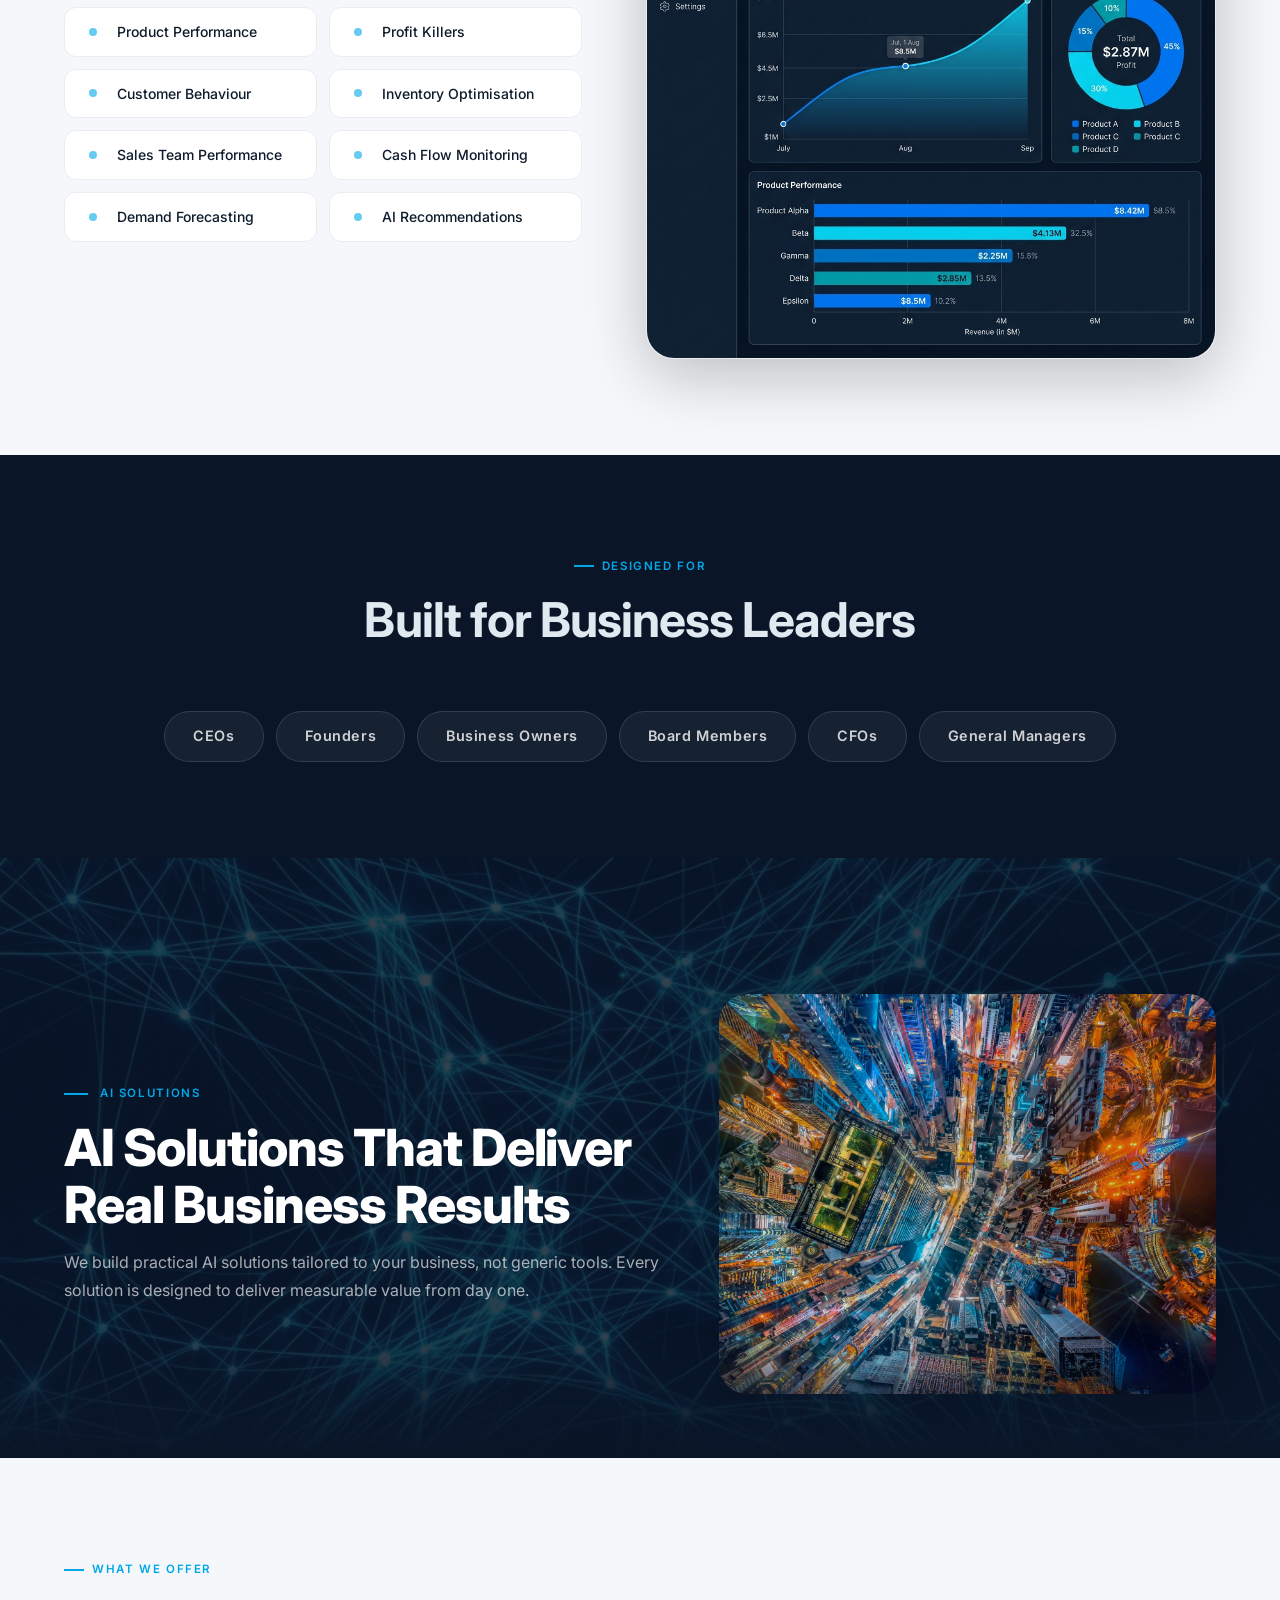
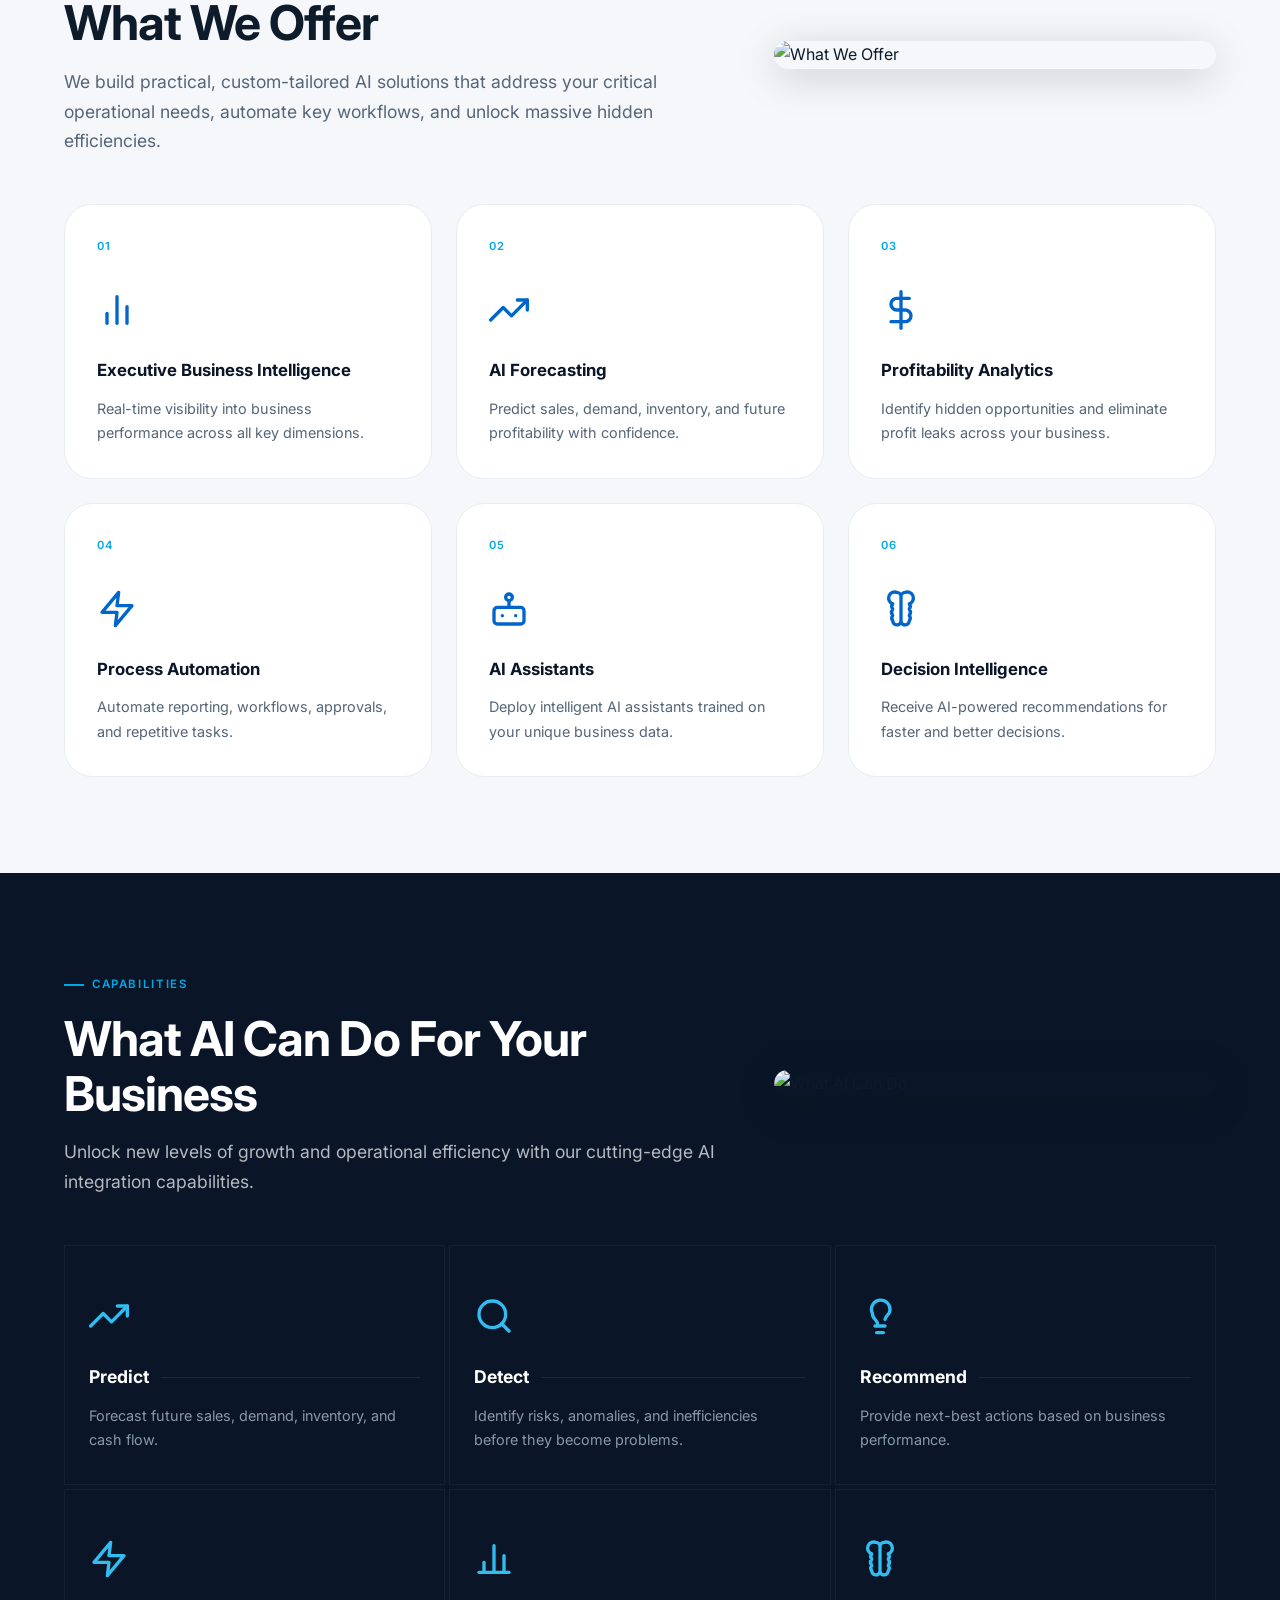
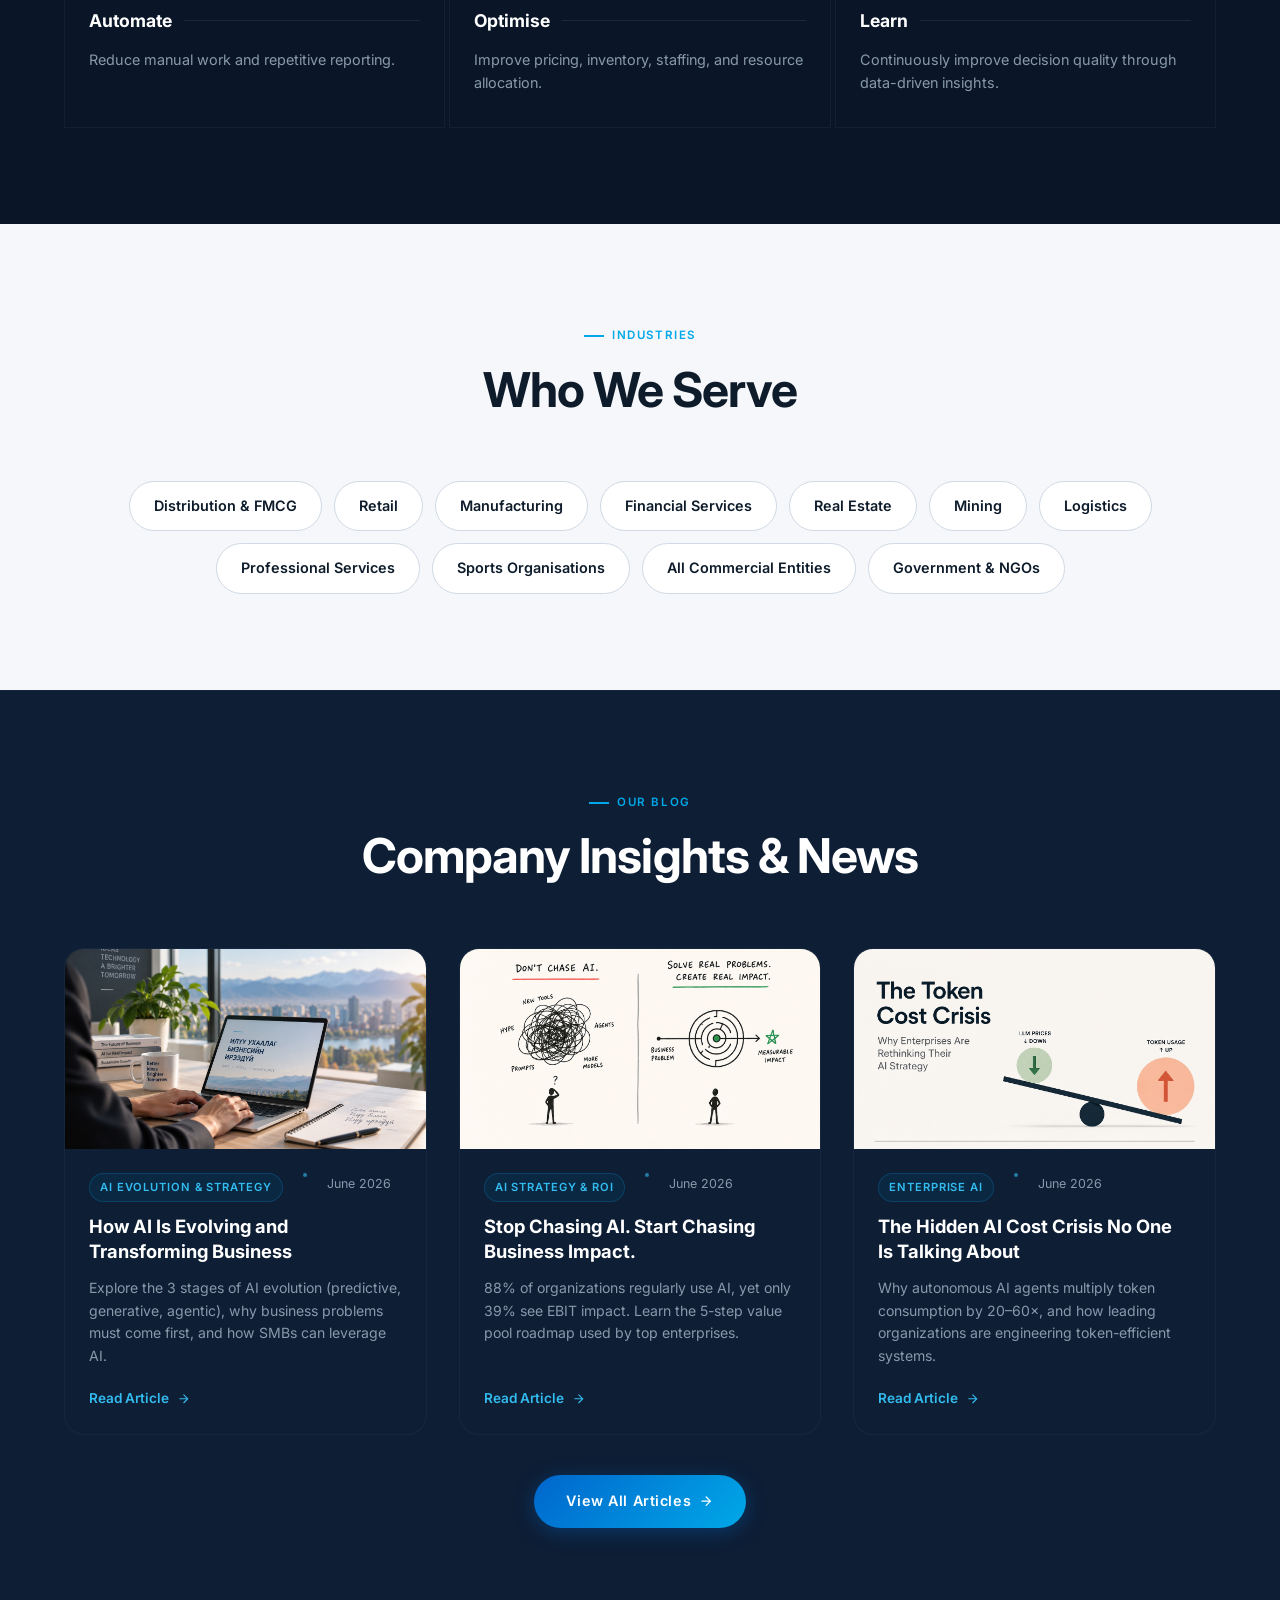
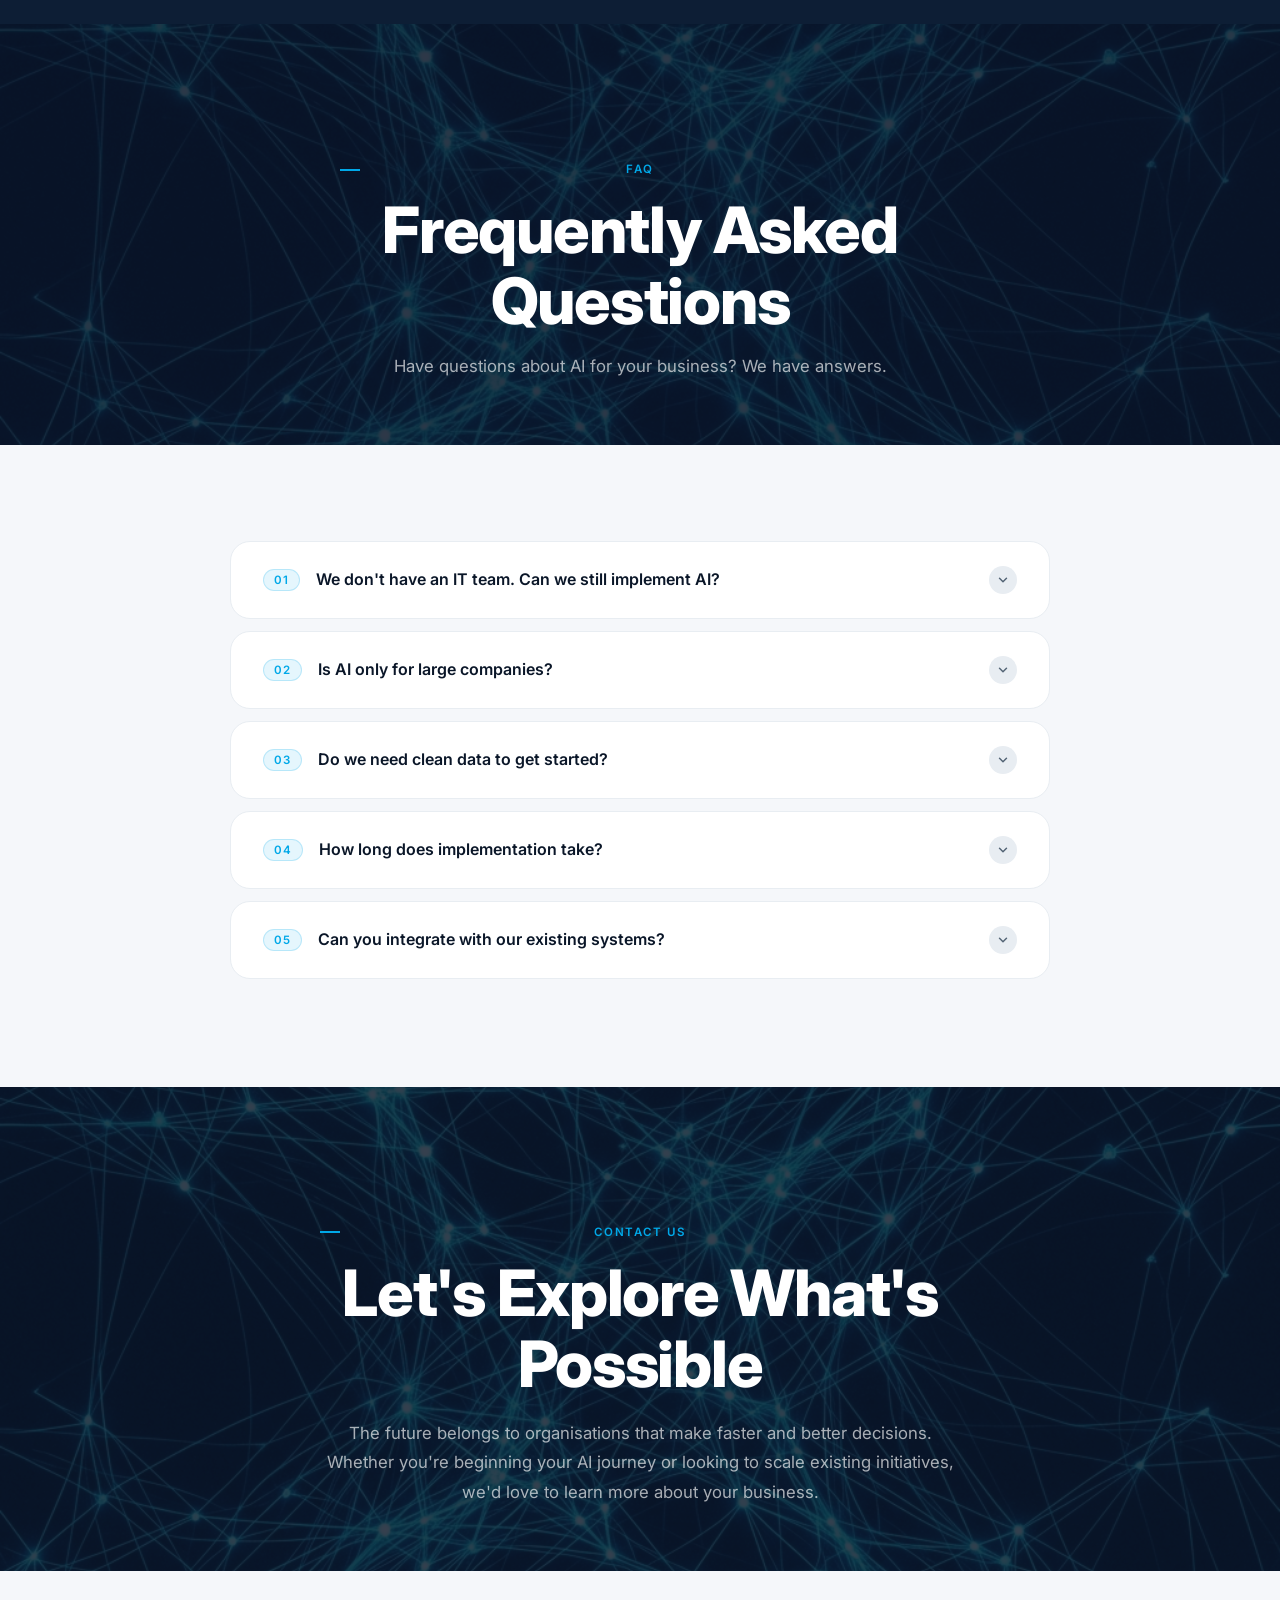
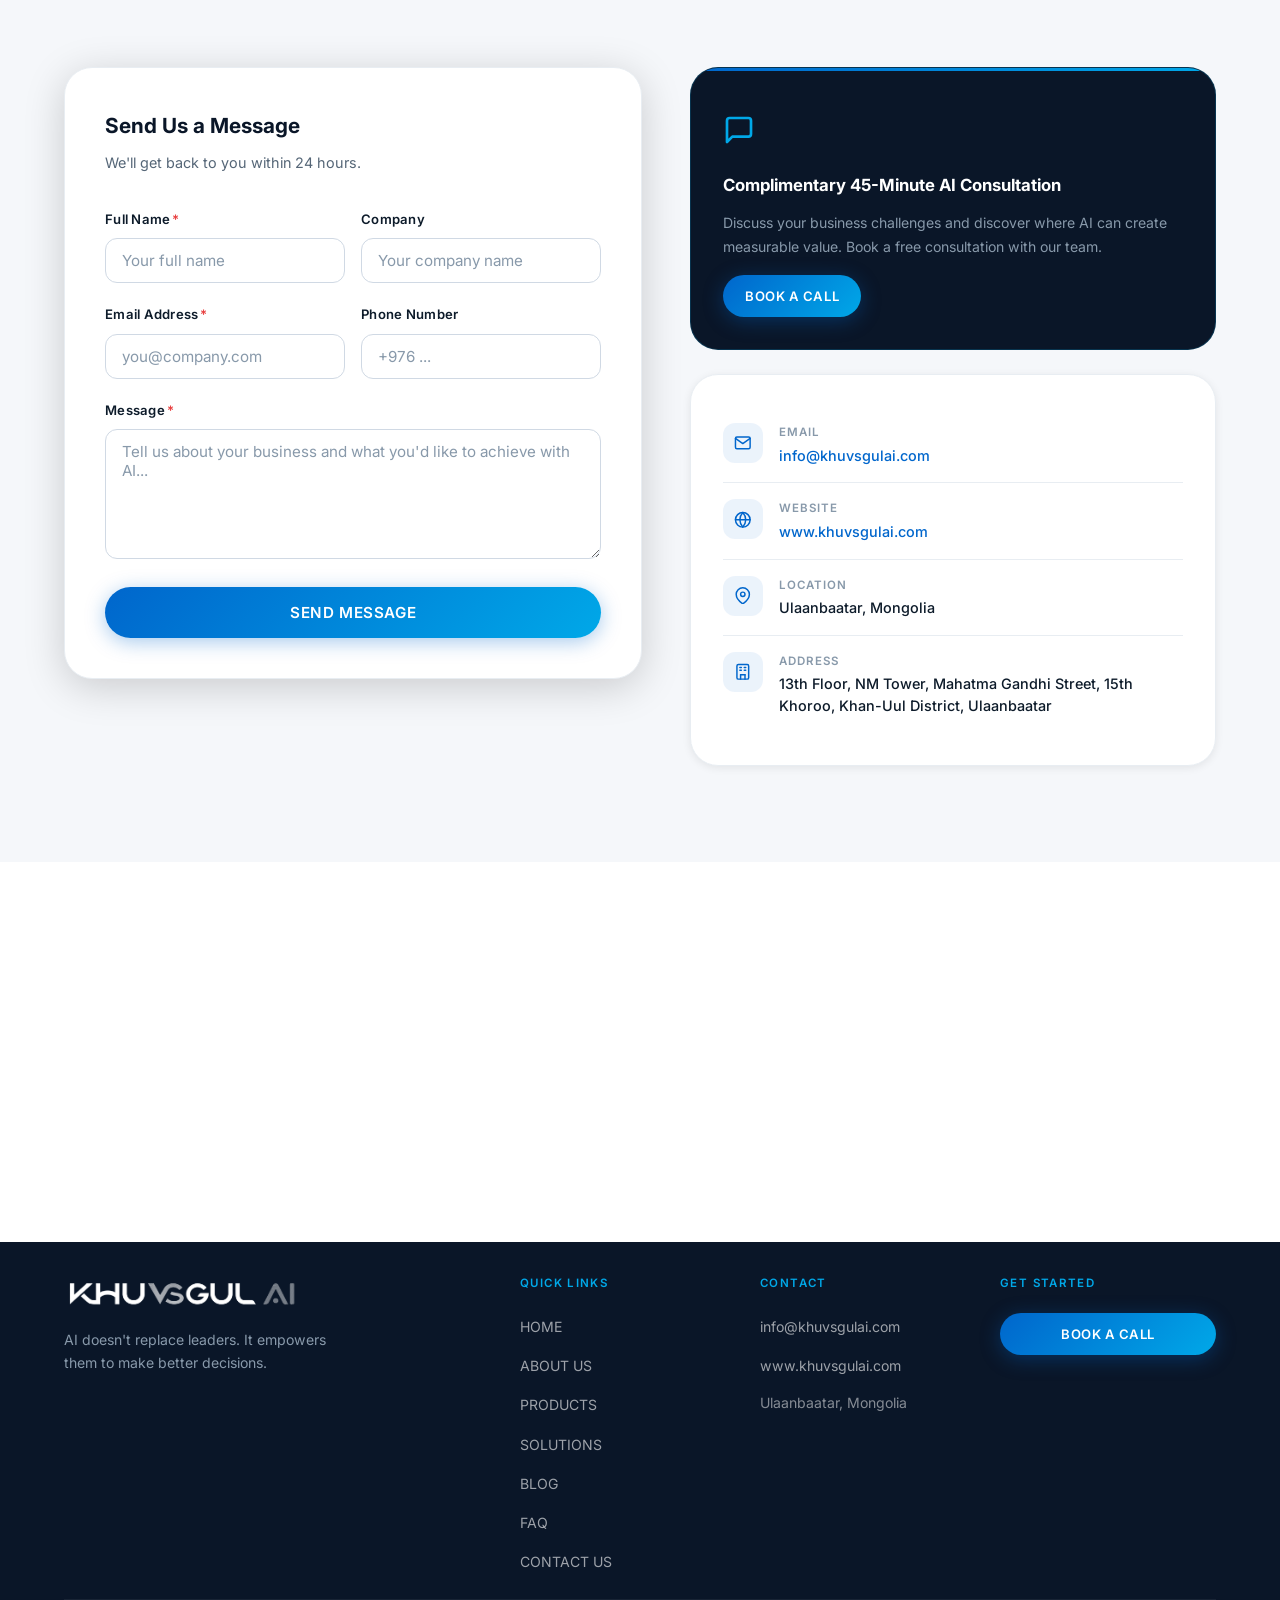
==== commit 9cf10a33: "Add Calendly integration and new blog post: How AI Is Evolving and Transforming Business" ====
--- a/index.html
+++ b/index.html
@@ -105,8 +105,8 @@
       </ul>
 
       <div class="nav__controls">
-        <!-- INSERT CALENDLY LINK BELOW IF NEEDED -->
-        <a href="#contact" class="btn btn--primary btn--sm" data-i18n="cta.book-demo">BOOK A CALL</a>
+        <!-- Calendly Booking Link -->
+        <a href="https://calendly.com/khuvsgulai-info/30min" target="_blank" rel="noopener noreferrer" class="btn btn--primary btn--sm" data-i18n="cta.book-demo">BOOK A CALL</a>
         <div class="lang-toggle" role="group" aria-label="Language selection">
           <button class="lang-btn active" data-lang="en">EN</button>
           <button class="lang-btn" data-lang="mn">MN</button>
@@ -130,8 +130,8 @@
       <a href="#contact" class="nav__drawer-link" data-section="contact" data-i18n="nav.contact">CONTACT US</a>
     </nav>
     <div class="nav__drawer-footer">
-      <!-- INSERT CALENDLY LINK BELOW IF NEEDED -->
-      <a href="#contact" class="btn btn--primary btn--sm" data-i18n="cta.book-demo">BOOK A CALL</a>
+      <!-- Calendly Booking Link -->
+      <a href="https://calendly.com/khuvsgulai-info/30min" target="_blank" rel="noopener noreferrer" class="btn btn--primary btn--sm" data-i18n="cta.book-demo">BOOK A CALL</a>
       <div class="lang-toggle" role="group">
         <button class="lang-btn active" data-lang="en">EN</button>
         <button class="lang-btn" data-lang="mn">MN</button>
@@ -179,8 +179,8 @@
           </p>
 
           <div class="hero__cta hero-animate hero-animate-5">
-            <!-- INSERT CALENDLY LINK BELOW IF NEEDED -->
-            <a href="#contact" class="btn btn--primary btn--lg" data-i18n="home.hero.cta1">BOOK A CALL</a>
+            <!-- Calendly Booking Link -->
+            <a href="https://calendly.com/khuvsgulai-info/30min" target="_blank" rel="noopener noreferrer" class="btn btn--primary btn--lg" data-i18n="home.hero.cta1">BOOK A CALL</a>
             <a href="#about" class="btn btn--ghost-light btn--lg" data-i18n="home.hero.cta2">LEARN MORE</a>
           </div>
         </div>
@@ -884,20 +884,20 @@
         </div>
 
         <div class="recent-grid" style="margin-top: var(--space-8);">
-          <!-- Post 5 (Flagship) -->
+          <!-- Post 6 (Latest) -->
           <article class="blog-card reveal delay-1">
             <div class="blog-card__image">
-              <img src="assets/images/blog/post-5.png" alt="Stop Chasing AI. Start Chasing Business Impact." />
+              <img src="assets/images/blog/post-6.jpg" alt="How AI Is Evolving and Transforming Business" />
             </div>
             <div class="blog-card__content">
               <div class="blog-card__meta">
-                <span class="blog-badge" style="margin-bottom:0;">AI STRATEGY & ROI</span>
+                <span class="blog-badge" style="margin-bottom:0;" data-i18n="blog.post6.badge">AI EVOLUTION & STRATEGY</span>
                 <span class="dot"></span>
-                <span>June 2026</span>
+                <span data-i18n="blog.post6.date">June 2026</span>
               </div>
-              <h3 class="blog-card__title"><a href="blog/stop-chasing-ai-start-chasing-business-impact/index.html">Stop Chasing AI. Start Chasing Business Impact.</a></h3>
-              <p class="blog-card__desc">88% of organizations regularly use AI, yet only 39% see EBIT impact. Learn the 5-step value pool roadmap used by top enterprises.</p>
-              <a href="blog/stop-chasing-ai-start-chasing-business-impact/index.html" class="blog-card__link">
+              <h3 class="blog-card__title"><a href="/blog/how-ai-is-evolving-and-transforming-business/" data-i18n="blog.post6.title">How AI Is Evolving and Transforming Business</a></h3>
+              <p class="blog-card__desc" data-i18n="blog.post6.desc_home">Explore the 3 stages of AI evolution (predictive, generative, agentic), why business problems must come first, and how SMBs can leverage AI.</p>
+              <a href="/blog/how-ai-is-evolving-and-transforming-business/" class="blog-card__link">
                 <span data-i18n="blog.read-more">Read Article</span>
                 <svg class="svg-icon" width="16" height="16" viewBox="0 0 24 24" fill="none">
                   <path d="M5 12h14M12 5l7 7-7 7" />
@@ -906,20 +906,20 @@
             </div>
           </article>
 
-          <!-- Post 1 -->
+          <!-- Post 5 (Flagship) -->
           <article class="blog-card reveal delay-2">
             <div class="blog-card__image">
-              <img src="assets/images/blog/post-1.jpg" alt="The Hidden AI Cost Crisis" />
+              <img src="assets/images/blog/post-5.png" alt="Stop Chasing AI. Start Chasing Business Impact." />
             </div>
             <div class="blog-card__content">
               <div class="blog-card__meta">
-                <span class="blog-badge" style="margin-bottom:0;">ENTERPRISE AI</span>
+                <span class="blog-badge" style="margin-bottom:0;" data-i18n="blog.post5.badge">AI STRATEGY & ROI</span>
                 <span class="dot"></span>
-                <span>June 2026</span>
+                <span data-i18n="blog.post5.date">June 2026</span>
               </div>
-              <h3 class="blog-card__title"><a href="blog/hidden-ai-cost-crisis/index.html">The Hidden AI Cost Crisis No One Is Talking About</a></h3>
-              <p class="blog-card__desc">Why autonomous AI agents multiply token consumption by 20–60×, and how leading organizations are engineering token-efficient systems.</p>
-              <a href="blog/hidden-ai-cost-crisis/index.html" class="blog-card__link">
+              <h3 class="blog-card__title"><a href="/blog/stop-chasing-ai-start-chasing-business-impact/" data-i18n="blog.post5.title">Stop Chasing AI. Start Chasing Business Impact.</a></h3>
+              <p class="blog-card__desc" data-i18n="blog.post5.desc_home">88% of organizations regularly use AI, yet only 39% see EBIT impact. Learn the 5-step value pool roadmap used by top enterprises.</p>
+              <a href="/blog/stop-chasing-ai-start-chasing-business-impact/" class="blog-card__link">
                 <span data-i18n="blog.read-more">Read Article</span>
                 <svg class="svg-icon" width="16" height="16" viewBox="0 0 24 24" fill="none">
                   <path d="M5 12h14M12 5l7 7-7 7" />
@@ -928,20 +928,20 @@
             </div>
           </article>
 
-          <!-- Post 2 -->
+          <!-- Post 1 -->
           <article class="blog-card reveal delay-3">
             <div class="blog-card__image">
-              <img src="assets/images/blog/post-2.png" alt="Amazon's AI Architecture Challenge" />
+              <img src="assets/images/blog/post-1.jpg" alt="The Hidden AI Cost Crisis" />
             </div>
             <div class="blog-card__content">
               <div class="blog-card__meta">
-                <span class="blog-badge" style="margin-bottom:0;">AI ARCHITECTURE</span>
+                <span class="blog-badge" style="margin-bottom:0;" data-i18n="blog.post1.badge">ENTERPRISE AI</span>
                 <span class="dot"></span>
-                <span>June 2026</span>
+                <span data-i18n="blog.post1.date">June 2026</span>
               </div>
-              <h3 class="blog-card__title"><a href="blog/amazons-biggest-ai-challenge-cost/index.html">Amazon's Biggest AI Challenge Wasn't Model Quality. It Was Cost.</a></h3>
-              <p class="blog-card__desc">When Amazon launched Alexa+, direct frontier LLM inference created a $1.7B cost trajectory. Here is how Model Routing solved it.</p>
-              <a href="blog/amazons-biggest-ai-challenge-cost/index.html" class="blog-card__link">
+              <h3 class="blog-card__title"><a href="/blog/hidden-ai-cost-crisis/" data-i18n="blog.post1.title">The Hidden AI Cost Crisis No One Is Talking About</a></h3>
+              <p class="blog-card__desc" data-i18n="blog.post1.desc">Why autonomous AI agents multiply token consumption by 20–60×, and how leading organizations are engineering token-efficient systems.</p>
+              <a href="/blog/hidden-ai-cost-crisis/" class="blog-card__link">
                 <span data-i18n="blog.read-more">Read Article</span>
                 <svg class="svg-icon" width="16" height="16" viewBox="0 0 24 24" fill="none">
                   <path d="M5 12h14M12 5l7 7-7 7" />
@@ -952,7 +952,7 @@
         </div>
 
         <div class="text-center" style="margin-top: var(--space-10);">
-          <a href="blog/index.html" class="btn btn--primary">
+          <a href="/blog/" class="btn btn--primary">
             <span data-i18n="blog.view-all">View All Articles</span>
             <svg class="svg-icon" width="16" height="16" viewBox="0 0 24 24" fill="none"
               style="stroke: currentColor; stroke-width: 2;">
@@ -1167,6 +1167,7 @@
               </h3>
               <p class="consult-card__text" data-i18n="contact.consult.text">Discuss your business challenges and
                 discover where AI can create measurable value.</p>
+              <a href="https://calendly.com/khuvsgulai-info/30min" target="_blank" rel="noopener noreferrer" class="btn btn--primary btn--sm" style="margin-top: var(--space-4); display: inline-flex; align-items: center; gap: var(--space-2);" data-i18n="cta.book-demo">BOOK A CALL</a>
             </div>
             <div class="contact-details-card">
               <div class="contact-detail-item">
@@ -1284,8 +1285,8 @@
           <div
             style="font-size:0.72rem;font-weight:600;letter-spacing:0.12em;text-transform:uppercase;color:var(--cyan-400);margin-bottom:var(--space-5);">
             Get Started</div>
-          <!-- INSERT CALENDLY LINK BELOW IF NEEDED -->
-          <a href="#contact" class="btn btn--primary btn--sm" style="width:100%;justify-content:center;"
+          <!-- Calendly Booking Link -->
+          <a href="https://calendly.com/khuvsgulai-info/30min" target="_blank" rel="noopener noreferrer" class="btn btn--primary btn--sm" style="width:100%;justify-content:center;"
             data-i18n="cta.book-demo">BOOK A CALL</a>
         </div>
       </div>
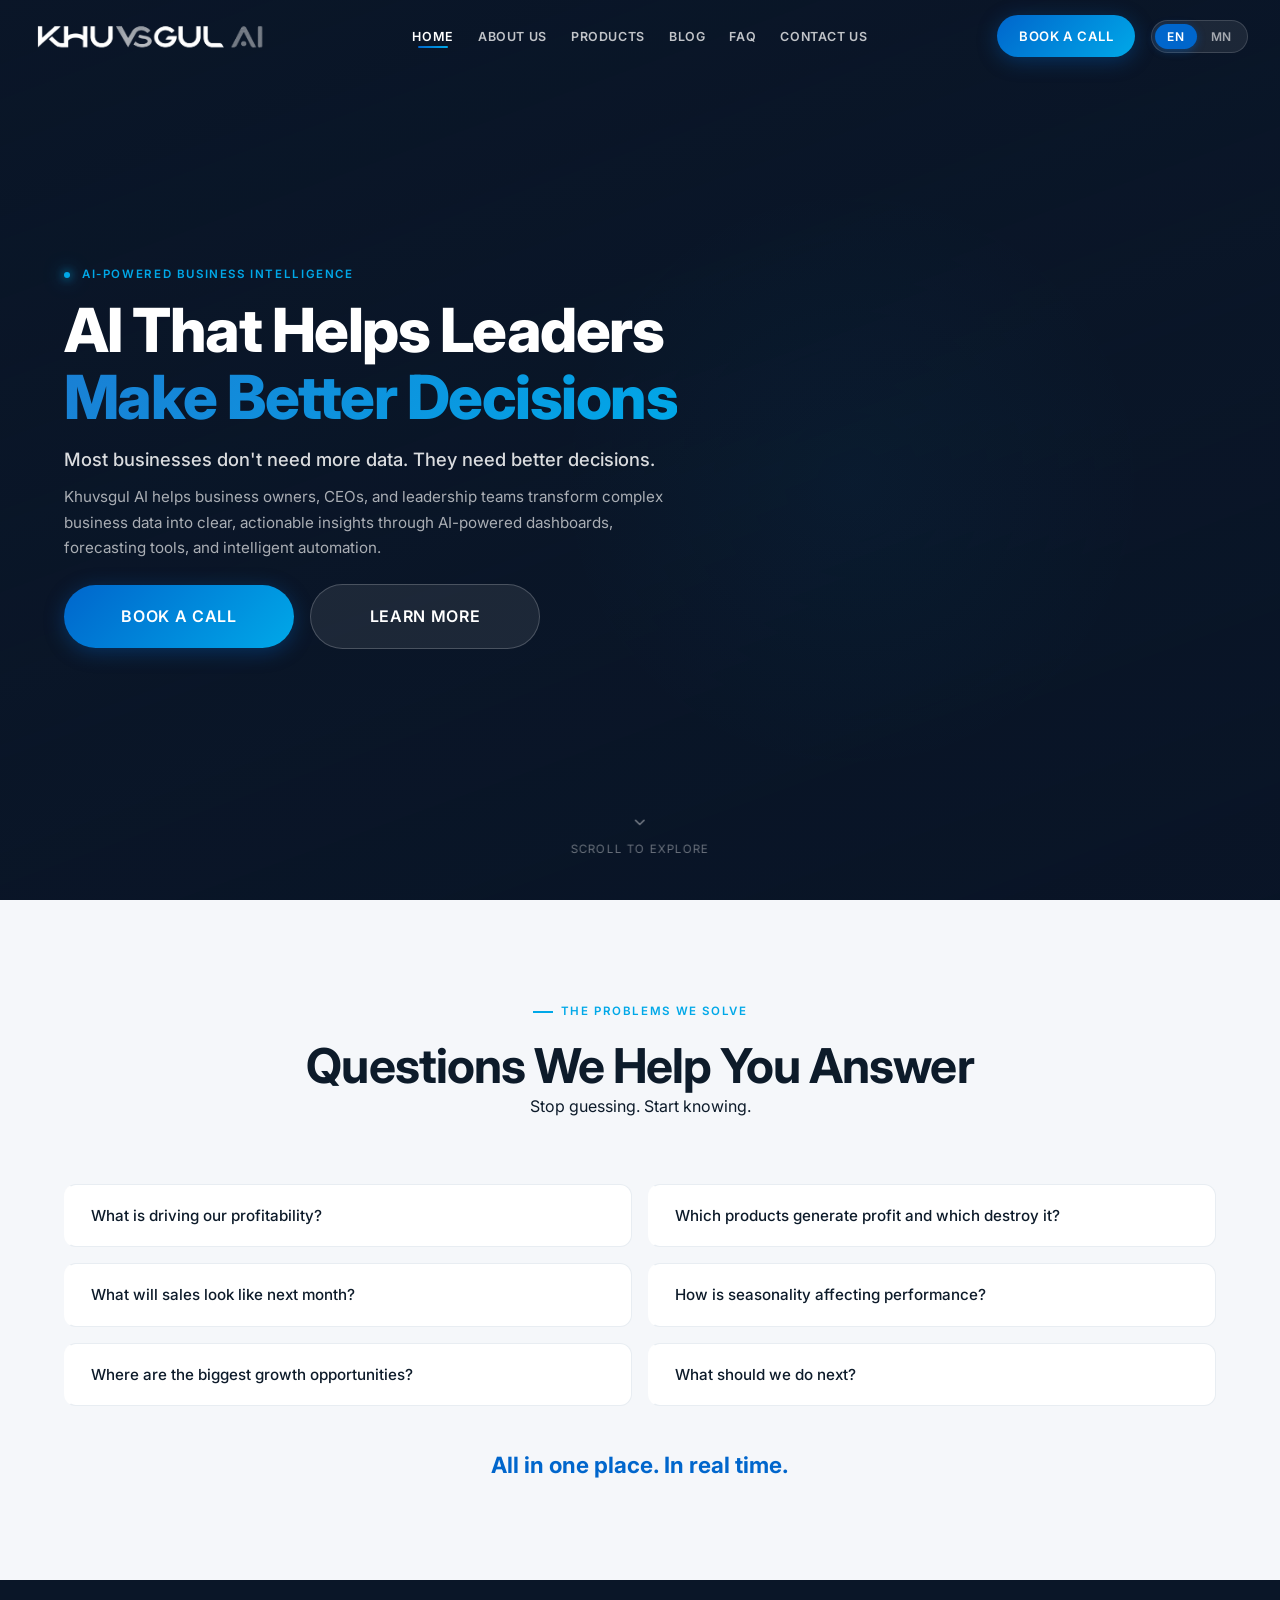
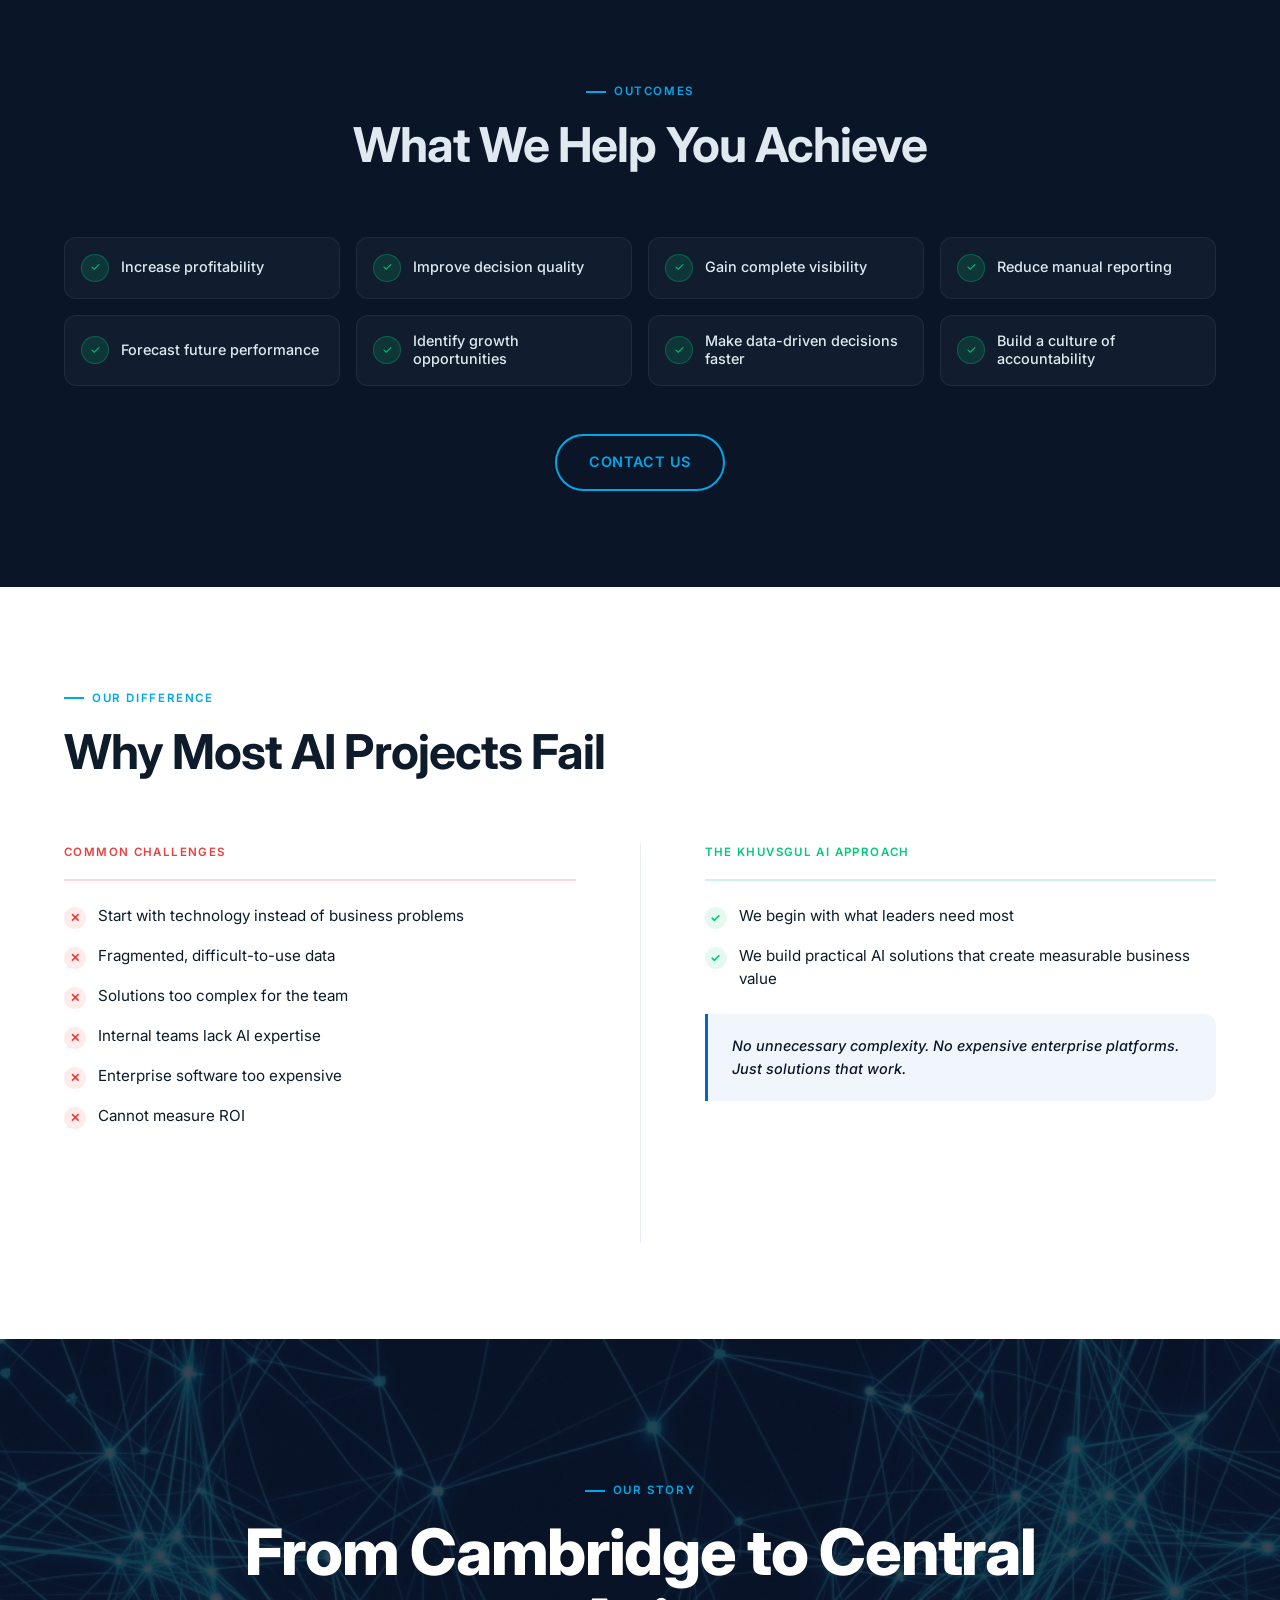
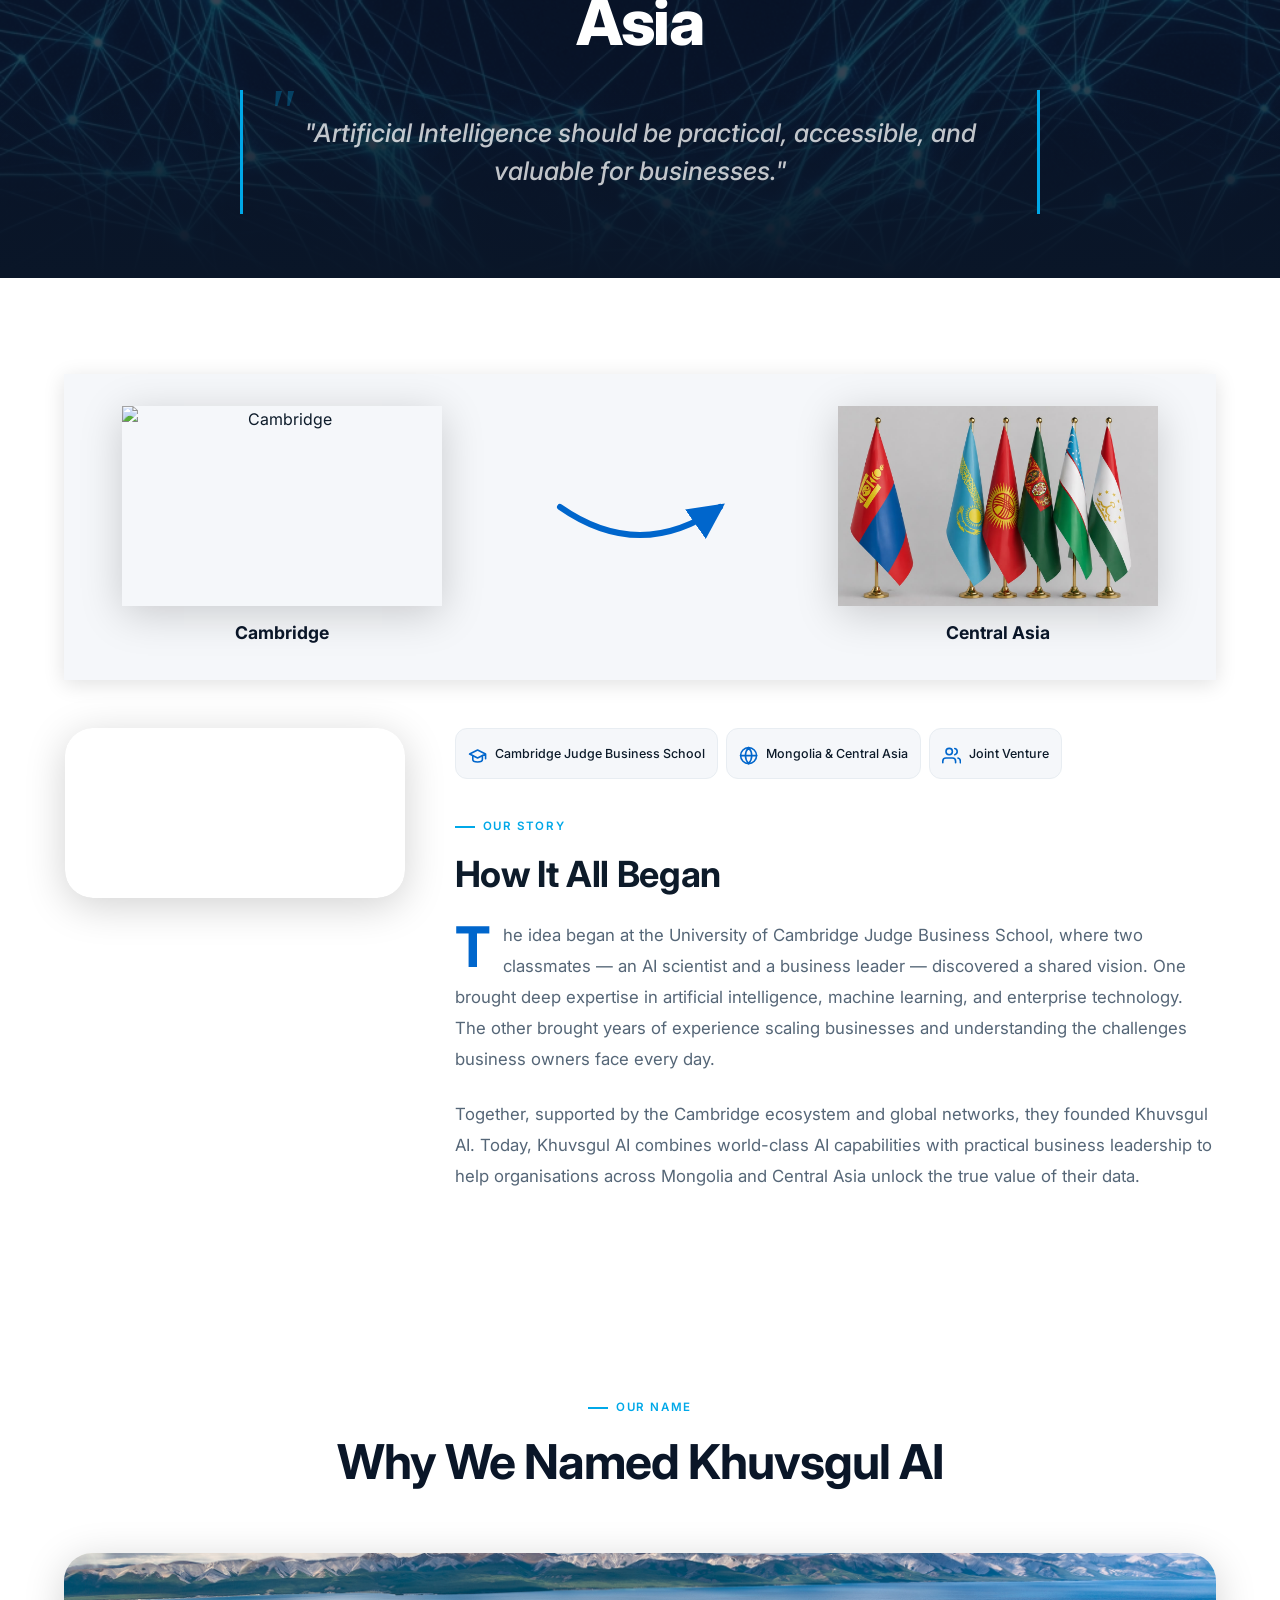
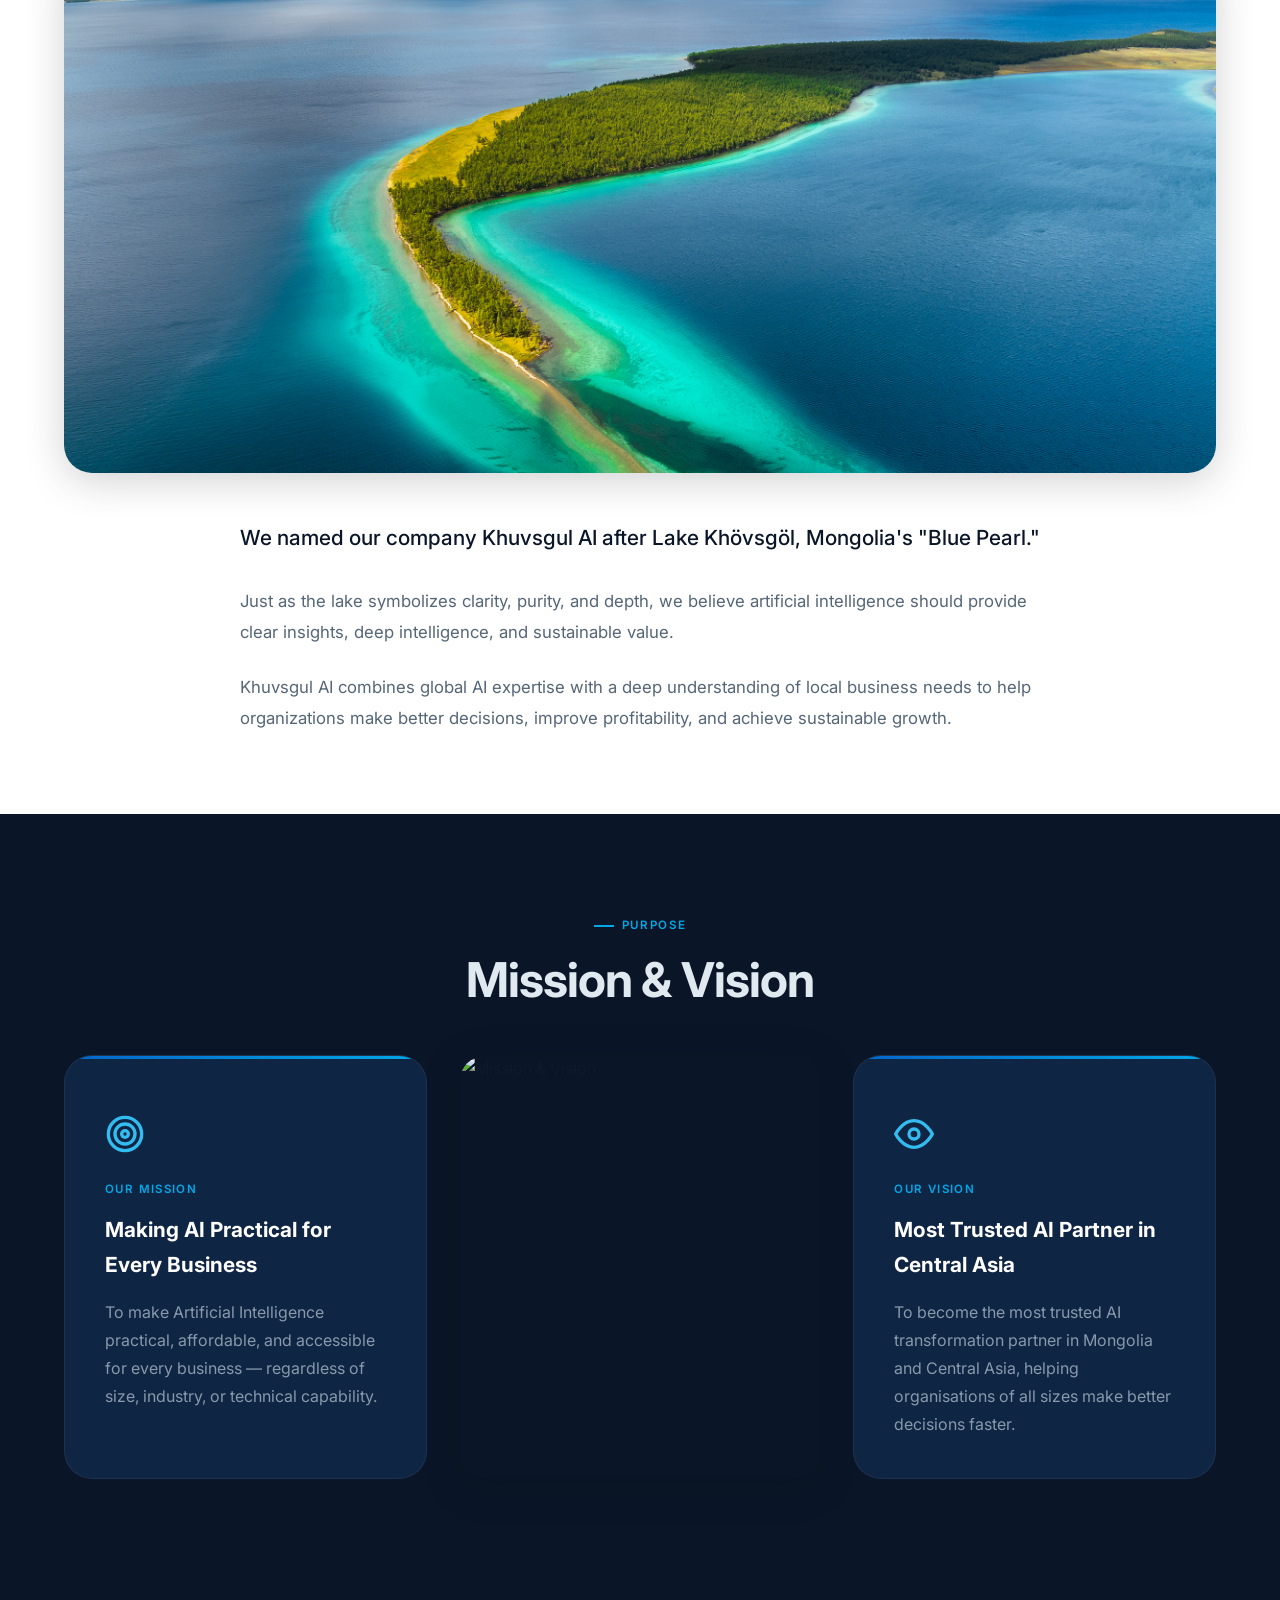
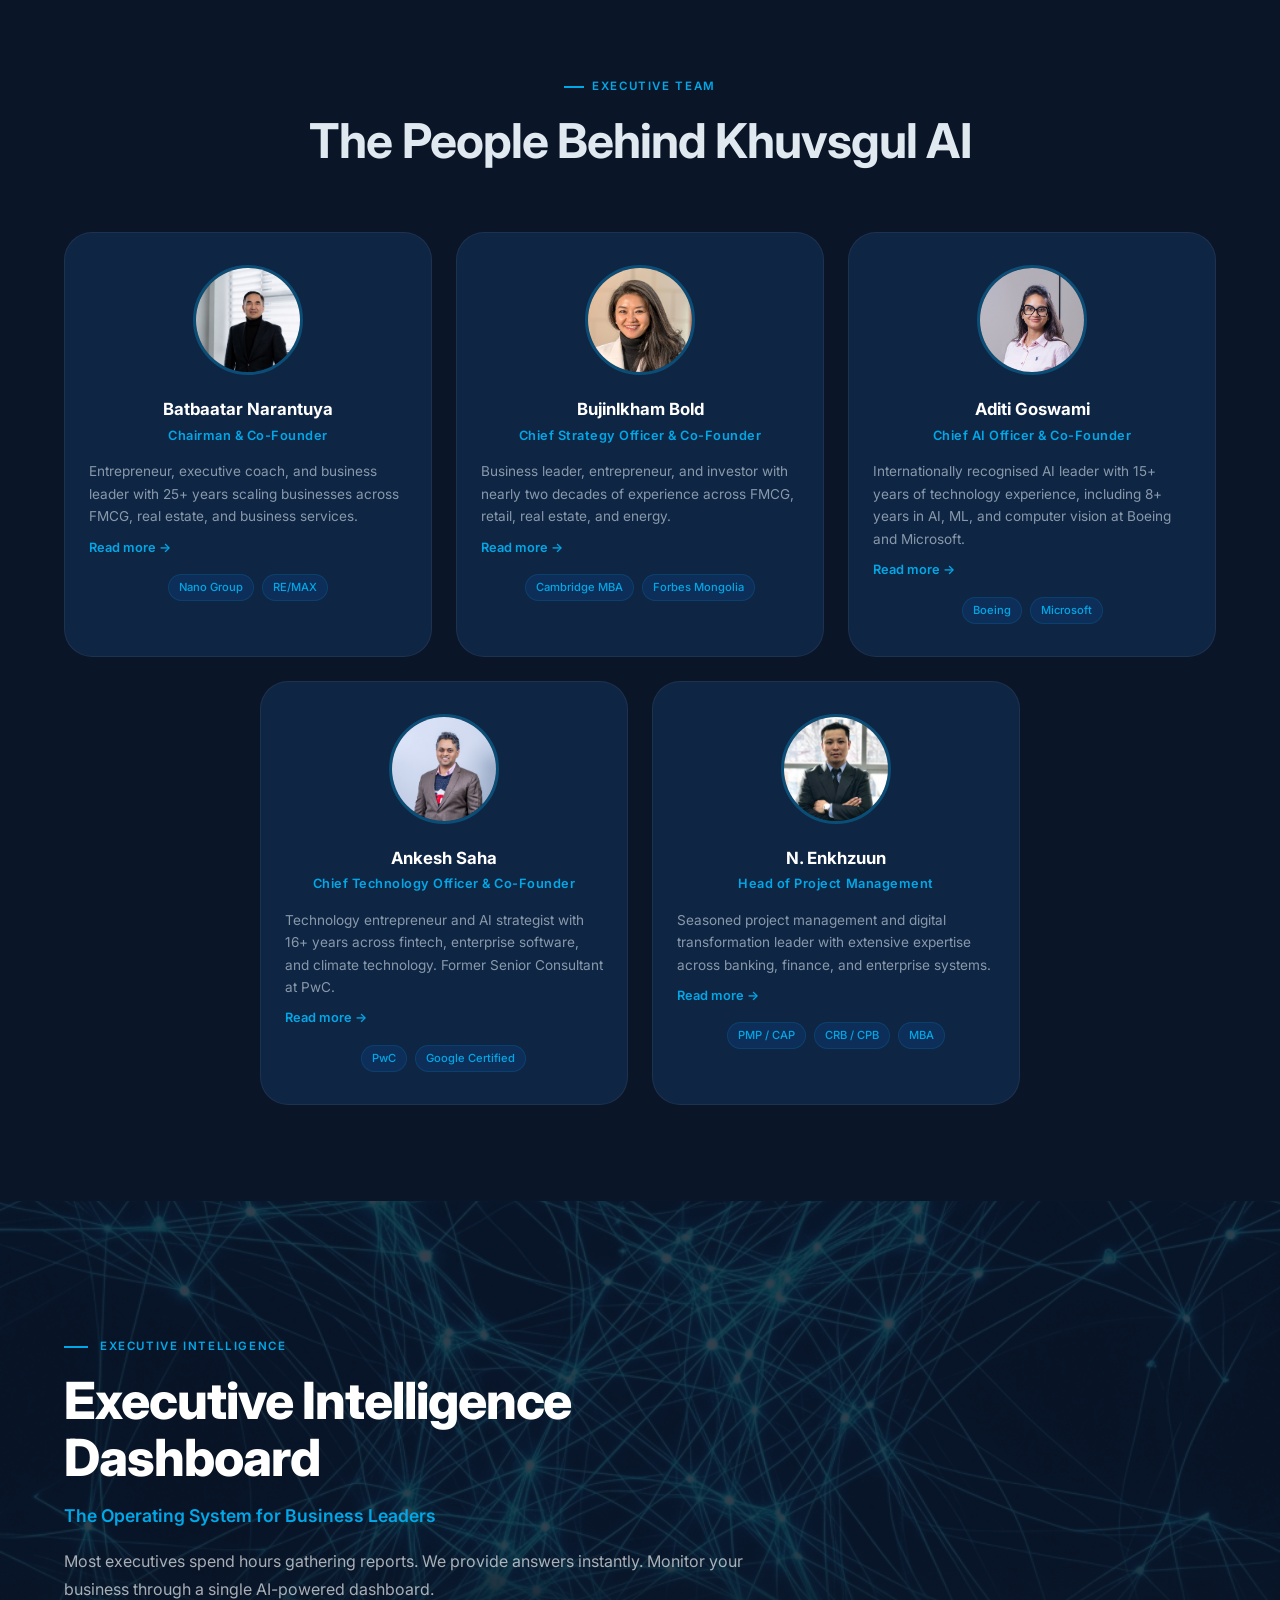
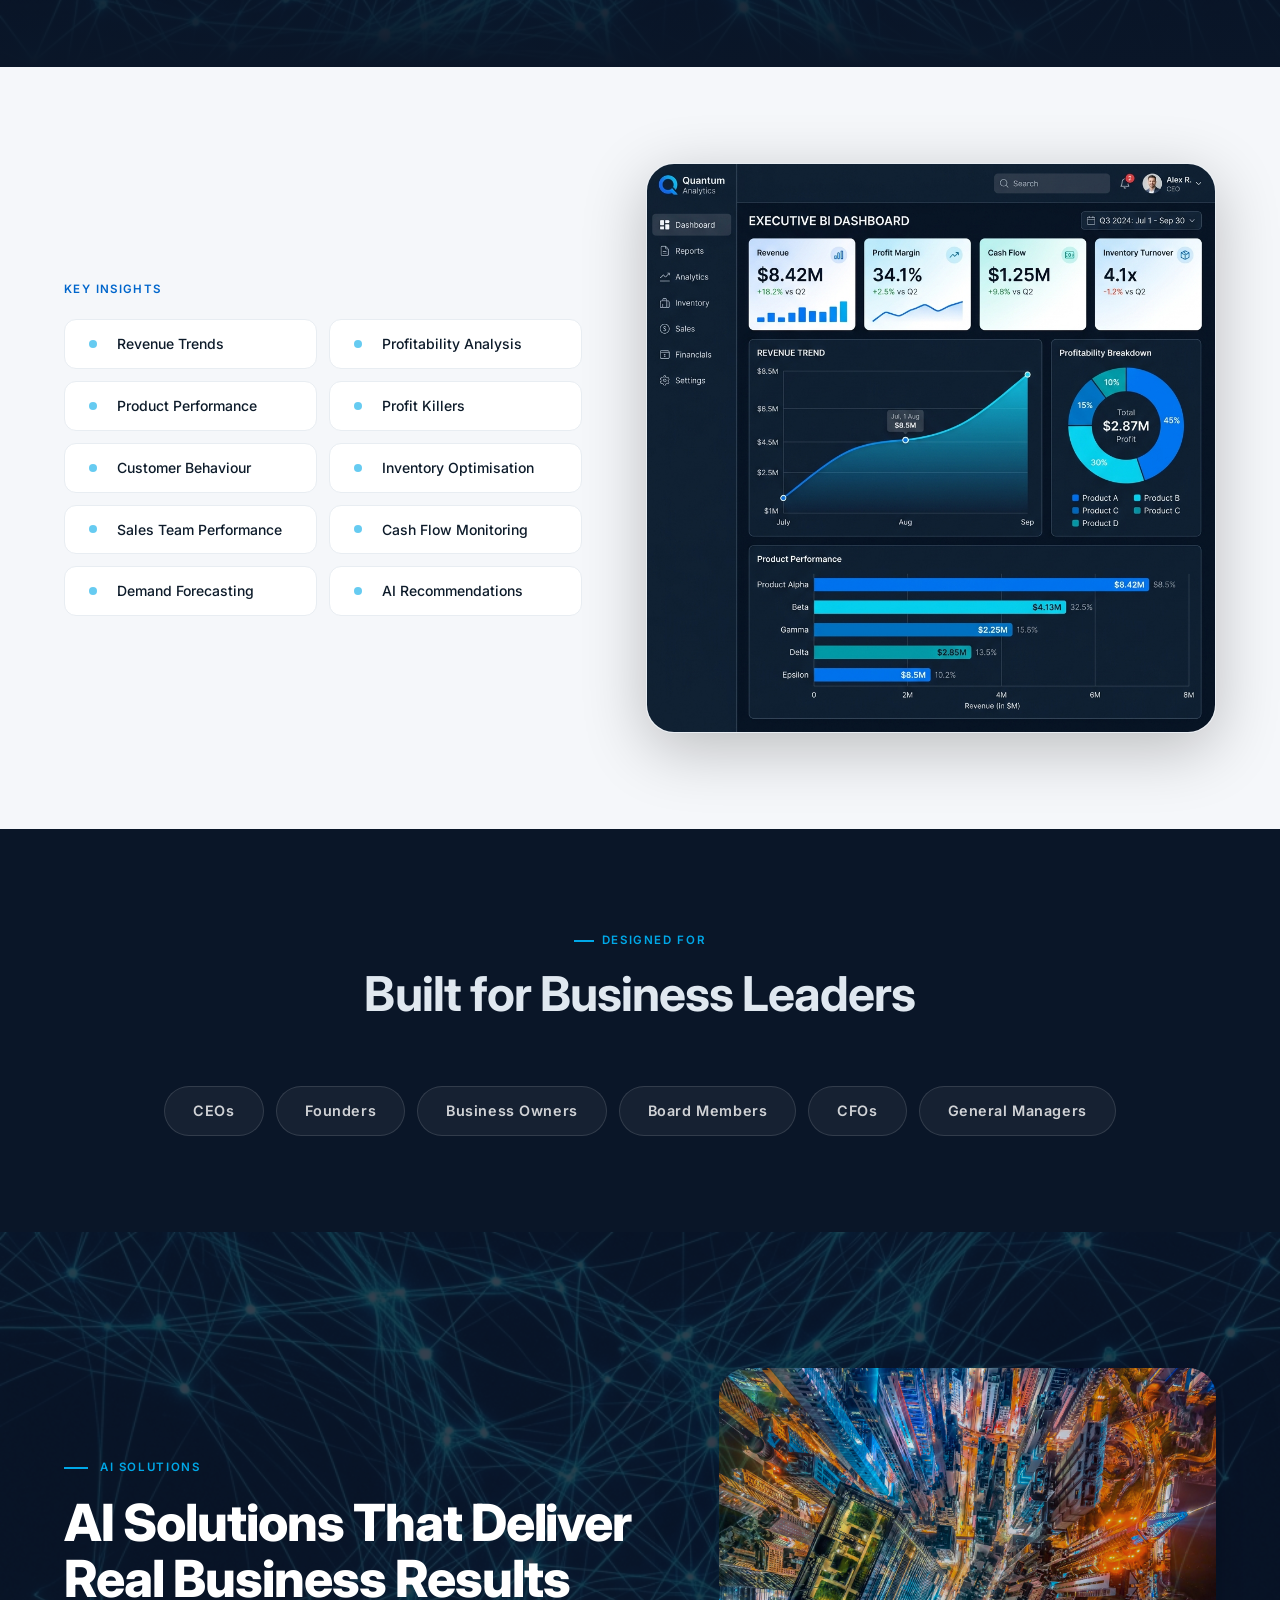
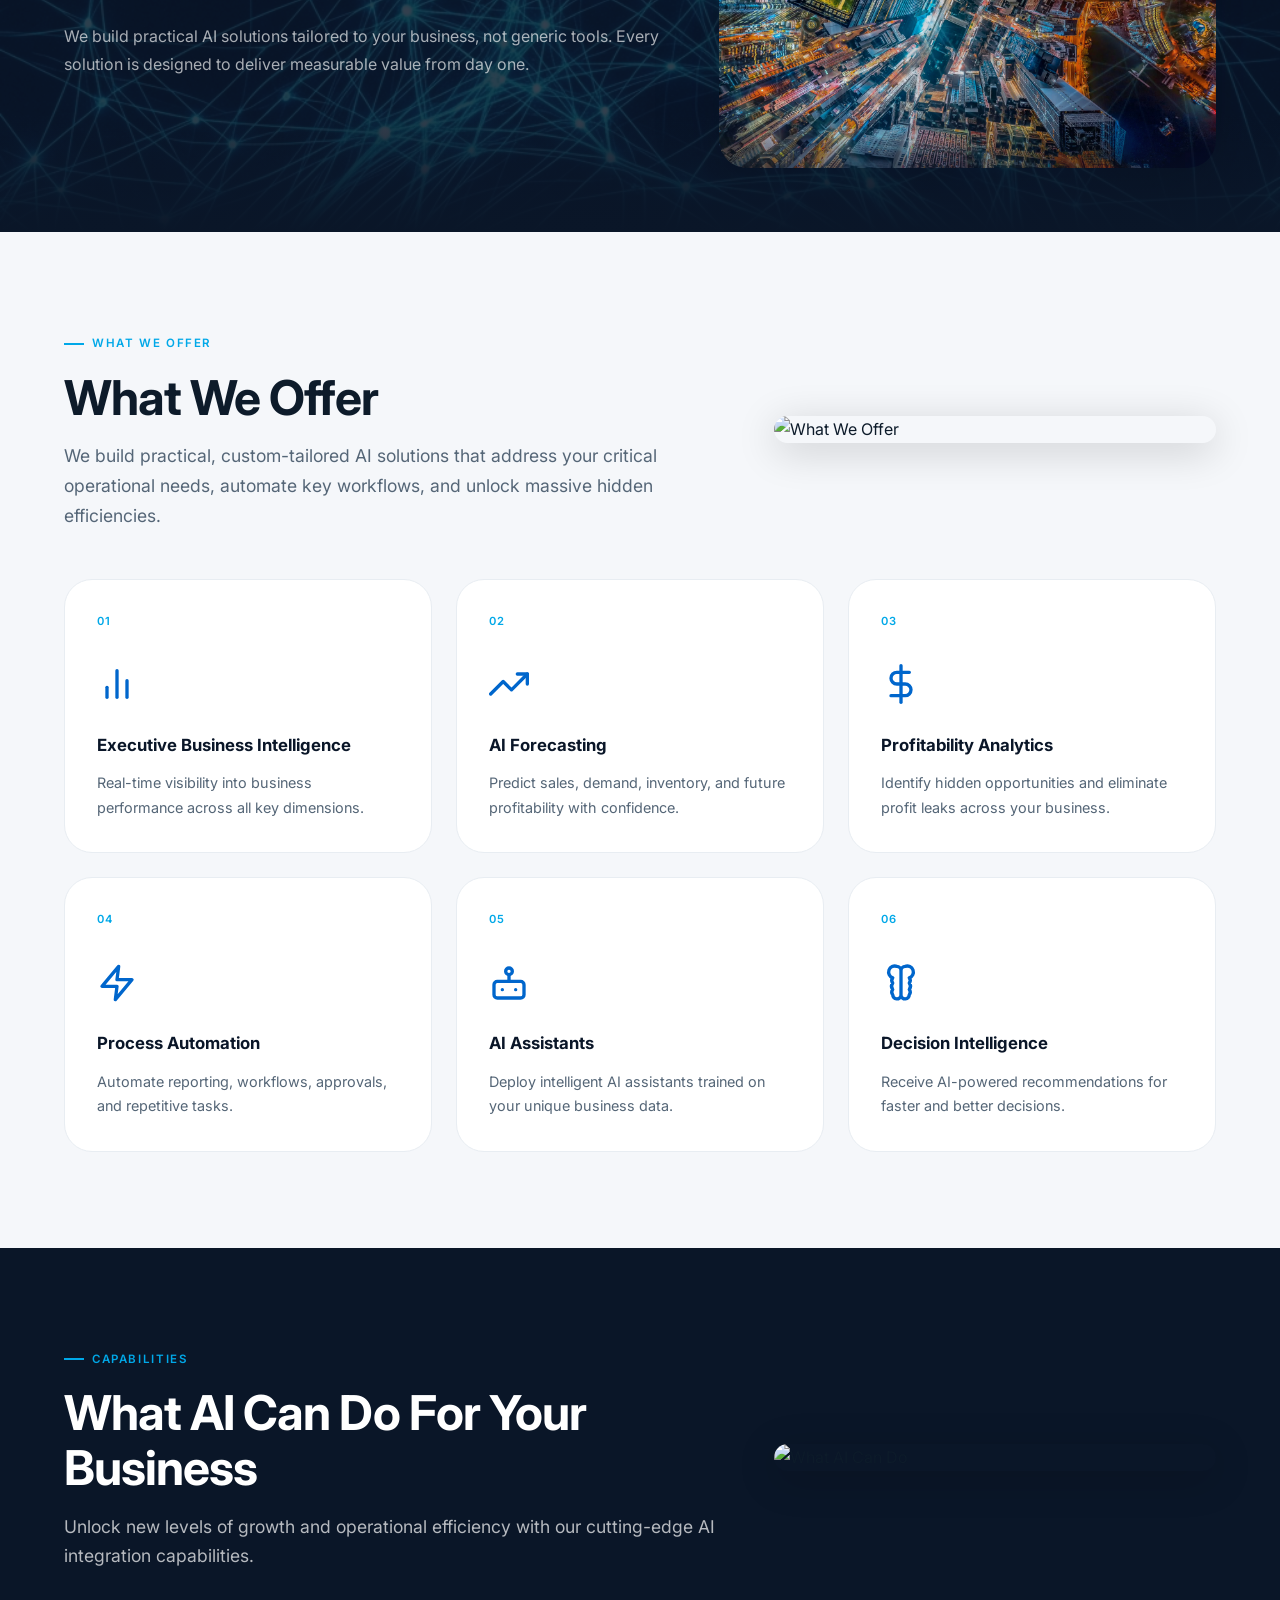
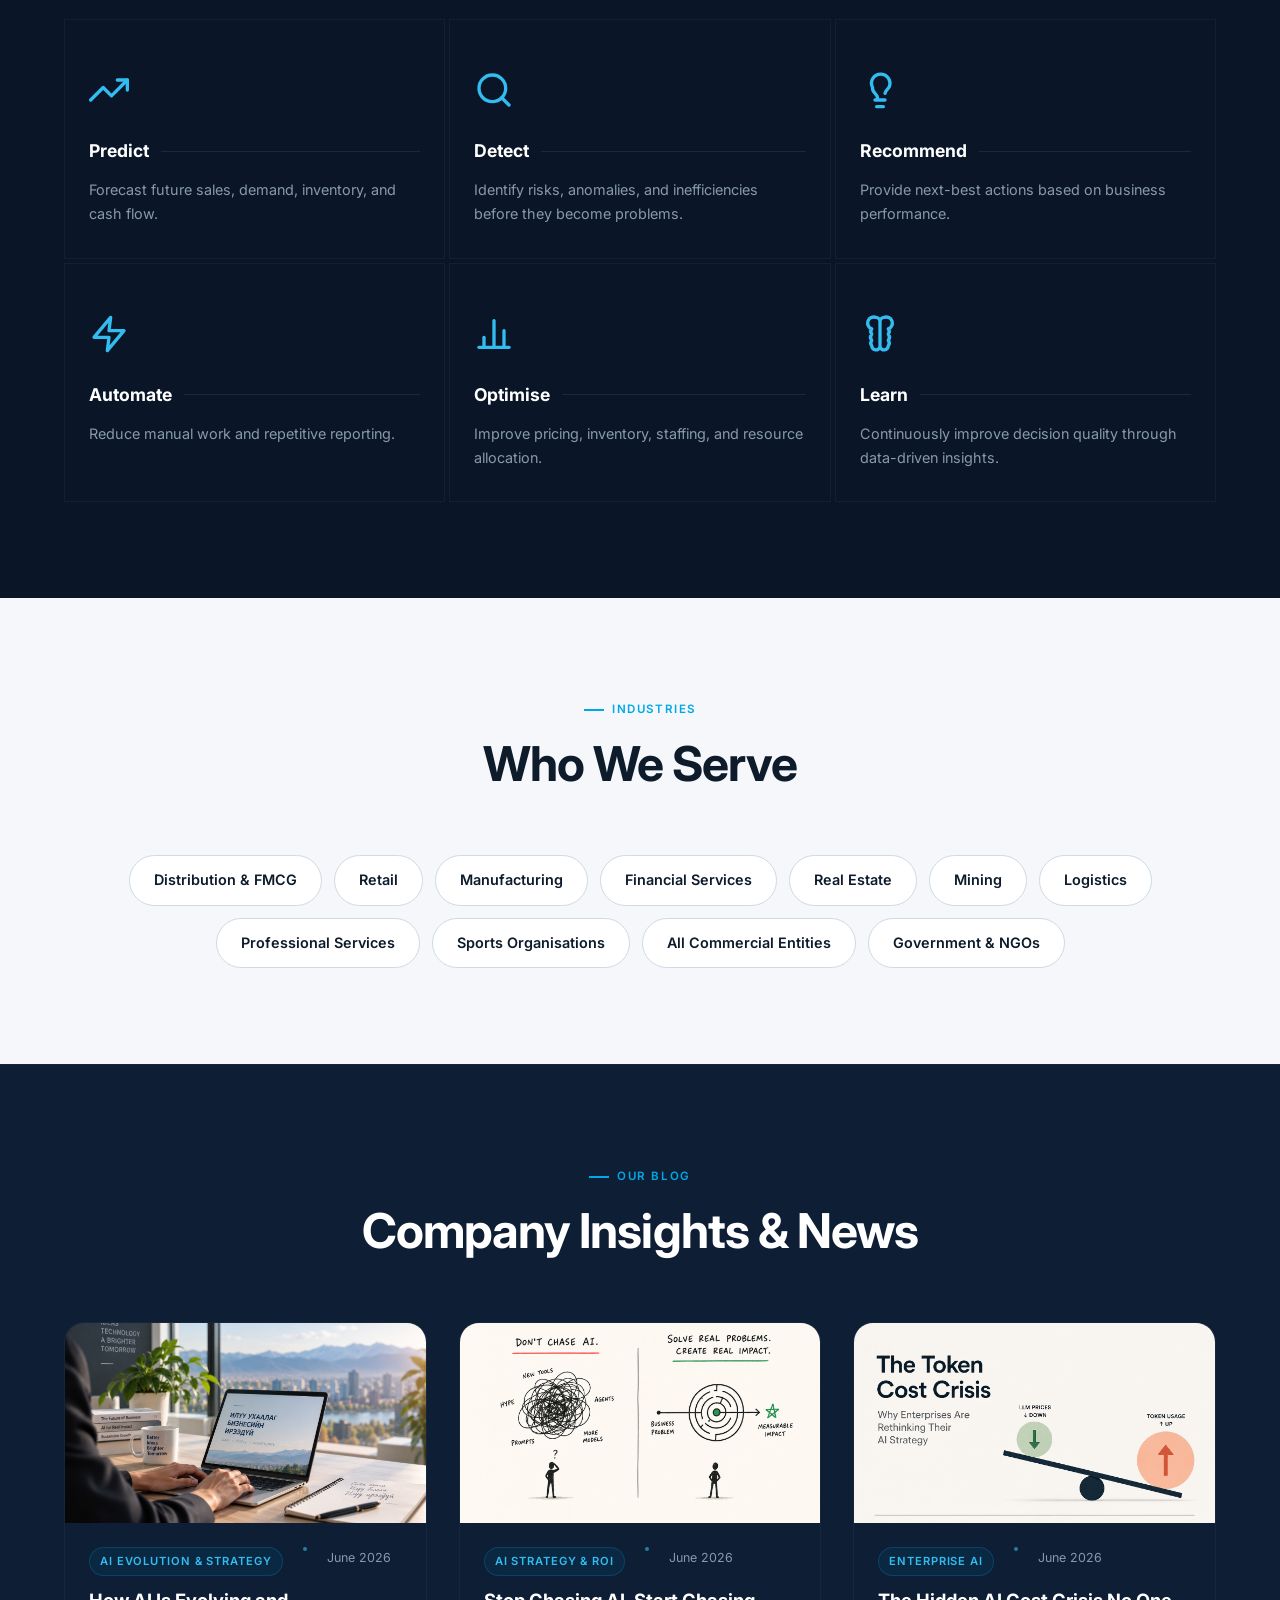
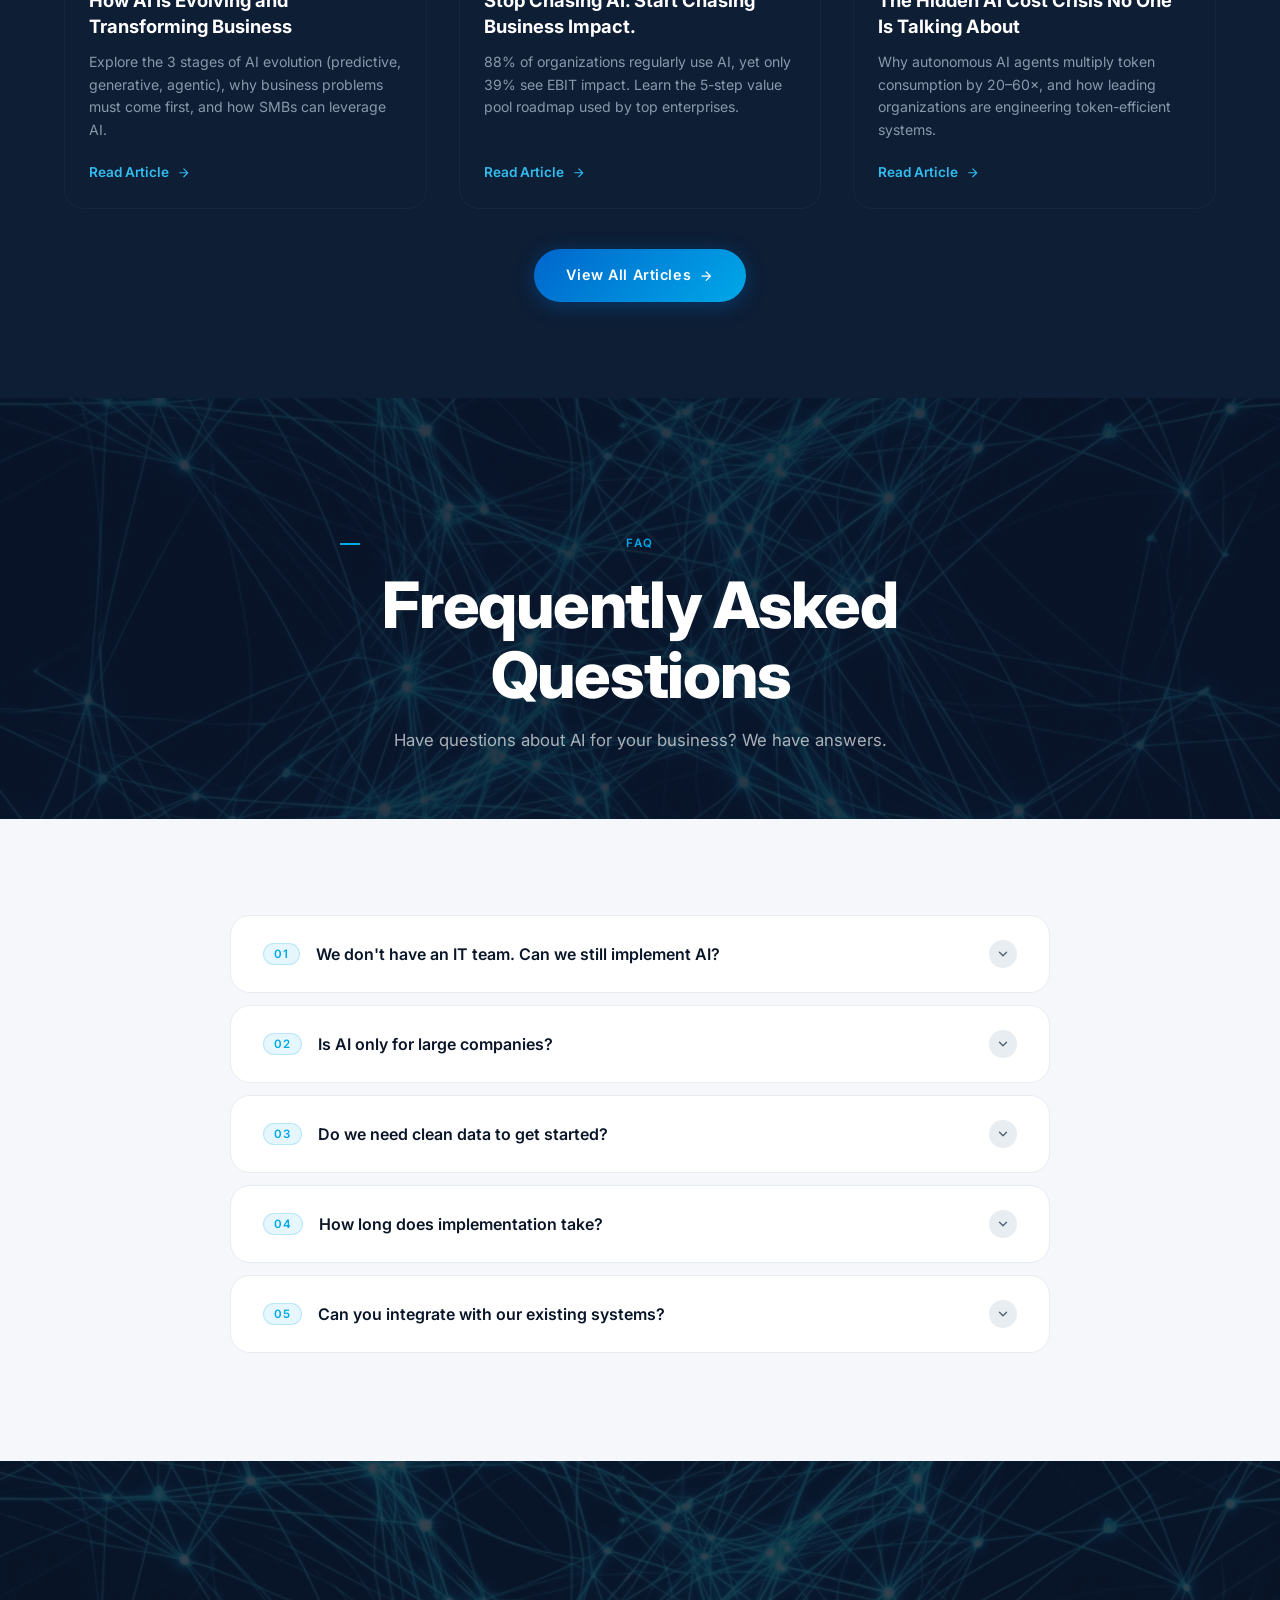
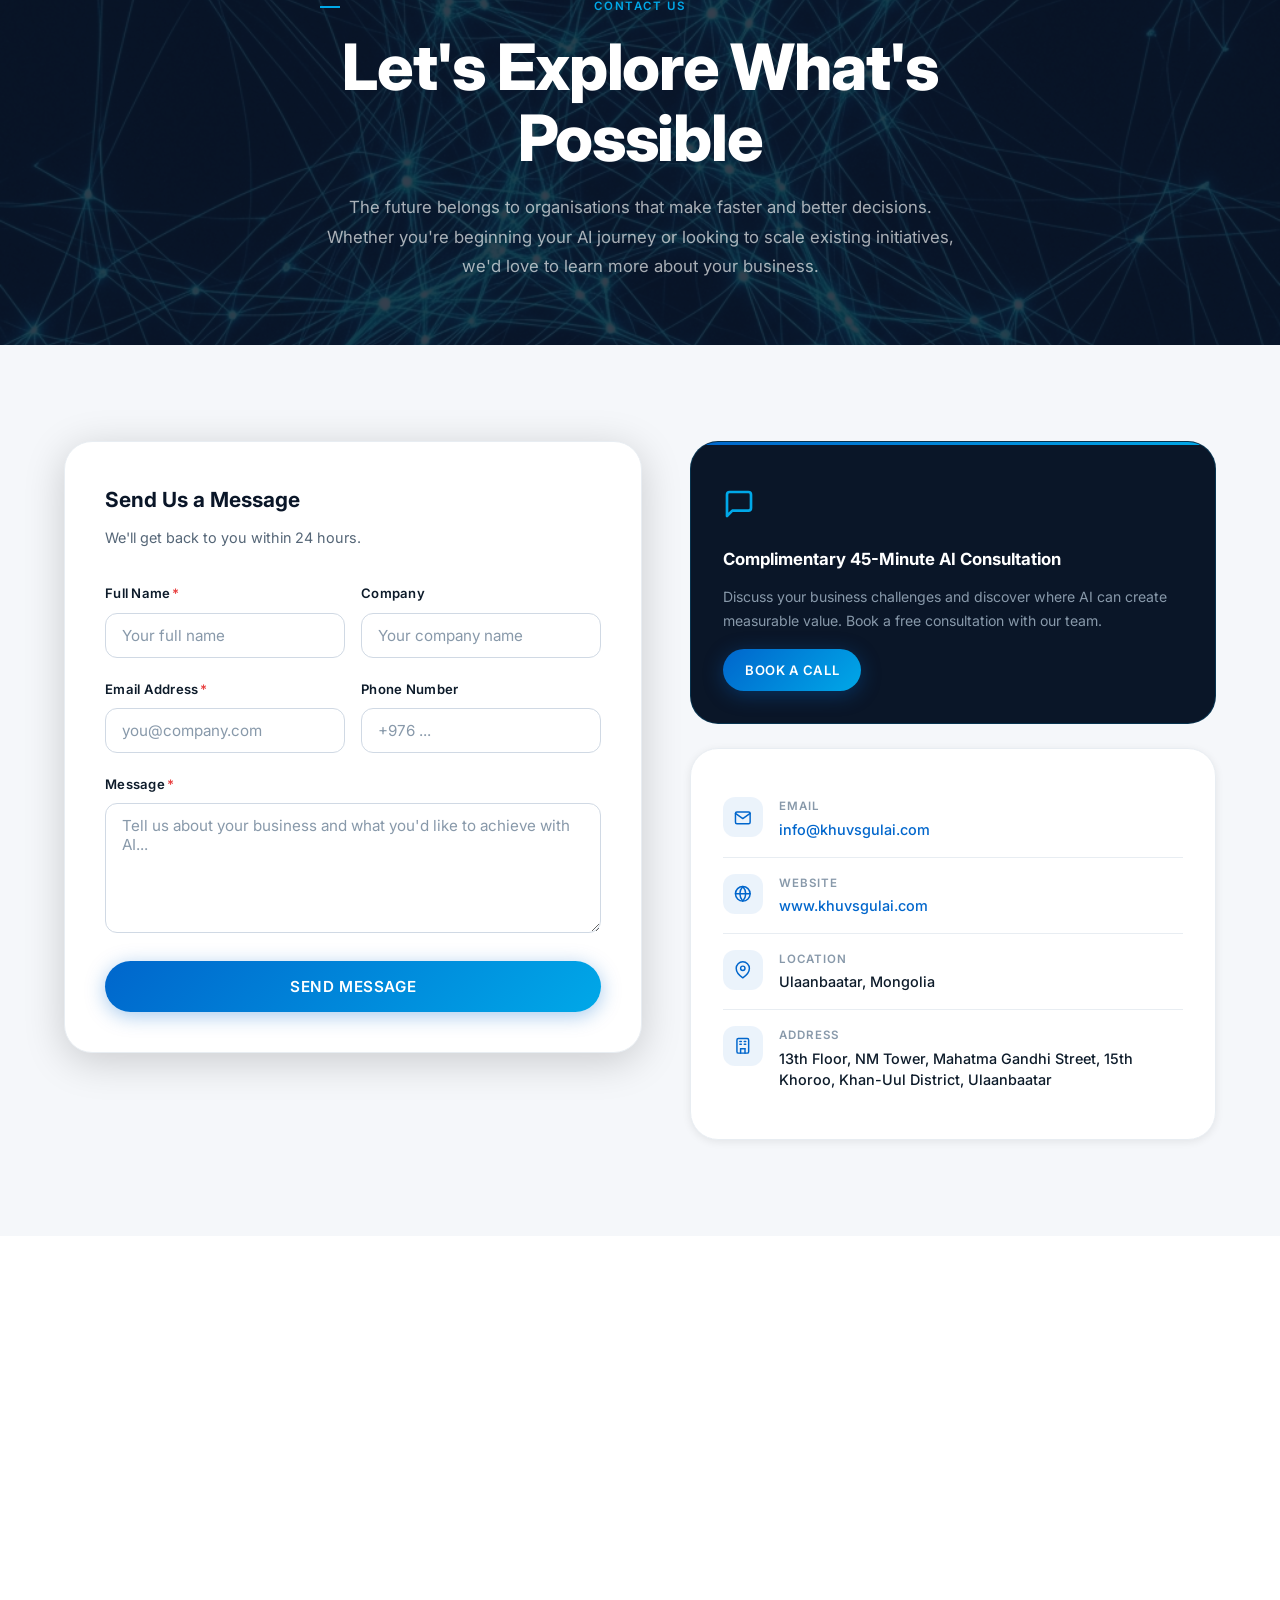
==== commit 076becc7: "feat(team): add N. Enkhzuun profile as Head of Project Management with 3-top 2-bottom centered grid " ====
--- a/index.html
+++ b/index.html
@@ -584,6 +584,8 @@
             <div class="team-card__badges"><span class="team-card__badge">Boeing</span><span
                 class="team-card__badge">Microsoft</span></div>
           </article>
+        </div>
+        <div class="team-grid-bottom">
           <article class="team-card reveal delay-4">
             <div class="team-card__photo-wrap"><img src="assets/images/team/ankesh.jpg" alt="Ankesh Saha, CTO"
                 class="team-card__photo" width="110" height="110" loading="lazy" /></div>
@@ -599,6 +601,33 @@
             </div>
             <div class="team-card__badges"><span class="team-card__badge">PwC</span><span
                 class="team-card__badge">Google Certified</span></div>
+          </article>
+          <article class="team-card reveal delay-5">
+            <div class="team-card__photo-wrap"><img src="assets/images/team/enkhzuun.jpg" alt="N. Enkhzuun, Head of Project Management"
+                class="team-card__photo team-card__photo--enkhzuun" width="110" height="110" loading="lazy" /></div>
+            <h3 class="team-card__name" data-i18n="team.enkhzuun.name">N. Enkhzuun</h3>
+            <p class="team-card__title" data-i18n="team.enkhzuun.title">Head of Project Management</p>
+            <div class="team-card__bio">
+              <span class="team-card__bio-short" data-i18n="team.enkhzuun.short">Seasoned project management and digital
+                transformation leader with extensive expertise across banking, finance, and enterprise systems.</span>
+              <span class="team-card__bio-full" data-i18n="team.enkhzuun.full">N. Enkhzuun is a seasoned professional
+                with extensive experience in project management, business management, and digital transformation,
+                complemented by broad expertise in the financial sector. Since 2011, he has held various management
+                positions in banking, financial, and business organizations, focusing on product development, business
+                management, project management, strategy execution, and organizational transformation. His professional
+                experience includes leading major IT and business transformation projects, such as establishing Project
+                Management Offices (PMOs), implementing Core Banking and CRM systems, SAP system implementation, data
+                quality management, business model transformation, organizational restructuring, developing strategic
+                frameworks and Balanced Scorecards, and developing AI-powered procurement dashboards. He holds several
+                internationally recognized professional certifications, including Certified Retail Banker (CRB)—being
+                the first Mongolian to receive the certification from the Retail Banking Institute, London, UK—Certified
+                Private Banker (CPB) awarded by the Luxembourg Chamber of Commerce, as well as Project Management
+                Professional (PMP) and Certified Agile Practitioner (CAP) certifications. He also holds a Master’s
+                degree in Business Administration (MBA).</span>
+              <button class="team-card__read-more" aria-expanded="false">Read more →</button>
+            </div>
+            <div class="team-card__badges"><span class="team-card__badge">PMP / CAP</span><span
+                class="team-card__badge">CRB / CPB</span><span class="team-card__badge">MBA</span></div>
           </article>
         </div>
       </div>
--- a/css/pages/about.css
+++ b/css/pages/about.css
@@ -266,7 +266,7 @@
 
 .team-grid {
   display: grid;
-  grid-template-columns: repeat(4, 1fr);
+  grid-template-columns: repeat(3, 1fr);
   gap: var(--space-6);
 }
 
@@ -274,7 +274,7 @@
   display: grid;
   grid-template-columns: repeat(2, 1fr);
   gap: var(--space-6);
-  max-width: 800px;
+  max-width: calc((100% - 2 * var(--space-6)) * (2 / 3) + var(--space-6));
   margin: var(--space-6) auto 0;
 }
 
@@ -287,6 +287,8 @@
   transition: all var(--transition-base);
   position: relative;
   overflow: hidden;
+  display: flex;
+  flex-direction: column;
 }
 
 .team-card:hover {
@@ -304,6 +306,7 @@
   border: 3px solid rgba(0, 168, 232, 0.3);
   overflow: hidden;
   transition: border-color var(--transition-base);
+  flex-shrink: 0;
 }
 
 .team-card__photo {
@@ -321,6 +324,10 @@
 .team-card__photo--aditi {
   transform: scale(1.5);
   transform-origin: center 25%;
+}
+
+.team-card__photo--enkhzuun {
+  object-position: center 20%;
 }
 
 .team-card:hover .team-card__photo-wrap {
@@ -536,6 +543,12 @@
   .team-grid {
     grid-template-columns: repeat(2, 1fr);
   }
+
+  .team-grid-bottom {
+    grid-template-columns: repeat(2, 1fr);
+    max-width: 100%;
+    margin-top: var(--space-6);
+  }
 }
 
 @media (max-width: 768px) {
@@ -555,12 +568,13 @@
   .team-grid,
   .team-grid-bottom {
     grid-template-columns: 1fr;
-    max-width: 400px;
-    margin: 0 auto;
+    max-width: 420px;
+    margin-left: auto;
+    margin-right: auto;
   }
 
   .team-grid-bottom {
-    margin-top: 0;
+    margin-top: var(--space-6);
   }
 
   .timeline {
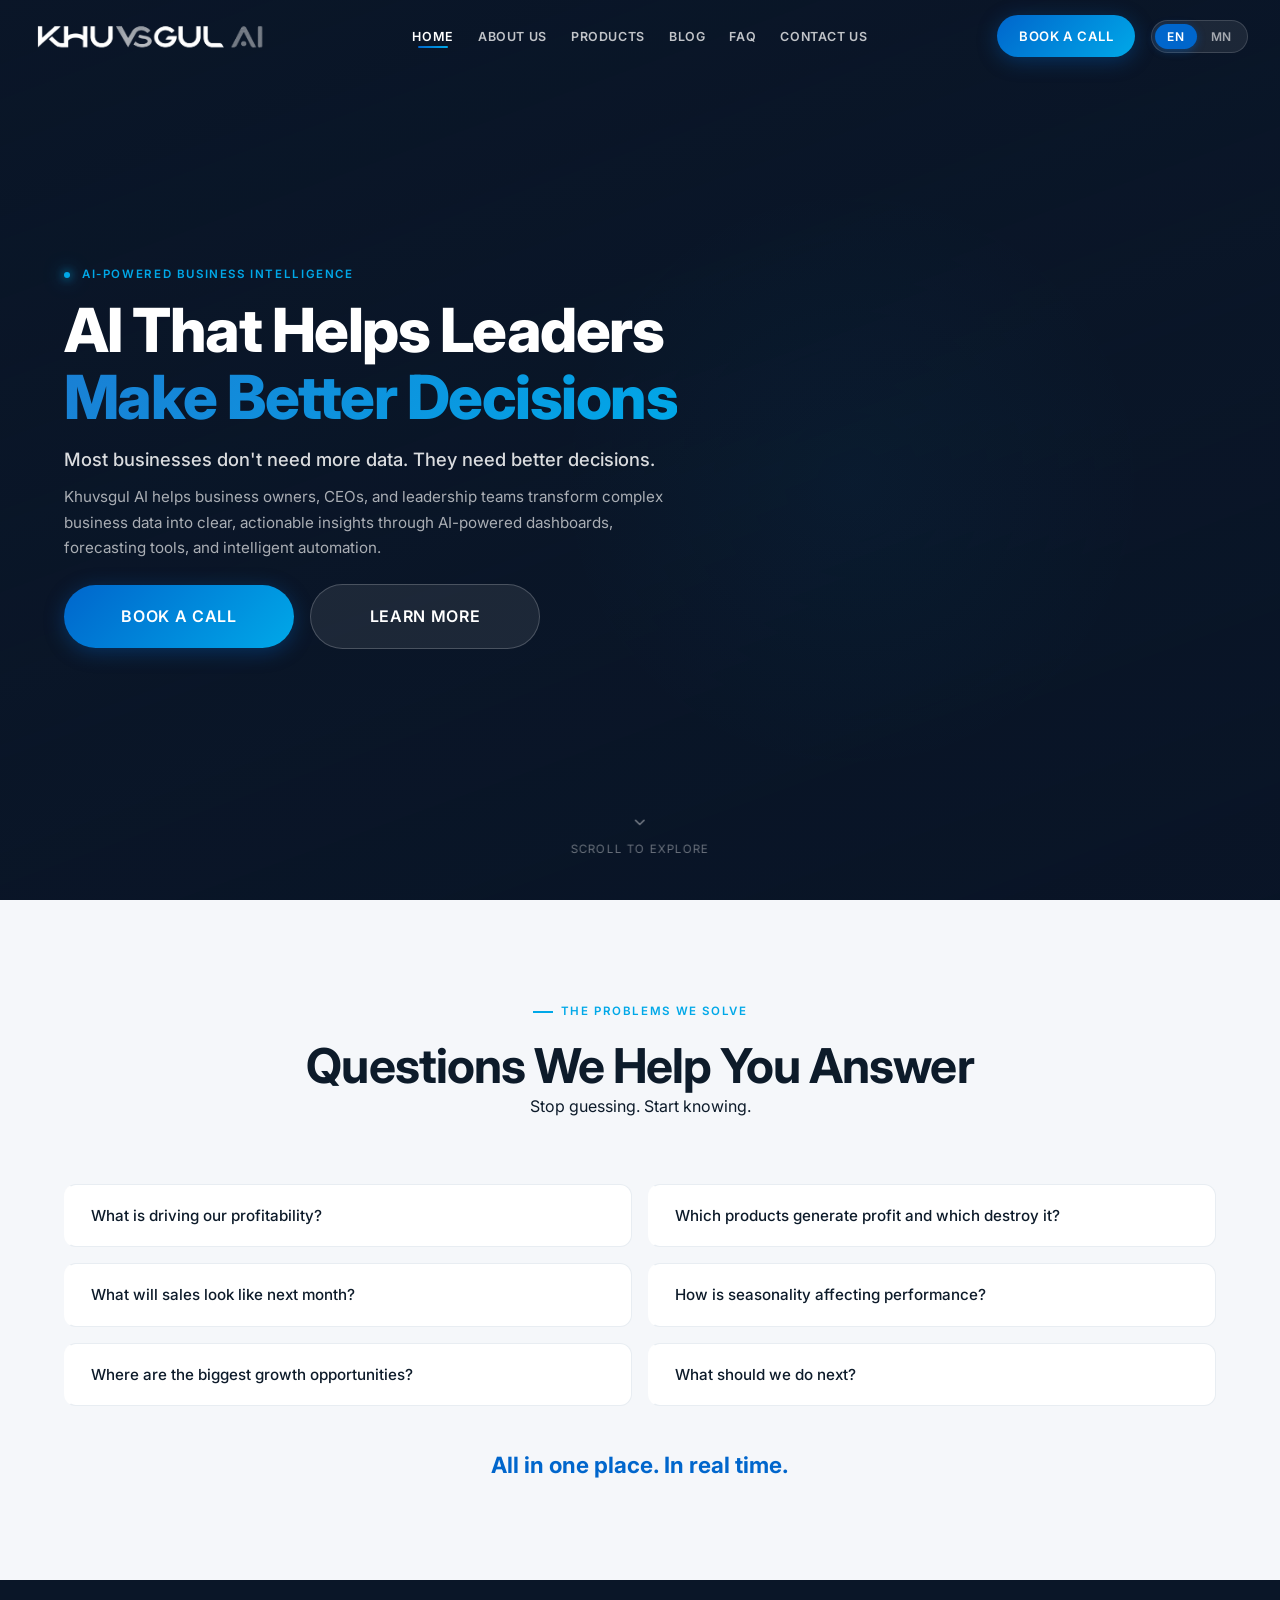
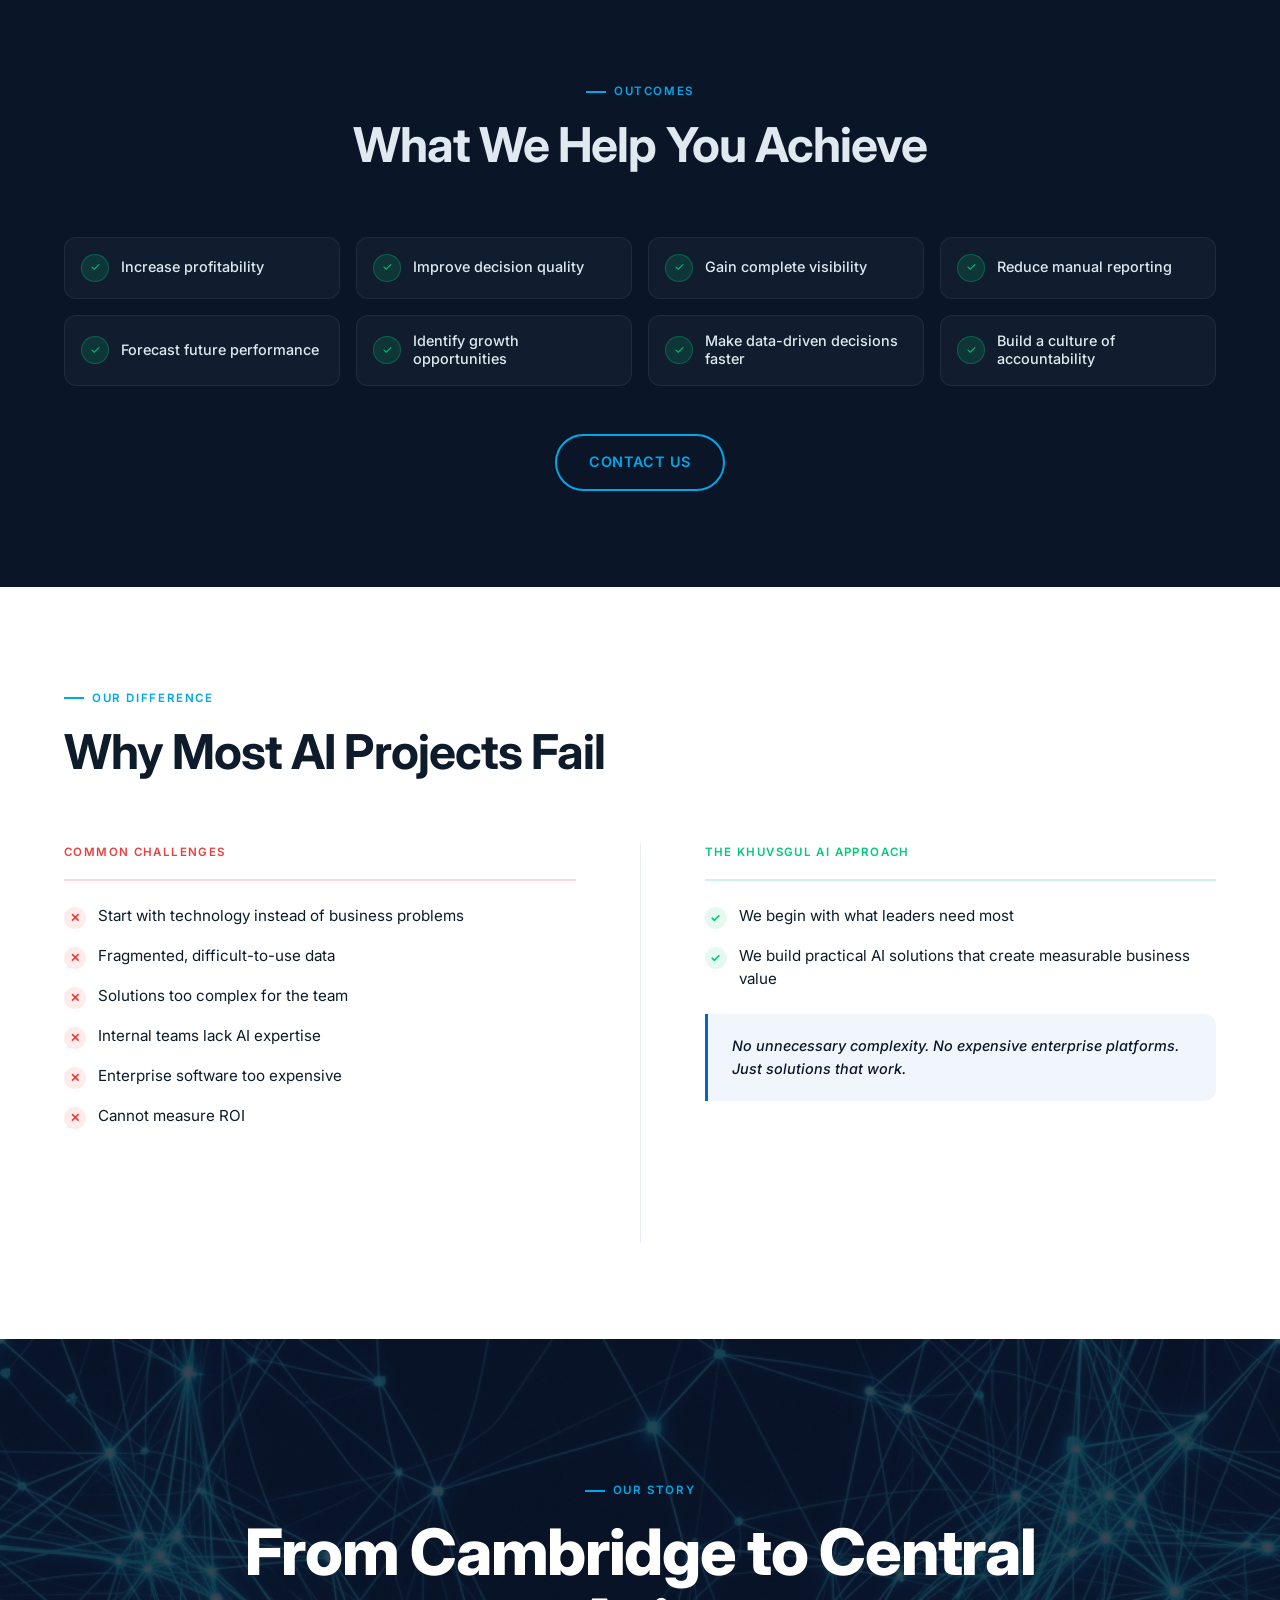
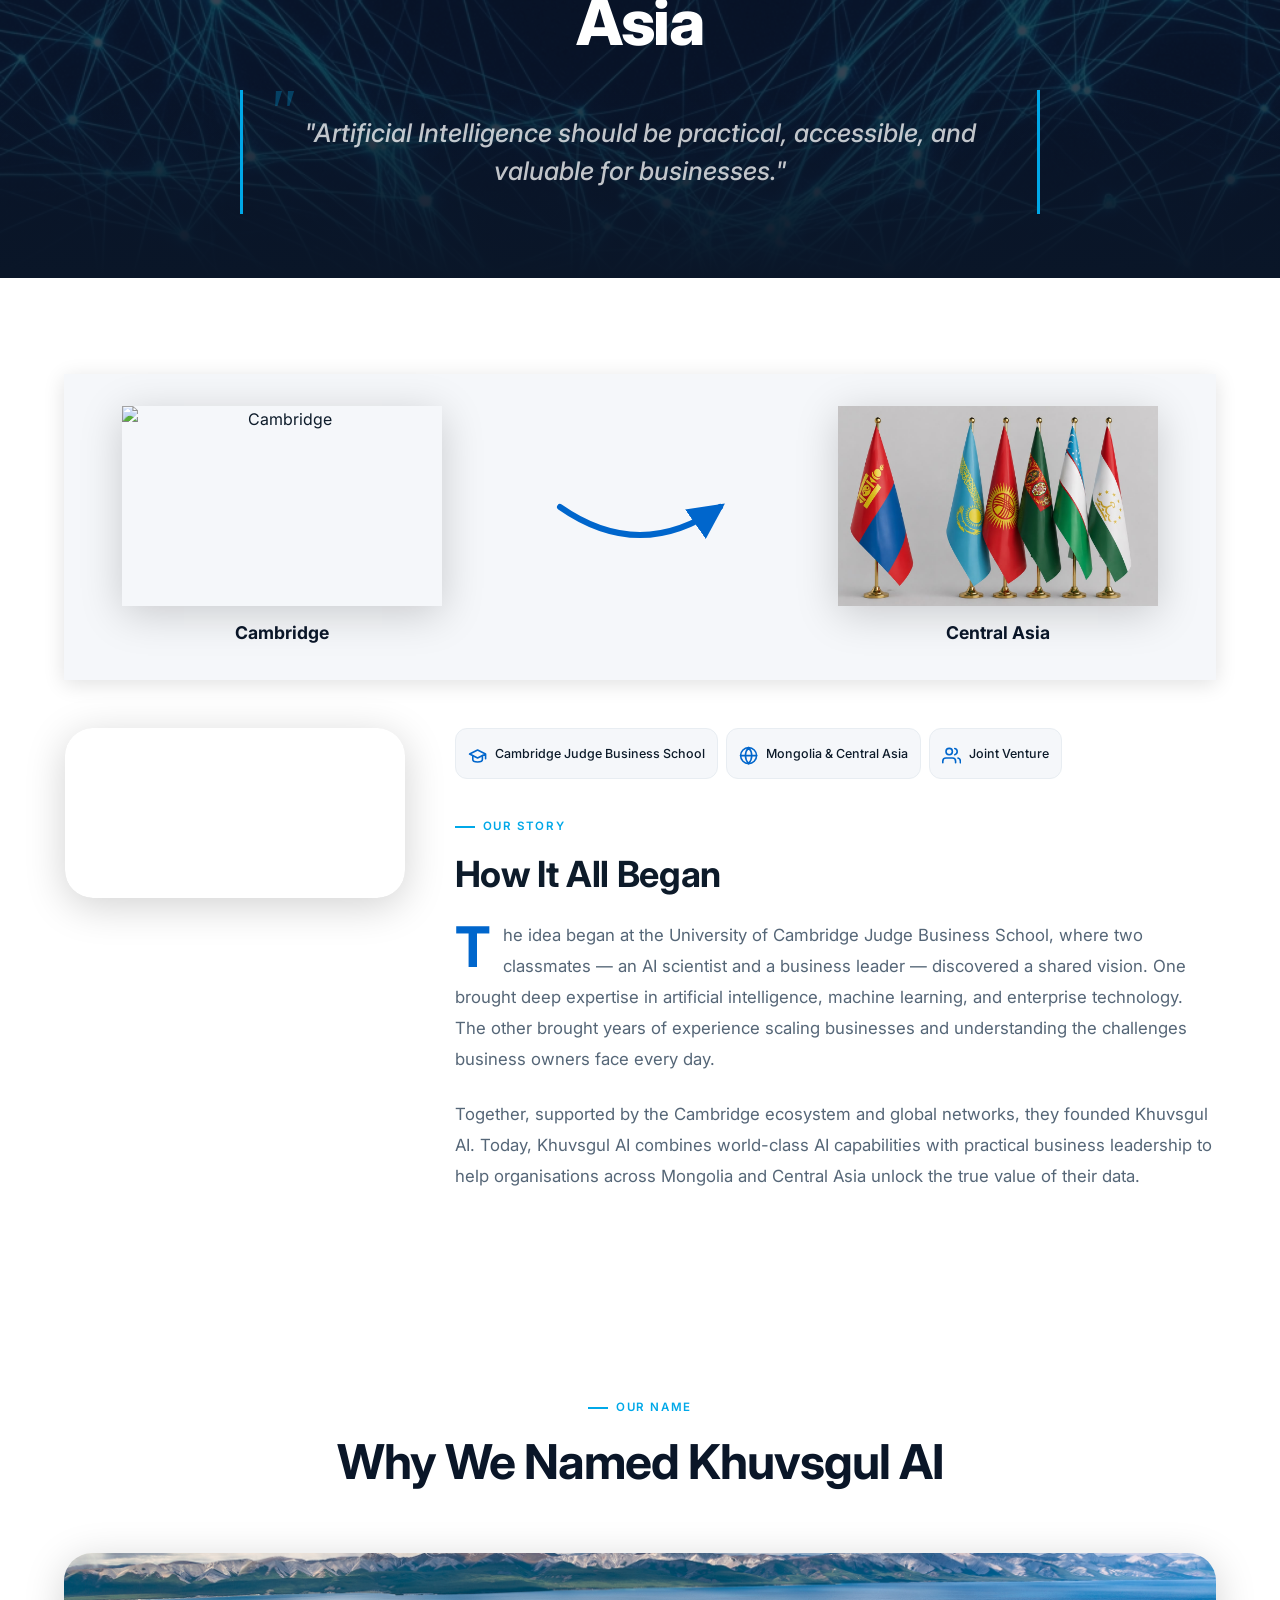
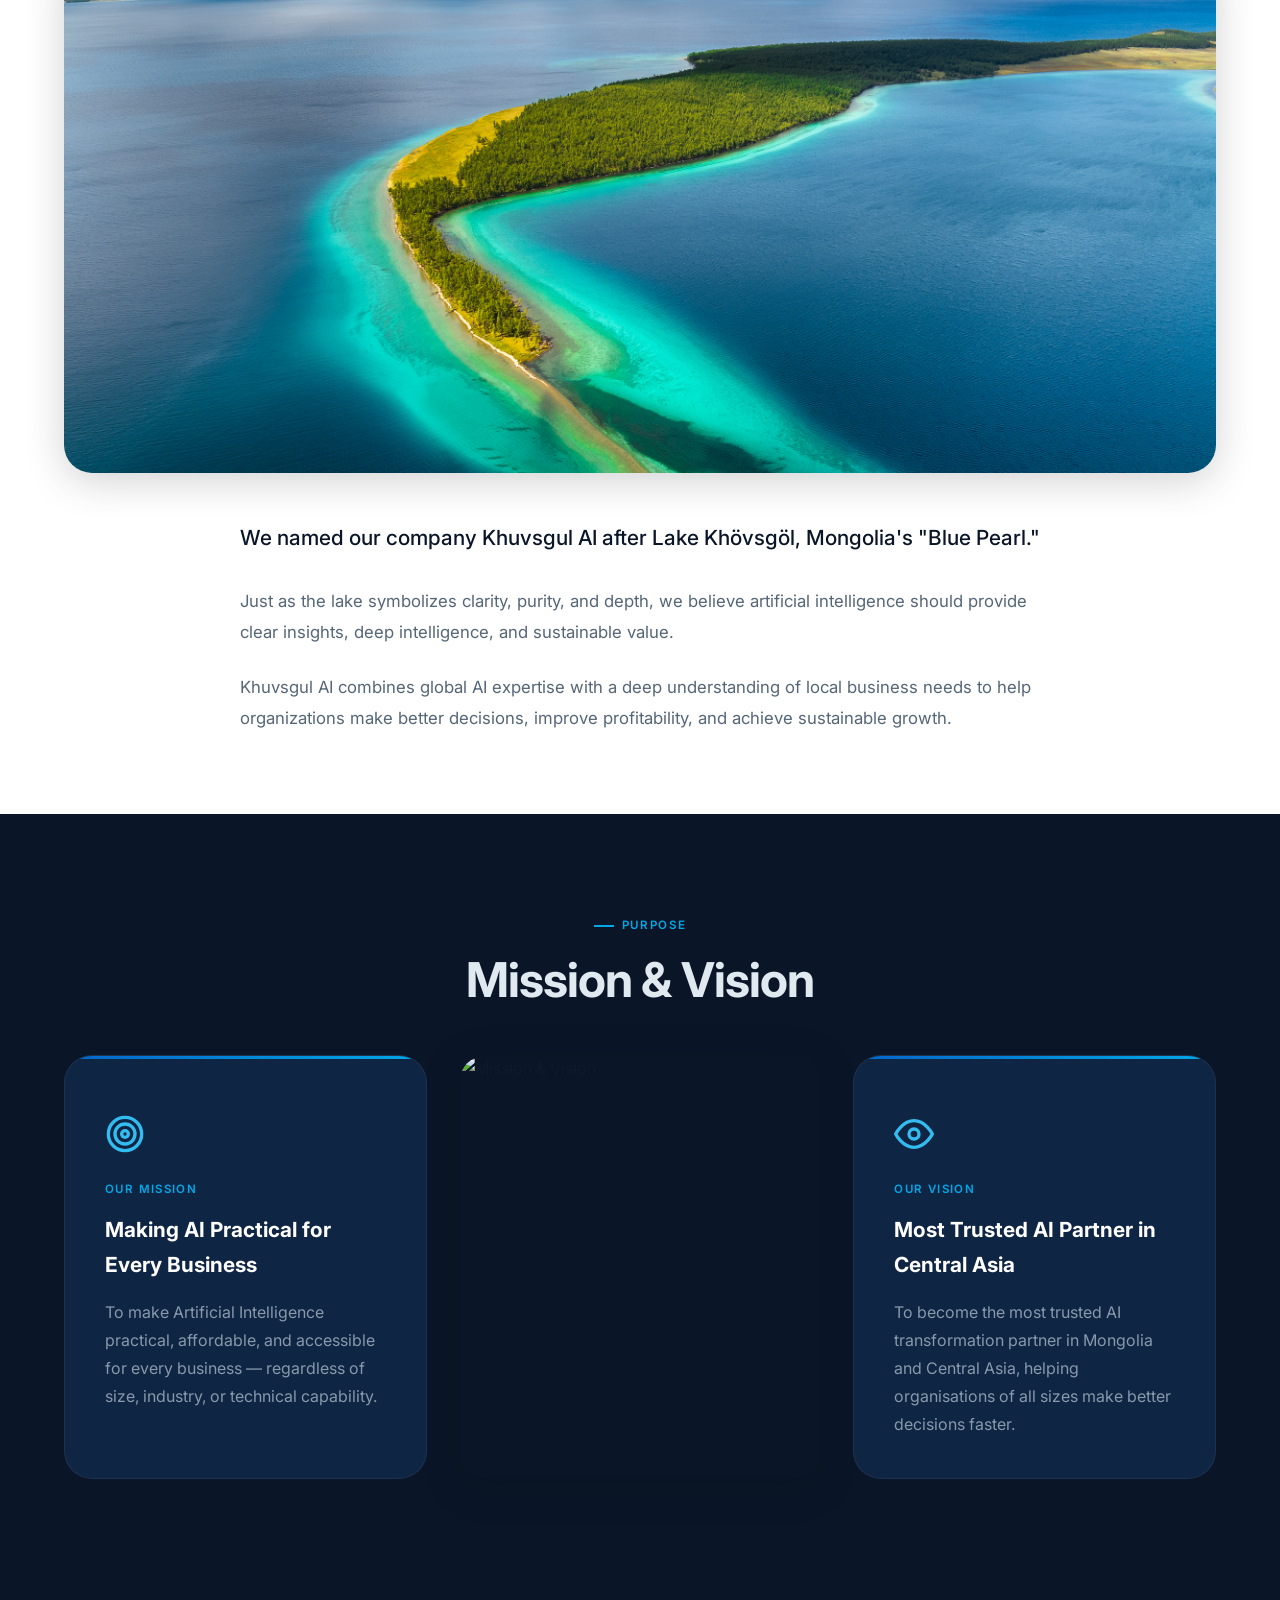
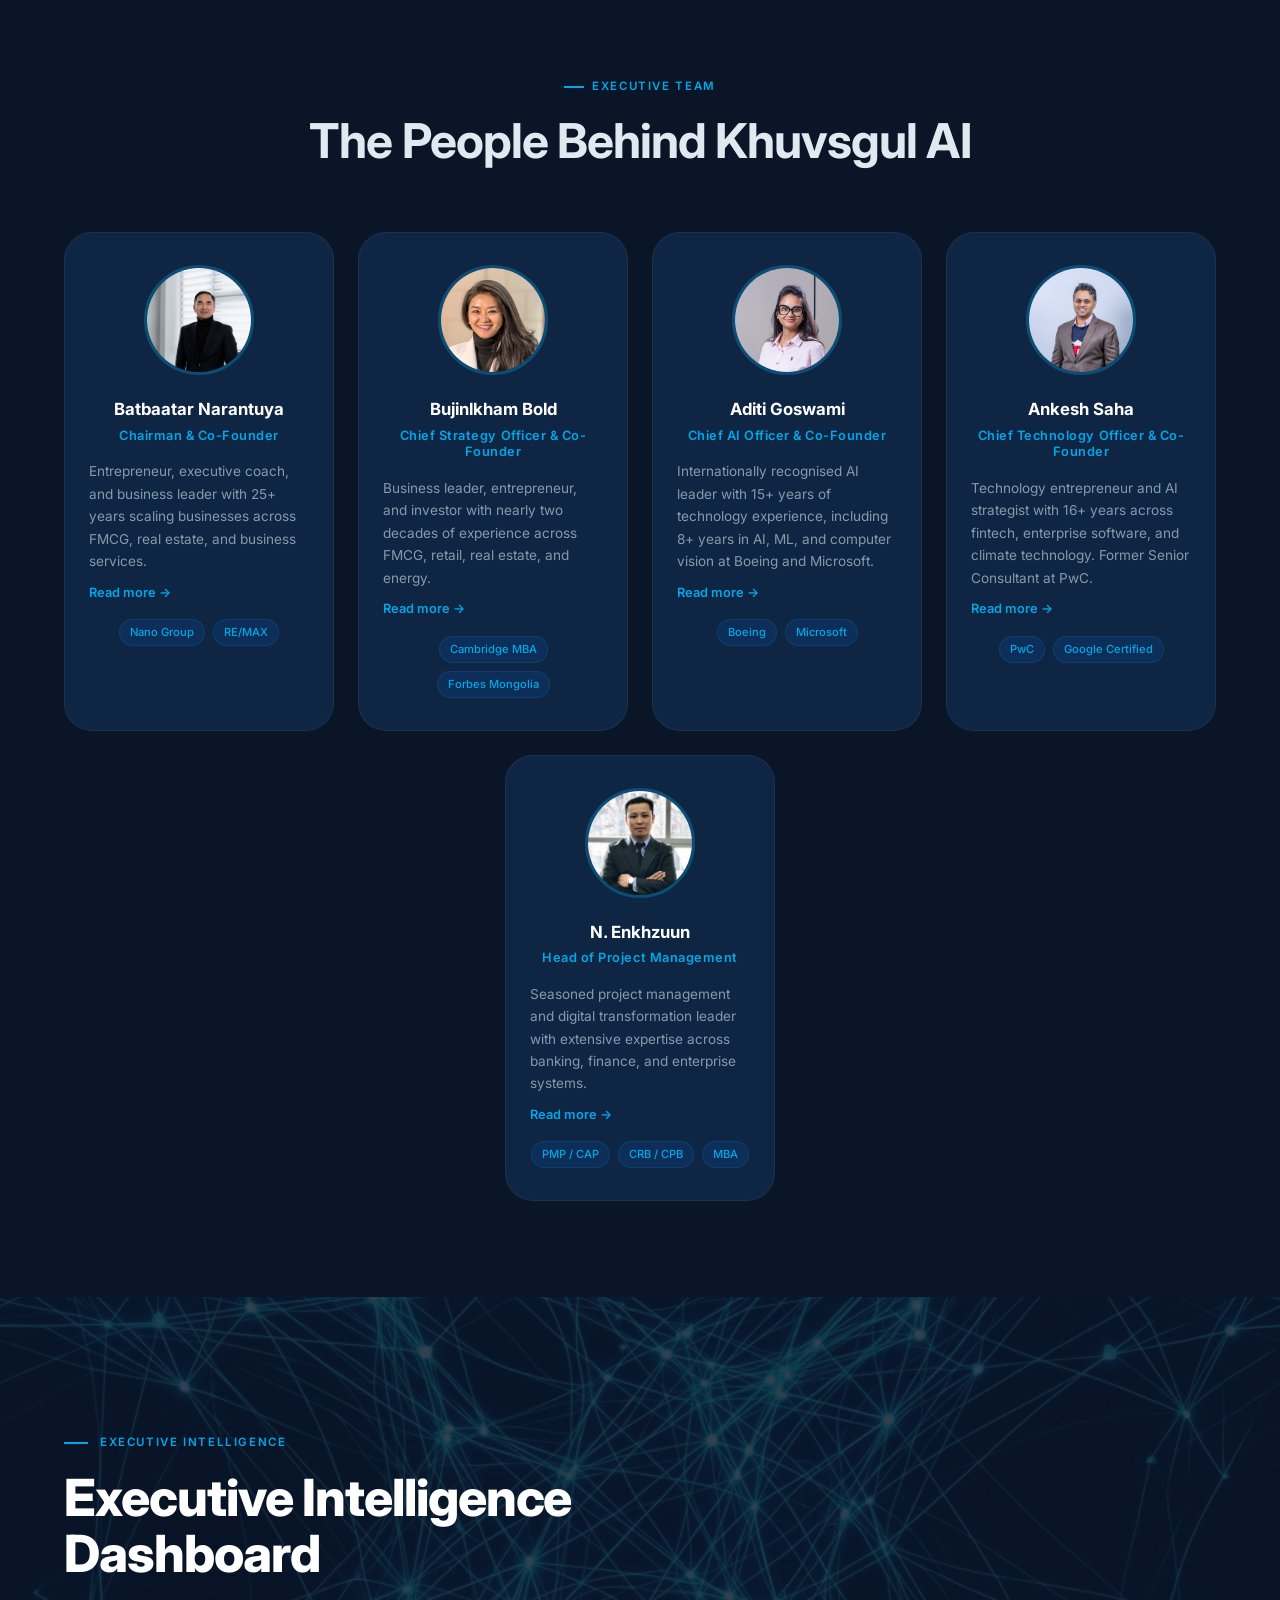
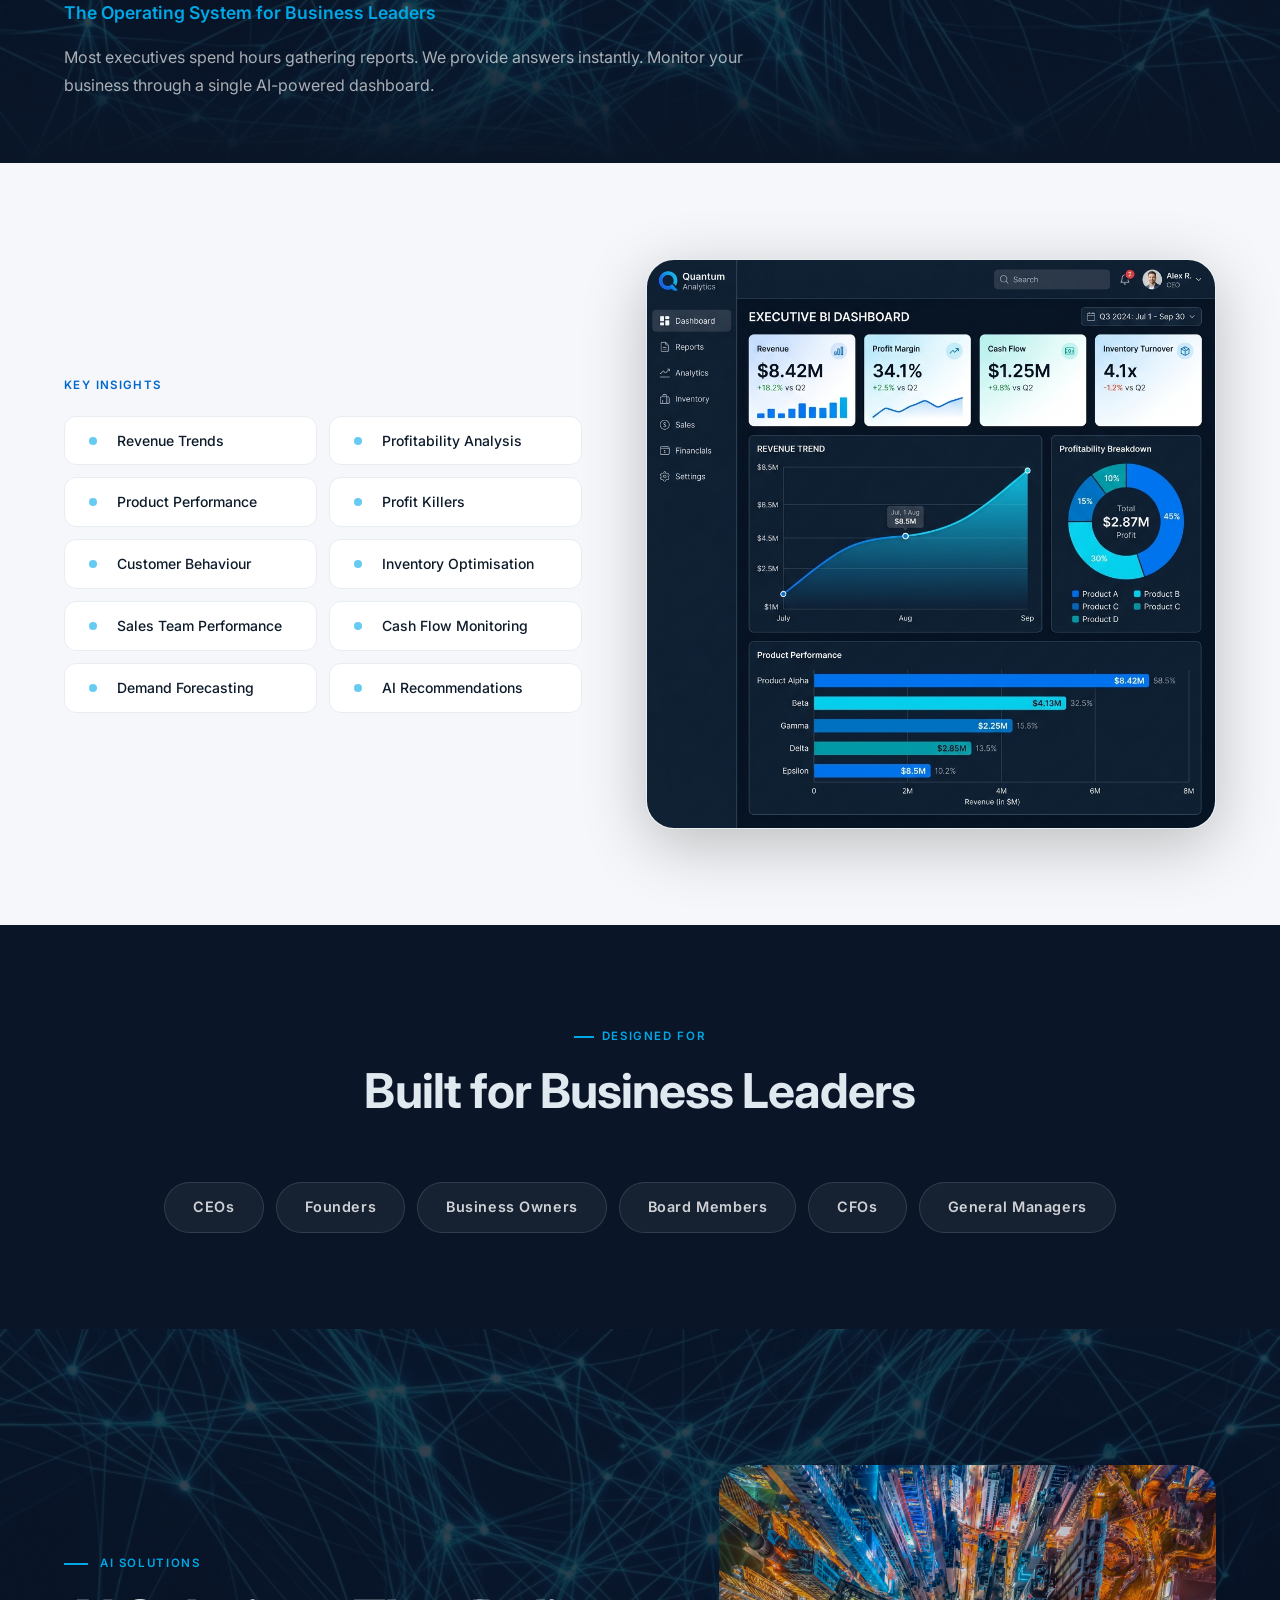
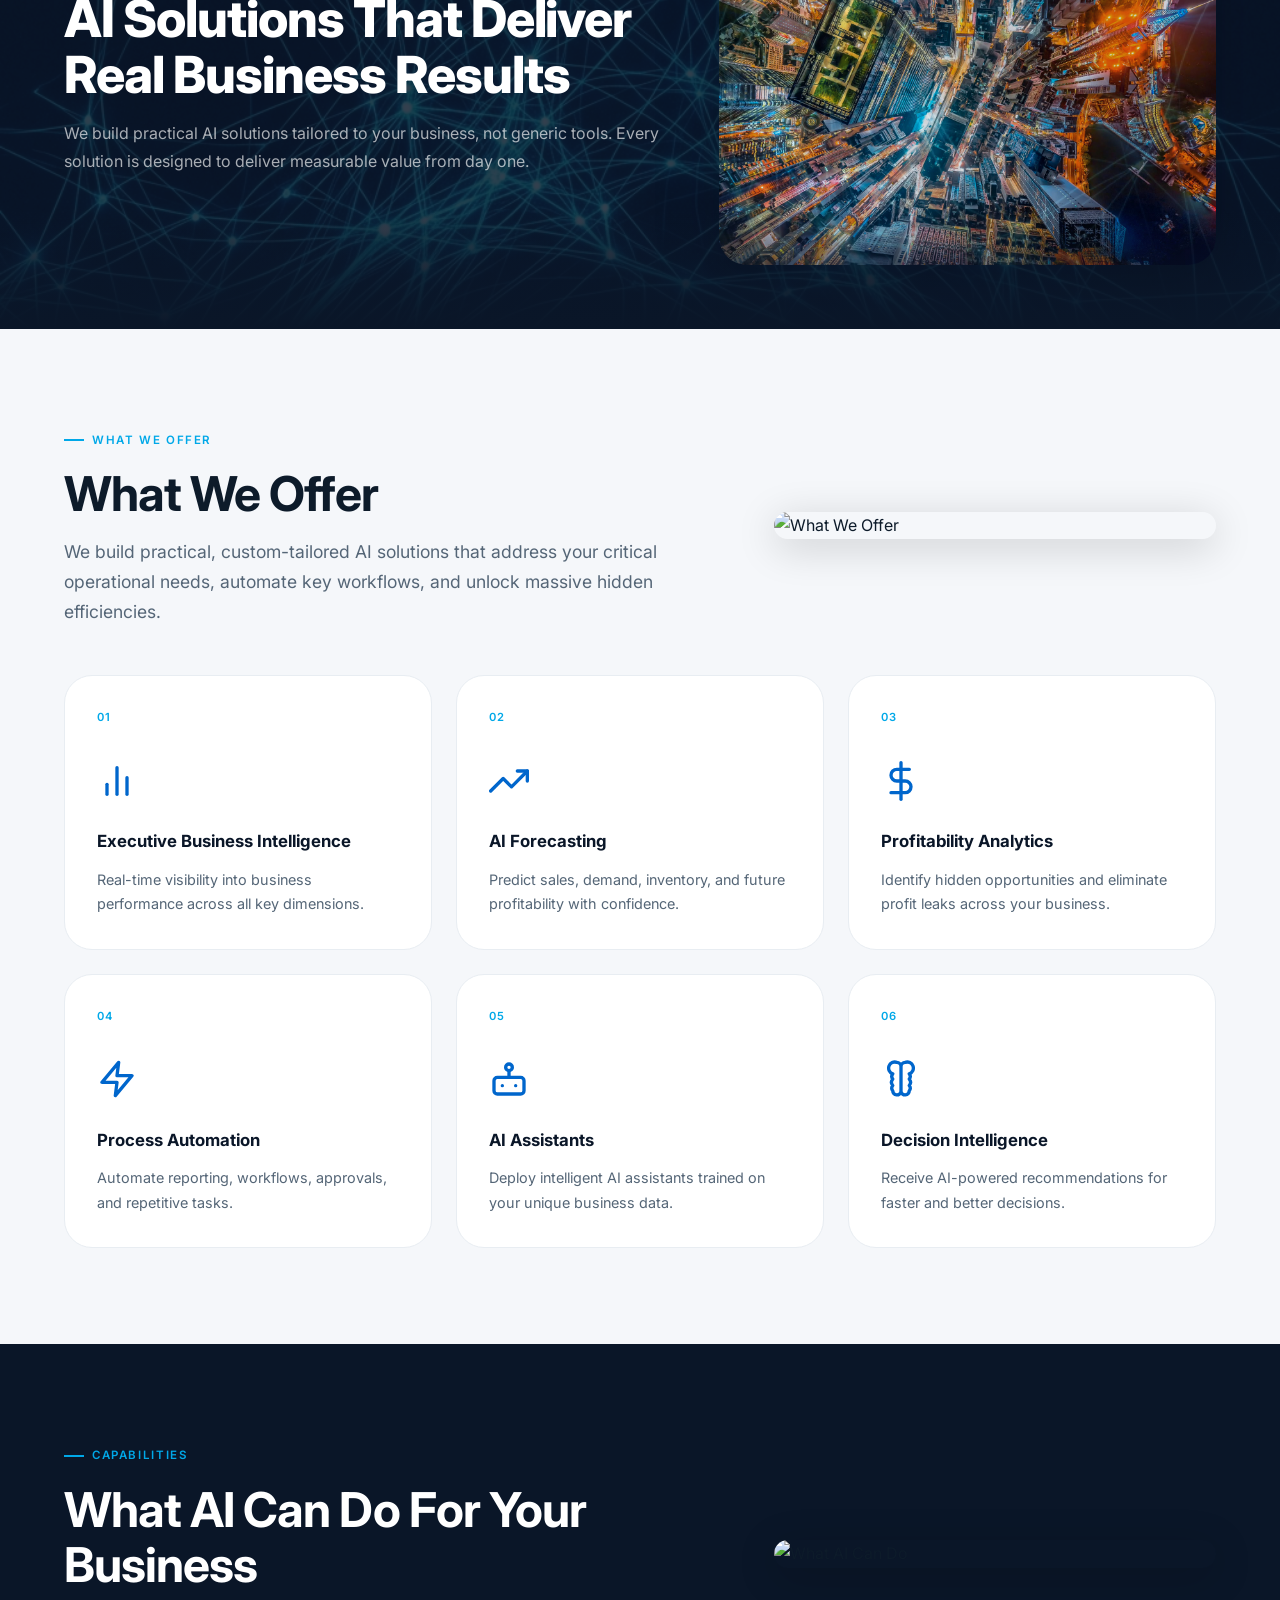
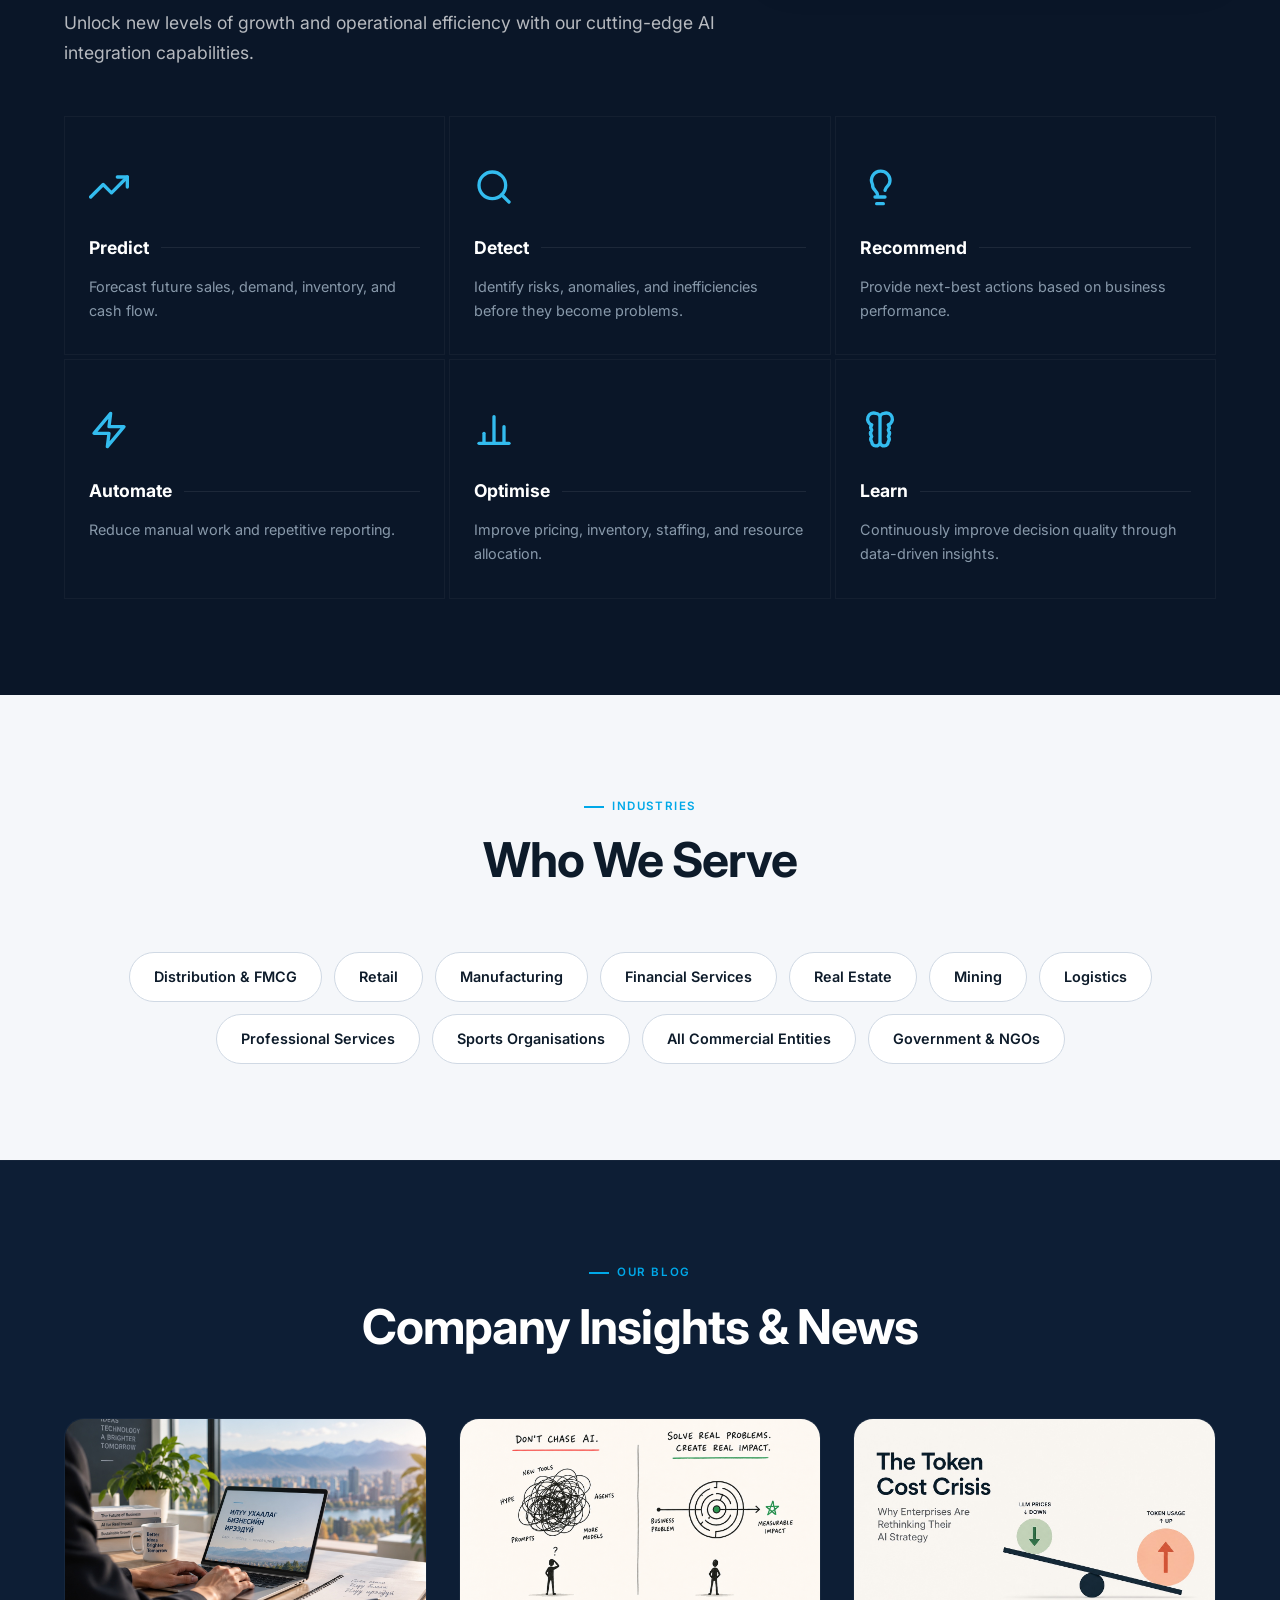
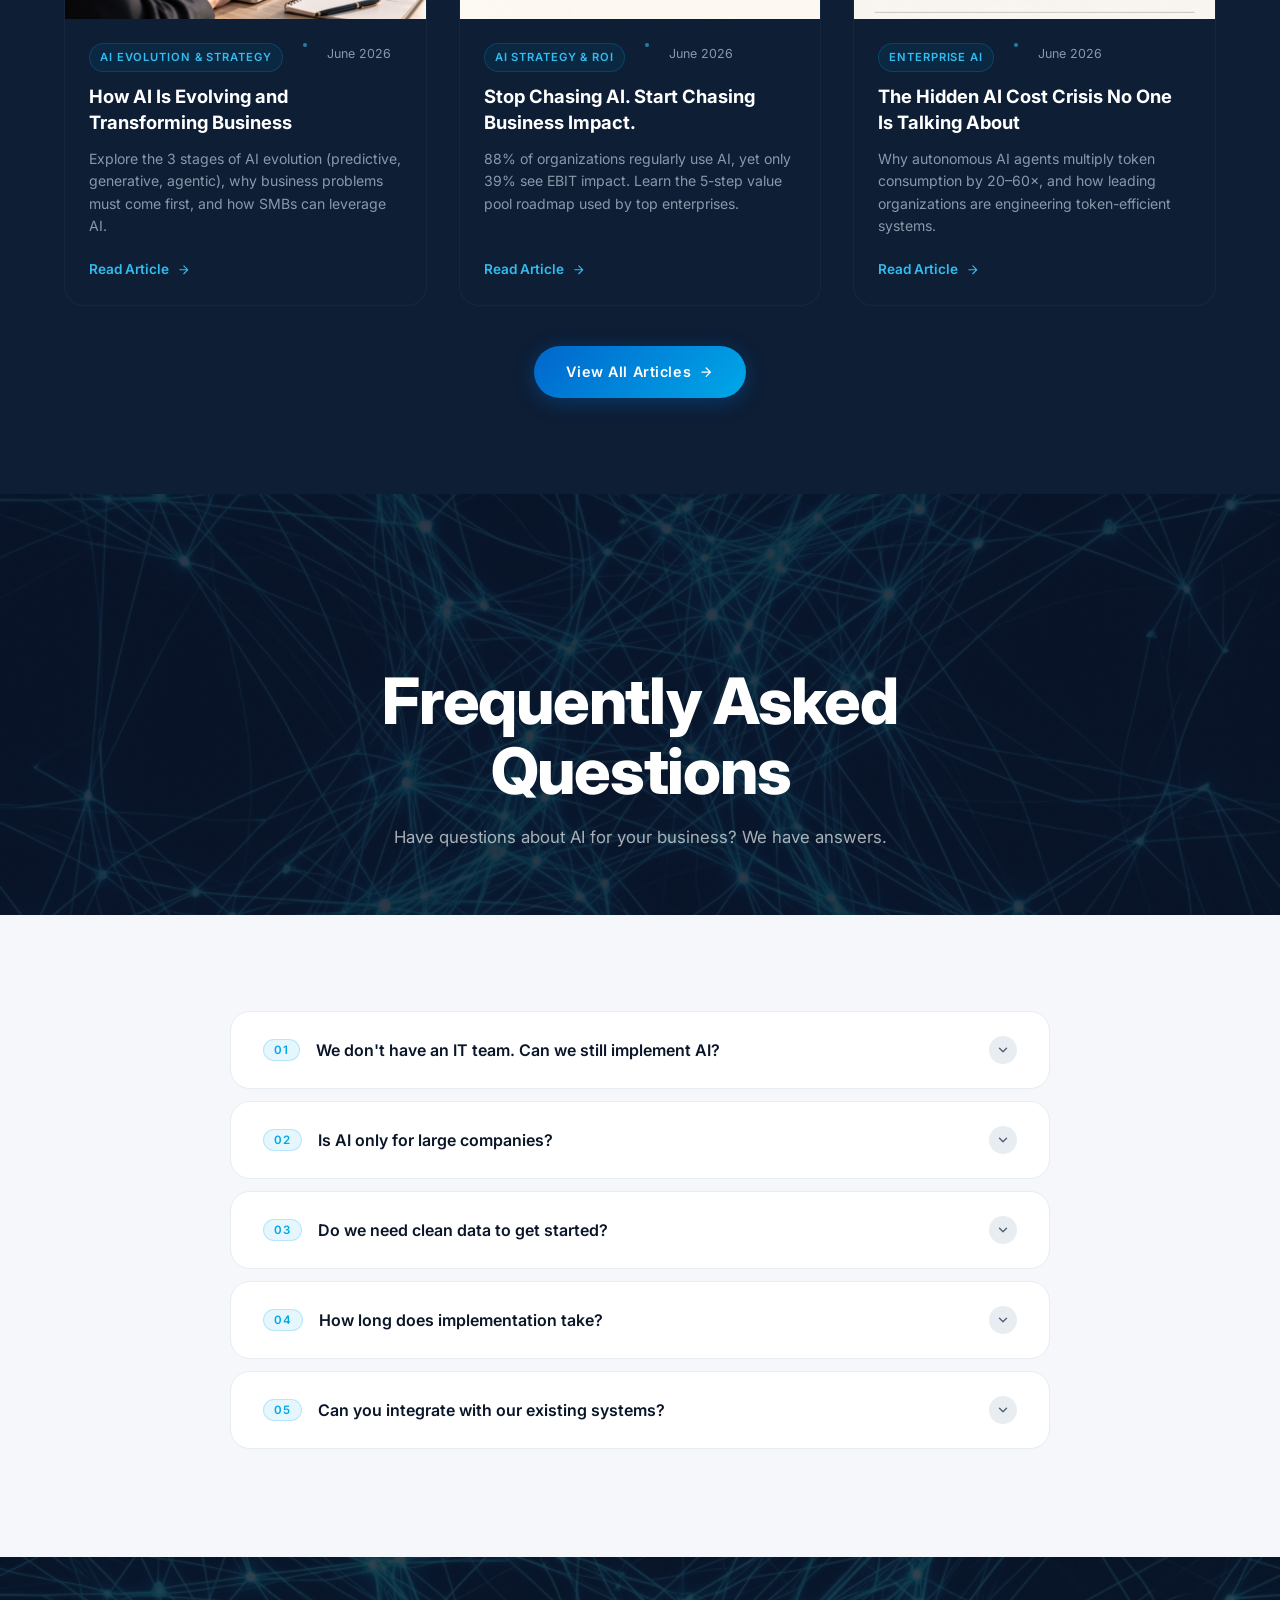
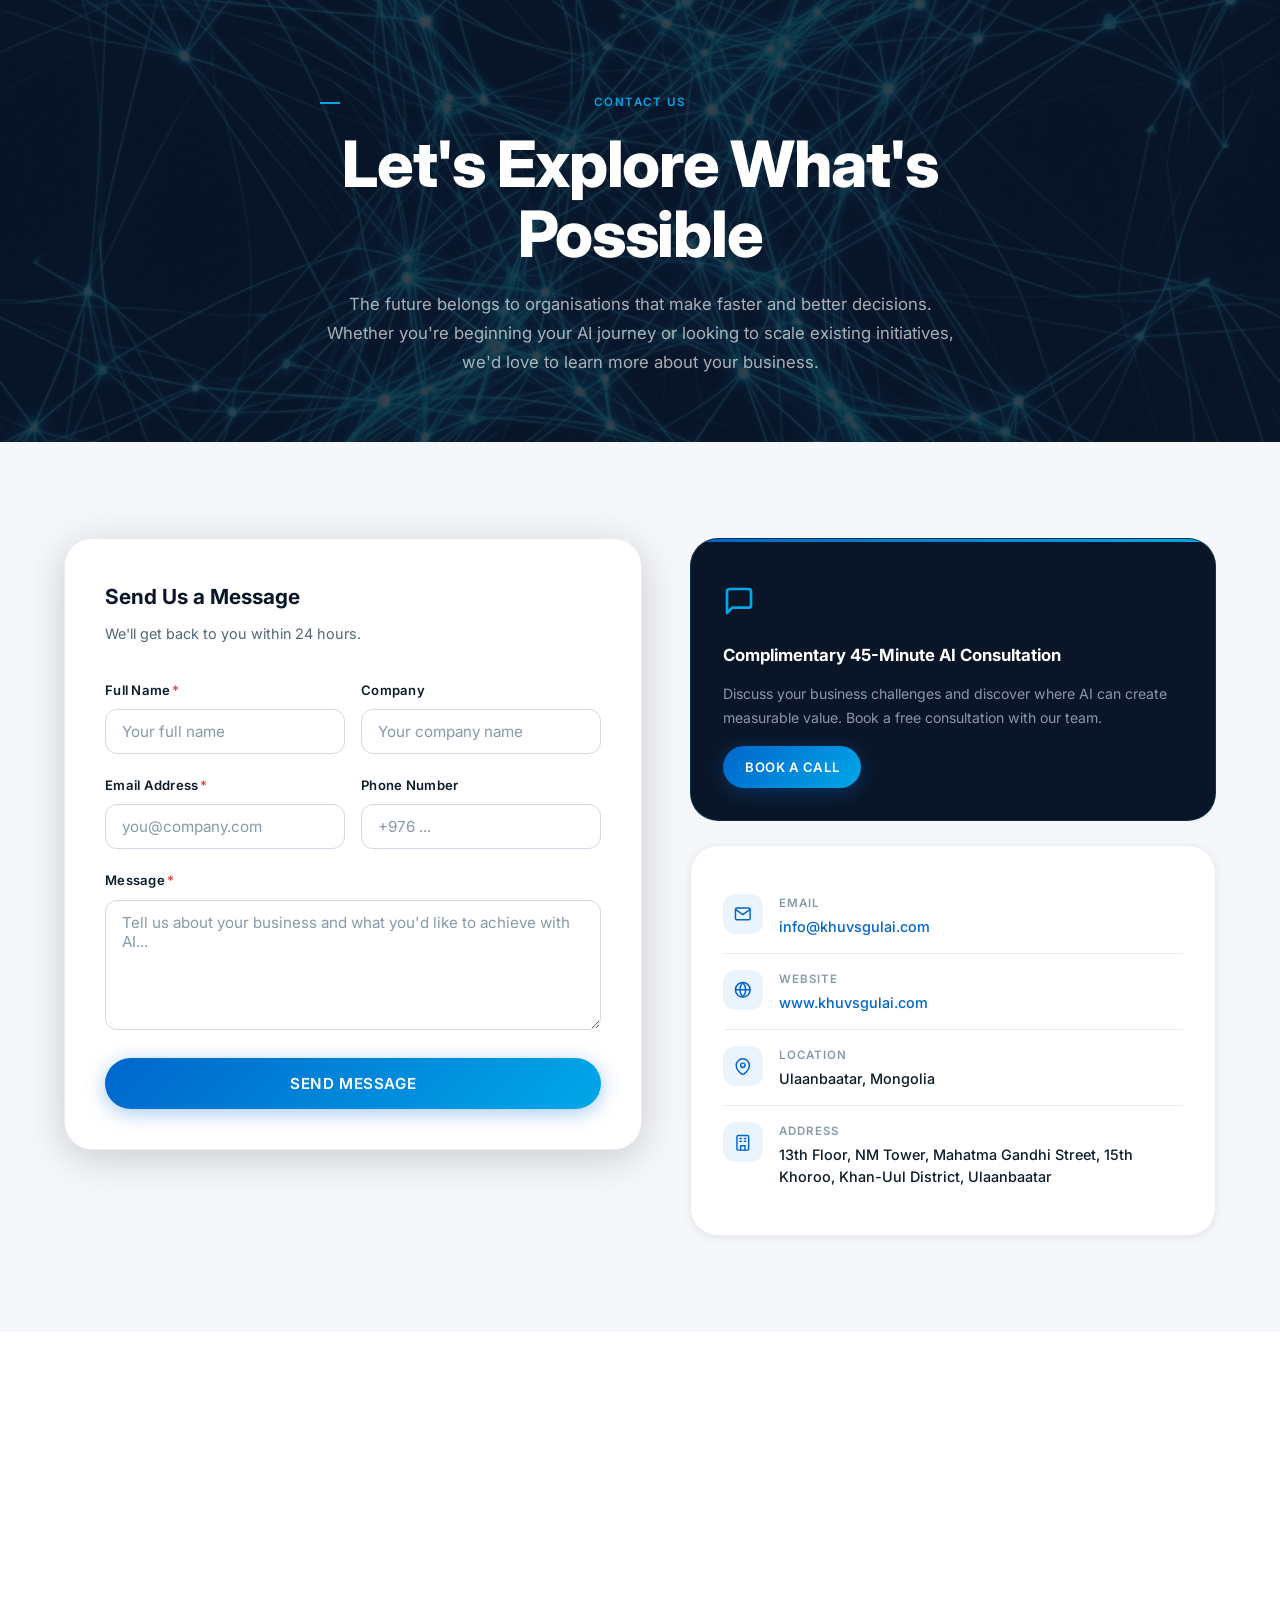
==== commit 9fa0ad9b: "style(team): adjust grid to 4 cards on top row and 1 card centered below" ====
--- a/index.html
+++ b/index.html
@@ -584,8 +584,6 @@
             <div class="team-card__badges"><span class="team-card__badge">Boeing</span><span
                 class="team-card__badge">Microsoft</span></div>
           </article>
-        </div>
-        <div class="team-grid-bottom">
           <article class="team-card reveal delay-4">
             <div class="team-card__photo-wrap"><img src="assets/images/team/ankesh.jpg" alt="Ankesh Saha, CTO"
                 class="team-card__photo" width="110" height="110" loading="lazy" /></div>
@@ -602,6 +600,8 @@
             <div class="team-card__badges"><span class="team-card__badge">PwC</span><span
                 class="team-card__badge">Google Certified</span></div>
           </article>
+        </div>
+        <div class="team-grid-bottom">
           <article class="team-card reveal delay-5">
             <div class="team-card__photo-wrap"><img src="assets/images/team/enkhzuun.jpg" alt="N. Enkhzuun, Head of Project Management"
                 class="team-card__photo team-card__photo--enkhzuun" width="110" height="110" loading="lazy" /></div>
--- a/css/pages/about.css
+++ b/css/pages/about.css
@@ -266,15 +266,15 @@
 
 .team-grid {
   display: grid;
-  grid-template-columns: repeat(3, 1fr);
+  grid-template-columns: repeat(4, 1fr);
   gap: var(--space-6);
 }
 
 .team-grid-bottom {
   display: grid;
-  grid-template-columns: repeat(2, 1fr);
+  grid-template-columns: 1fr;
   gap: var(--space-6);
-  max-width: calc((100% - 2 * var(--space-6)) * (2 / 3) + var(--space-6));
+  max-width: calc((100% - 3 * var(--space-6)) / 4);
   margin: var(--space-6) auto 0;
 }
 
@@ -545,9 +545,9 @@
   }
 
   .team-grid-bottom {
-    grid-template-columns: repeat(2, 1fr);
-    max-width: 100%;
-    margin-top: var(--space-6);
+    grid-template-columns: 1fr;
+    max-width: calc((100% - var(--space-6)) / 2);
+    margin: var(--space-6) auto 0;
   }
 }
 
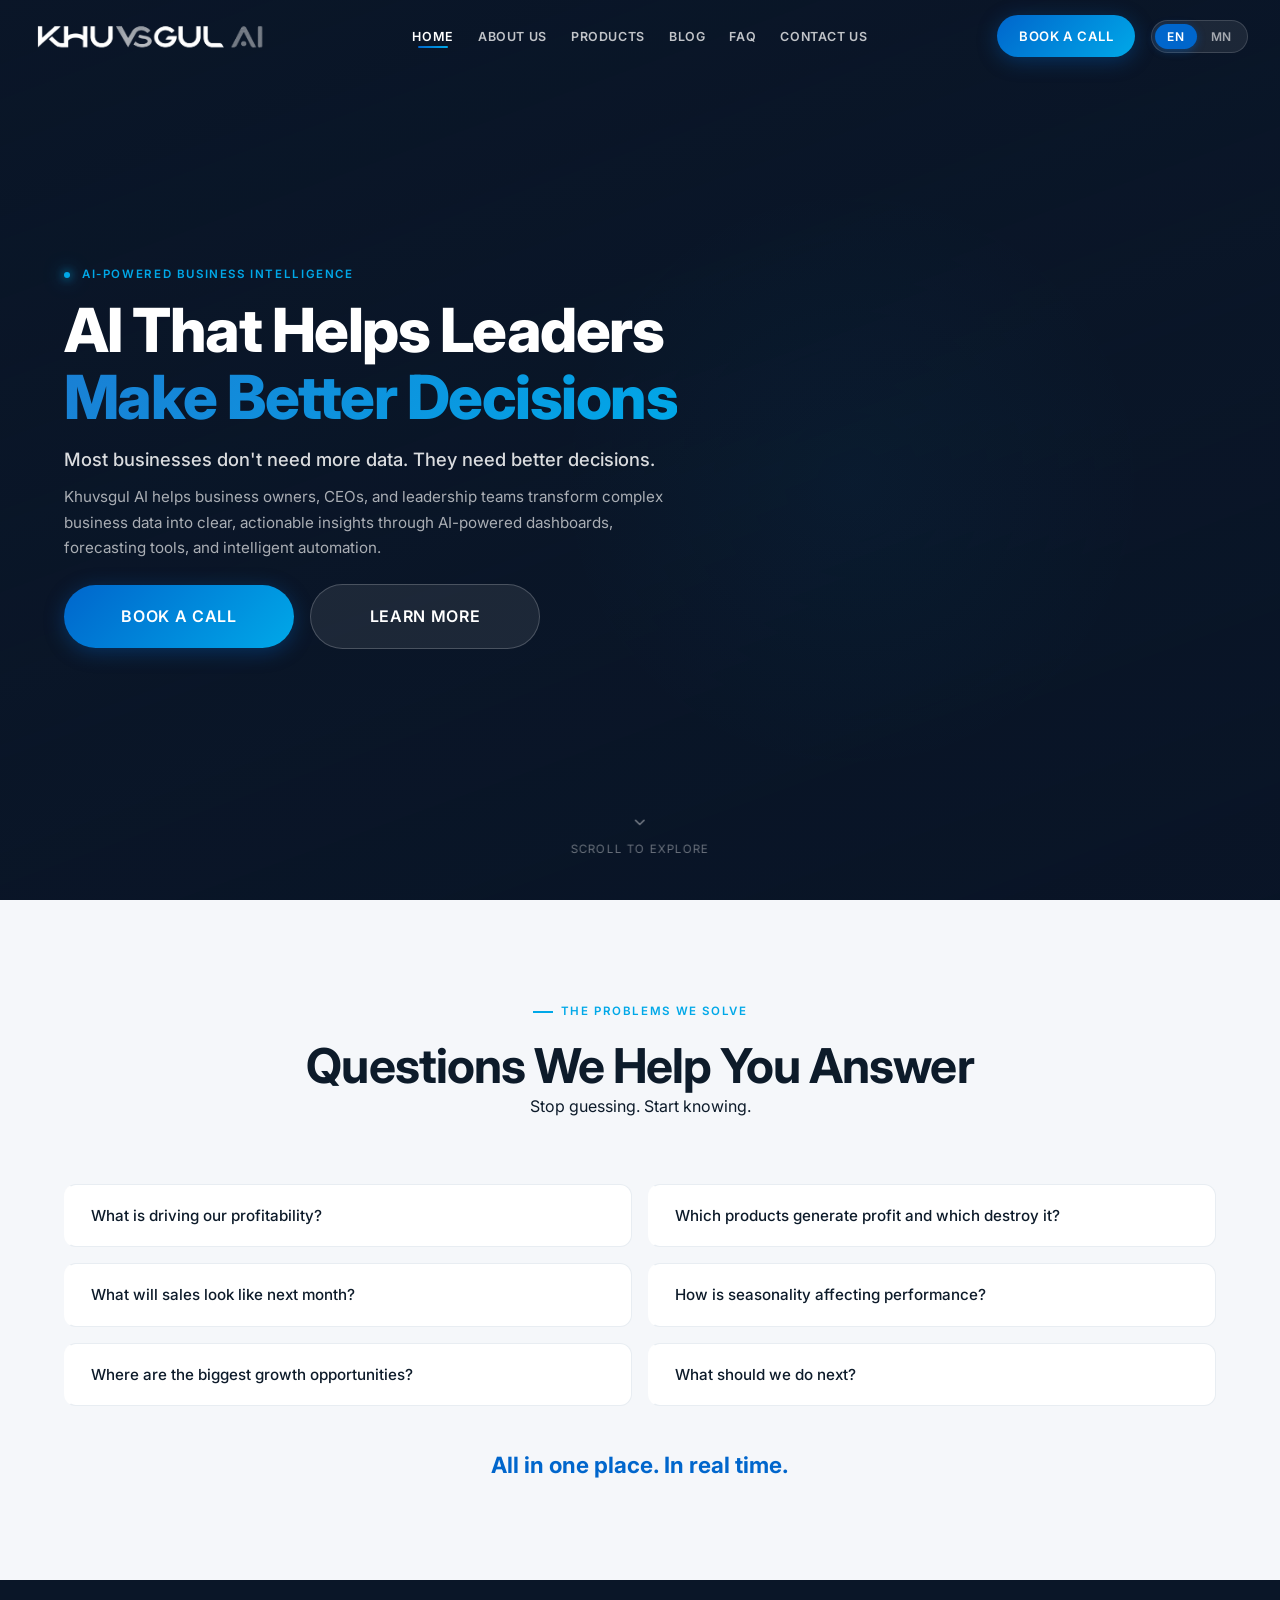
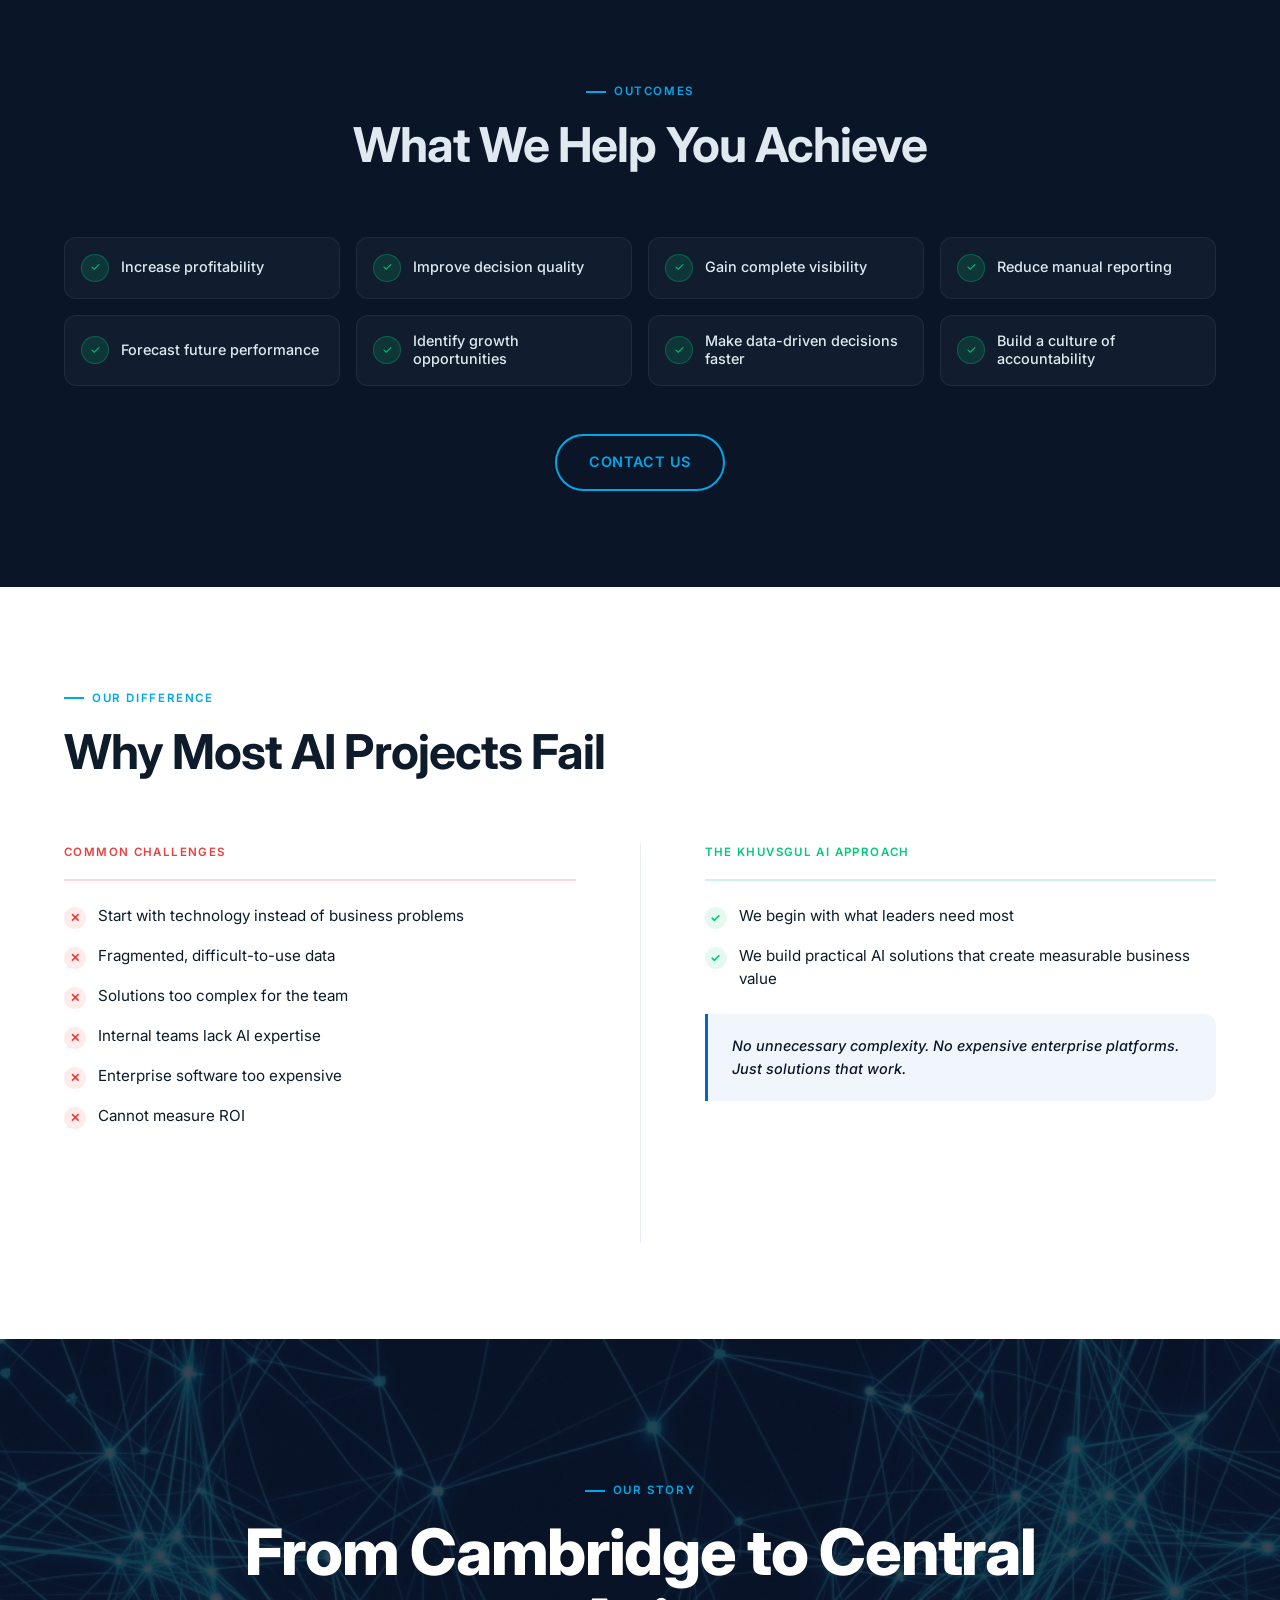
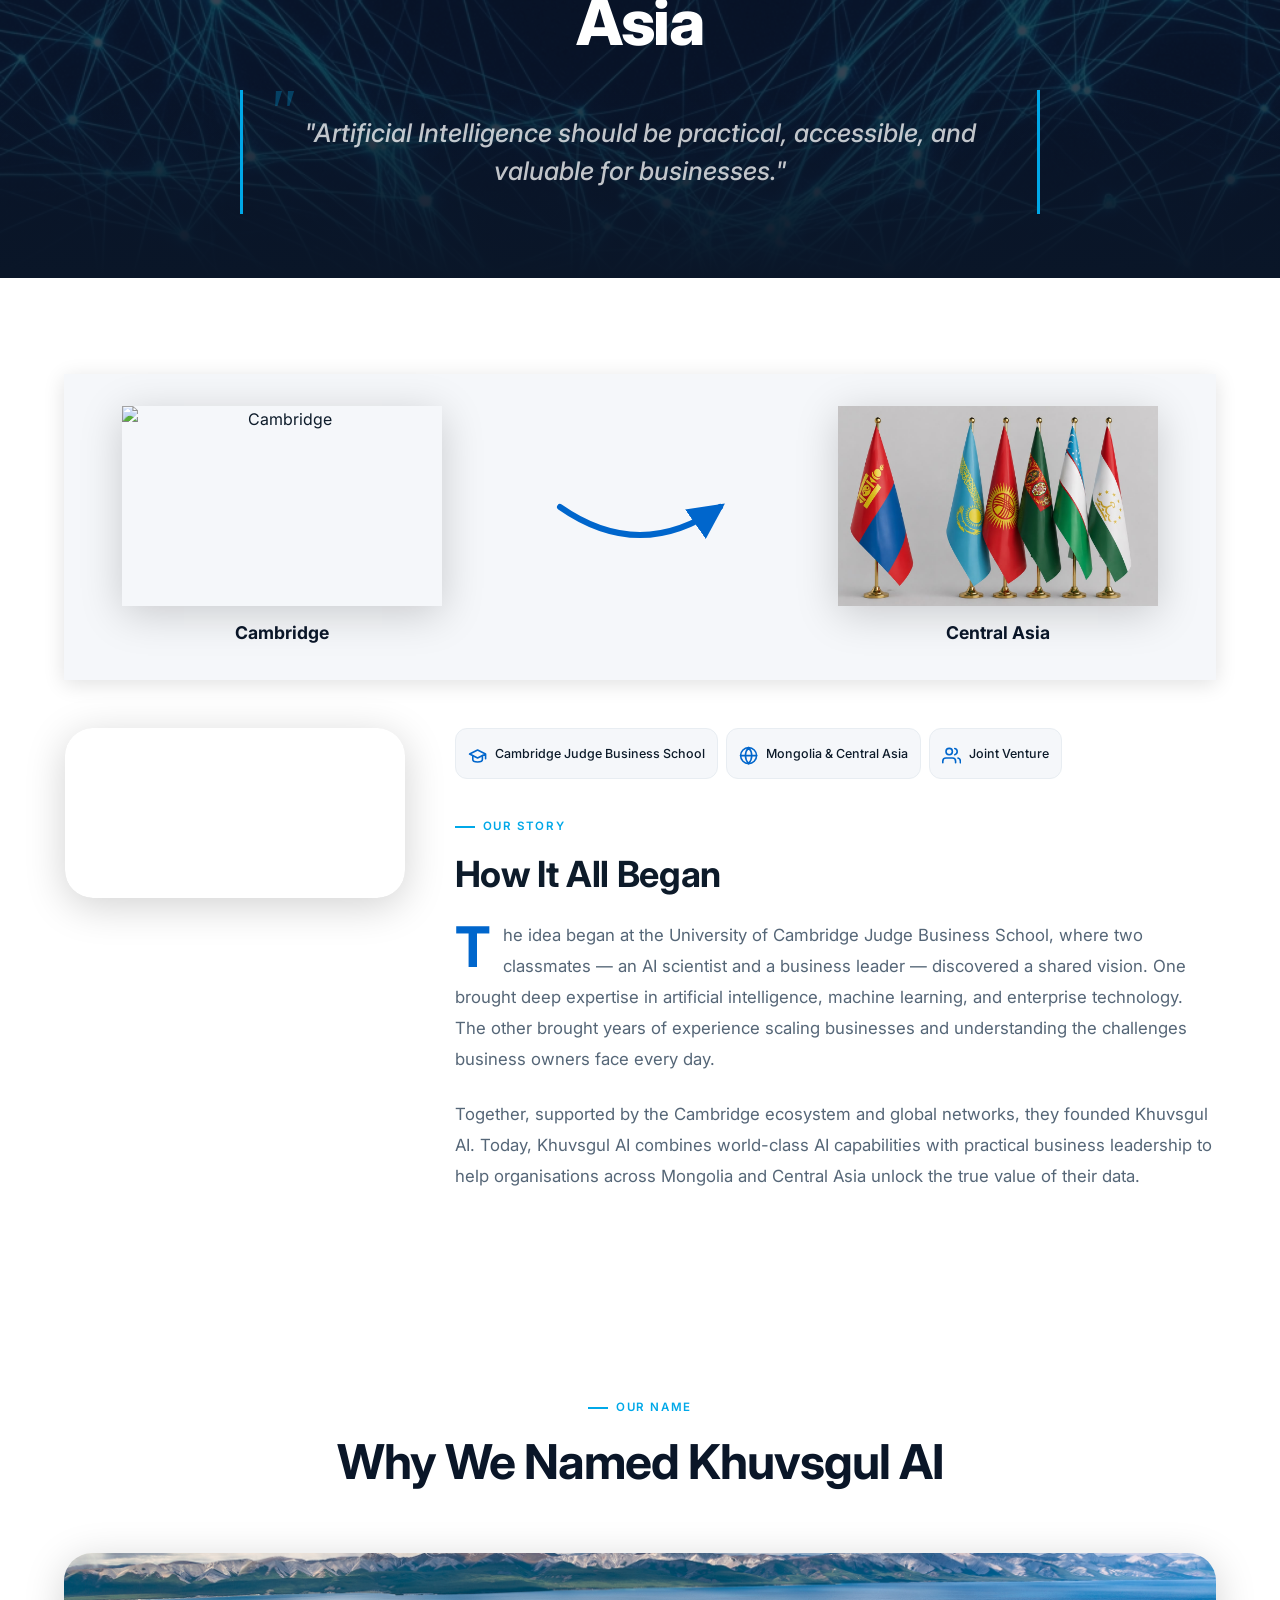
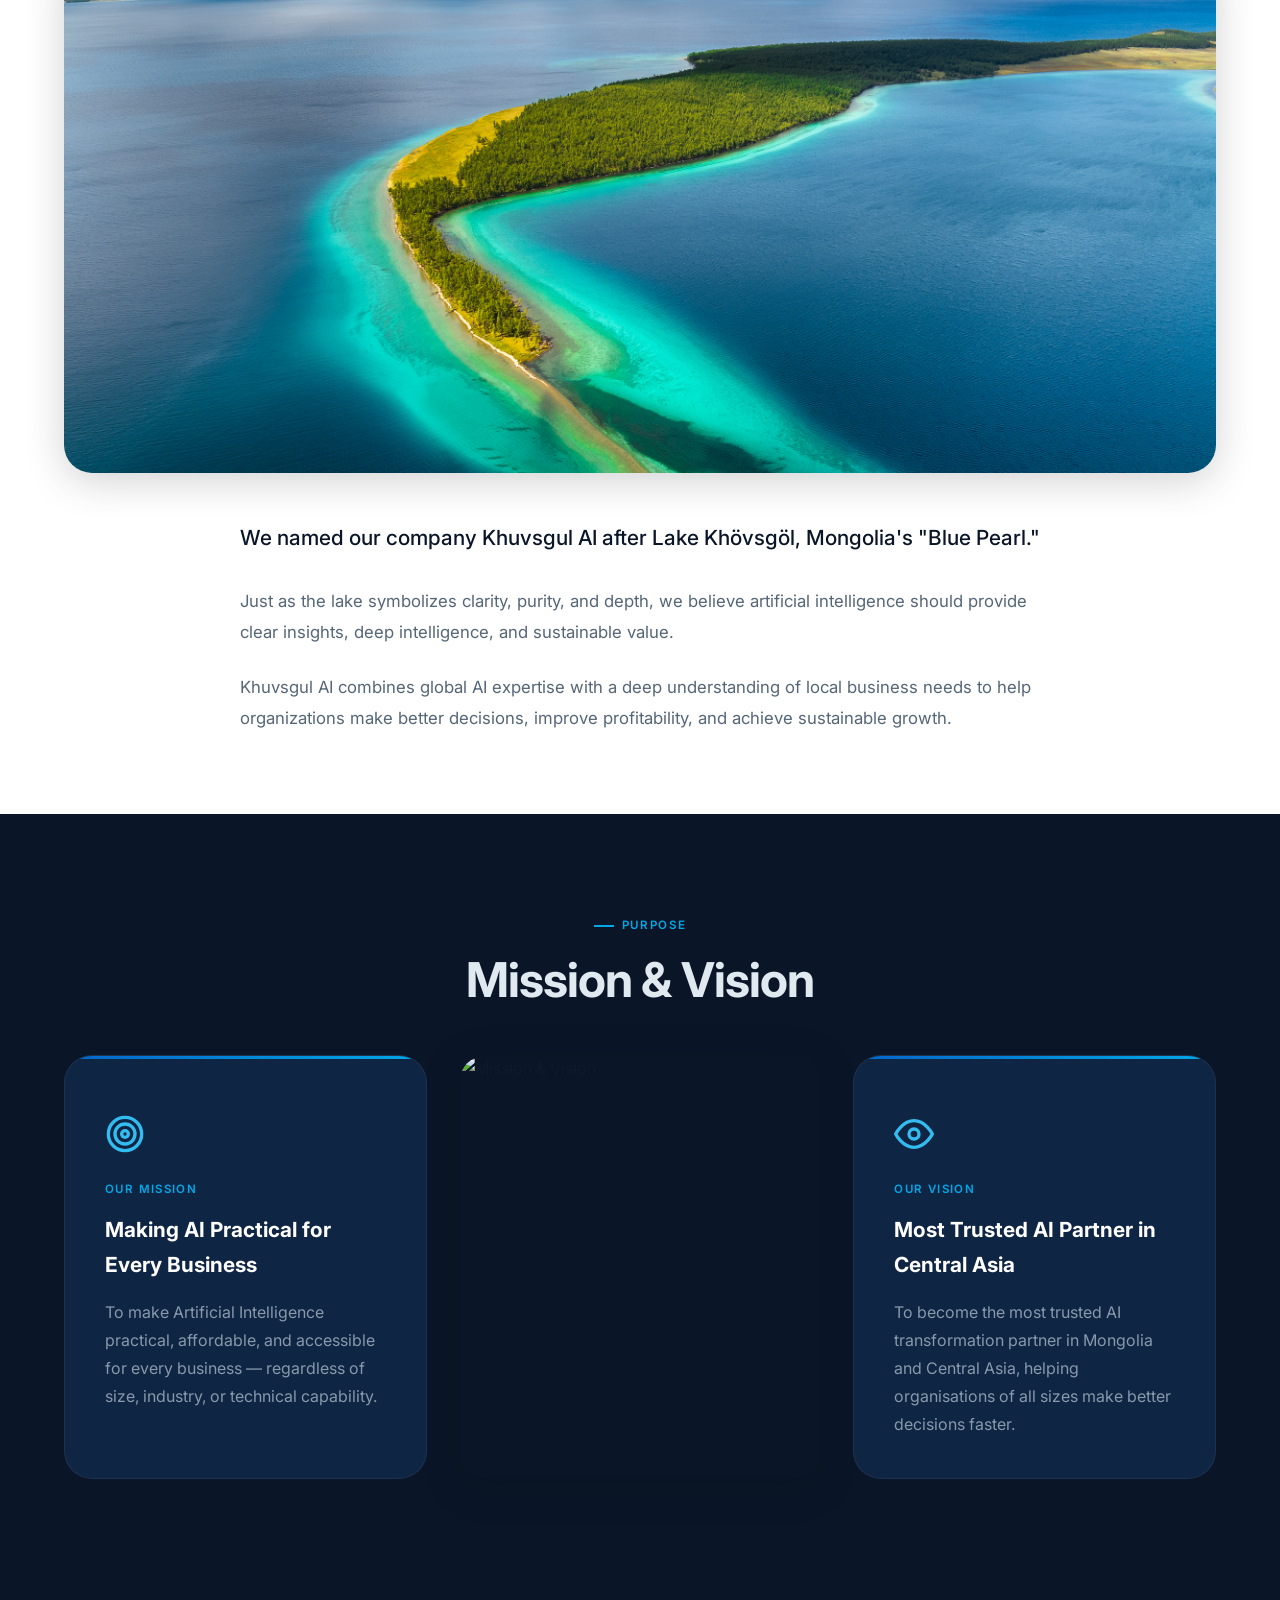
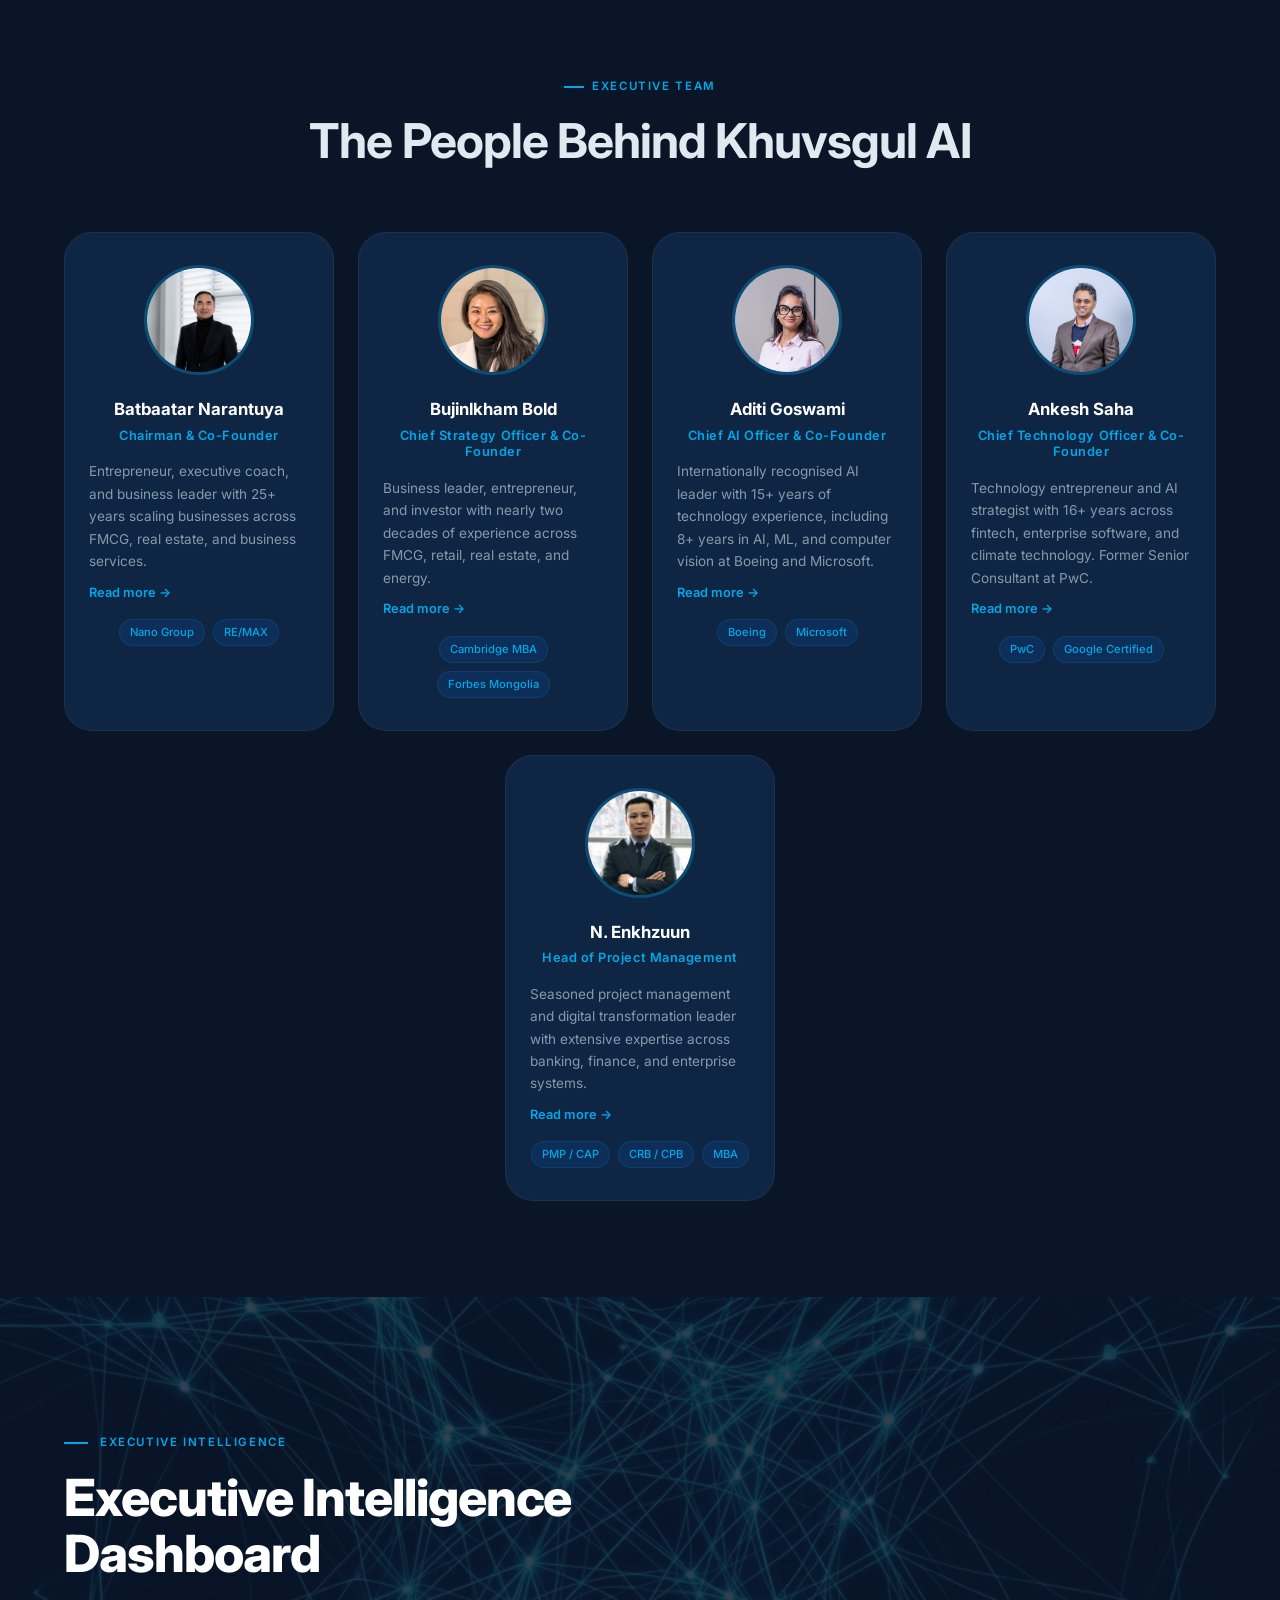
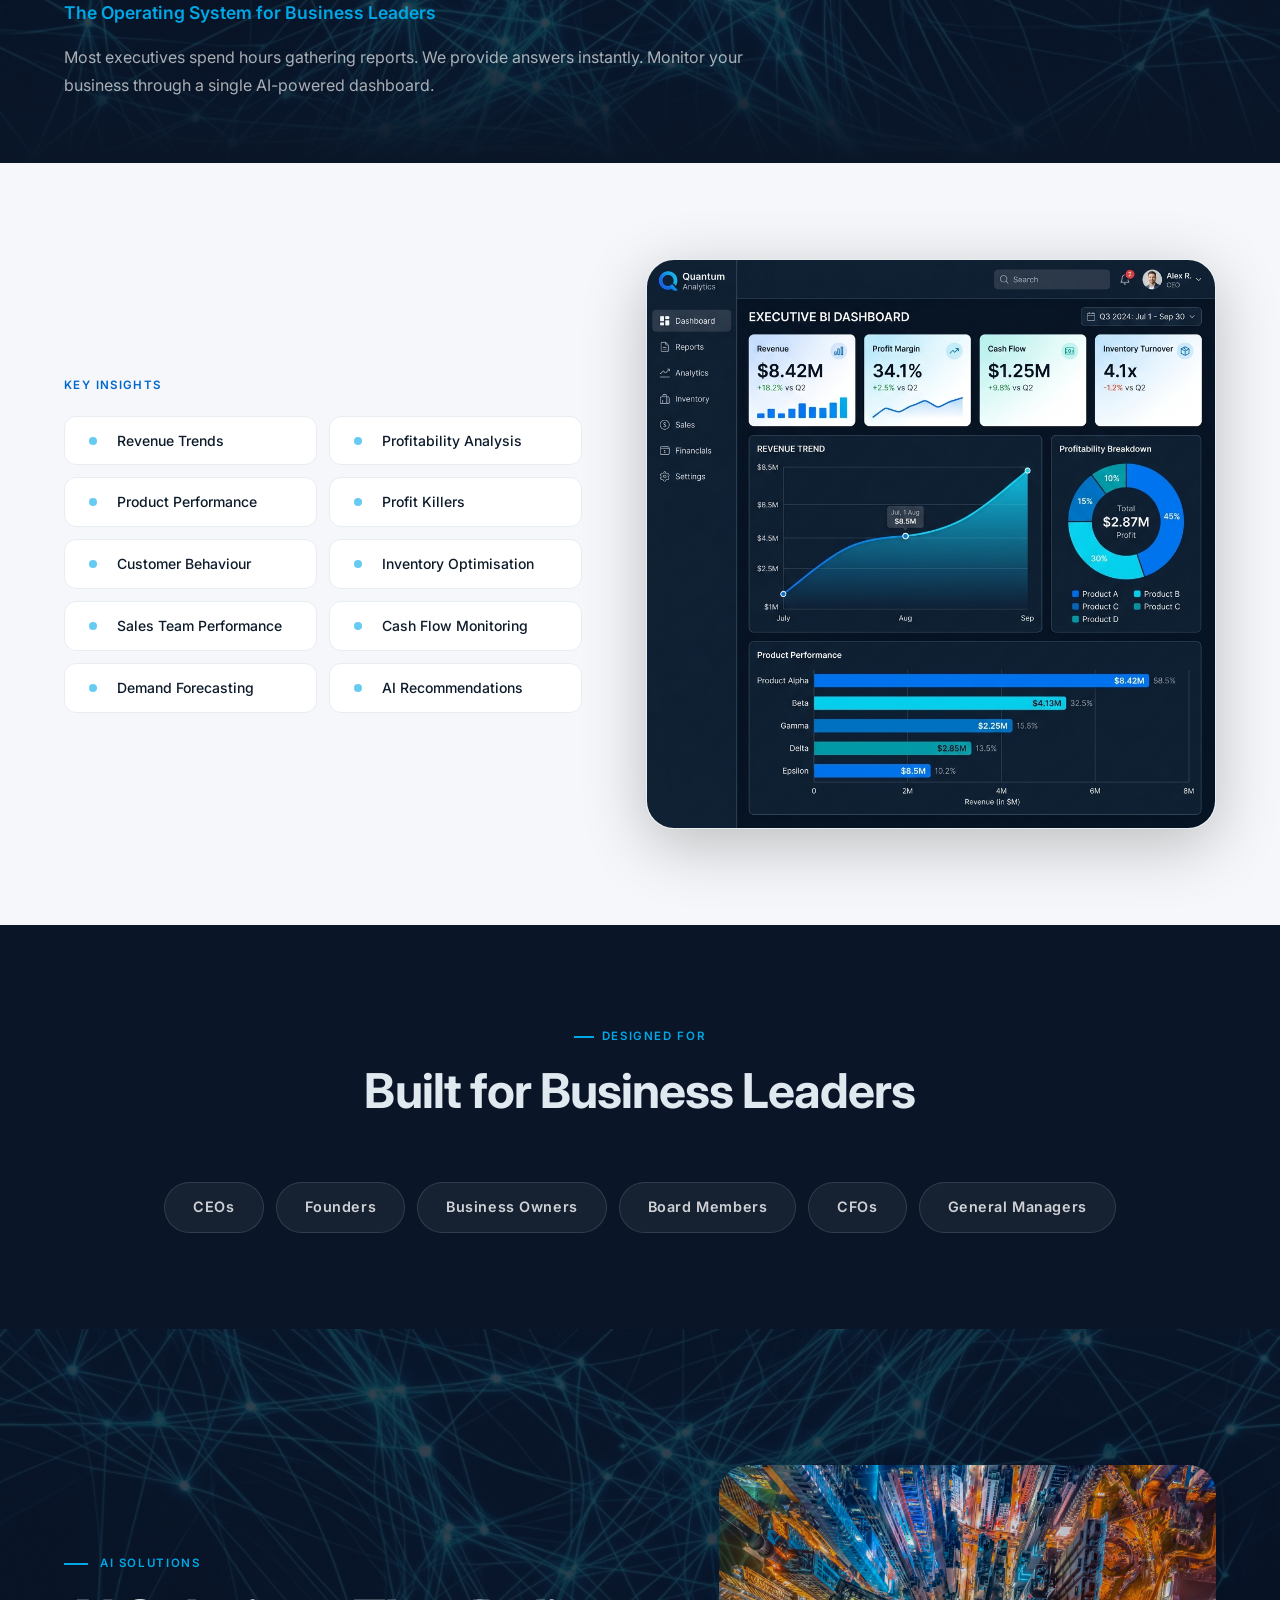
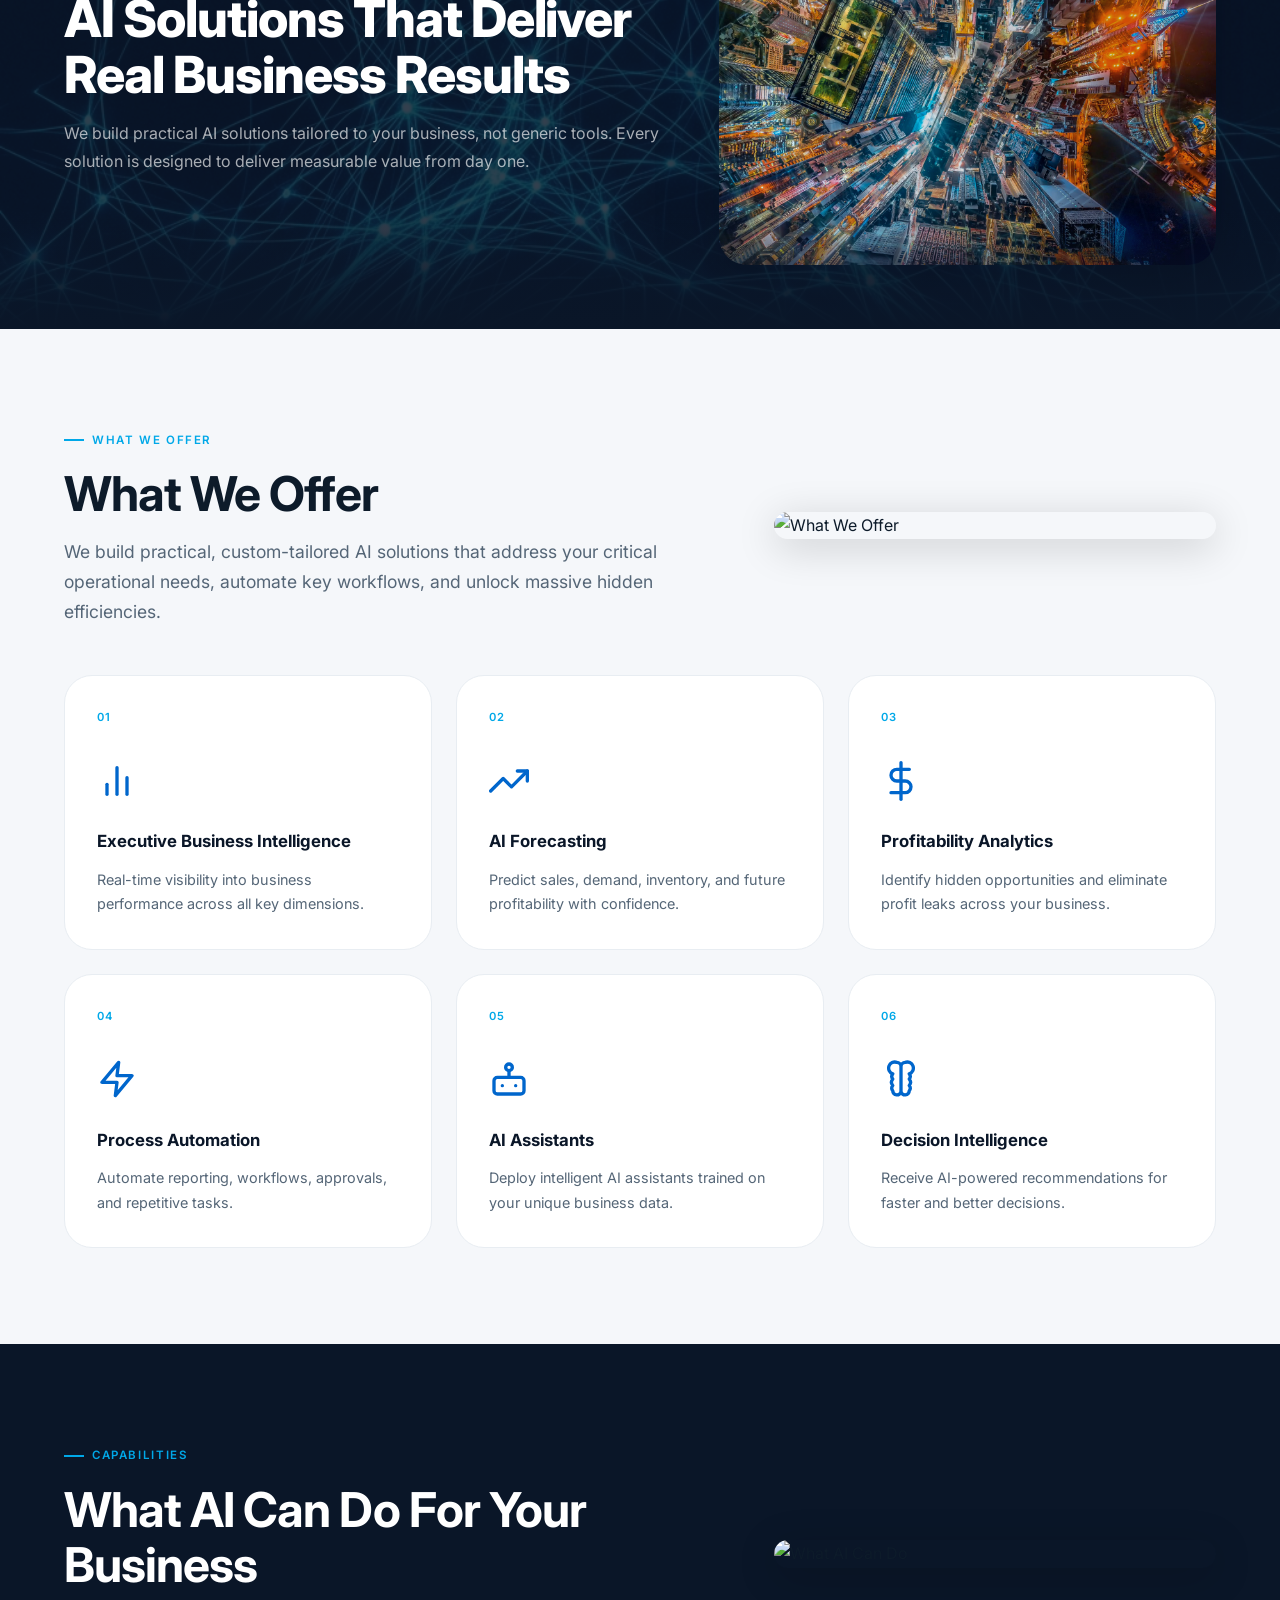
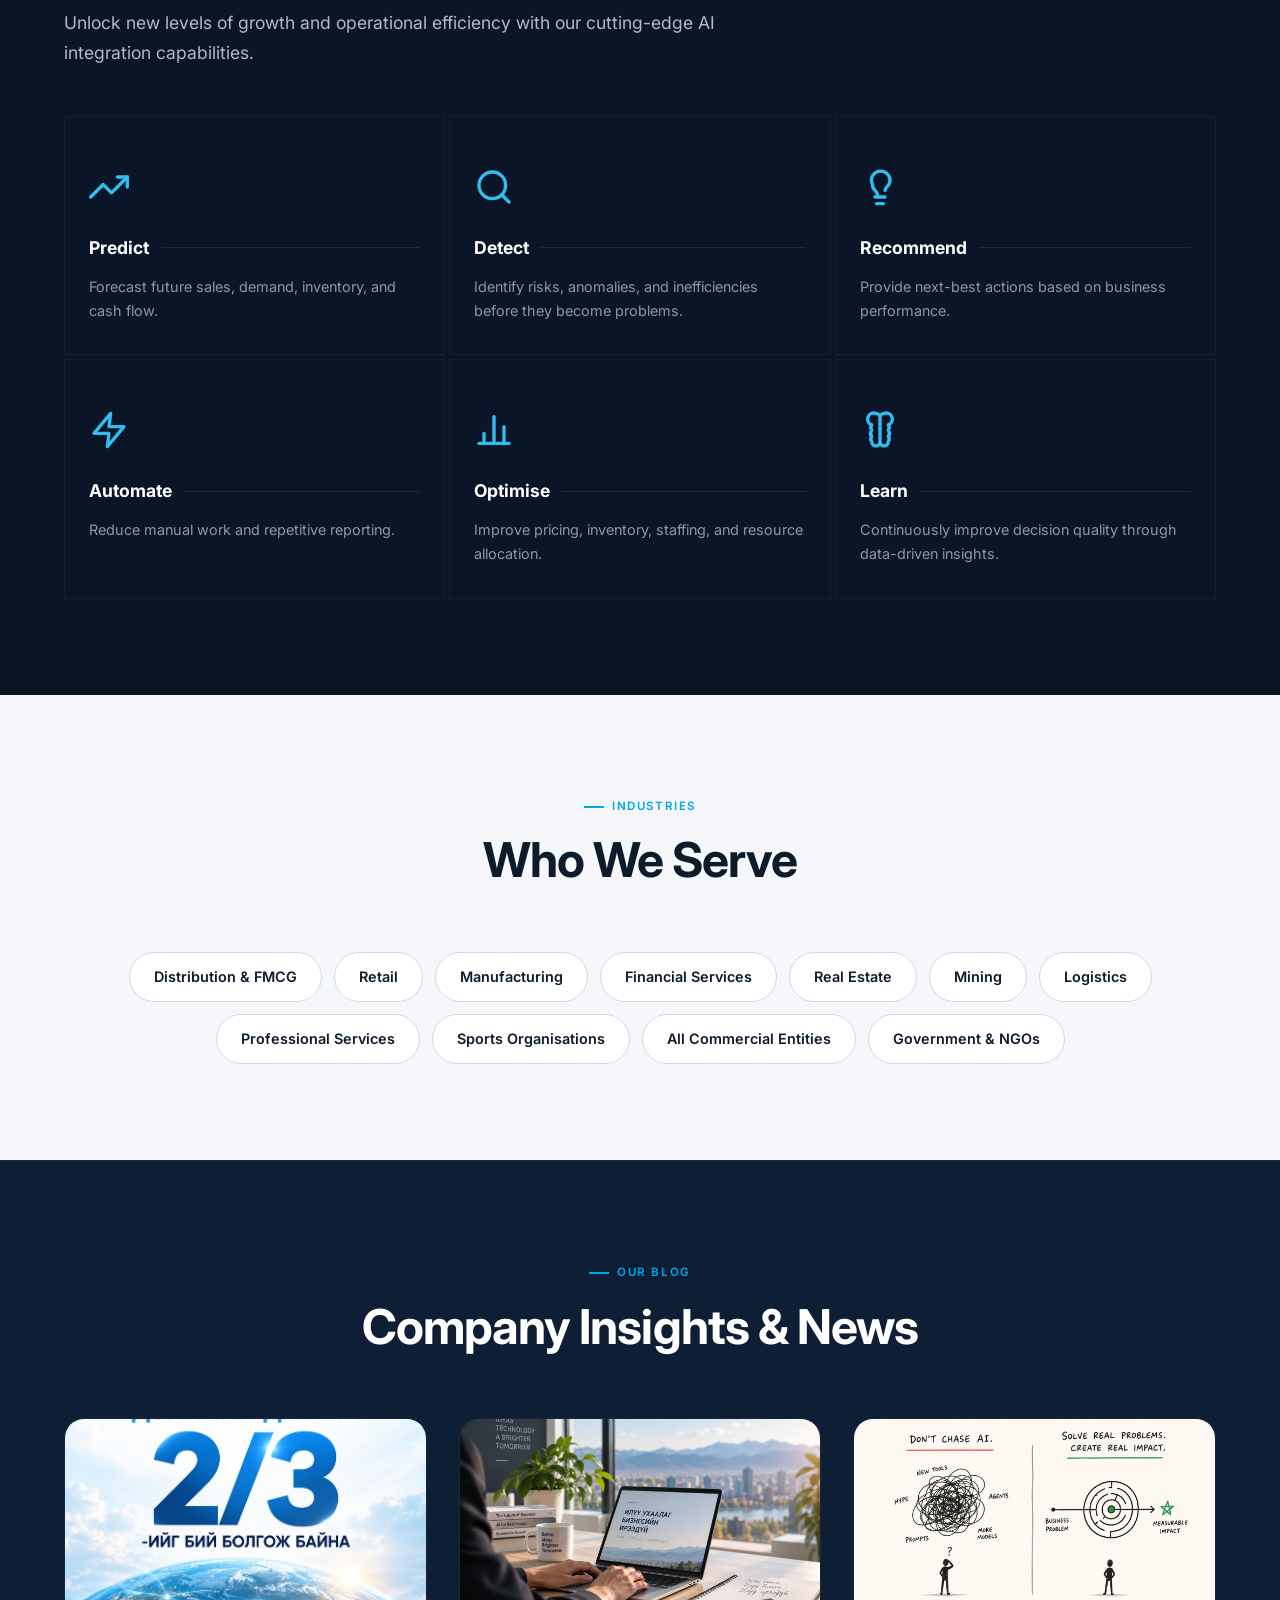
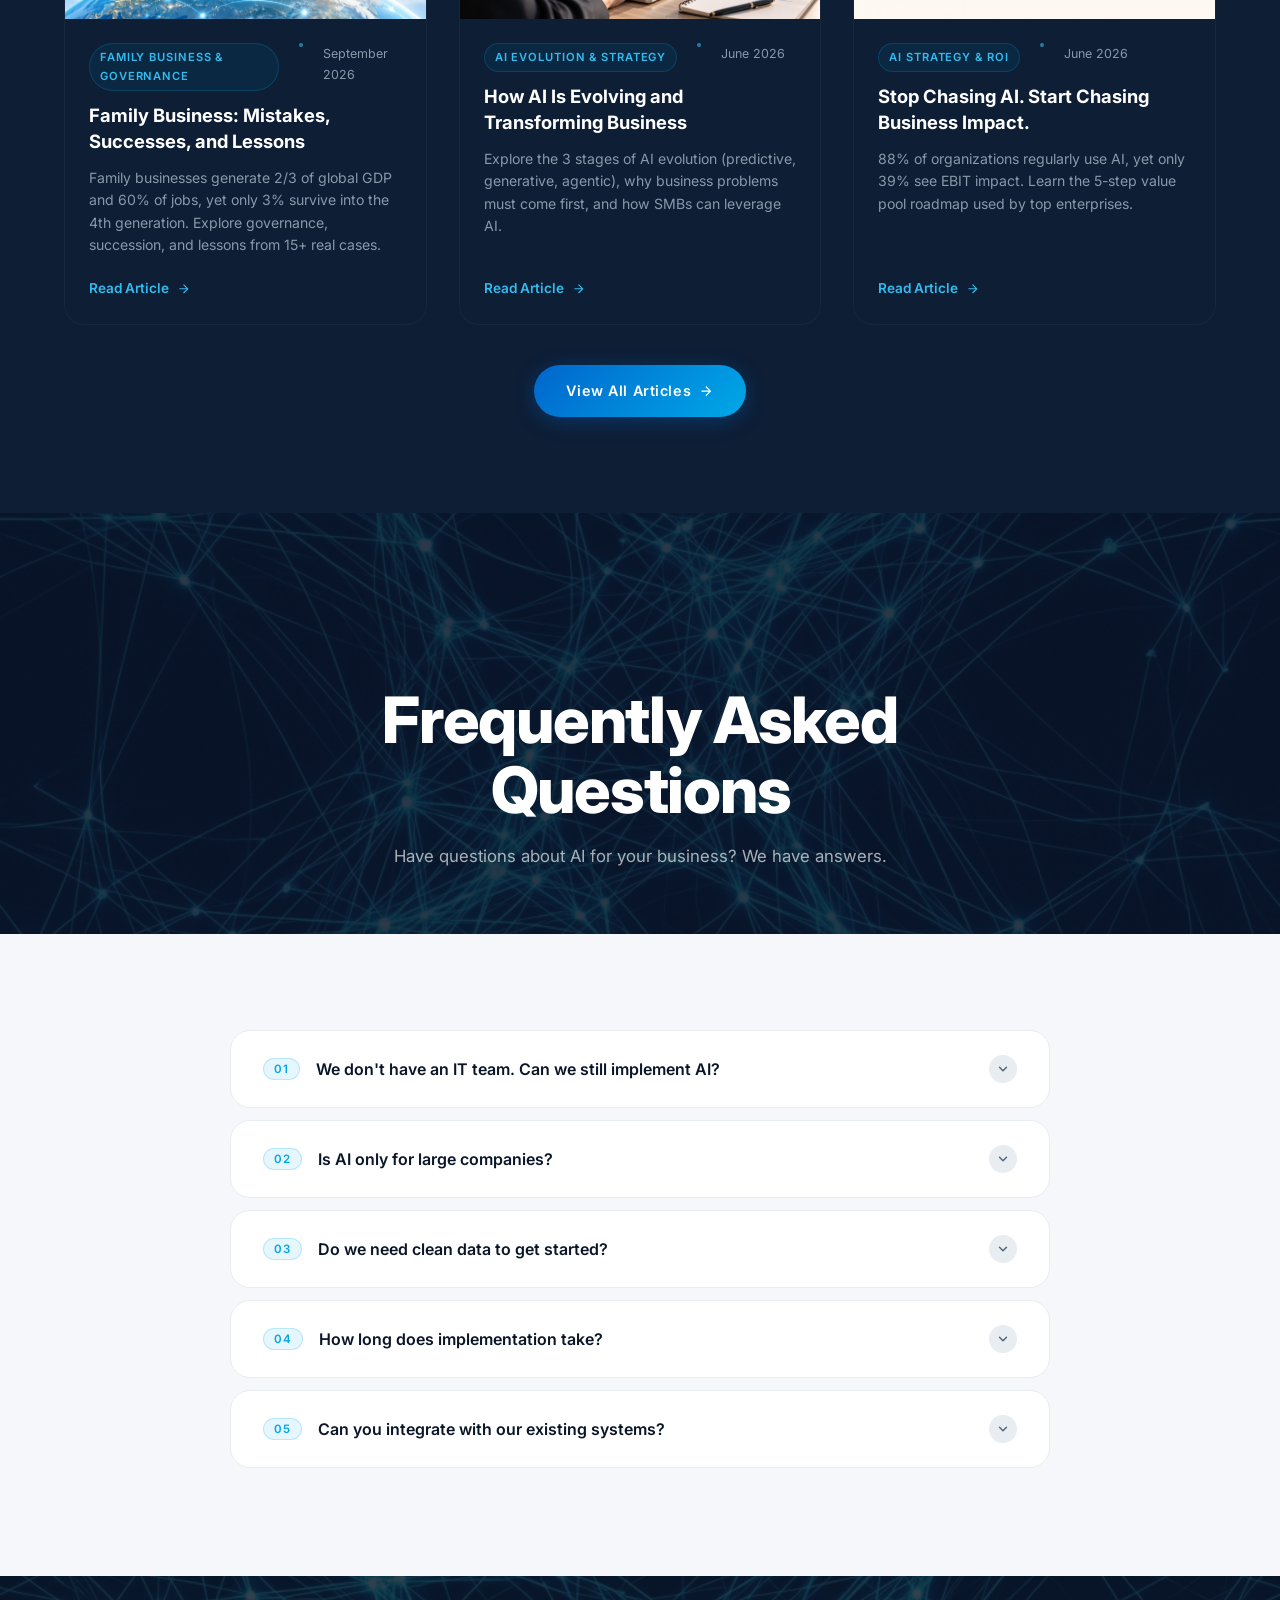
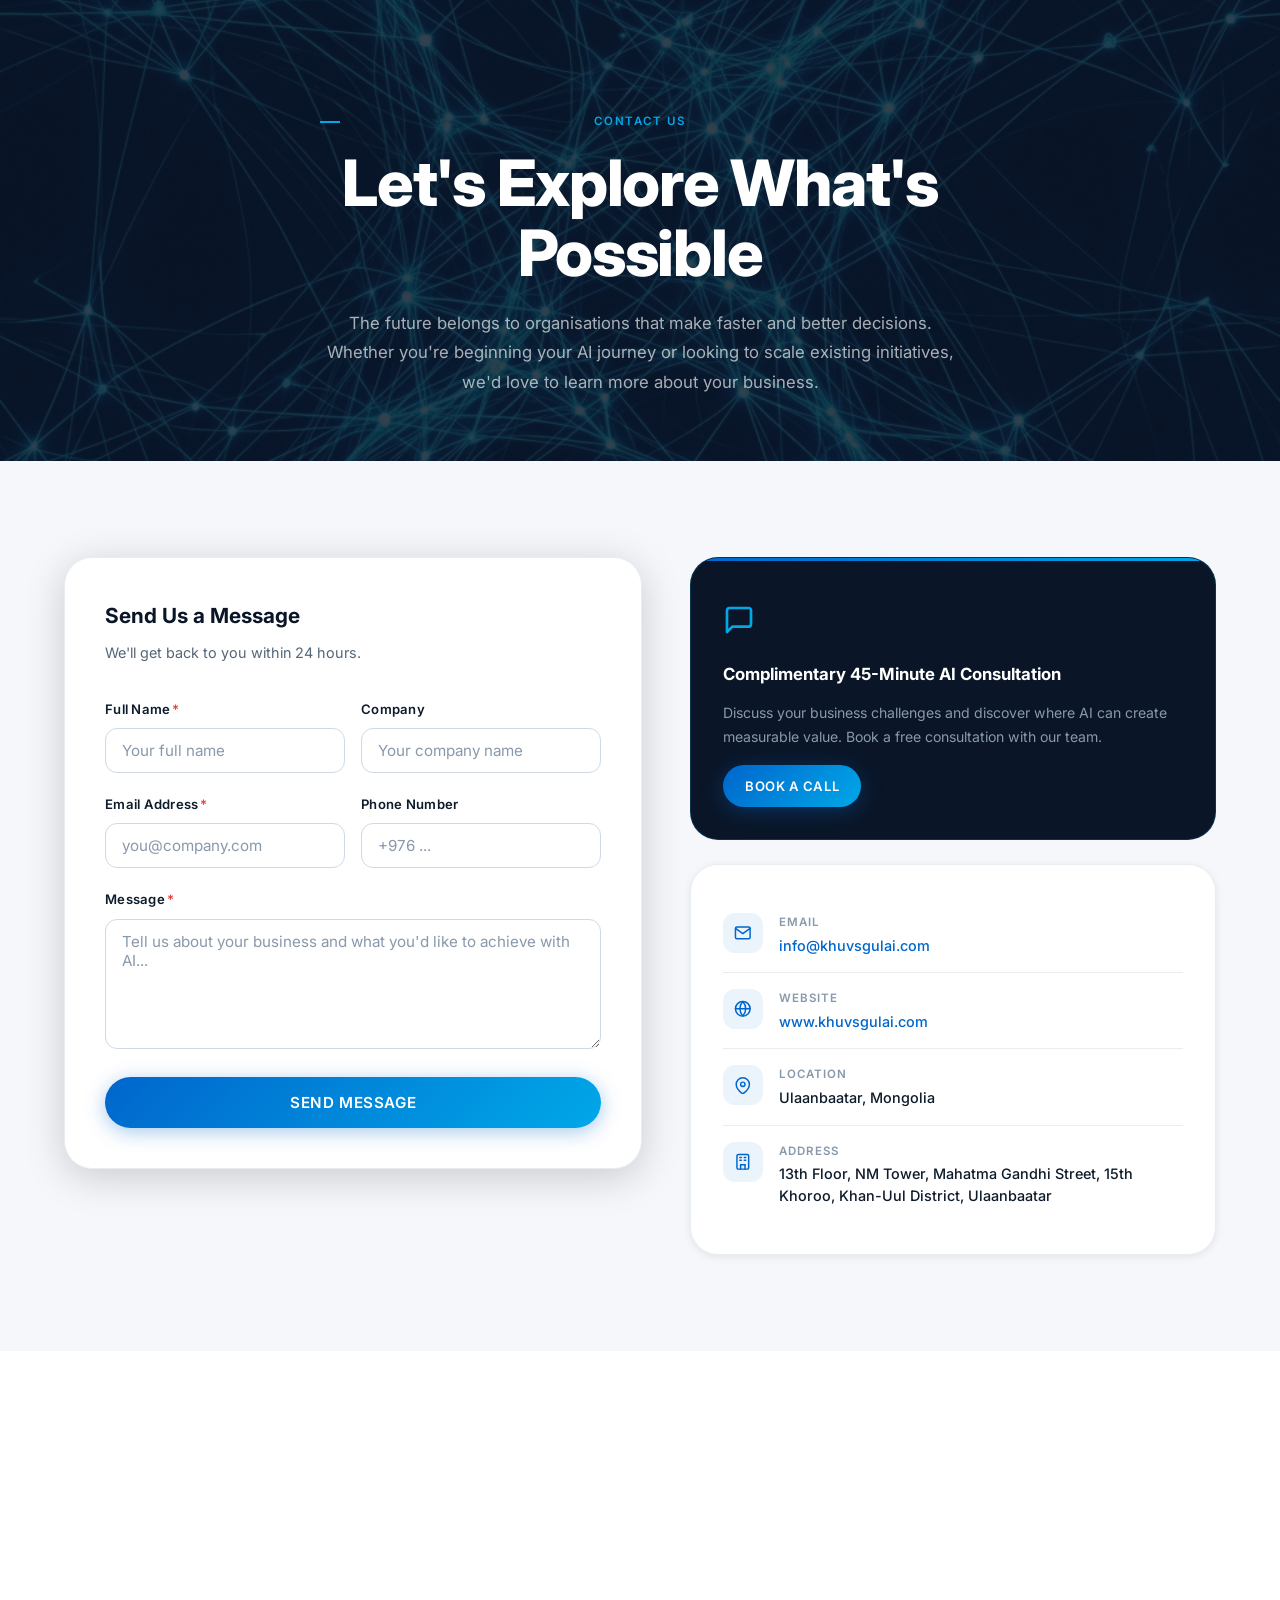
==== commit 929385bf: "Publish new blog post: Family Business Mistakes and Lessons by Bujinlkham Bold" ====
--- a/index.html
+++ b/index.html
@@ -913,8 +913,30 @@
         </div>
 
         <div class="recent-grid" style="margin-top: var(--space-8);">
-          <!-- Post 6 (Latest) -->
+          <!-- Post 7 (Latest) -->
           <article class="blog-card reveal delay-1">
+            <div class="blog-card__image">
+              <img src="assets/images/blog/family-business/image1.jpeg" alt="Family Business: Mistakes, Successes, and Lessons" />
+            </div>
+            <div class="blog-card__content">
+              <div class="blog-card__meta">
+                <span class="blog-badge" style="margin-bottom:0;" data-i18n="blog.post7.badge">FAMILY BUSINESS & GOVERNANCE</span>
+                <span class="dot"></span>
+                <span data-i18n="blog.post7.date">September 2026</span>
+              </div>
+              <h3 class="blog-card__title"><a href="/blog/family-business-mistakes-and-lessons/" data-i18n="blog.post7.title">Family Business: Mistakes, Successes, and Lessons</a></h3>
+              <p class="blog-card__desc" data-i18n="blog.post7.desc_home">Family businesses generate 2/3 of global GDP and 60% of jobs, yet only 3% survive into the 4th generation. Explore governance, succession, and lessons from 15+ real cases.</p>
+              <a href="/blog/family-business-mistakes-and-lessons/" class="blog-card__link">
+                <span data-i18n="blog.read-more">Read Article</span>
+                <svg class="svg-icon" width="16" height="16" viewBox="0 0 24 24" fill="none">
+                  <path d="M5 12h14M12 5l7 7-7 7" />
+                </svg>
+              </a>
+            </div>
+          </article>
+
+          <!-- Post 6 -->
+          <article class="blog-card reveal delay-2">
             <div class="blog-card__image">
               <img src="assets/images/blog/post-6.jpg" alt="How AI Is Evolving and Transforming Business" />
             </div>
@@ -936,7 +958,7 @@
           </article>
 
           <!-- Post 5 (Flagship) -->
-          <article class="blog-card reveal delay-2">
+          <article class="blog-card reveal delay-3">
             <div class="blog-card__image">
               <img src="assets/images/blog/post-5.png" alt="Stop Chasing AI. Start Chasing Business Impact." />
             </div>
@@ -949,28 +971,6 @@
               <h3 class="blog-card__title"><a href="/blog/stop-chasing-ai-start-chasing-business-impact/" data-i18n="blog.post5.title">Stop Chasing AI. Start Chasing Business Impact.</a></h3>
               <p class="blog-card__desc" data-i18n="blog.post5.desc_home">88% of organizations regularly use AI, yet only 39% see EBIT impact. Learn the 5-step value pool roadmap used by top enterprises.</p>
               <a href="/blog/stop-chasing-ai-start-chasing-business-impact/" class="blog-card__link">
-                <span data-i18n="blog.read-more">Read Article</span>
-                <svg class="svg-icon" width="16" height="16" viewBox="0 0 24 24" fill="none">
-                  <path d="M5 12h14M12 5l7 7-7 7" />
-                </svg>
-              </a>
-            </div>
-          </article>
-
-          <!-- Post 1 -->
-          <article class="blog-card reveal delay-3">
-            <div class="blog-card__image">
-              <img src="assets/images/blog/post-1.jpg" alt="The Hidden AI Cost Crisis" />
-            </div>
-            <div class="blog-card__content">
-              <div class="blog-card__meta">
-                <span class="blog-badge" style="margin-bottom:0;" data-i18n="blog.post1.badge">ENTERPRISE AI</span>
-                <span class="dot"></span>
-                <span data-i18n="blog.post1.date">June 2026</span>
-              </div>
-              <h3 class="blog-card__title"><a href="/blog/hidden-ai-cost-crisis/" data-i18n="blog.post1.title">The Hidden AI Cost Crisis No One Is Talking About</a></h3>
-              <p class="blog-card__desc" data-i18n="blog.post1.desc">Why autonomous AI agents multiply token consumption by 20–60×, and how leading organizations are engineering token-efficient systems.</p>
-              <a href="/blog/hidden-ai-cost-crisis/" class="blog-card__link">
                 <span data-i18n="blog.read-more">Read Article</span>
                 <svg class="svg-icon" width="16" height="16" viewBox="0 0 24 24" fill="none">
                   <path d="M5 12h14M12 5l7 7-7 7" />
